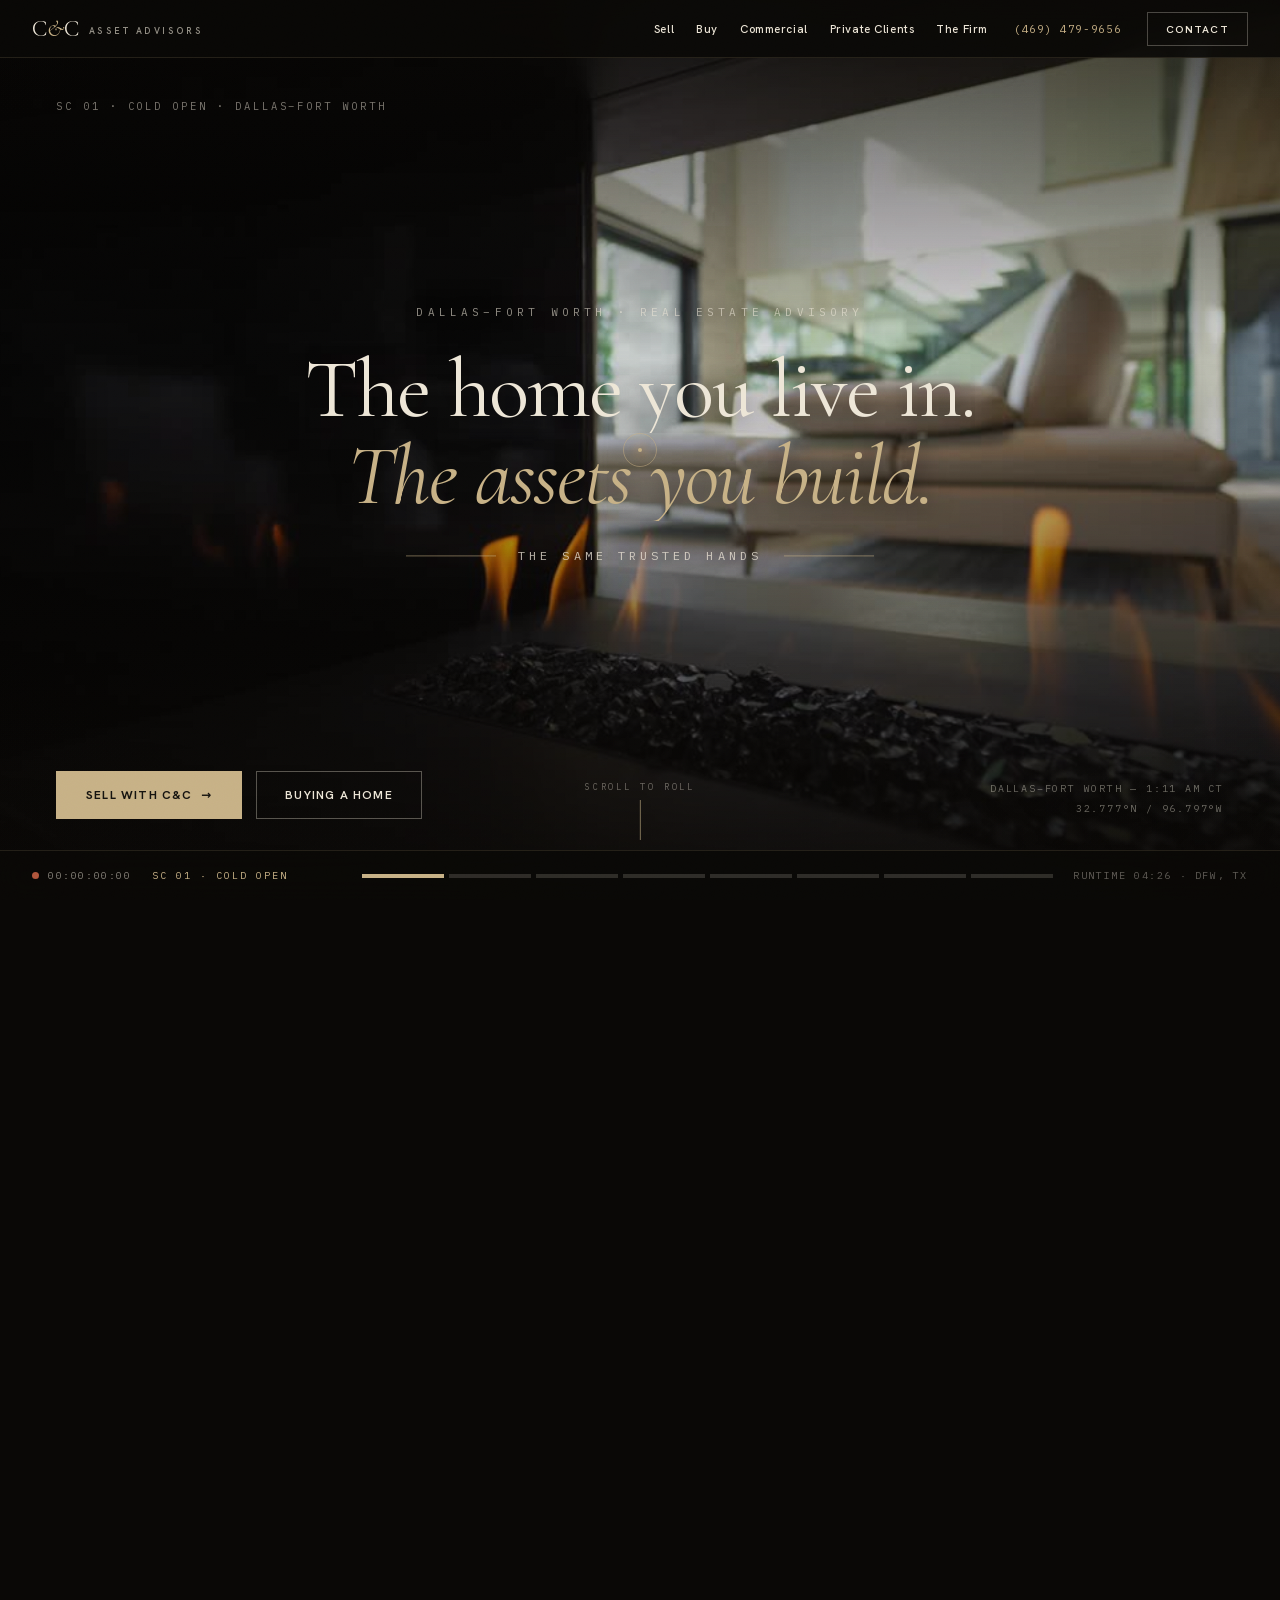
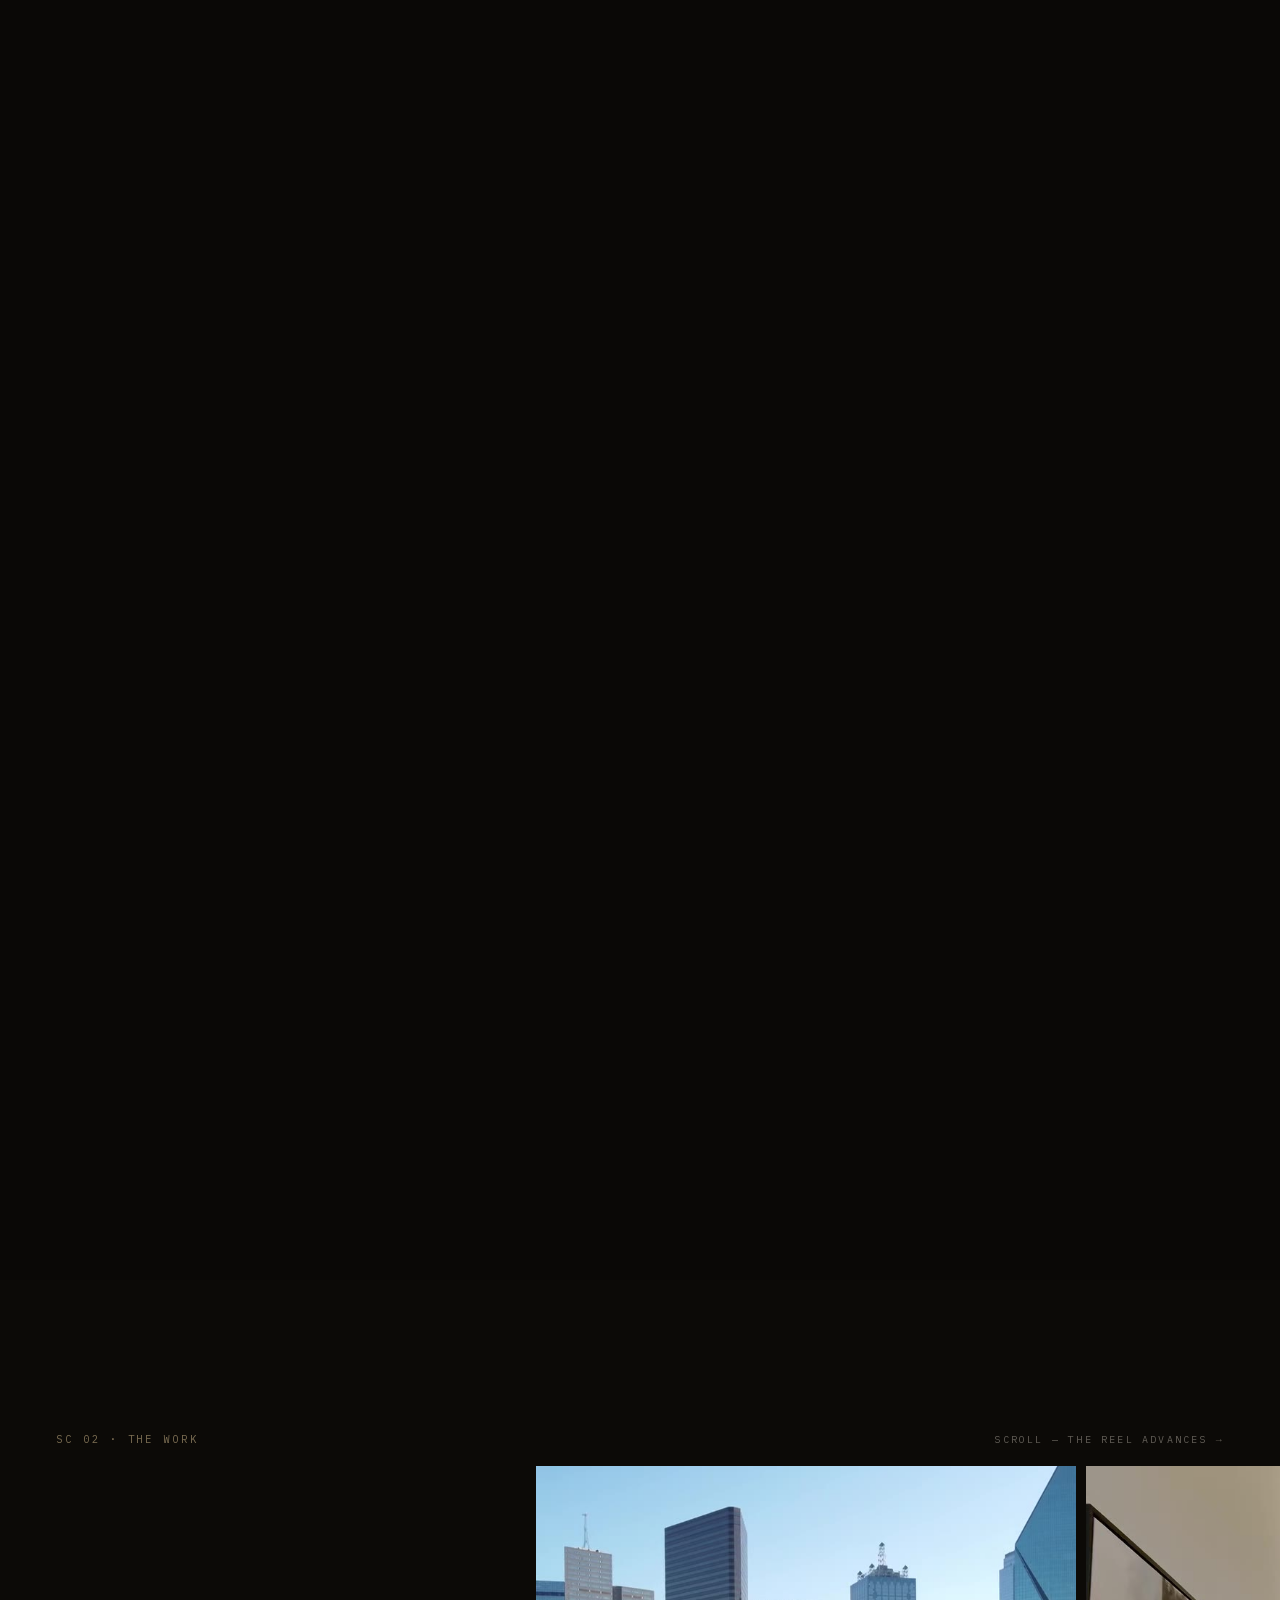
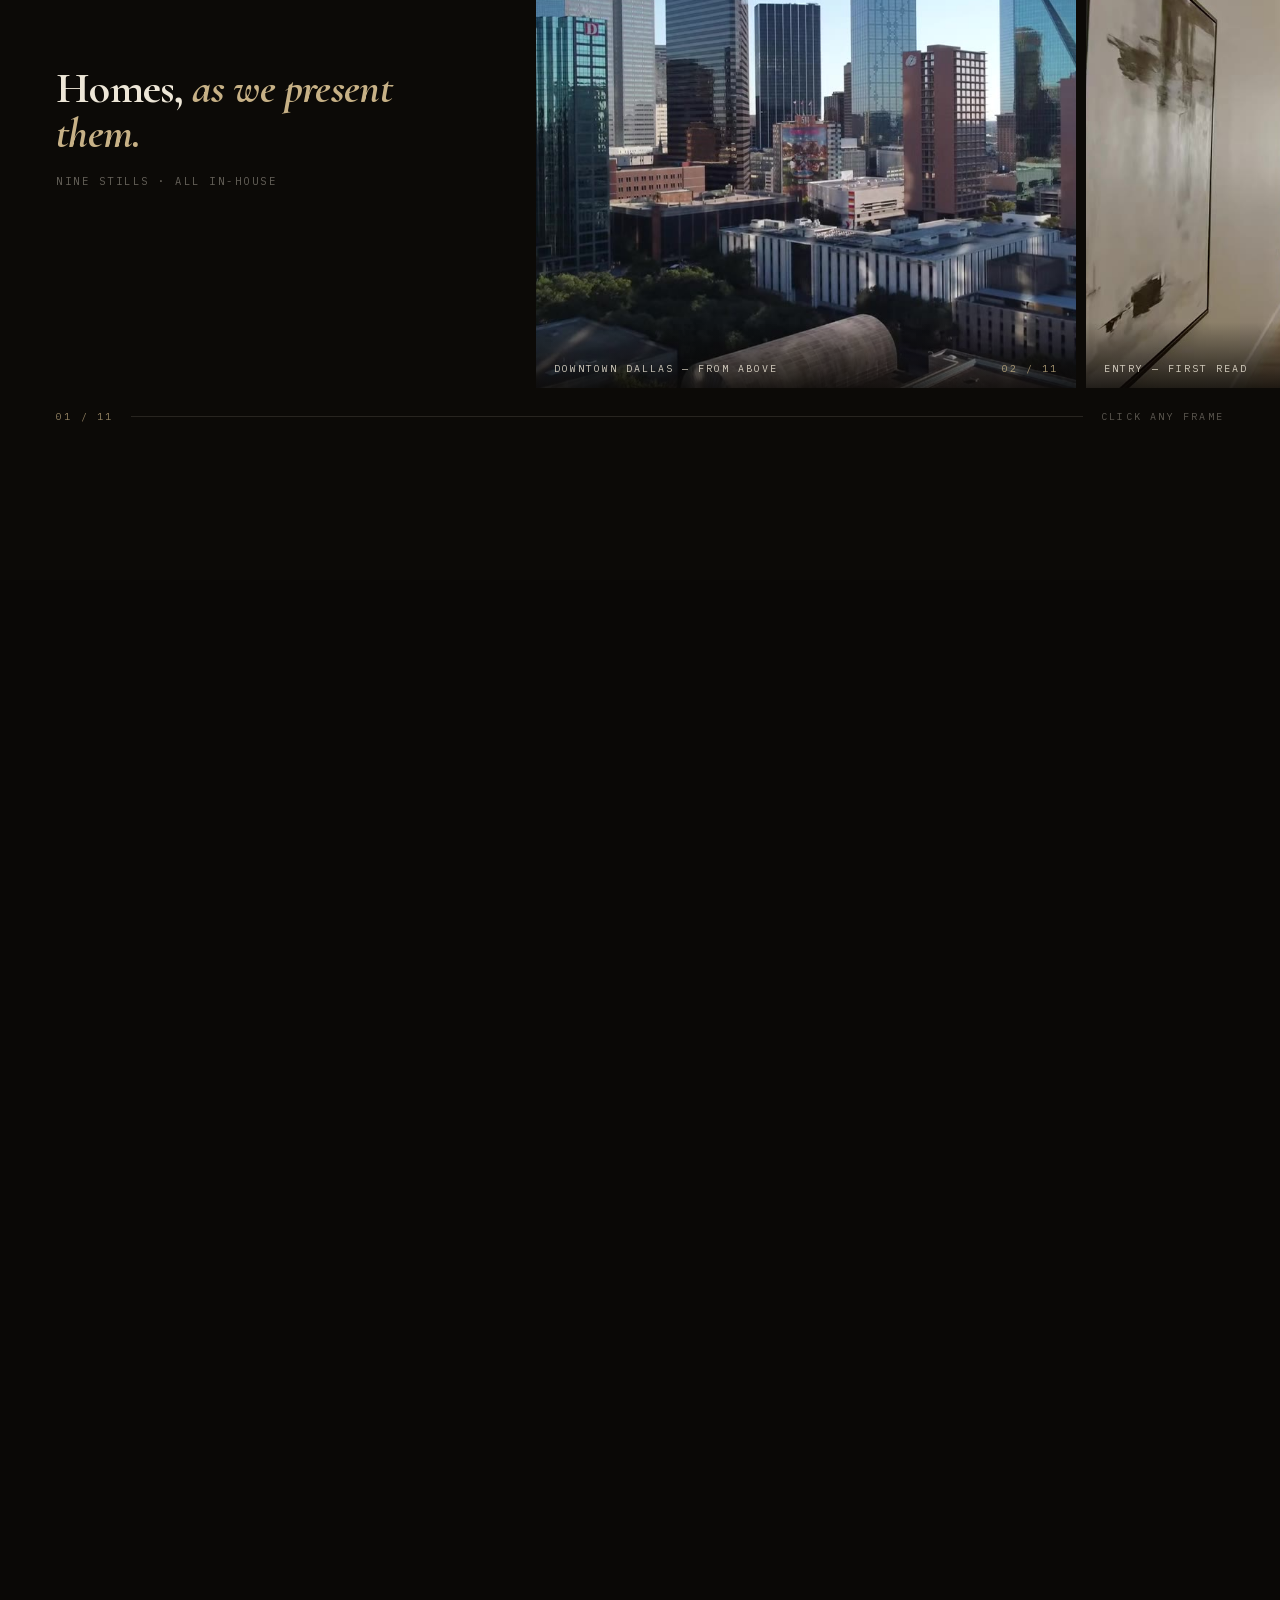
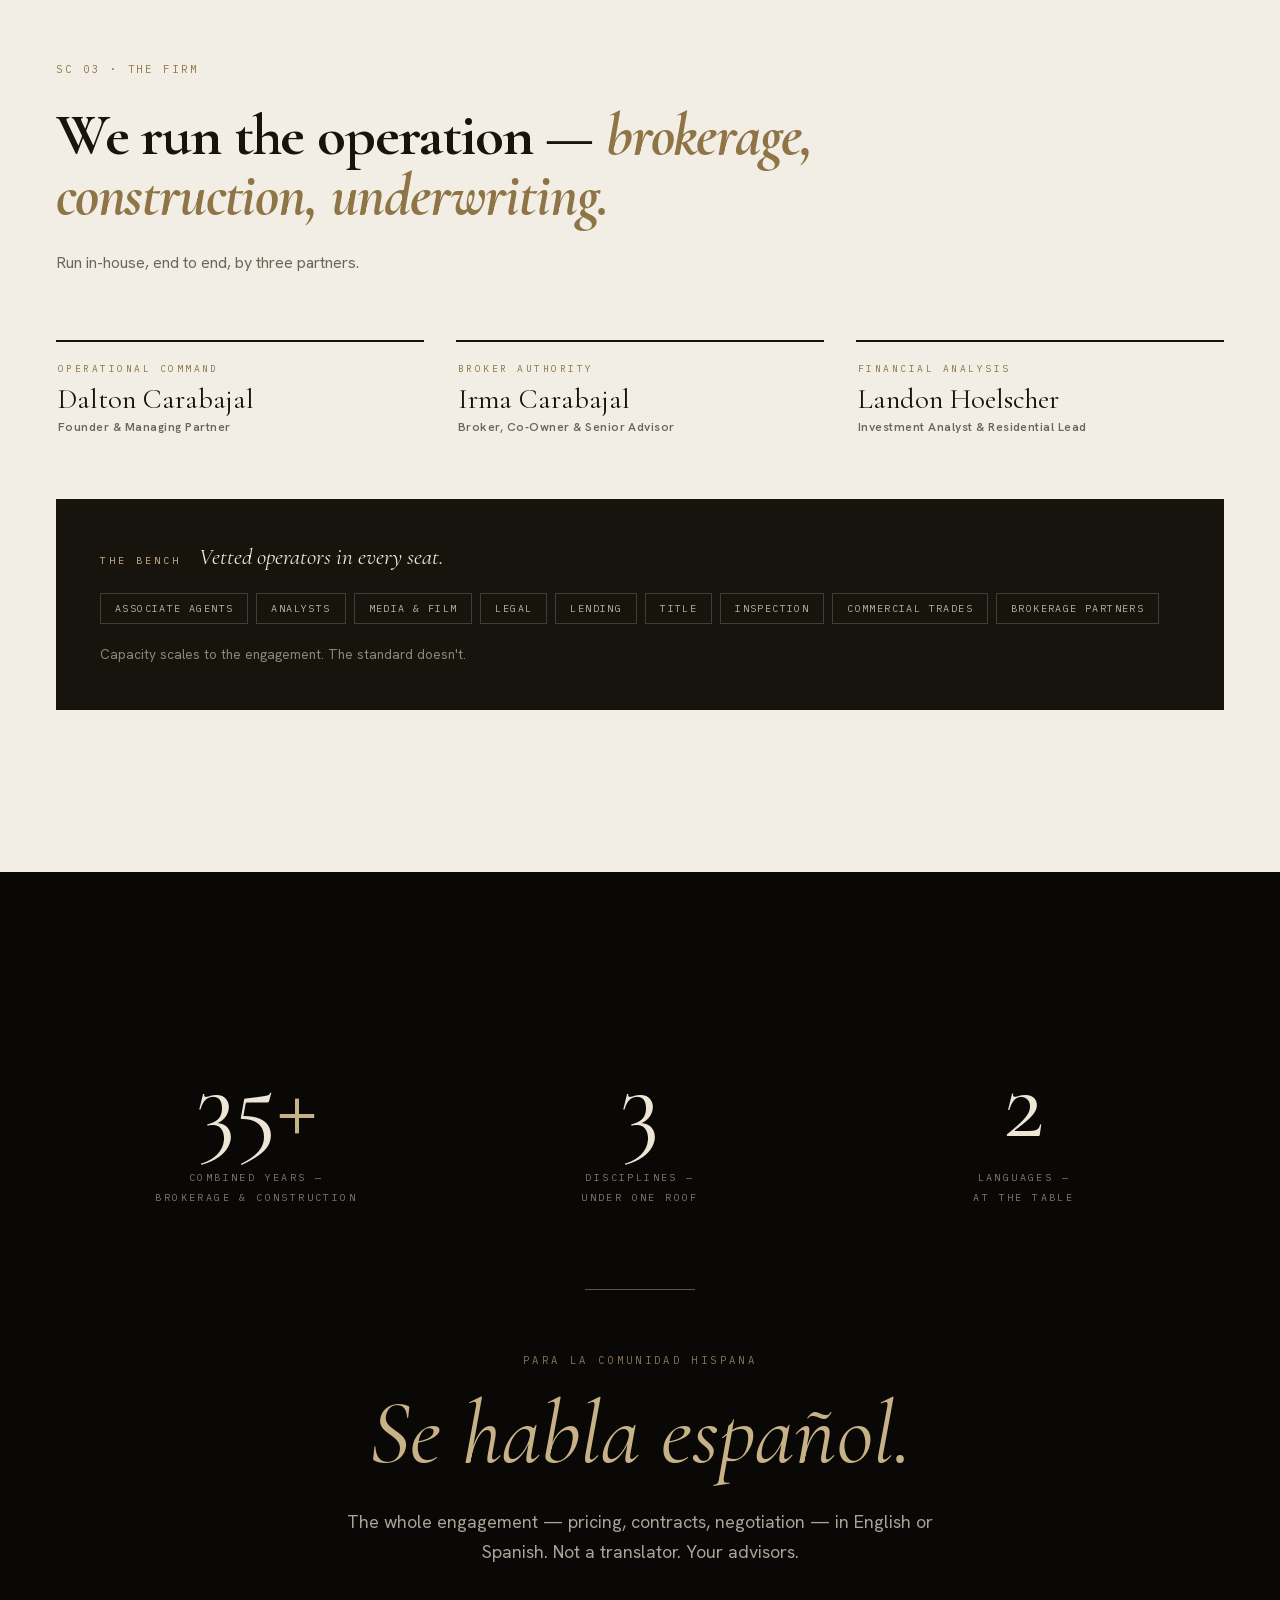
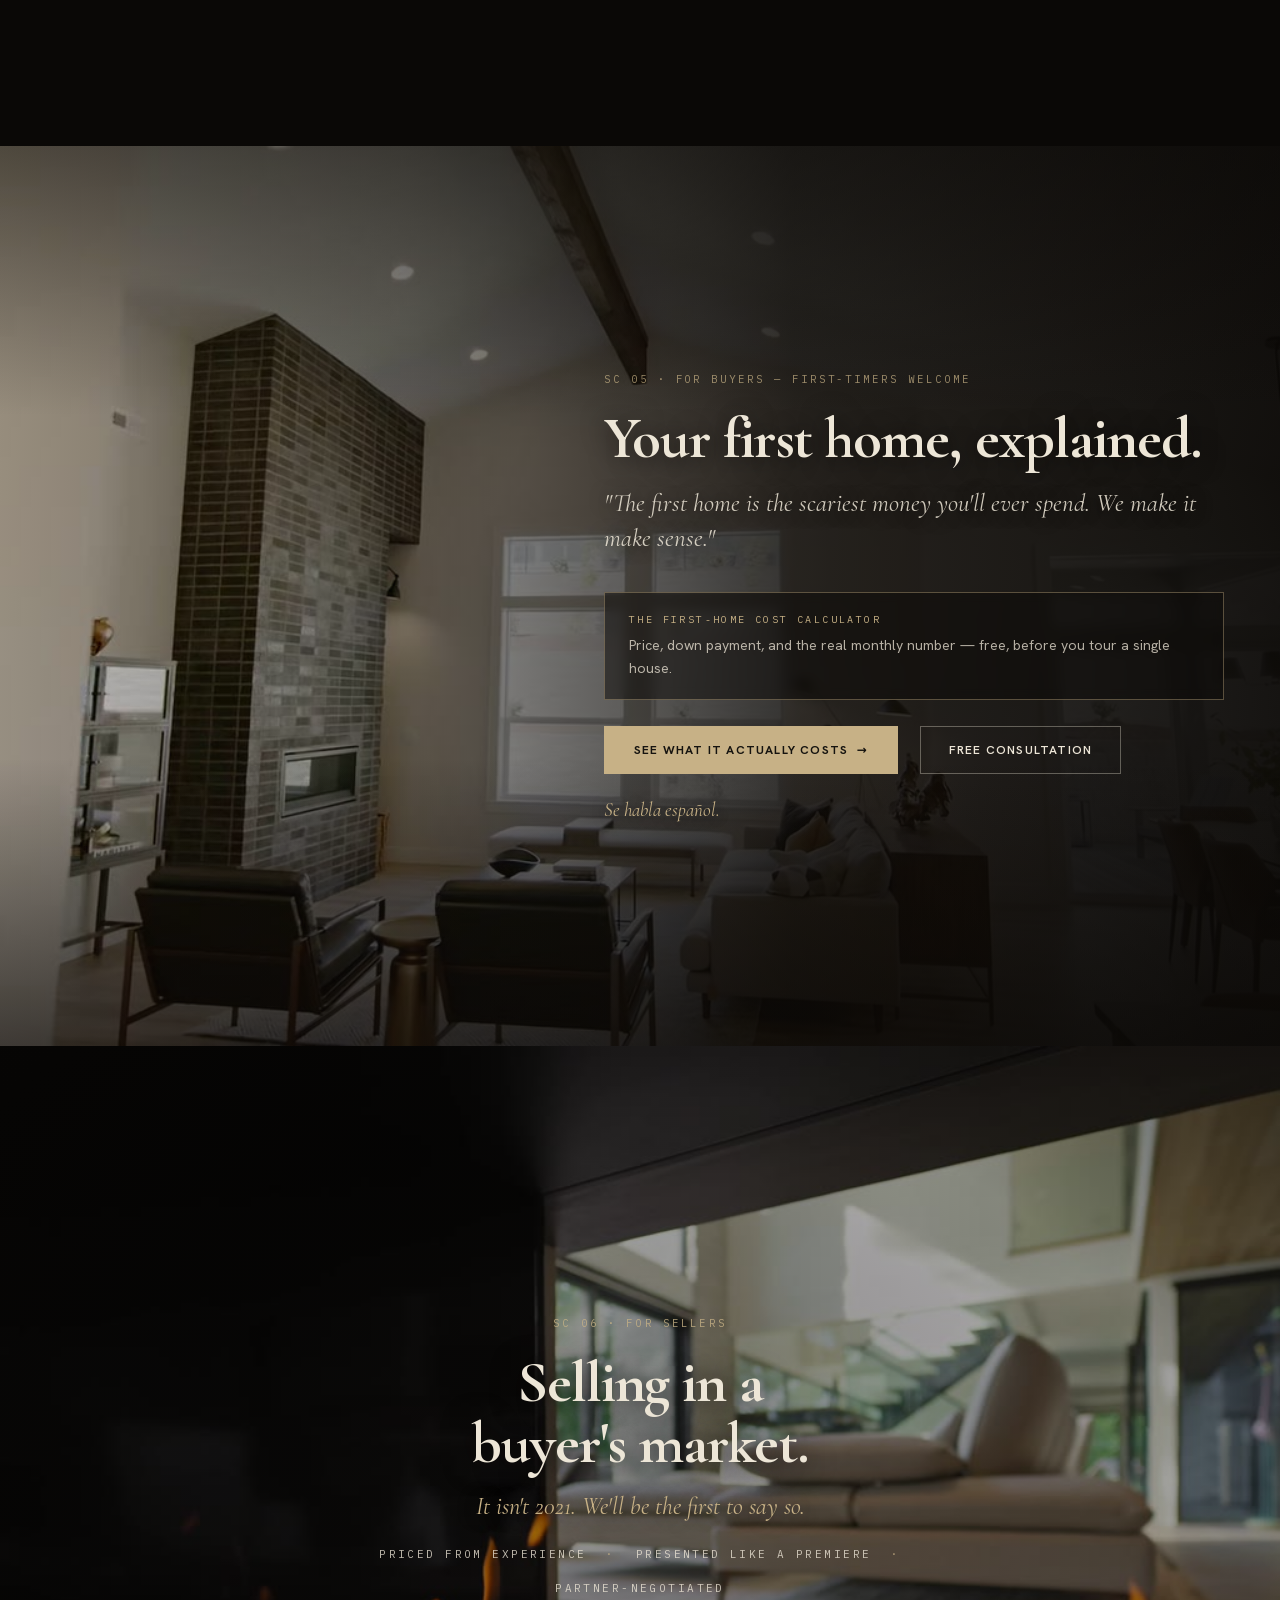
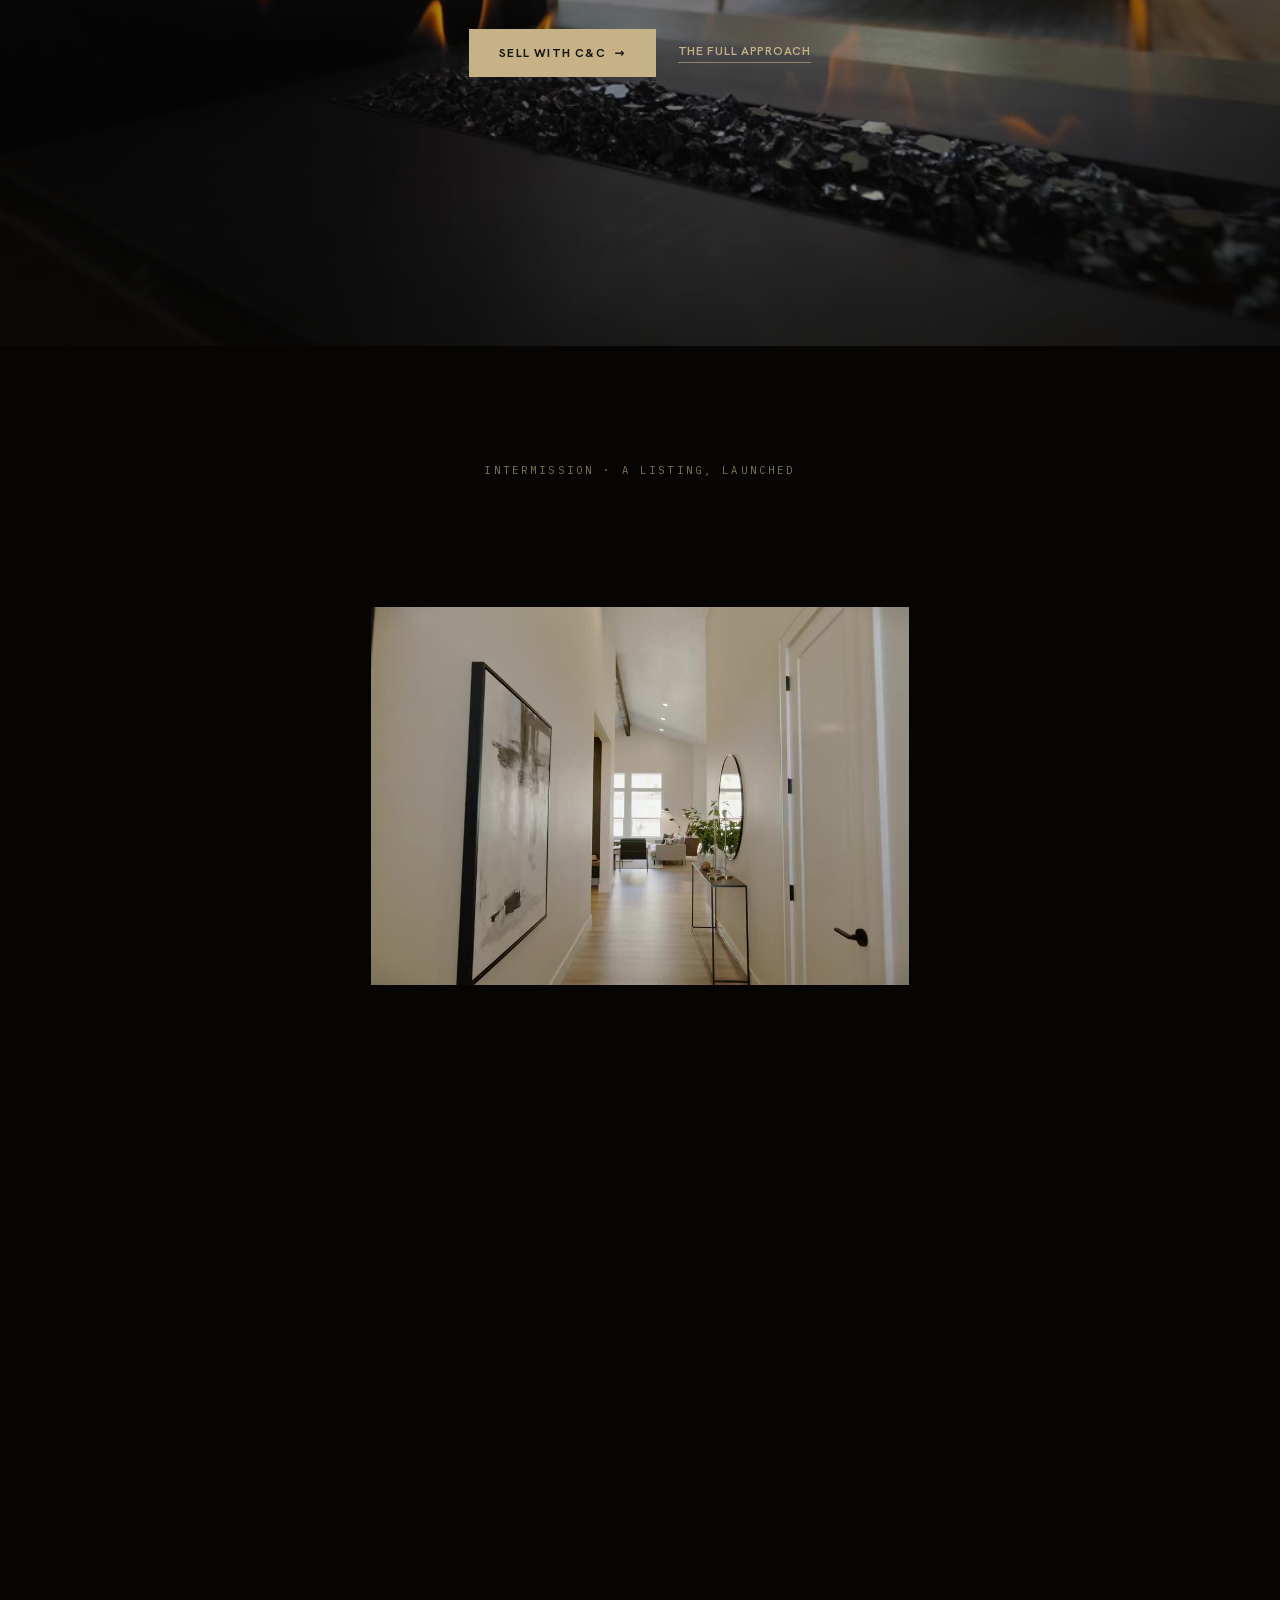
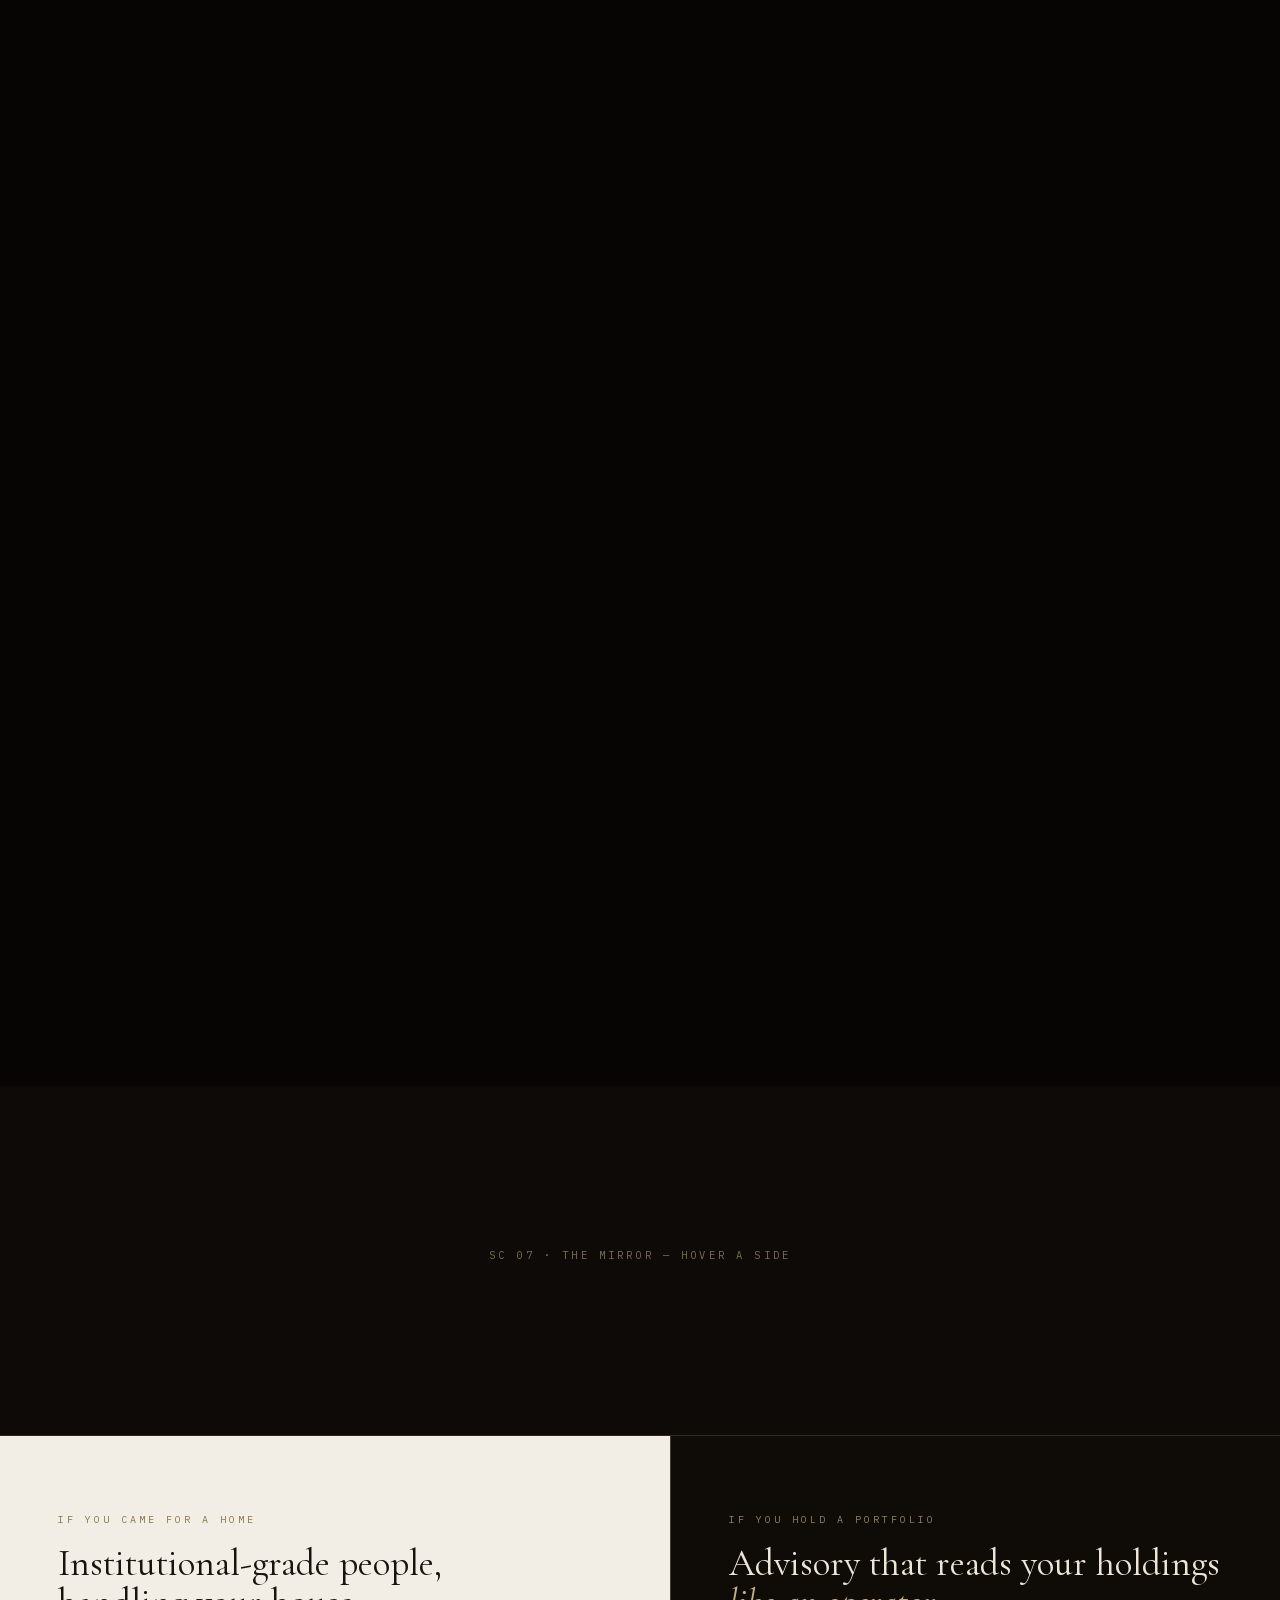
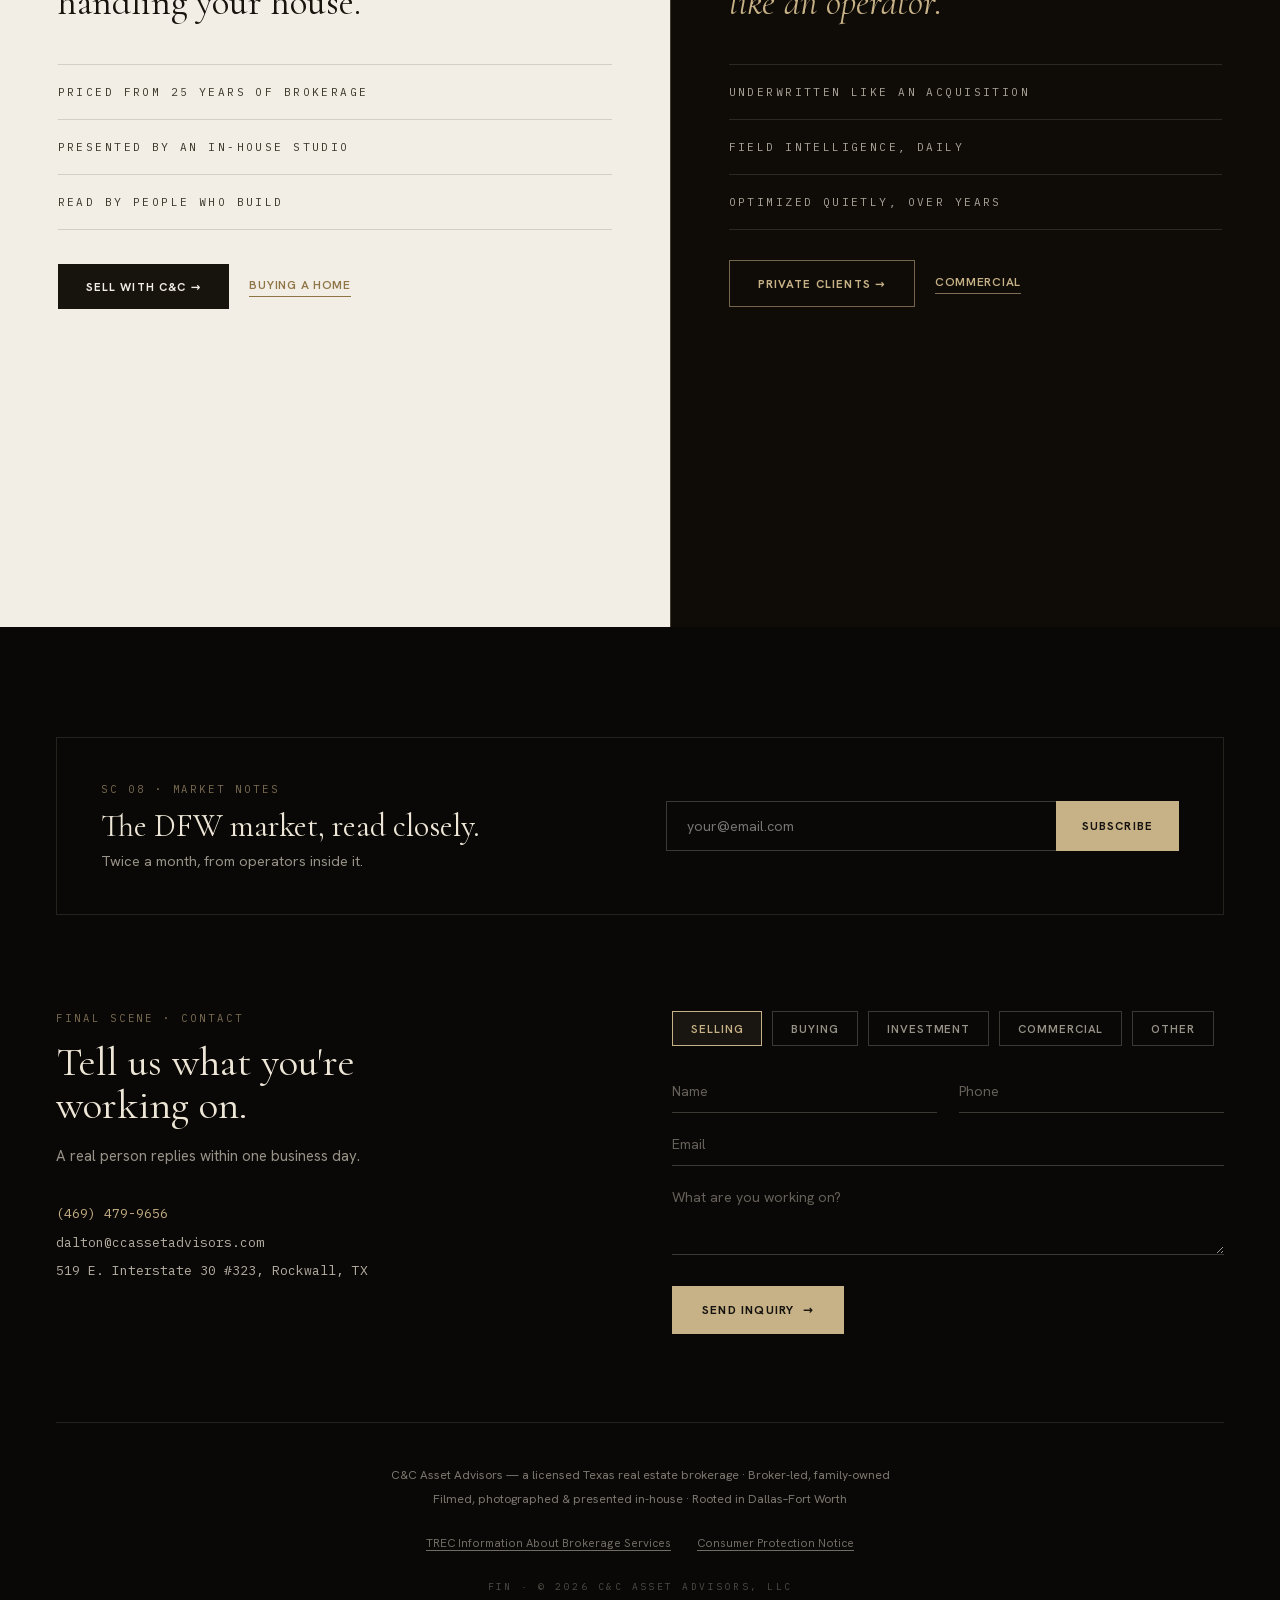
==== index.html @ a86e463d "Add files via upload" ====
<!DOCTYPE html>
<html lang="en">
<head>
<meta charset="utf-8">
<meta name="viewport" content="width=device-width, initial-scale=1">
<title>C&amp;C Asset Advisors — Dallas–Fort Worth Real Estate Advisory | Broker-Led &amp; Family-Owned</title>
<meta name="description" content="Broker-led, family-owned real estate advisory in Dallas–Fort Worth. Brokerage, construction, and underwriting under one roof — residential, commercial, and investment. Se habla español.">
<link rel="canonical" href="https://ccassetadvisors.com/">
<meta property="og:type" content="website">
<meta property="og:site_name" content="C&amp;C Asset Advisors">
<meta property="og:title" content="C&amp;C Asset Advisors — Dallas–Fort Worth Real Estate Advisory">
<meta property="og:description" content="The home you live in. The assets you build. The same trusted hands — brokerage, construction, and underwriting run in-house in DFW.">
<meta property="og:url" content="https://ccassetadvisors.com/">
<meta property="og:image" content="https://ccassetadvisors.com/assets/img/og.jpg">
<meta property="og:image:width" content="1200">
<meta property="og:image:height" content="630">
<meta property="og:image:alt" content="C&amp;C Asset Advisors — Dallas–Fort Worth Real Estate Advisory">
<meta name="twitter:card" content="summary_large_image">
<meta name="twitter:image" content="https://ccassetadvisors.com/assets/img/og.jpg">
<link rel="icon" href="favicon.svg" type="image/svg+xml">
<link rel="preload" href="assets/fonts/cormorant.woff2" as="font" type="font/woff2" crossorigin>
<link rel="preload" href="assets/fonts/hanken.woff2" as="font" type="font/woff2" crossorigin>
<link rel="preload" href="assets/fonts/plexmono-400.woff2" as="font" type="font/woff2" crossorigin>
<link rel="stylesheet" href="css/site.css">
<script type="application/ld+json">
{
  "@context": "https://schema.org",
  "@type": "RealEstateAgent",
  "name": "C&C Asset Advisors",
  "description": "Broker-led, family-owned real estate advisory in Dallas–Fort Worth. Brokerage, construction, and underwriting in-house.",
  "url": "https://ccassetadvisors.com/",
  "telephone": "+1-469-479-9656",
  "email": "dalton@ccassetadvisors.com",
  "image": "https://ccassetadvisors.com/assets/img/og.jpg",
  "address": {
    "@type": "PostalAddress",
    "streetAddress": "519 E. Interstate 30 #323",
    "addressLocality": "Rockwall",
    "addressRegion": "TX",
    "addressCountry": "US"
  },
  "areaServed": [
    {"@type": "City", "name": "Dallas"},
    {"@type": "City", "name": "Fort Worth"},
    {"@type": "City", "name": "Rockwall"},
    {"@type": "City", "name": "Grand Prairie"}
  ],
  "knowsLanguage": ["en", "es"],
  "founder": [
    {"@type": "Person", "name": "Dalton Carabajal", "jobTitle": "Founder & Managing Partner"},
    {"@type": "Person", "name": "Irma Carabajal", "jobTitle": "Broker, Co-Owner & Senior Advisor"},
    {"@type": "Person", "name": "Landon Hoelscher", "jobTitle": "Investment Analyst & Residential Lead"}
  ]
}
</script>
<style>
/* page-specific */
.tick{flex:1;height:4px;cursor:pointer;transition:background .35s;background:rgba(237,230,215,.16);border:none;padding:0}
.tick.on{background:#C7B186}
.reel-frame{position:relative;flex:none;width:min(66vw,540px);height:58svh;overflow:hidden;cursor:pointer;background:#15120D;border:none;padding:0}
.reel-frame img{position:absolute;inset:0;width:100%;height:100%;object-fit:cover;transition:transform 1s var(--ease-out)}
@media (hover:hover){.reel-frame:hover img{transform:scale(1.05)}}
.reel-cap{position:absolute;left:0;right:0;bottom:0;padding:40px 18px 13px;background:linear-gradient(180deg,transparent,rgba(10,8,6,.82));display:flex;align-items:baseline;justify-content:space-between}
.mirror-panel{transition:flex-grow .9s var(--ease-out);overflow:hidden}
.grain{position:fixed;inset:0;z-index:95;pointer-events:none;opacity:.055;mix-blend-mode:overlay;background-image:url("data:image/svg+xml,%3Csvg xmlns='http://www.w3.org/2000/svg' width='300' height='300'%3E%3Cfilter id='n'%3E%3CfeTurbulence type='fractalNoise' baseFrequency='0.9' numOctaves='2'/%3E%3C/filter%3E%3Crect width='300' height='300' filter='url(%23n)' opacity='0.7'/%3E%3C/svg%3E");animation:grainShift .9s steps(2) infinite}
.cursor-ring{position:fixed;top:0;left:0;width:34px;height:34px;border:1px solid rgba(199,177,134,.55);border-radius:50%;pointer-events:none;z-index:99;will-change:transform;display:flex;align-items:center;justify-content:center}
.cursor-ring::before{content:'';width:4px;height:4px;border-radius:50%;background:#C7B186;box-shadow:0 0 12px 2px rgba(214,150,72,.65)}
@media (max-width:920px),(pointer:coarse){.grain,.cursor-ring{display:none}.hud-bottom .hide-m{display:none}}
@media (prefers-reduced-motion:reduce){.grain,.cursor-ring{display:none}}
.hud-bottom{position:fixed;bottom:0;left:0;right:0;height:50px;z-index:80;background:rgba(10,8,6,.88);backdrop-filter:blur(12px);-webkit-backdrop-filter:blur(12px);border-top:1px solid rgba(199,177,134,.14);display:flex;align-items:center;gap:20px;padding:0 clamp(16px,3vw,32px)}
.sticky-cta{bottom:64px}

/* ---------- mobile: native experience, no scroll-jacking ---------- */
@media (max-width:920px){
  .hud-bottom{display:none}

  /* SC01: one clean screen — no pinned beats */
  #sc-open{height:100svh!important}
  #heroB2{display:none}
  .hero-ctas{right:var(--pad-x);bottom:max(11svh,88px)!important;gap:10px!important}

  /* SC02: the reel becomes a native swipe strip */
  #sc-work{height:auto!important}
  #sc-work>div{position:static!important;height:auto!important;padding:0}
  #sc-work>div>div:first-child{padding:0 var(--pad-x) 16px!important}
  #workTrack{overflow-x:auto;transform:none!important;-webkit-overflow-scrolling:touch;scroll-snap-type:x mandatory;scrollbar-width:none;gap:8px!important}
  #workTrack::-webkit-scrollbar{display:none}
  #workTrack>div:first-child{width:82vw!important;height:auto!important;padding:0 6vw 8px 0!important;scroll-snap-align:start;justify-content:flex-start!important;gap:12px!important}
  #workTrack>div:last-child{width:86vw!important;height:auto!important;padding:4px 8vw 8px 2px!important;scroll-snap-align:start;justify-content:flex-start!important;gap:14px!important}
  .reel-frame{width:80vw;height:48svh;scroll-snap-align:center}
  #sc-work>div>div:last-child{padding:14px var(--pad-x) 0!important}

  /* intermission: full-bleed film block, no zoom choreography */
  #intermission{height:auto!important;padding:min(10vh,76px) 0!important}
  #intermission>div{position:static!important;height:auto!important;display:block!important;overflow:visible!important}
  #interWrap{position:relative!important;inset:auto!important;transform:none!important}
  #interVid{height:54svh!important;width:100%;object-fit:cover;display:block}
  #interCap1{position:static!important;opacity:1!important;text-align:left!important;padding:0 var(--pad-x) 14px!important}
  #interCap2{position:static!important;opacity:1!important;align-items:flex-start!important;padding:18px var(--pad-x) 0!important}
  #interCap2>div{text-align:left!important;padding:0!important}

  /* stats ride three-across, smaller */
  .stats3{grid-template-columns:repeat(3,1fr)!important;gap:14px!important}
  .stat-num{font-size:clamp(36px,11vw,54px)!important}
  .stat-sub{font-size:8px!important;letter-spacing:.18em!important}

  /* bench chips tighter */
  #benchChips span{padding:6px 10px!important;font-size:9px!important}

  /* mirror panels: compact */
  #mirrorL,#mirrorR{padding:44px var(--pad-x)!important}
  #sc-mirror>div:first-child{padding:56px var(--pad-x) 42px!important}
  #sc-mirror>div:last-child{min-height:0!important}

  /* market notes + close */
  #notesForm{flex-direction:column;gap:10px}
  #notesForm input{border-right:1px solid rgba(237,230,215,.22)!important}
}
</style>
</head>
<body>
<a class="skip-link" href="#main">Skip to content</a>

<!-- ================= FIXED HUD · TOP ================= -->
<header class="hud">
  <a href="index.html" class="hud-logo" aria-label="C&amp;C Asset Advisors — home">C<em>&amp;</em>C <small>ASSET ADVISORS</small></a>
  <div class="hud-spacer"></div>
  <nav class="hud-nav" aria-label="Primary">
    <a href="sell.html">Sell</a>
    <a href="buy.html">Buy</a>
    <a href="commercial.html">Commercial</a>
    <a href="private-clients.html">Private Clients</a>
    <a href="firm.html">The Firm</a>
  </nav>
  <a href="tel:+14694799656" class="hud-tel">(469) 479-9656</a>
  <a href="#contact" class="hud-contact">Contact</a>
  <button class="hud-burger" aria-expanded="false" aria-label="Menu"><span class="sr-only">Menu</span></button>
</header>
<nav class="mobile-menu" aria-label="Mobile">
  <a href="sell.html">Sell</a>
  <a href="buy.html">Buy</a>
  <a href="commercial.html">Commercial</a>
  <a href="private-clients.html">Private Clients</a>
  <a href="firm.html">The Firm</a>
  <a href="#contact">Contact</a>
</nav>

<!-- ================= FIXED HUD · BOTTOM ================= -->
<div class="hud-bottom" aria-hidden="true">
  <div style="display:flex;align-items:center;gap:9px;font-family:var(--mono);font-size:10px;letter-spacing:.16em;color:rgba(237,230,215,.55);white-space:nowrap">
    <span style="width:7px;height:7px;border-radius:50%;background:#B0563C;animation:blinkRec 1.7s infinite"></span>
    <span id="tc">00:00:00:00</span>
  </div>
  <div id="sceneLabel" class="hide-m" style="font-family:var(--mono);font-size:10px;letter-spacing:.2em;color:#C7B186;white-space:nowrap;min-width:190px">SC 01 · COLD OPEN</div>
  <div id="rail" style="flex:1;display:flex;align-items:center;gap:5px"></div>
  <div class="hide-m" style="font-family:var(--mono);font-size:10px;letter-spacing:.16em;color:rgba(237,230,215,.38);white-space:nowrap">RUNTIME 04:26 · DFW, TX</div>
</div>

<div class="cursor-ring" id="cursor" aria-hidden="true"></div>
<div class="grain" aria-hidden="true"></div>

<main id="main">
<!-- ================= SC 01 · COLD OPEN ================= -->
<section id="sc-open" data-scene="0" style="position:relative;height:320vh">
  <div style="position:sticky;top:0;height:100svh;overflow:hidden;background:#0A0806">
    <div id="heroPara" style="position:absolute;inset:-30px;animation:zoomSlow 38s ease-in-out infinite alternate;will-change:transform">
      <video id="heroVid" src="assets/video/hero.mp4" poster="assets/img/poster-hero.jpg" autoplay muted loop playsinline preload="auto" style="width:100%;height:100%;object-fit:cover;opacity:.92;animation:irisIn 2s var(--ease-out) both"></video>
    </div>
    <div style="position:absolute;inset:0;background:linear-gradient(180deg,rgba(10,8,6,.7) 0%,rgba(10,8,6,.08) 40%,rgba(10,8,6,.9) 100%)"></div>
    <div style="position:absolute;inset:0;background:radial-gradient(ellipse 120% 90% at 50% 44%,transparent 52%,rgba(10,8,6,.66) 100%)"></div>
    <div id="heroDim" style="position:absolute;inset:0;background:#0A0806;opacity:0;will-change:opacity"></div>

    <div style="position:absolute;top:0;left:0;right:0;height:13vh;background:#050403;z-index:5;transform-origin:top;animation:barOpen 2.2s cubic-bezier(.76,0,.24,1) .5s both"></div>
    <div style="position:absolute;bottom:0;left:0;right:0;height:13vh;background:#050403;z-index:5;transform-origin:bottom;animation:barOpen 2.2s cubic-bezier(.76,0,.24,1) .5s both"></div>

    <div style="position:absolute;left:var(--pad-x);top:max(74px,11svh);font-family:var(--mono);font-size:10.5px;letter-spacing:.28em;color:rgba(237,230,215,.5);animation:fadeIn 1.6s 1.2s both">SC 01 · COLD OPEN · DALLAS–FORT WORTH</div>

    <!-- beat 1 -->
    <div id="heroB1" style="position:absolute;inset:0;pointer-events:none;will-change:opacity,transform">
      <div style="position:absolute;left:0;right:0;top:50%;transform:translateY(-56%);display:flex;flex-direction:column;align-items:center;text-align:center;padding:0 clamp(16px,4vw,40px)">
        <p style="font-family:var(--mono);font-size:clamp(9px,1vw,11px);letter-spacing:.38em;color:rgba(237,230,215,.6);animation:fadeIn 1.4s .4s both;text-shadow:0 1px 14px rgba(10,8,6,.8);margin:0 0 clamp(18px,3svh,32px)">DALLAS–FORT WORTH · REAL ESTATE ADVISORY</p>
        <h1 style="margin:0;font-weight:400">
          <span style="display:block;overflow:hidden;padding-bottom:.05em"><span style="display:inline-block;animation:rise 1.2s var(--ease-out) .55s both;font-family:var(--serif);font-size:clamp(36px,min(6.6vw,9.4svh),112px);line-height:1.02;letter-spacing:-0.022em;color:#EDE6D7;text-shadow:0 2px 26px rgba(10,8,6,.75)">The home you live in.</span></span>
          <span style="display:block;overflow:hidden;padding-bottom:.07em"><span style="display:inline-block;animation:rise 1.2s var(--ease-out) .85s both;font-family:var(--serif);font-style:italic;font-size:clamp(36px,min(6.6vw,9.4svh),112px);line-height:1.02;letter-spacing:-0.022em;color:#C7B186;text-shadow:0 2px 26px rgba(10,8,6,.8)">The assets you build.</span></span>
        </h1>
        <div style="display:flex;align-items:center;gap:clamp(14px,2vw,22px);margin-top:clamp(18px,3svh,34px);animation:fadeIn 1.3s 1.5s both">
          <div style="width:min(90px,9vw);height:1px;background:rgba(199,177,134,.55)"></div>
          <div style="font-family:var(--mono);font-size:clamp(9.5px,1vw,12px);letter-spacing:.34em;color:rgba(237,230,215,.78);white-space:nowrap;text-shadow:0 1px 14px rgba(10,8,6,.8)">THE SAME TRUSTED HANDS</div>
          <div style="width:min(90px,9vw);height:1px;background:rgba(199,177,134,.55)"></div>
        </div>
      </div>
      <div class="hero-ctas" style="position:absolute;left:var(--pad-x);bottom:max(9svh,58px);display:flex;align-items:center;gap:14px;flex-wrap:wrap;pointer-events:auto;animation:fadeIn 1.4s 1.8s both">
        <a href="sell.html" class="btn btn-gold">Sell with C&amp;C&nbsp;&nbsp;→</a>
        <a href="buy.html" class="btn btn-ghost">Buying a home</a>
      </div>
      <div class="hide-m" id="clock" style="position:absolute;right:var(--pad-x);bottom:max(9svh,58px);text-align:right;font-family:var(--mono);font-size:10px;letter-spacing:.18em;line-height:2;color:rgba(237,230,215,.42);animation:fadeIn 1.4s 2s both;white-space:nowrap"></div>
    </div>

    <!-- beat 2 · the wedge -->
    <div id="heroB2" style="position:absolute;inset:0;display:flex;flex-direction:column;align-items:center;justify-content:center;gap:26px;padding:0 clamp(20px,6vw,72px);text-align:center;opacity:0;pointer-events:none;will-change:opacity,transform">
      <div style="font-family:var(--mono);font-size:10.5px;letter-spacing:.34em;color:rgba(199,177,134,.6)">THE HOUSE STANDARD</div>
      <p style="margin:0;font-family:var(--serif);font-size:clamp(30px,3.6vw,56px);line-height:1.18;max-width:1080px;color:#EDE6D7">The rigor we bring to underwriting an acquisition goes into pricing your home. <em style="color:#C7B186">The craft we bring to filming a listing goes into presenting an asset.</em></p>
      <div style="width:120px;height:1px;background:rgba(199,177,134,.5)"></div>
    </div>

    <div class="hide-m" style="position:absolute;left:50%;bottom:60px;transform:translateX(-50%);display:flex;flex-direction:column;align-items:center;gap:8px;animation:fadeIn 1.4s 2.2s both">
      <div style="font-family:var(--mono);font-size:9px;letter-spacing:.32em;color:rgba(237,230,215,.4)">SCROLL TO ROLL</div>
      <div style="width:1px;height:40px;background:rgba(199,177,134,.6);animation:cue 2.2s cubic-bezier(.65,0,.35,1) infinite"></div>
    </div>
  </div>
</section>

<!-- ================= SC 02 · THE WORK — horizontal reel ================= -->
<section id="sc-work" data-scene="1" style="position:relative;height:380vh">
  <div style="position:sticky;top:0;height:100svh;overflow:hidden;background:#0C0A07;display:flex;flex-direction:column;justify-content:center">
    <div style="display:flex;align-items:baseline;gap:22px;padding:64px var(--pad-x) 20px;flex-wrap:wrap">
      <div class="mono-label">SC 02 · THE WORK</div>
      <div style="flex:1"></div>
      <div style="font-family:var(--mono);font-size:10px;letter-spacing:.22em;color:rgba(237,230,215,.38)"><span class="hide-m">SCROLL — THE REEL ADVANCES →</span><span class="show-m">SWIPE THE REEL →</span></div>
    </div>
    <div style="overflow:visible">
      <div id="workTrack" style="display:flex;align-items:stretch;gap:10px;width:max-content;padding:0 var(--pad-x);will-change:transform">
        <div style="flex:none;width:min(58vw,470px);height:58svh;display:flex;flex-direction:column;justify-content:center;gap:18px;padding-right:5vw">
          <h2 class="h-display" style="font-size:clamp(34px,3.4vw,56px);line-height:1.04;letter-spacing:-0.015em">Homes, <em>as we present them.</em></h2>
          <div style="font-family:var(--mono);font-size:10.5px;letter-spacing:.24em;color:rgba(237,230,215,.4)">NINE STILLS · ALL IN-HOUSE</div>
        </div>
        <!-- stills injected by JS from STILLS data -->
        <div style="flex:none;width:min(76vw,660px);height:58svh;display:flex;flex-direction:column;justify-content:center;gap:20px;padding:0 4vw">
          <p style="margin:0;font-family:var(--serif);font-size:clamp(28px,3vw,46px);line-height:1.1;color:#EDE6D7">The advisory is senior. The presentation matches it — <em style="color:#C7B186">film, stills, and social cuts, all produced in-house.</em></p>
          <p style="margin:0;font-size:15px;line-height:1.6;color:rgba(237,230,215,.6);max-width:480px">Most firms outsource this. We built a studio instead — every listing launches like a property worth watching, because to someone, it is.</p>
          <a href="sell.html" style="font-size:11.5px;font-weight:600;letter-spacing:.1em;text-transform:uppercase;color:#C7B186;text-decoration:none;border-bottom:1px solid rgba(199,177,134,.5);padding-bottom:4px;align-self:flex-start">See a full launch →</a>
        </div>
      </div>
    </div>
    <div style="display:flex;align-items:center;gap:18px;padding:22px var(--pad-x) 70px">
      <div id="workCount" style="font-family:var(--mono);font-size:10px;letter-spacing:.22em;color:rgba(199,177,134,.7);white-space:nowrap">01 / 11</div>
      <div style="flex:1;height:1px;background:rgba(237,230,215,.12);position:relative;overflow:hidden">
        <div id="workProg" style="position:absolute;inset:0;background:#C7B186;transform:scaleX(0);transform-origin:left;will-change:transform"></div>
      </div>
      <div style="font-family:var(--mono);font-size:10px;letter-spacing:.22em;color:rgba(237,230,215,.35);white-space:nowrap"><span class="hide-m">CLICK ANY FRAME</span><span class="show-m">TAP ANY FRAME</span></div>
    </div>
  </div>
</section>

<!-- ================= SC 03 · THE FIRM ================= -->
<section id="sc-firm" data-scene="2" style="position:relative;background:#F2EEE6;padding:clamp(130px,18vh,220px) var(--pad-x)">
  <div class="wrap-wide">
    <div class="mono-label mono-label--paper reveal" style="margin-bottom:30px">SC 03 · THE FIRM</div>
    <h2 class="h-display h-display--paper reveal" style="font-size:clamp(36px,4.6vw,74px);line-height:1.02;max-width:1000px">We run the operation — <em>brokerage, construction, underwriting.</em></h2>
    <p class="reveal" style="font-size:16px;line-height:1.6;color:#6E6558;max-width:560px;margin:24px 0 0">Run in-house, end to end, by three partners.</p>

    <div style="display:grid;grid-template-columns:repeat(auto-fit,minmax(min(100%,260px),1fr));gap:clamp(18px,2.5vw,40px);margin-top:64px">
      <a href="firm.html" class="lift reveal" style="border-top:2px solid #17130D;padding:20px 2px 0;text-decoration:none;display:block">
        <div style="font-family:var(--mono);font-size:9.5px;letter-spacing:.26em;text-transform:uppercase;color:#8F7546">Operational command</div>
        <div style="font-family:var(--serif);font-size:clamp(24px,2.2vw,30px);line-height:1.05;color:#17130D;margin-top:10px">Dalton Carabajal</div>
        <div style="font-size:12px;font-weight:600;letter-spacing:.04em;color:#6E6558;margin-top:5px">Founder &amp; Managing Partner</div>
      </a>
      <a href="firm.html" class="lift reveal" data-delay="1" style="border-top:2px solid #17130D;padding:20px 2px 0;text-decoration:none;display:block">
        <div style="font-family:var(--mono);font-size:9.5px;letter-spacing:.26em;text-transform:uppercase;color:#8F7546">Broker authority</div>
        <div style="font-family:var(--serif);font-size:clamp(24px,2.2vw,30px);line-height:1.05;color:#17130D;margin-top:10px">Irma Carabajal</div>
        <div style="font-size:12px;font-weight:600;letter-spacing:.04em;color:#6E6558;margin-top:5px">Broker, Co-Owner &amp; Senior Advisor</div>
      </a>
      <a href="firm.html" class="lift reveal" data-delay="2" style="border-top:2px solid #17130D;padding:20px 2px 0;text-decoration:none;display:block">
        <div style="font-family:var(--mono);font-size:9.5px;letter-spacing:.26em;text-transform:uppercase;color:#8F7546">Financial analysis</div>
        <div style="font-family:var(--serif);font-size:clamp(24px,2.2vw,30px);line-height:1.05;color:#17130D;margin-top:10px">Landon Hoelscher</div>
        <div style="font-size:12px;font-weight:600;letter-spacing:.04em;color:#6E6558;margin-top:5px">Investment Analyst &amp; Residential Lead</div>
      </a>
    </div>

    <div class="reveal" style="margin-top:64px;background:#17130D;padding:clamp(28px,3.5vw,44px)">
      <div style="display:flex;align-items:baseline;gap:18px;flex-wrap:wrap">
        <div style="font-family:var(--mono);font-size:10px;letter-spacing:.3em;color:#C7B186">THE BENCH</div>
        <div style="font-family:var(--serif);font-style:italic;font-size:clamp(18px,1.8vw,24px);color:#EDE6D7">Vetted operators in every seat.</div>
      </div>
      <div style="display:flex;flex-wrap:wrap;gap:8px;margin-top:22px" id="benchChips"></div>
      <div style="font-size:13.5px;color:rgba(237,230,215,.55);margin-top:20px;max-width:560px;line-height:1.6">Capacity scales to the engagement. The standard doesn't.</div>
    </div>
  </div>
</section>

<!-- ================= SC 04 · THE RECORD / EN DOS IDIOMAS ================= -->
<section id="sc-record" data-scene="3" style="position:relative;background:#0A0806;padding:clamp(140px,20vh,240px) var(--pad-x)">
  <div class="wrap" style="text-align:center">
    <div class="stats3" style="display:grid;grid-template-columns:repeat(auto-fit,minmax(min(100%,220px),1fr));gap:clamp(28px,4vw,56px)">
      <div class="reveal">
        <div class="stat-num" style="font-family:var(--serif);font-size:clamp(64px,8vw,124px);line-height:1;color:#EDE6D7">35<span style="color:#C7B186">+</span></div>
        <div class="stat-sub" style="font-family:var(--mono);font-size:10px;letter-spacing:.24em;color:rgba(237,230,215,.5);margin-top:14px;line-height:2">COMBINED YEARS —<br>BROKERAGE &amp; CONSTRUCTION</div>
      </div>
      <div class="reveal" data-delay="1">
        <div class="stat-num" style="font-family:var(--serif);font-size:clamp(64px,8vw,124px);line-height:1;color:#EDE6D7">3</div>
        <div class="stat-sub" style="font-family:var(--mono);font-size:10px;letter-spacing:.24em;color:rgba(237,230,215,.5);margin-top:14px;line-height:2">DISCIPLINES —<br>UNDER ONE ROOF</div>
      </div>
      <div class="reveal" data-delay="2">
        <div class="stat-num" style="font-family:var(--serif);font-size:clamp(64px,8vw,124px);line-height:1;color:#EDE6D7">2</div>
        <div class="stat-sub" style="font-family:var(--mono);font-size:10px;letter-spacing:.24em;color:rgba(237,230,215,.5);margin-top:14px;line-height:2">LANGUAGES —<br>AT THE TABLE</div>
      </div>
    </div>
    <div class="reveal-line" style="width:110px;height:1px;background:rgba(199,177,134,.45);margin:clamp(64px,9vh,110px) auto 0"></div>
    <div class="reveal-fade" style="font-family:var(--mono);font-size:10.5px;letter-spacing:.32em;color:rgba(199,177,134,.65);margin-top:clamp(48px,7vh,80px)">PARA LA COMUNIDAD HISPANA</div>
    <h2 class="reveal" style="margin:20px 0 0;font-family:var(--serif);font-style:italic;font-weight:400;font-size:clamp(46px,7vw,110px);line-height:1.05;color:#C7B186">Se habla español.</h2>
    <p class="reveal-fade" style="font-size:clamp(15px,1.4vw,18px);line-height:1.65;color:rgba(237,230,215,.7);max-width:620px;margin:26px auto 0">The whole engagement — pricing, contracts, negotiation — in English or Spanish. Not a translator. Your advisors.</p>
  </div>
</section>

<!-- ================= SC 05 · FOR BUYERS ================= -->
<section id="sc-buyers" data-scene="4" style="position:relative;min-height:100svh;overflow:hidden;display:flex;align-items:center;padding:clamp(110px,14vh,170px) var(--pad-x);background:#0A0806">
  <img src="assets/img/bg-buyers.jpg" alt="" loading="lazy" style="position:absolute;left:0;top:0;width:100%;height:100%;object-fit:cover">
  <div style="position:absolute;inset:0;background:linear-gradient(270deg,rgba(10,8,6,.95) 0%,rgba(10,8,6,.82) 38%,rgba(10,8,6,.42) 68%,rgba(10,8,6,.12) 100%)"></div>
  <div style="position:absolute;inset:0;background:linear-gradient(180deg,rgba(10,8,6,.5) 0%,transparent 30%,transparent 68%,rgba(10,8,6,.62) 100%)"></div>
  <div style="position:relative;max-width:1320px;margin:0 auto;width:100%;display:flex;justify-content:flex-end">
    <div style="max-width:620px">
      <div class="reveal" style="font-family:var(--mono);font-size:10.5px;letter-spacing:.28em;color:rgba(199,177,134,.75)">SC 05 · FOR BUYERS — FIRST-TIMERS WELCOME</div>
      <h2 class="h-display reveal" style="font-size:clamp(40px,4.6vw,74px);line-height:1;letter-spacing:-0.018em;margin-top:24px;text-shadow:0 2px 26px rgba(10,8,6,.7)">Your first home, explained.</h2>
      <p class="reveal" style="font-family:var(--serif);font-style:italic;font-size:clamp(19px,2vw,25px);line-height:1.4;color:rgba(237,230,215,.85);margin:18px 0 0;text-shadow:0 1px 18px rgba(10,8,6,.8)">"The first home is the scariest money you'll ever spend. We make it make sense."</p>
      <div class="reveal" style="border:1px solid rgba(199,177,134,.4);background:rgba(10,8,6,.5);backdrop-filter:blur(6px);padding:20px 24px;margin-top:36px">
        <div style="font-family:var(--mono);font-size:10px;letter-spacing:.24em;color:#C7B186">THE FIRST-HOME COST CALCULATOR</div>
        <div style="font-size:14px;line-height:1.6;color:rgba(237,230,215,.75);margin-top:8px">Price, down payment, and the real monthly number — free, before you tour a single house.</div>
      </div>
      <div class="reveal" style="display:flex;align-items:center;gap:22px;margin-top:26px;flex-wrap:wrap">
        <a href="buy.html#numbers" class="btn btn-gold">See what it actually costs&nbsp;&nbsp;→</a>
        <a href="buy.html#contact" class="btn btn-ghost">Free consultation</a>
      </div>
      <div class="reveal-fade" style="font-family:var(--serif);font-style:italic;font-size:19px;color:#C7B186;margin-top:24px;text-shadow:0 1px 14px rgba(10,8,6,.8)">Se habla español.</div>
    </div>
  </div>
</section>

<!-- ================= SC 06 · FOR SELLERS ================= -->
<section id="sc-sellers" data-scene="5" style="position:relative;min-height:100svh;overflow:hidden;background:#0A0806;display:flex;align-items:center;justify-content:center;padding:clamp(110px,14vh,170px) var(--pad-x)">
  <img src="assets/img/bg-sellers.jpg" alt="" loading="lazy" style="position:absolute;left:0;top:0;width:100%;height:100%;object-fit:cover;object-position:center 60%">
  <div style="position:absolute;inset:0;background:radial-gradient(ellipse 90% 90% at 50% 46%,rgba(10,8,6,.45) 0%,rgba(10,8,6,.3) 45%,rgba(10,8,6,.72) 100%)"></div>
  <div style="position:relative;width:min(84vw,680px);text-align:center">
    <div class="reveal-fade" style="font-family:var(--mono);font-size:10.5px;letter-spacing:.3em;color:rgba(199,177,134,.85)">SC 06 · FOR SELLERS</div>
    <h2 class="h-display reveal" style="font-size:clamp(38px,4.6vw,74px);line-height:1.04;letter-spacing:-0.018em;margin-top:22px;text-shadow:0 2px 30px rgba(10,8,6,.9)">Selling in a<br>buyer's market.</h2>
    <p class="reveal" style="font-family:var(--serif);font-style:italic;font-size:clamp(18px,1.9vw,25px);color:#C7B186;margin:18px 0 0;text-shadow:0 1px 20px rgba(10,8,6,.9)">It isn't 2021. We'll be the first to say so.</p>
    <div class="reveal-fade" style="display:flex;align-items:center;justify-content:center;gap:clamp(12px,2vw,20px);margin-top:26px;font-family:var(--mono);font-size:clamp(8.5px,0.95vw,11px);letter-spacing:.22em;color:rgba(237,230,215,.8);white-space:nowrap;flex-wrap:wrap">
      <span>PRICED FROM EXPERIENCE</span><span style="color:rgba(199,177,134,.7)">·</span><span>PRESENTED LIKE A PREMIERE</span><span style="color:rgba(199,177,134,.7)">·</span><span>PARTNER-NEGOTIATED</span>
    </div>
    <div class="reveal" style="display:flex;align-items:center;justify-content:center;gap:22px;margin-top:34px;flex-wrap:wrap">
      <a href="sell.html" class="btn btn-gold">Sell with C&amp;C&nbsp;&nbsp;→</a>
      <a href="sell.html" class="link-underline">The full approach</a>
    </div>
  </div>
</section>

<!-- ============ INTERMISSION · ESTABLISHING SHOT ============ -->
<section id="intermission" style="position:relative;height:260vh;background:#070503">
  <div style="position:sticky;top:0;height:100svh;overflow:hidden;background:#070503;display:flex;align-items:center;justify-content:center">
    <div id="interWrap" style="position:absolute;inset:0;will-change:transform;transform:scale(.42)">
      <video id="interVid" data-src="assets/video/film.mp4" data-autoplay muted loop playsinline preload="none" poster="assets/img/poster-film.jpg" style="width:100%;height:100%;object-fit:cover"></video>
      <div style="position:absolute;inset:0;background:radial-gradient(ellipse 120% 100% at 50% 50%,transparent 58%,rgba(7,5,3,.55) 100%)"></div>
    </div>
    <div id="interCap1" style="position:absolute;top:13vh;left:0;right:0;text-align:center;font-family:var(--mono);font-size:10.5px;letter-spacing:.3em;color:rgba(199,177,134,.65)">INTERMISSION · A LISTING, LAUNCHED</div>
    <div id="interCap2" style="position:absolute;bottom:12vh;left:0;right:0;display:flex;flex-direction:column;align-items:center;gap:14px;opacity:0">
      <div style="font-family:var(--serif);font-size:clamp(24px,2.6vw,40px);color:#EDE6D7;text-align:center;padding:0 24px;text-shadow:0 2px 24px rgba(7,5,3,.8)">Every home we take on <em style="color:#C7B186">gets this treatment.</em></div>
      <button id="openFilm" style="font-family:var(--mono);font-size:10px;letter-spacing:.24em;color:#C7B186;cursor:pointer;border:none;border-bottom:1px solid rgba(199,177,134,.5);padding:0 0 4px;background:none">WATCH WITH CONTROLS →</button>
    </div>
  </div>
</section>

<!-- ================= SC 07 · THE MIRROR ================= -->
<section id="sc-mirror" data-scene="6" style="position:relative;background:#0D0A07">
  <div style="padding:clamp(130px,18vh,210px) var(--pad-x) clamp(80px,10vh,120px);text-align:center">
    <div class="reveal-fade" style="font-family:var(--mono);font-size:10.5px;letter-spacing:.3em;color:rgba(199,177,134,.6)">SC 07 · THE MIRROR<span class="hide-m"> — HOVER A SIDE</span></div>
    <h2 class="h-display reveal" style="font-size:clamp(34px,4vw,64px);line-height:1.1;max-width:900px;margin:26px auto 0">Same firm. <em>Two doors.</em></h2>
  </div>

  <div style="display:flex;flex-wrap:wrap;min-height:88svh;border-top:1px solid rgba(199,177,134,.18)">
    <div class="mirror-panel" id="mirrorL" style="flex:1.4 1 460px;min-width:min(100%,460px);background:#F2EEE6;color:#17130D;padding:clamp(44px,6vw,84px) clamp(24px,4.5vw,72px)">
      <div style="font-family:var(--mono);font-size:10px;letter-spacing:.3em;color:#8F7546">IF YOU CAME FOR A HOME</div>
      <div style="font-family:var(--serif);font-size:clamp(30px,2.9vw,46px);line-height:1.06;margin-top:18px;max-width:520px">Institutional-grade people, handling your house.</div>
      <div style="margin-top:42px;max-width:560px">
        <div style="border-top:1px solid rgba(23,19,13,.14);padding:20px 0;font-family:var(--mono);font-size:11px;letter-spacing:.22em;color:#3A3428">PRICED FROM 25 YEARS OF BROKERAGE</div>
        <div style="border-top:1px solid rgba(23,19,13,.14);padding:20px 0;font-family:var(--mono);font-size:11px;letter-spacing:.22em;color:#3A3428">PRESENTED BY AN IN-HOUSE STUDIO</div>
        <div style="border-top:1px solid rgba(23,19,13,.14);border-bottom:1px solid rgba(23,19,13,.14);padding:20px 0;font-family:var(--mono);font-size:11px;letter-spacing:.22em;color:#3A3428">READ BY PEOPLE WHO BUILD</div>
      </div>
      <div style="display:flex;align-items:center;gap:20px;margin-top:34px;flex-wrap:wrap">
        <a href="sell.html" class="btn btn-ink" style="padding:15px 28px;font-size:11.5px">Sell with C&amp;C →</a>
        <a href="buy.html" class="link-underline link-underline--paper">Buying a home</a>
      </div>
    </div>
    <div class="mirror-panel" id="mirrorR" style="flex:1 1 460px;min-width:min(100%,460px);background:#0F0C08;color:#EDE6D7;border-left:1px solid rgba(199,177,134,.3);padding:clamp(44px,6vw,84px) clamp(24px,4.5vw,72px)">
      <div style="font-family:var(--mono);font-size:10px;letter-spacing:.3em;color:rgba(199,177,134,.7)">IF YOU HOLD A PORTFOLIO</div>
      <div style="font-family:var(--serif);font-size:clamp(30px,2.9vw,46px);line-height:1.06;margin-top:18px;max-width:520px">Advisory that reads your holdings <em style="color:#C7B186">like an operator.</em></div>
      <div style="margin-top:42px;max-width:560px">
        <div style="border-top:1px solid rgba(237,230,215,.13);padding:20px 0;font-family:var(--mono);font-size:11px;letter-spacing:.22em;color:rgba(237,230,215,.7)">UNDERWRITTEN LIKE AN ACQUISITION</div>
        <div style="border-top:1px solid rgba(237,230,215,.13);padding:20px 0;font-family:var(--mono);font-size:11px;letter-spacing:.22em;color:rgba(237,230,215,.7)">FIELD INTELLIGENCE, DAILY</div>
        <div style="border-top:1px solid rgba(237,230,215,.13);border-bottom:1px solid rgba(237,230,215,.13);padding:20px 0;font-family:var(--mono);font-size:11px;letter-spacing:.22em;color:rgba(237,230,215,.7)">OPTIMIZED QUIETLY, OVER YEARS</div>
      </div>
      <div style="display:flex;align-items:center;gap:20px;margin-top:30px;flex-wrap:wrap">
        <a href="private-clients.html" class="btn btn-ghost--gold" style="font-size:11.5px;font-weight:700">Private clients →</a>
        <a href="commercial.html" class="link-underline">Commercial</a>
      </div>
    </div>
  </div>
</section>

<!-- ================= SC 08 · CLOSE ================= -->
<section id="contact" data-scene="7" style="position:relative;background:#0A0806;padding:110px var(--pad-x) 90px">
  <div class="wrap-wide">
    <div class="reveal" style="display:flex;align-items:center;gap:clamp(24px,4vw,60px);border:1px solid rgba(237,230,215,.12);padding:clamp(24px,3.5vw,44px);margin-bottom:96px;flex-wrap:wrap">
      <div style="flex:1 1 320px">
        <div style="font-family:var(--mono);font-size:10.5px;letter-spacing:.28em;color:rgba(199,177,134,.6);margin-bottom:12px">SC 08 · MARKET NOTES</div>
        <h2 style="margin:0;font-family:var(--serif);font-weight:400;font-size:32px;line-height:1.1;color:#EDE6D7">The DFW market, read closely.</h2>
        <div style="font-size:14.5px;color:rgba(237,230,215,.62);margin-top:8px">Twice a month, from operators inside it.</div>
      </div>
      <div style="flex:1 1 320px;max-width:520px">
        <div id="notesSent" style="display:none;border:1px solid rgba(199,177,134,.5);padding:20px 24px;font-size:15px;color:#EDE6D7;animation:rev .5s both">You're on the list. <span style="color:rgba(237,230,215,.6)">The next issue lands in your inbox this month.</span></div>
        <form id="notesForm" style="display:flex" novalidate>
          <label class="sr-only" for="notesEmail">Email address</label>
          <input id="notesEmail" type="email" placeholder="your@email.com" required style="flex:1;min-width:0;background:transparent;border:1px solid rgba(237,230,215,.22);border-right:none;padding:15px 20px;font-size:14px;font-family:var(--sans);color:#EDE6D7;outline:none;border-radius:0">
          <button type="submit" class="btn btn-gold" style="padding:15px 26px;font-size:11.5px;white-space:nowrap">Subscribe</button>
        </form>
      </div>
    </div>

    <div style="display:grid;grid-template-columns:repeat(auto-fit,minmax(min(100%,340px),1fr));gap:clamp(36px,5vw,76px)">
      <div>
        <div style="font-family:var(--mono);font-size:10.5px;letter-spacing:.28em;color:rgba(199,177,134,.6);margin-bottom:16px">FINAL SCENE · CONTACT</div>
        <h2 style="margin:0;font-family:var(--serif);font-weight:400;font-size:clamp(34px,3.2vw,48px);line-height:1.04;color:#EDE6D7;max-width:440px">Tell us what you're working on.</h2>
        <p style="font-size:15px;line-height:1.6;color:rgba(237,230,215,.62);margin:18px 0 0;max-width:380px">A real person replies within one business day.</p>
        <address style="margin-top:32px;font-style:normal;font-family:var(--mono);font-size:13px;line-height:2.2;color:rgba(237,230,215,.75)">
          <a href="tel:+14694799656" style="color:#C7B186;text-decoration:none">(469) 479-9656</a><br>
          <a href="mailto:dalton@ccassetadvisors.com" style="color:rgba(237,230,215,.75);text-decoration:none">dalton@ccassetadvisors.com</a><br>519 E. Interstate 30 #323, Rockwall, TX
        </address>
      </div>
      <div>
        <div id="inqSent" style="display:none;border:1px solid rgba(199,177,134,.5);padding:34px;animation:rev .5s both">
          <div style="font-family:var(--serif);font-size:28px;color:#EDE6D7">Received.</div>
          <div style="font-size:15px;line-height:1.6;color:rgba(237,230,215,.62);margin-top:10px">Your inquiry is on its way to <span id="routeName">Landon</span>. A real person replies within one business day.</div>
        </div>
        <form id="inqForm" novalidate>
          <div style="display:flex;gap:10px;margin-bottom:24px;flex-wrap:wrap" role="group" aria-label="What brings you in">
            <button type="button" class="chip on" data-path="Selling">Selling</button>
            <button type="button" class="chip" data-path="Buying">Buying</button>
            <button type="button" class="chip" data-path="Investment">Investment</button>
            <button type="button" class="chip" data-path="Commercial">Commercial</button>
            <button type="button" class="chip" data-path="Other">Other</button>
          </div>
          <div style="display:grid;grid-template-columns:repeat(auto-fit,minmax(200px,1fr));gap:22px">
            <input class="field" name="name" placeholder="Name" autocomplete="name">
            <input class="field" name="phone" placeholder="Phone" autocomplete="tel">
          </div>
          <input class="field" name="email" type="email" placeholder="Email" autocomplete="email" required style="margin-top:10px">
          <textarea class="field" name="message" placeholder="What are you working on?" rows="3" style="resize:vertical;margin-top:10px"></textarea>
          <button type="submit" class="btn btn-gold" style="margin-top:26px">Send inquiry&nbsp;&nbsp;→</button>
        </form>
      </div>
    </div>

    <!-- credits footer -->
    <footer style="border-top:1px solid rgba(237,230,215,.12);margin-top:88px;padding-top:40px;text-align:center">
      <div style="font-size:12px;color:rgba(237,230,215,.5);line-height:2">C&amp;C Asset Advisors — a licensed Texas real estate brokerage · Broker-led, family-owned<br>Filmed, photographed &amp; presented in-house · Rooted in Dallas–Fort Worth</div>
      <div style="display:flex;align-items:center;justify-content:center;gap:26px;margin-top:24px;font-size:11.5px;color:rgba(237,230,215,.45);flex-wrap:wrap">
        <a href="https://www.trec.texas.gov/forms/information-about-brokerage-services" target="_blank" rel="noopener" style="color:rgba(237,230,215,.45);text-decoration:underline;text-underline-offset:3px">TREC Information About Brokerage Services</a>
        <a href="https://www.trec.texas.gov/forms/consumer-protection-notice" target="_blank" rel="noopener" style="color:rgba(237,230,215,.45);text-decoration:underline;text-underline-offset:3px">Consumer Protection Notice</a>
      </div>
      <div style="margin-top:30px;font-family:var(--mono);font-size:9.5px;letter-spacing:.26em;color:rgba(237,230,215,.3)">FIN · © 2026 C&amp;C ASSET ADVISORS, LLC</div>
    </footer>
  </div>
</section>
</main>

<!-- sticky booking CTA -->
<div class="sticky-cta"><a href="#contact">Book a consultation</a></div>

<!-- lightbox — stills -->
<div class="modal" id="lbModal" role="dialog" aria-modal="true" aria-label="Portfolio still">
  <div style="position:absolute;top:26px;left:40px;font-family:var(--mono);font-size:11px;letter-spacing:.24em;color:rgba(199,177,134,.8)">C&amp;C — PORTFOLIO · <span id="lbCount"></span></div>
  <button class="modal-x" id="lbClose" aria-label="Close">✕</button>
  <button id="lbPrev" aria-label="Previous" style="position:absolute;left:26px;top:50%;transform:translateY(-50%);font-family:var(--serif);font-size:52px;color:rgba(237,230,215,.7);padding:16px;cursor:pointer;user-select:none;background:none;border:none;z-index:2">‹</button>
  <button id="lbNext" aria-label="Next" style="position:absolute;right:26px;top:50%;transform:translateY(-50%);font-family:var(--serif);font-size:52px;color:rgba(237,230,215,.7);padding:16px;cursor:pointer;user-select:none;background:none;border:none;z-index:2">›</button>
  <div id="lbInner" style="cursor:default;text-align:center">
    <img id="lbImg" alt="" style="max-width:82vw;max-height:72vh;box-shadow:0 30px 80px rgba(0,0,0,.5)">
    <div id="lbCap" style="margin-top:16px;font-family:var(--mono);font-size:10.5px;letter-spacing:.22em;text-transform:uppercase;color:rgba(237,230,215,.6)"></div>
  </div>
</div>

<!-- lightbox — film -->
<div class="modal" id="filmModal" role="dialog" aria-modal="true" aria-label="Listing film">
  <button class="modal-x" id="filmClose" aria-label="Close">✕</button>
  <div style="cursor:default">
    <video id="filmModalVid" controls muted loop playsinline preload="none" poster="assets/img/poster-film.jpg" style="max-width:84vw;max-height:78vh;display:block;box-shadow:0 30px 80px rgba(0,0,0,.5)"></video>
    <div style="margin-top:14px;font-family:var(--mono);font-size:10.5px;letter-spacing:.22em;text-transform:uppercase;color:rgba(237,230,215,.6)">How we present a home, on film</div>
  </div>
</div>

<script src="js/site.js"></script>
<script>
(function () {
  'use strict';
  var rm = window.CC.reduceMotion;
  var $ = function (s) { return document.querySelector(s); };

  /* ---------- data ---------- */
  var STILLS = [
    { src: 'assets/img/still-01-dallas.jpg',    cap: 'Downtown Dallas — from above' },
    { src: 'assets/img/still-02-entry.jpg',     cap: 'Entry — first read' },
    { src: 'assets/img/still-03-console.jpg',   cap: 'Console — detail' },
    { src: 'assets/img/still-04-nook.jpg',      cap: 'Morning light' },
    { src: 'assets/img/still-05-kitchen.jpg',   cap: 'Kitchen sight-line' },
    { src: 'assets/img/still-06-greatroom.jpg', cap: 'The great room' },
    { src: 'assets/img/still-07-living.jpg',    cap: 'Living — under beams' },
    { src: 'assets/img/still-08-dining.jpg',    cap: 'Dining — staged' },
    { src: 'assets/img/still-09-fireside.jpg',  cap: 'Fireside — evening' }
  ];
  var SCENES = ['SC 01 · COLD OPEN', 'SC 02 · THE WORK', 'SC 03 · THE FIRM', 'SC 04 · EN DOS IDIOMAS',
    'SC 05 · FOR BUYERS', 'SC 06 · FOR SELLERS', 'SC 07 · THE MIRROR', 'SC 08 · CLOSE'];
  var BENCH = ['ASSOCIATE AGENTS', 'ANALYSTS', 'MEDIA & FILM', 'LEGAL', 'LENDING', 'TITLE', 'INSPECTION', 'COMMERCIAL TRADES', 'BROKERAGE PARTNERS'];

  /* ---------- inject reel stills ---------- */
  var track = $('#workTrack');
  var claimFrame = track.lastElementChild;
  STILLS.forEach(function (s, i) {
    var b = document.createElement('button');
    b.className = 'reel-frame';
    b.setAttribute('aria-label', 'View still: ' + s.cap);
    b.innerHTML = '<img loading="lazy" src="' + s.src + '" alt="' + s.cap + '">' +
      '<span class="reel-cap"><span style="font-family:var(--mono);font-size:10px;letter-spacing:.2em;text-transform:uppercase;color:rgba(237,230,215,.85)">' + s.cap + '</span>' +
      '<span style="font-family:var(--mono);font-size:10px;letter-spacing:.2em;color:rgba(199,177,134,.8)">' + pad(i + 2) + ' / 11</span></span>';
    b.addEventListener('click', function () { openLb(i); });
    track.insertBefore(b, claimFrame);
  });

  /* ---------- bench chips ---------- */
  var bc = $('#benchChips');
  BENCH.forEach(function (t) {
    var s = document.createElement('span');
    s.style.cssText = 'border:1px solid rgba(237,230,215,.2);padding:8px 14px;font-family:var(--mono);font-size:10px;letter-spacing:.14em;color:rgba(237,230,215,.75);white-space:nowrap';
    s.textContent = t;
    bc.appendChild(s);
  });

  /* ---------- scene rail ---------- */
  var rail = $('#rail');
  var sceneEls = Array.prototype.slice.call(document.querySelectorAll('[data-scene]'));
  SCENES.forEach(function (name, i) {
    var t = document.createElement('button');
    t.className = 'tick';
    t.title = name;
    t.setAttribute('aria-label', 'Jump to ' + name);
    t.addEventListener('click', function () {
      var el = sceneEls[i];
      if (el) window.scrollTo({ top: el.getBoundingClientRect().top + window.scrollY + 10, behavior: rm ? 'auto' : 'smooth' });
    });
    rail.appendChild(t);
  });
  var ticks = rail.children;

  function pad(n) { return (n < 10 ? '0' : '') + n; }

  /* ---------- scroll engine (single rAF) ---------- */
  var tc = $('#tc'), sceneLabel = $('#sceneLabel');
  var heroPara = $('#heroPara'), heroDim = $('#heroDim'), heroB1 = $('#heroB1'), heroB2 = $('#heroB2'), heroVid = $('#heroVid');
  var scOpen = $('#sc-open'), scWork = $('#sc-work'), workProg = $('#workProg'), workCount = $('#workCount');
  var inter = $('#intermission'), interWrap = $('#interWrap'), interCap1 = $('#interCap1'), interCap2 = $('#interCap2');
  var RUNTIME = 266;
  var queued = false;
  var mqm = window.matchMedia('(max-width:920px)');

  function update() {
    queued = false;
    var vh = window.innerHeight;
    var mob = mqm.matches;

    if (!mob) {
      var max = document.documentElement.scrollHeight - vh;
      var p = max > 0 ? Math.min(1, Math.max(0, window.scrollY / max)) : 0;
      var total = p * RUNTIME;
      tc.textContent = pad(Math.floor(total / 3600)) + ':' + pad(Math.floor((total % 3600) / 60)) + ':' + pad(Math.floor(total % 60)) + ':' + pad(Math.floor((total % 1) * 24));

      /* hero beats */
      var hTotal = scOpen.offsetHeight - vh;
      var hp = hTotal > 0 ? Math.min(1, Math.max(0, -scOpen.getBoundingClientRect().top / hTotal)) : 0;
      heroDim.style.opacity = Math.min(0.94, hp * 1.4).toFixed(3);
      if (!rm) {
        heroPara.style.scale = (1 - hp * 0.07).toFixed(4);
        heroVid.style.filter = 'brightness(' + (1 - hp * 0.42).toFixed(3) + ')';
      }
      heroB1.style.opacity = Math.max(0, 1 - hp * 2.8).toFixed(3);
      heroB1.style.transform = 'translateY(' + (-hp * 70).toFixed(1) + 'px)';
      heroB1.style.visibility = hp > 0.35 ? 'hidden' : 'visible';
      var q = Math.min(1, Math.max(0, (hp - 0.42) / 0.34));
      var out = Math.min(1, Math.max(0, (hp - 0.92) / 0.08));
      heroB2.style.opacity = (q * (1 - out)).toFixed(3);
      heroB2.style.transform = 'translateY(' + ((1 - q) * 46).toFixed(1) + 'px)';

      /* horizontal reel (desktop: scroll-driven) */
      var wTotal = scWork.offsetHeight - vh;
      var wp = wTotal > 0 ? Math.min(1, Math.max(0, -scWork.getBoundingClientRect().top / wTotal)) : 0;
      var dist = Math.max(0, track.scrollWidth + 32 - window.innerWidth);
      track.style.transform = 'translate3d(' + (-wp * dist).toFixed(1) + 'px,0,0)';
      workProg.style.transform = 'scaleX(' + wp.toFixed(4) + ')';
      workCount.textContent = pad(Math.min(11, Math.floor(wp * 11) + 1)) + ' / 11';

      /* intermission scale */
      var iTotal = inter.offsetHeight - vh;
      var ip = iTotal > 0 ? Math.min(1, Math.max(0, -inter.getBoundingClientRect().top / iTotal)) : 0;
      var g = Math.min(1, ip / 0.72);
      var e = 1 - Math.pow(1 - g, 3);
      interWrap.style.transform = rm ? 'scale(1)' : 'scale(' + (0.42 + 0.58 * e).toFixed(4) + ')';
      interCap1.style.opacity = Math.max(0, 1 - g * 1.7).toFixed(3);
      interCap2.style.opacity = Math.min(1, Math.max(0, (ip - 0.72) / 0.18)).toFixed(3);

      /* scene tracking */
      var mid = vh * 0.5, active = 0;
      sceneEls.forEach(function (el, i) { if (el.getBoundingClientRect().top <= mid) active = i; });
      sceneLabel.textContent = SCENES[active];
      for (var i = 0; i < ticks.length; i++) ticks[i].classList.toggle('on', i <= active);
    }
  }

  /* mobile: reel progress follows native swipe */
  var reelQueued = false;
  track.addEventListener('scroll', function () {
    if (reelQueued || !mqm.matches) return;
    reelQueued = true;
    requestAnimationFrame(function () {
      reelQueued = false;
      var d = track.scrollWidth - track.clientWidth;
      var sp = d > 0 ? track.scrollLeft / d : 0;
      workProg.style.transform = 'scaleX(' + sp.toFixed(4) + ')';
      workCount.textContent = pad(Math.min(11, Math.floor(sp * 11) + 1)) + ' / 11';
    });
  }, { passive: true });

  /* crossing the breakpoint: clear stale inline choreography */
  mqm.addEventListener && mqm.addEventListener('change', function () {
    ['transform', 'opacity', 'visibility', 'filter', 'scale'].forEach(function (prop) {
      [heroB1, heroB2, heroDim, heroPara, heroVid, track, interWrap, interCap1, interCap2].forEach(function (el) {
        if (el) el.style[prop] = '';
      });
    });
    update();
  });
  function onScroll() { if (!queued) { queued = true; requestAnimationFrame(update); } }
  window.addEventListener('scroll', onScroll, { passive: true });
  window.addEventListener('resize', onScroll);
  update();

  /* ---------- CT clock ---------- */
  var clock = $('#clock');
  function tickClock() {
    var t;
    try { t = new Date().toLocaleTimeString('en-US', { hour: 'numeric', minute: '2-digit', timeZone: 'America/Chicago' }); }
    catch (e) { t = new Date().toLocaleTimeString('en-US', { hour: 'numeric', minute: '2-digit' }); }
    clock.innerHTML = 'DALLAS–FORT WORTH — ' + t + ' CT<br>32.777°N / 96.797°W';
  }
  tickClock(); setInterval(tickClock, 30000);

  /* ---------- hero parallax on mouse (desktop) ---------- */
  if (!rm && matchMedia('(hover:hover) and (pointer:fine)').matches) {
    window.addEventListener('mousemove', function (e) {
      if (window.scrollY < window.innerHeight) {
        heroPara.style.translate = ((e.clientX / window.innerWidth - 0.5) * 22) + 'px ' + ((e.clientY / window.innerHeight - 0.5) * 14) + 'px';
      }
    }, { passive: true });

    /* ember cursor */
    var cur = $('#cursor'), mx = innerWidth / 2, my = innerHeight / 2, cx = mx, cy = my, hov = false;
    window.addEventListener('mousemove', function (e) {
      mx = e.clientX; my = e.clientY;
      hov = !!(e.target && e.target.closest && e.target.closest('a,button,input,textarea,[role="button"]'));
    }, { passive: true });
    (function loop() {
      cx += (mx - cx) * 0.16; cy += (my - cy) * 0.16;
      cur.style.transform = 'translate3d(' + (cx - 17) + 'px,' + (cy - 17) + 'px,0) scale(' + (hov ? 1.8 : 1) + ')';
      cur.style.borderColor = hov ? '#C7B186' : 'rgba(199,177,134,.5)';
      requestAnimationFrame(loop);
    })();
  } else {
    var c = $('#cursor'); if (c) c.style.display = 'none';
  }

  /* ---------- mirror hover ---------- */
  var mL = $('#mirrorL'), mR = $('#mirrorR');
  function setMirror(side) {
    mL.style.flexGrow = side === 'L' ? 2.3 : (side === 'R' ? 1 : 1.4);
    mR.style.flexGrow = side === 'R' ? 2.3 : 1;
  }
  mL.addEventListener('mouseenter', function () { setMirror('L'); });
  mR.addEventListener('mouseenter', function () { setMirror('R'); });
  mL.addEventListener('mouseleave', function () { setMirror('C'); });
  mR.addEventListener('mouseleave', function () { setMirror('C'); });

  /* ---------- lightbox ---------- */
  var lbModal = $('#lbModal'), lbImg = $('#lbImg'), lbCap = $('#lbCap'), lbCount = $('#lbCount');
  var lbIdx = null;
  function openLb(i) {
    lbIdx = i;
    lbImg.src = STILLS[i].src; lbImg.alt = STILLS[i].cap;
    lbCap.textContent = STILLS[i].cap;
    lbCount.textContent = pad(i + 1) + ' / ' + pad(STILLS.length);
    lbModal.classList.add('open');
  }
  function closeLb() { lbModal.classList.remove('open'); lbIdx = null; }
  function stepLb(d) { if (lbIdx !== null) openLb((lbIdx + d + STILLS.length) % STILLS.length); }
  $('#lbClose').addEventListener('click', closeLb);
  $('#lbPrev').addEventListener('click', function (e) { e.stopPropagation(); stepLb(-1); });
  $('#lbNext').addEventListener('click', function (e) { e.stopPropagation(); stepLb(1); });
  lbModal.addEventListener('click', function (e) { if (e.target === lbModal) closeLb(); });
  $('#lbInner').addEventListener('click', function (e) { e.stopPropagation(); });

  /* ---------- film modal ---------- */
  var filmModal = $('#filmModal'), filmVid = $('#filmModalVid');
  $('#openFilm').addEventListener('click', function () {
    if (!filmVid.src) filmVid.src = 'assets/video/film.mp4';
    filmModal.classList.add('open');
    var p = filmVid.play(); if (p && p.catch) p.catch(function () {});
  });
  function closeFilm() { filmModal.classList.remove('open'); filmVid.pause(); }
  $('#filmClose').addEventListener('click', closeFilm);
  filmModal.addEventListener('click', function (e) { if (e.target === filmModal) closeFilm(); });

  window.addEventListener('keydown', function (e) {
    if (e.key === 'Escape') { closeLb(); closeFilm(); }
    if (lbIdx !== null && e.key === 'ArrowRight') stepLb(1);
    if (lbIdx !== null && e.key === 'ArrowLeft') stepLb(-1);
  });

  /* ---------- forms ---------- */
  window.CC.wireInquiry({ form: '#inqForm', formWrap: '#inqForm', sent: '#inqSent', routeName: '#routeName', source: 'home', defaultPath: 'Selling' });
  $('#notesForm').addEventListener('submit', function (e) {
    e.preventDefault();
    var v = $('#notesEmail').value.trim();
    if (!v || v.indexOf('@') < 0) { $('#notesEmail').focus(); return; }
    window.CC.send('Market Notes — new subscriber', { Type: 'Market Notes subscribe', Email: v })
      .catch(function () { window.CC.mailtoFallback('Market Notes — subscribe', 'Please add ' + v + ' to Market Notes.'); });
    $('#notesForm').style.display = 'none';
    $('#notesSent').style.display = 'block';
  });
})();
</script>
</body>
</html>
---- css/site.css ----
/* ============================================================
   C&C Asset Advisors — shared design system
   Palette: ink #0A0806 · bone #EDE6D7 · gold #C7B186 · bronze #8F7546
   ============================================================ */

/* ---------- fonts (self-hosted, latin subsets, variable) ---------- */
@font-face{font-family:'Cormorant Garamond';font-style:normal;font-weight:400 700;font-display:swap;src:url("../assets/fonts/cormorant.woff2") format('woff2');unicode-range:U+0000-00FF,U+0131,U+0152-0153,U+02BB-02BC,U+02C6,U+02DA,U+02DC,U+2000-206F,U+2074,U+20AC,U+2122,U+2191,U+2193,U+2212,U+2215,U+FEFF,U+FFFD}
@font-face{font-family:'Cormorant Garamond';font-style:italic;font-weight:400 700;font-display:swap;src:url("../assets/fonts/cormorant-italic.woff2") format('woff2');unicode-range:U+0000-00FF,U+0131,U+0152-0153,U+02BB-02BC,U+02C6,U+02DA,U+02DC,U+2000-206F,U+2074,U+20AC,U+2122,U+2191,U+2193,U+2212,U+2215,U+FEFF,U+FFFD}
@font-face{font-family:'Hanken Grotesk';font-style:normal;font-weight:300 700;font-display:swap;src:url("../assets/fonts/hanken.woff2") format('woff2');unicode-range:U+0000-00FF,U+0131,U+0152-0153,U+02BB-02BC,U+02C6,U+02DA,U+02DC,U+2000-206F,U+2074,U+20AC,U+2122,U+2191,U+2193,U+2212,U+2215,U+FEFF,U+FFFD}
@font-face{font-family:'IBM Plex Mono';font-style:normal;font-weight:400;font-display:swap;src:url("../assets/fonts/plexmono-400.woff2") format('woff2');unicode-range:U+0000-00FF,U+0131,U+0152-0153,U+02BB-02BC,U+02C6,U+02DA,U+02DC,U+2000-206F,U+2074,U+20AC,U+2122,U+2191,U+2193,U+2212,U+2215,U+FEFF,U+FFFD}
@font-face{font-family:'IBM Plex Mono';font-style:normal;font-weight:500;font-display:swap;src:url("../assets/fonts/plexmono-500.woff2") format('woff2');unicode-range:U+0000-00FF,U+0131,U+0152-0153,U+02BB-02BC,U+02C6,U+02DA,U+02DC,U+2000-206F,U+2074,U+20AC,U+2122,U+2191,U+2193,U+2212,U+2215,U+FEFF,U+FFFD}

/* ---------- tokens ---------- */
:root{
  --ink:#0A0806; --ink-2:#0C0A07; --ink-3:#17130D; --ink-4:#15130F;
  --bone:#EDE6D7; --paper:#F2EEE6; --paper-2:#ECE5D8;
  --gold:#C7B186; --bronze:#8F7546; --ember:#B0563C;
  --serif:'Cormorant Garamond',Georgia,serif;
  --sans:'Hanken Grotesk',system-ui,sans-serif;
  --mono:'IBM Plex Mono',ui-monospace,monospace;
  --pad-x:clamp(20px,4.5vw,56px);
  --ease-out:cubic-bezier(.22,1,.36,1);
}

/* ---------- base ---------- */
*{box-sizing:border-box}
html{scroll-behavior:smooth;-webkit-text-size-adjust:100%}
body{margin:0;background:var(--ink);font-family:var(--sans);color:var(--bone);-webkit-font-smoothing:antialiased;overflow-x:clip}
a{color:var(--gold)}
a:hover{color:var(--bone)}
img,video{max-width:100%}
button{font-family:var(--sans)}
:focus-visible{outline:2px solid var(--gold);outline-offset:3px}

/* ---------- shared keyframes ---------- */
@keyframes rise{from{transform:translateY(114%);opacity:0}}
@keyframes rev{from{opacity:0;transform:translateY(44px)}}
@keyframes revX{from{opacity:0;transform:translateX(60px)}}
@keyframes fadeIn{from{opacity:0}}
@keyframes zoomSlow{from{transform:scale(1)}to{transform:scale(1.09)}}
@keyframes para{from{transform:translateY(-6%)}to{transform:translateY(6%)}}
@keyframes barOpen{to{transform:scaleY(0)}}
@keyframes cardLine{from{transform:scaleX(0)}}
@keyframes pulseGold{0%,100%{box-shadow:0 0 0 0 rgba(199,177,134,.45)}55%{box-shadow:0 0 0 16px rgba(199,177,134,0)}}
@keyframes blinkRec{0%,100%{opacity:1}50%{opacity:.25}}
@keyframes cue{0%{transform:scaleY(0);transform-origin:top}45%{transform:scaleY(1);transform-origin:top}55%{transform:scaleY(1);transform-origin:bottom}100%{transform:scaleY(0);transform-origin:bottom}}
@keyframes corePulse{0%,100%{stroke-opacity:.85}50%{stroke-opacity:.45}}
@keyframes grainShift{0%{background-position:0 0}25%{background-position:-46px 32px}50%{background-position:22px -54px}75%{background-position:-28px -18px}100%{background-position:40px 26px}}
@keyframes irisIn{from{clip-path:inset(14% 18% 14% 18%);opacity:.3}to{clip-path:inset(0 0 0 0);opacity:1}}

/* ---------- typography helpers ---------- */
.mono-label{font-family:var(--mono);font-size:10.5px;letter-spacing:.28em;color:rgba(199,177,134,.6)}
.mono-label--paper{color:var(--bronze)}
.mono-label--faint{color:rgba(237,230,215,.55)}
.h-display{font-family:var(--serif);line-height:1.06;letter-spacing:-0.02em;color:var(--bone);margin:0}
.h-display em,.h-display .alt{font-style:italic;color:var(--gold)}
.h-display--paper{color:var(--ink-3)}
.h-display--paper em{color:var(--bronze)}

/* ---------- buttons ---------- */
.btn{display:inline-flex;align-items:center;justify-content:center;font-size:12px;font-weight:700;letter-spacing:.1em;text-transform:uppercase;text-decoration:none;cursor:pointer;border:none;transition:background .4s,color .4s,border-color .4s}
.btn-gold{background:var(--gold);color:var(--ink-4);padding:16px 30px}
.btn-gold:hover{background:var(--bone);color:var(--ink-4)}
.btn-ghost{border:1px solid rgba(237,230,215,.34);color:var(--bone);padding:15px 28px;font-weight:600}
.btn-ghost:hover{border-color:var(--gold);color:var(--gold)}
.btn-ghost--gold{border:1px solid rgba(199,177,134,.55);color:var(--gold);padding:15px 28px;font-weight:600}
.btn-ghost--gold:hover{background:var(--gold);color:var(--ink-4)}
.btn-ink{background:var(--ink-3);color:var(--paper);padding:16px 30px}
.btn-ink:hover{background:var(--bronze);color:var(--paper)}
.link-underline{font-size:12px;font-weight:600;letter-spacing:.06em;text-transform:uppercase;color:var(--gold);border-bottom:1px solid rgba(199,177,134,.6);padding-bottom:3px;text-decoration:none}
.link-underline:hover{color:var(--bone)}
.link-underline--paper{color:var(--bronze);border-bottom-color:var(--bronze)}
.link-underline--paper:hover{color:var(--ink-3)}

/* ---------- fixed HUD nav ---------- */
.hud{position:fixed;top:0;left:0;right:0;height:58px;z-index:80;background:rgba(10,8,6,.88);backdrop-filter:blur(12px);-webkit-backdrop-filter:blur(12px);border-bottom:1px solid rgba(199,177,134,.14);display:flex;align-items:center;gap:26px;padding:0 clamp(16px,3vw,32px)}
.hud-logo{text-decoration:none;color:var(--bone);font-family:var(--serif);font-size:23px;letter-spacing:-0.01em;white-space:nowrap}
.hud-logo em{color:var(--gold);font-style:italic}
.hud-logo small{font-family:var(--sans);font-size:9px;letter-spacing:.26em;font-weight:600;opacity:.6;margin-left:6px;vertical-align:2px}
.hud-spacer{flex:1}
.hud-nav{display:flex;gap:22px;font-size:11.5px;font-weight:500;letter-spacing:.05em;align-items:center}
.hud-nav a{color:var(--bone);text-decoration:none;transition:color .3s}
.hud-nav a:hover{color:var(--gold)}
.hud-nav a[aria-current="page"]{color:var(--gold)}
.hud-tel{font-family:var(--mono);font-size:11px;letter-spacing:.06em;color:var(--gold);text-decoration:none;white-space:nowrap}
.hud-tel:hover{color:var(--bone)}
.hud-contact{border:1px solid rgba(237,230,215,.28);padding:9px 18px;font-size:10.5px;font-weight:600;letter-spacing:.12em;text-transform:uppercase;color:var(--bone);text-decoration:none;transition:border-color .4s,color .4s;white-space:nowrap}
.hud-contact:hover{border-color:var(--gold);color:var(--gold)}

/* mobile menu */
.hud-burger{display:none;background:none;border:1px solid rgba(237,230,215,.28);color:var(--bone);width:40px;height:40px;cursor:pointer;font-size:0;position:relative}
.hud-burger::before,.hud-burger::after{content:'';position:absolute;left:11px;right:11px;height:1.5px;background:currentColor;transition:transform .35s var(--ease-out),top .35s var(--ease-out)}
.hud-burger::before{top:15px}
.hud-burger::after{top:23px}
.menu-open .hud-burger::before{top:19px;transform:rotate(45deg)}
.menu-open .hud-burger::after{top:19px;transform:rotate(-45deg)}
.mobile-menu{position:fixed;inset:58px 0 0 0;z-index:79;background:rgba(10,8,6,.97);backdrop-filter:blur(16px);-webkit-backdrop-filter:blur(16px);display:none;flex-direction:column;padding:14px var(--pad-x) calc(20px + env(safe-area-inset-bottom));overflow-y:auto;overscroll-behavior:contain}
.menu-open .mobile-menu{display:flex}
.mm-row{display:flex;align-items:center;gap:14px;padding:16px 2px;border-bottom:1px solid rgba(199,177,134,.13);text-decoration:none;animation:rev .5s var(--ease-out) both}
.mm-row:nth-child(2){animation-delay:.04s}.mm-row:nth-child(3){animation-delay:.08s}
.mm-row:nth-child(4){animation-delay:.12s}.mm-row:nth-child(5){animation-delay:.16s}
.mm-row:nth-child(6){animation-delay:.2s}.mm-row:nth-child(7){animation-delay:.24s}
.mm-row:active{background:rgba(199,177,134,.07)}
.mm-num{font-family:var(--mono);font-size:9.5px;letter-spacing:.2em;color:rgba(199,177,134,.55);min-width:22px}
.mm-label{font-family:var(--serif);font-size:27px;line-height:1;color:var(--bone)}
.mm-row[aria-current="page"] .mm-label{color:var(--gold);font-style:italic}
.mm-row[aria-current="page"] .mm-num{color:var(--gold)}
.mm-sub{font-family:var(--mono);font-size:8.5px;letter-spacing:.16em;color:rgba(237,230,215,.35);margin-left:auto;text-align:right;text-transform:uppercase;line-height:1.5}
.mm-foot{margin-top:auto;padding-top:26px;display:flex;flex-direction:column;gap:12px;animation:fadeIn .6s .28s both}
.mm-call{display:block;background:var(--gold);color:var(--ink-4);text-align:center;padding:16px;font-size:12px;font-weight:700;letter-spacing:.12em;text-transform:uppercase;text-decoration:none}
.mm-call:active{background:var(--bone);color:var(--ink-4)}
.mm-meta{display:flex;align-items:baseline;justify-content:space-between;gap:12px;flex-wrap:wrap}
.mm-meta a{font-family:var(--mono);font-size:10.5px;letter-spacing:.08em;color:rgba(237,230,215,.6);text-decoration:none}
.mm-meta span{font-family:var(--serif);font-style:italic;font-size:14px;color:rgba(199,177,134,.75)}
@media (max-width:920px){
  .hud{gap:14px}
  .hud-nav,.hud-tel{display:none}
  .hud-burger{display:block}
}

/* ---------- footer ---------- */
.foot{border-top:1px solid rgba(237,230,215,.12);padding-top:28px;display:flex;align-items:center;justify-content:space-between;gap:18px;flex-wrap:wrap;font-size:11.5px;color:rgba(237,230,215,.45)}
.foot a{color:rgba(237,230,215,.45);text-decoration:underline;text-underline-offset:3px}
.foot a:hover{color:var(--bone)}
.foot-links{display:flex;gap:22px;flex-wrap:wrap}

/* ---------- shared building blocks ---------- */
.section{padding:clamp(110px,15vh,180px) var(--pad-x)}
.wrap{max-width:1100px;margin:0 auto}
.wrap-wide{max-width:1320px;margin:0 auto}

/* list rows that nudge right on hover */
.row-hover{transition:padding-left .4s}
@media (hover:hover){.row-hover:hover{padding-left:12px}}

/* card that lifts on hover */
.lift{transition:transform .5s var(--ease-out),background .5s}
@media (hover:hover){.lift:hover{transform:translateY(-6px)}}

/* scroll-reveal (JS adds .in when intersecting; CSS scroll-timeline unused for cross-browser reliability) */
.reveal{opacity:0;transform:translateY(44px);transition:opacity .9s var(--ease-out),transform .9s var(--ease-out)}
.reveal.in{opacity:1;transform:none}
.reveal[data-delay="1"].in{transition-delay:.1s}
.reveal[data-delay="2"].in{transition-delay:.2s}
.reveal[data-delay="3"].in{transition-delay:.3s}
.reveal-line{transform:scaleX(0);transform-origin:left;transition:transform 1.2s var(--ease-out)}
.reveal-line.in{transform:scaleX(1)}
.reveal-fade{opacity:0;transition:opacity 1s var(--ease-out)}
.reveal-fade.in{opacity:1}

/* hero video base */
.hero-vid{position:absolute;inset:0;width:100%;height:100%;object-fit:cover;opacity:.85}

/* sticky CTA */
.sticky-cta{position:fixed;right:24px;bottom:24px;z-index:85;opacity:0;transform:translateY(20px);pointer-events:none;transition:opacity .5s var(--ease-out),transform .5s var(--ease-out)}
.sticky-cta.on{opacity:1;transform:none;pointer-events:auto}
.sticky-cta a{display:inline-block;background:var(--gold);color:var(--ink-4);padding:14px 24px;font-size:11px;font-weight:700;letter-spacing:.1em;text-transform:uppercase;text-decoration:none;animation:pulseGold 3s ease-out infinite;box-shadow:0 12px 32px rgba(0,0,0,.4)}
.sticky-cta a:hover{background:var(--bone);color:var(--ink-4)}

/* FAQ accordion */
.faq-item{border-top:1px solid rgba(23,19,13,.14)}
.faq-item:last-of-type{border-bottom:1px solid rgba(23,19,13,.14)}
.faq-q{display:flex;align-items:center;justify-content:space-between;gap:16px;width:100%;background:none;border:none;padding:20px 0;cursor:pointer;font-size:17px;font-weight:600;color:var(--ink-3);text-align:left;font-family:var(--sans)}
.faq-q .ind{font-family:var(--serif);font-size:24px;color:var(--bronze);line-height:1}
.faq-a{display:grid;grid-template-rows:0fr;transition:grid-template-rows .45s var(--ease-out)}
.faq-a>div{overflow:hidden}
.faq-a p{padding:0 44px 22px 0;margin:0;font-size:15px;line-height:1.6;color:#3A3428}
.faq-item.open .faq-a{grid-template-rows:1fr}

/* forms */
.field{background:transparent;border:none;border-bottom:1px solid rgba(237,230,215,.22);padding:12px 0;font-size:14px;font-family:var(--sans);color:var(--bone);outline:none;width:100%;border-radius:0}
.field::placeholder{color:rgba(237,230,215,.4)}
.field:focus{border-bottom-color:var(--gold)}
.chip{padding:9px 18px;font-size:11.5px;font-weight:600;letter-spacing:.08em;text-transform:uppercase;cursor:pointer;transition:all .35s;border:1px solid rgba(237,230,215,.22);color:rgba(237,230,215,.62);background:none;font-family:var(--sans)}
.chip.on{border-color:var(--gold);color:var(--gold);background:rgba(199,177,134,.08)}

/* modal / lightbox */
.modal{position:fixed;inset:0;z-index:200;background:rgba(8,6,4,.94);backdrop-filter:blur(8px);-webkit-backdrop-filter:blur(8px);display:none;align-items:center;justify-content:center;animation:fadeIn .35s both;cursor:pointer}
.modal.open{display:flex}
.modal-x{position:absolute;top:20px;right:32px;font-size:26px;color:var(--bone);padding:10px;cursor:pointer;font-weight:300;background:none;border:none}

/* ---------- accessibility & motion ---------- */
.sr-only{position:absolute;width:1px;height:1px;margin:-1px;padding:0;overflow:hidden;clip:rect(0 0 0 0);white-space:nowrap;border:0}
.skip-link{position:absolute;left:-9999px;top:12px;z-index:200;background:var(--gold);color:var(--ink-4);padding:10px 18px;font-size:12px;font-weight:700;text-decoration:none}
.skip-link:focus{left:12px}

/* elements hidden on mobile / touch */
.show-m{display:none!important}
@media (max-width:920px),(pointer:coarse){
  .hide-m{display:none!important}
  .show-m{display:initial!important}
}

/* ---------- mobile layer: tighter rhythm, thumb-first ---------- */
@media (max-width:920px){
  /* cap vertical section padding site-wide (heroes are absolute-positioned, unaffected) */
  main section{padding-top:min(10vh,76px)!important;padding-bottom:min(10vh,76px)!important}

  /* full-width tap targets */
  .btn{width:100%}
  .link-underline{padding-bottom:5px}

  /* display type steps down a notch */
  .h-display{letter-spacing:-0.015em}

  /* sticky CTA becomes a slim bottom bar instead of a floating pill */
  .sticky-cta{left:0;right:0;bottom:0!important;transform:translateY(101%)}
  .sticky-cta.on{transform:none}
  .sticky-cta a{display:block;text-align:center;padding:15px 20px calc(15px + env(safe-area-inset-bottom));animation:none;box-shadow:0 -10px 28px rgba(0,0,0,.45)}

  /* row-hover indent is a desktop affordance */
  .row-hover:hover{padding-left:0}

  /* compact FAQ */
  .faq-q{font-size:15.5px;padding:17px 0}
  .faq-a p{padding-right:30px}

  /* forms stack */
  .chip{padding:9px 14px;font-size:10.5px}
}

@media (prefers-reduced-motion:reduce){
  html{scroll-behavior:auto}
  *,*::before,*::after{animation-duration:.001s!important;animation-iteration-count:1!important;transition-duration:.001s!important}
  .reveal,.reveal-fade{opacity:1;transform:none}
  .reveal-line{transform:scaleX(1)}
}
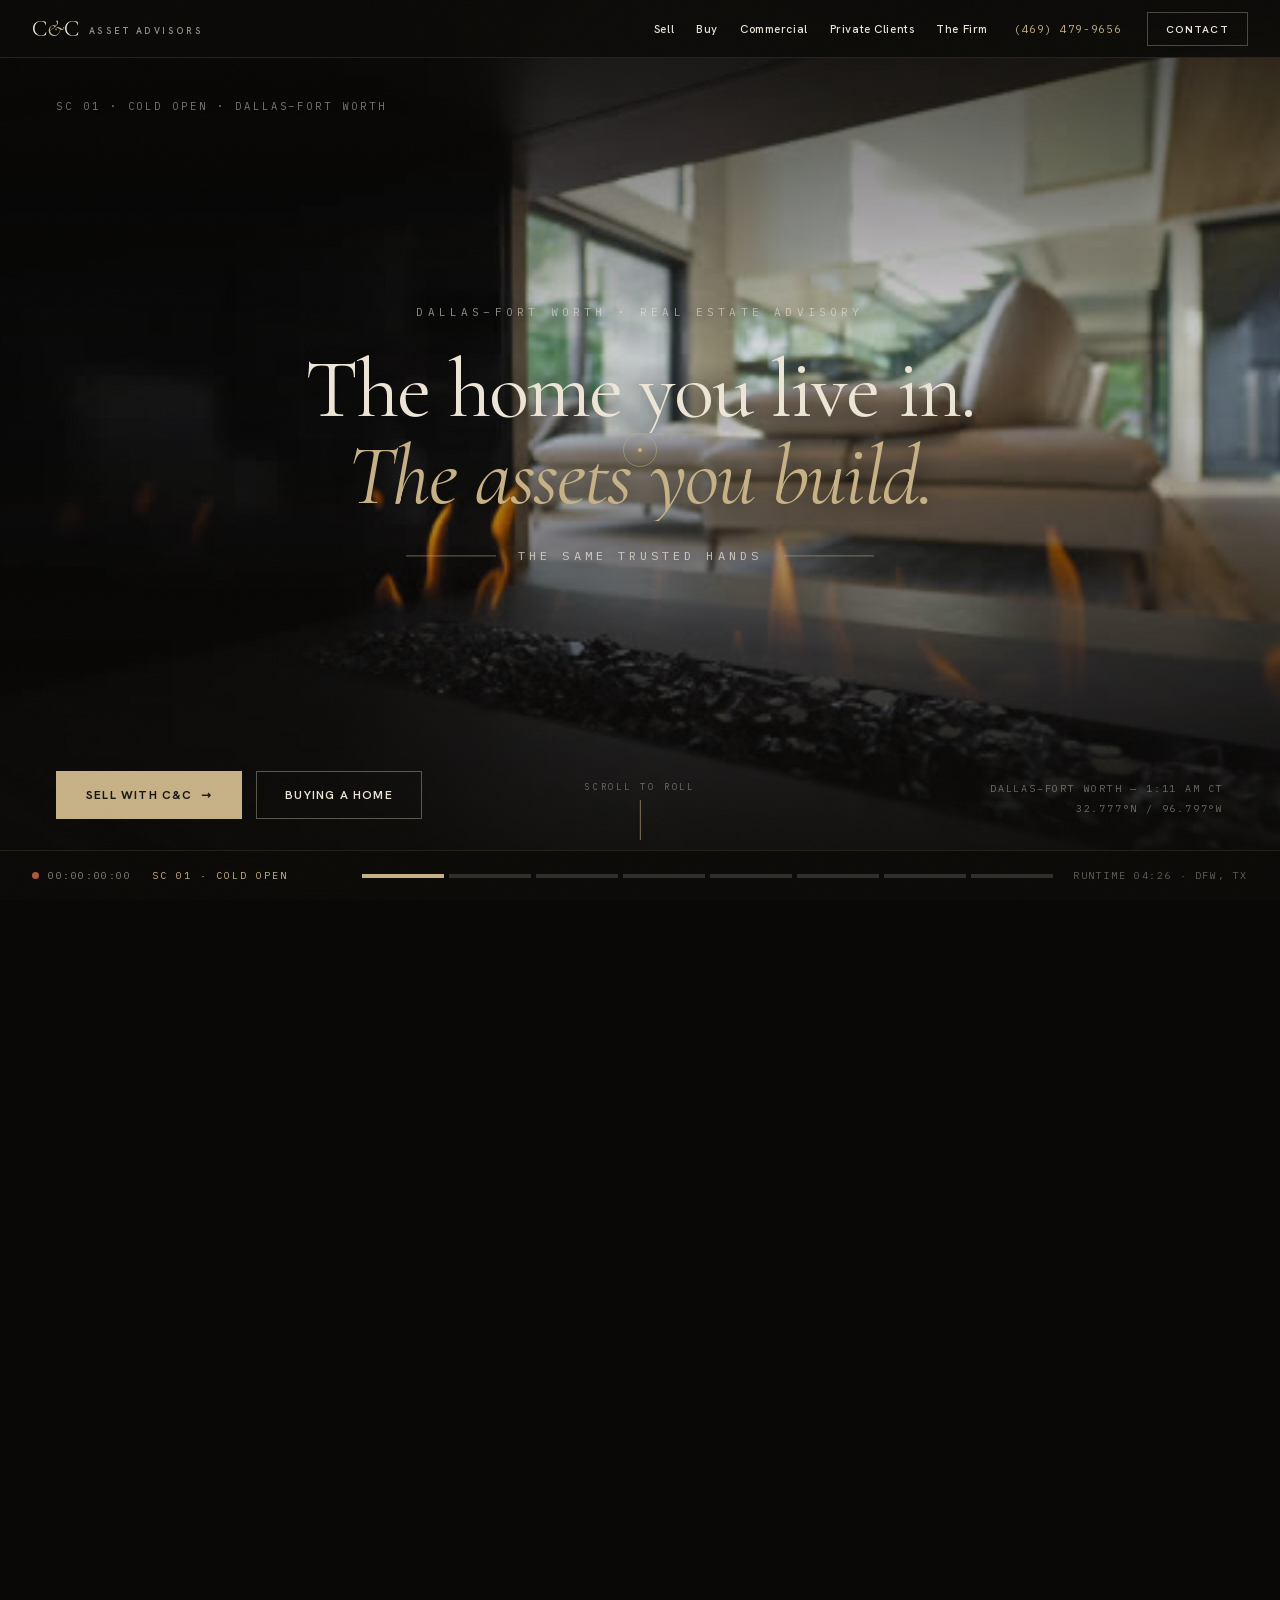
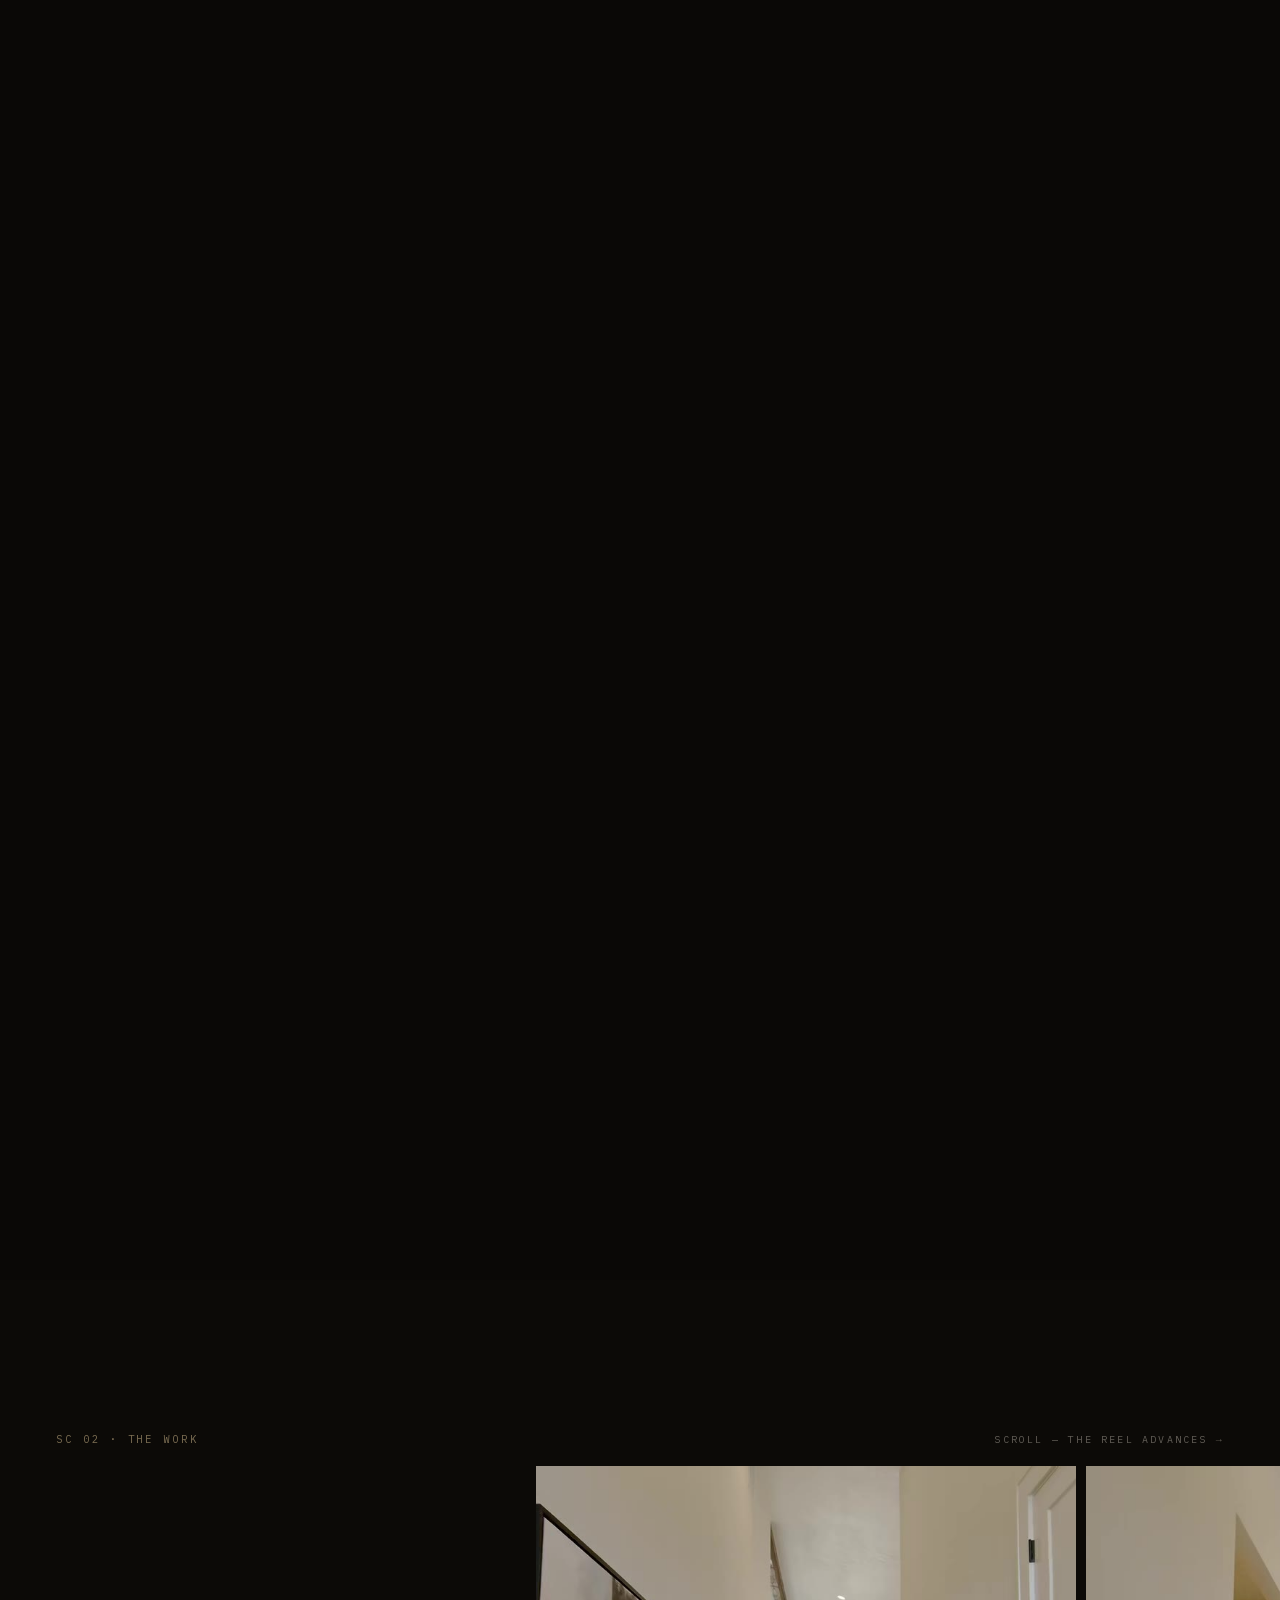
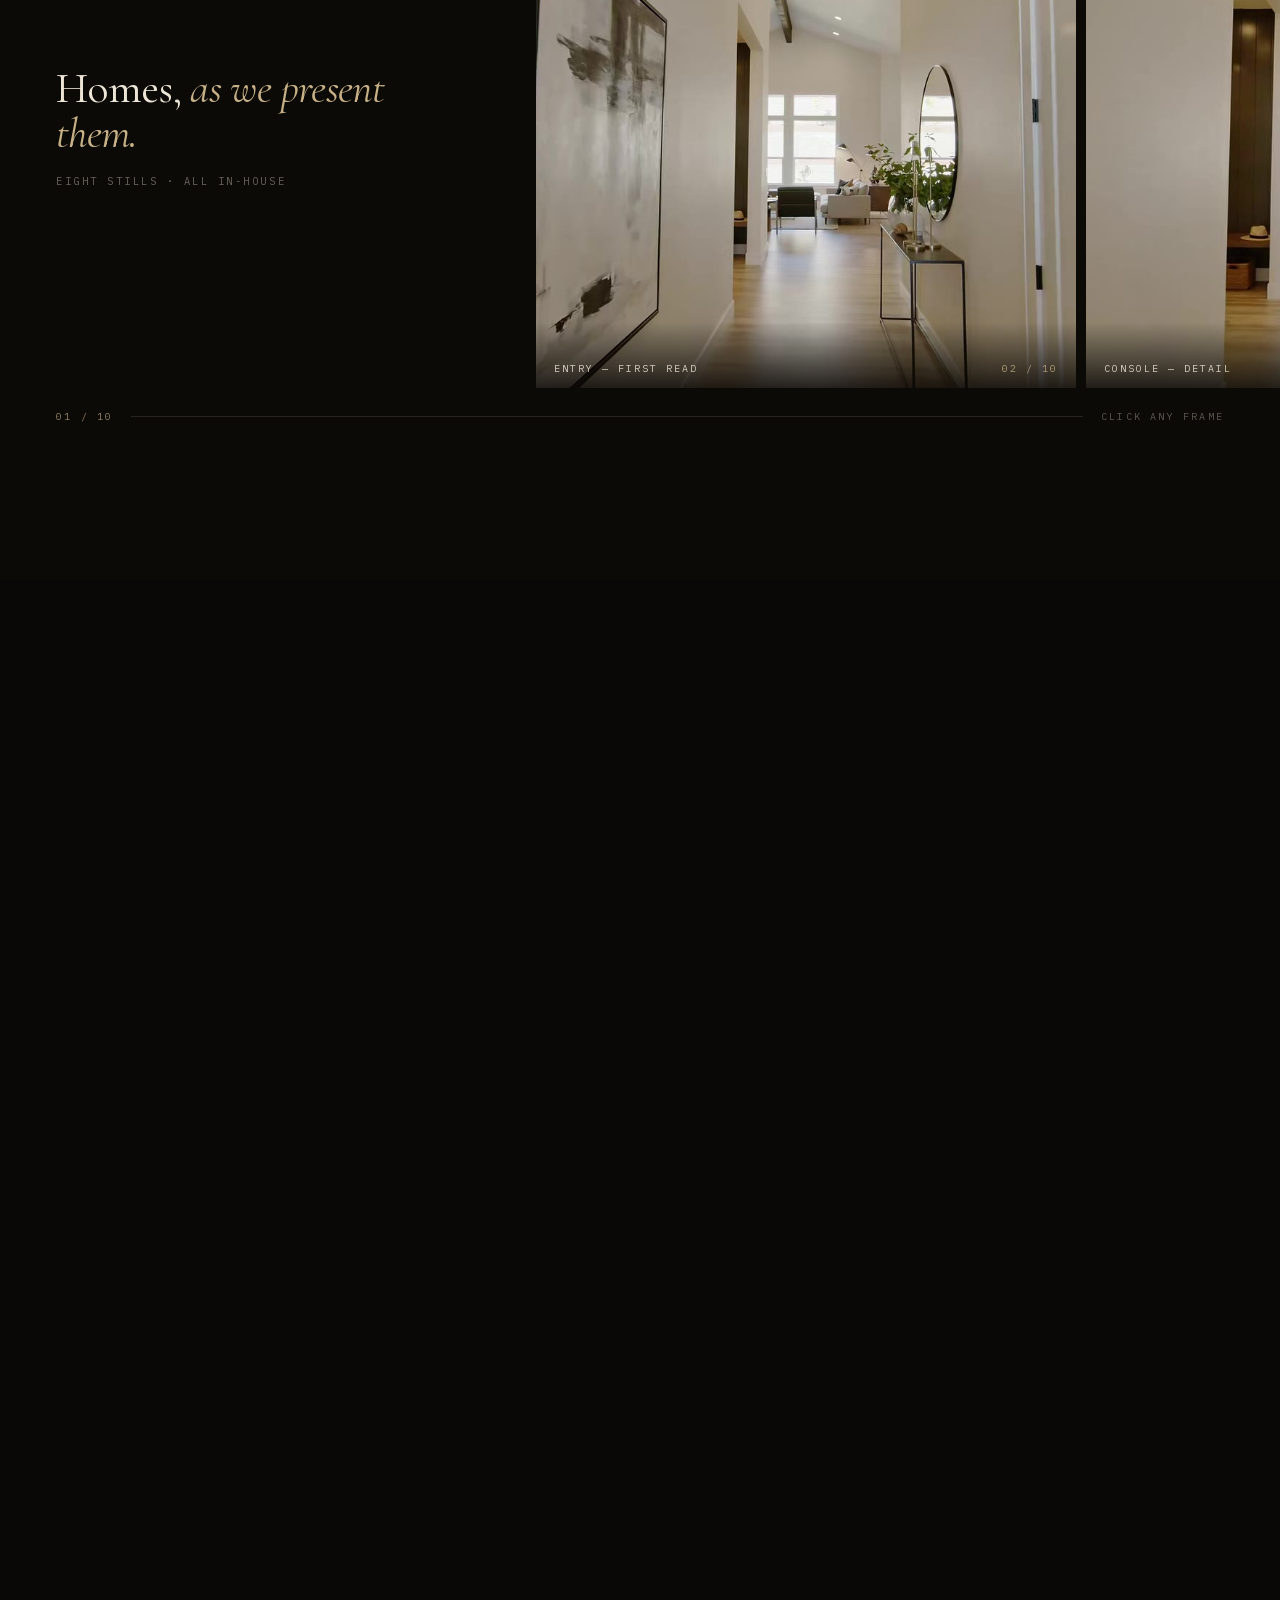
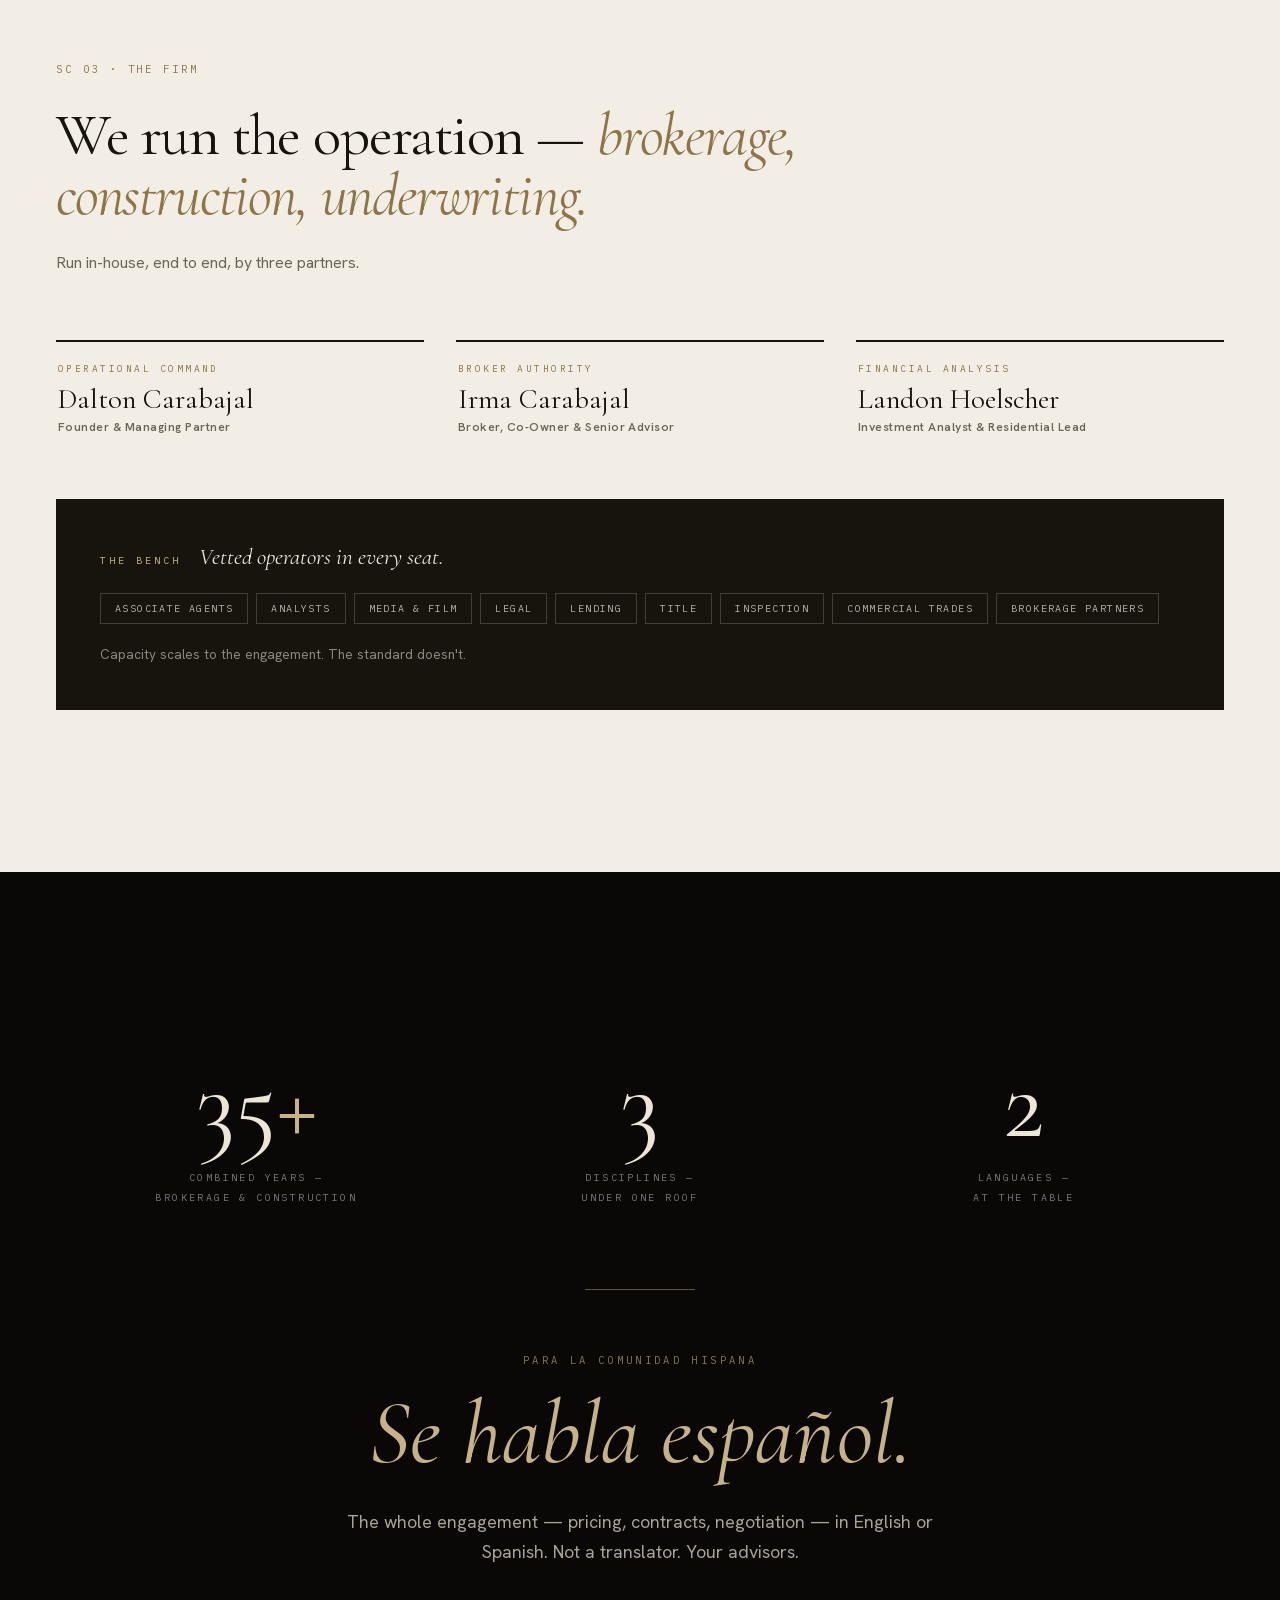
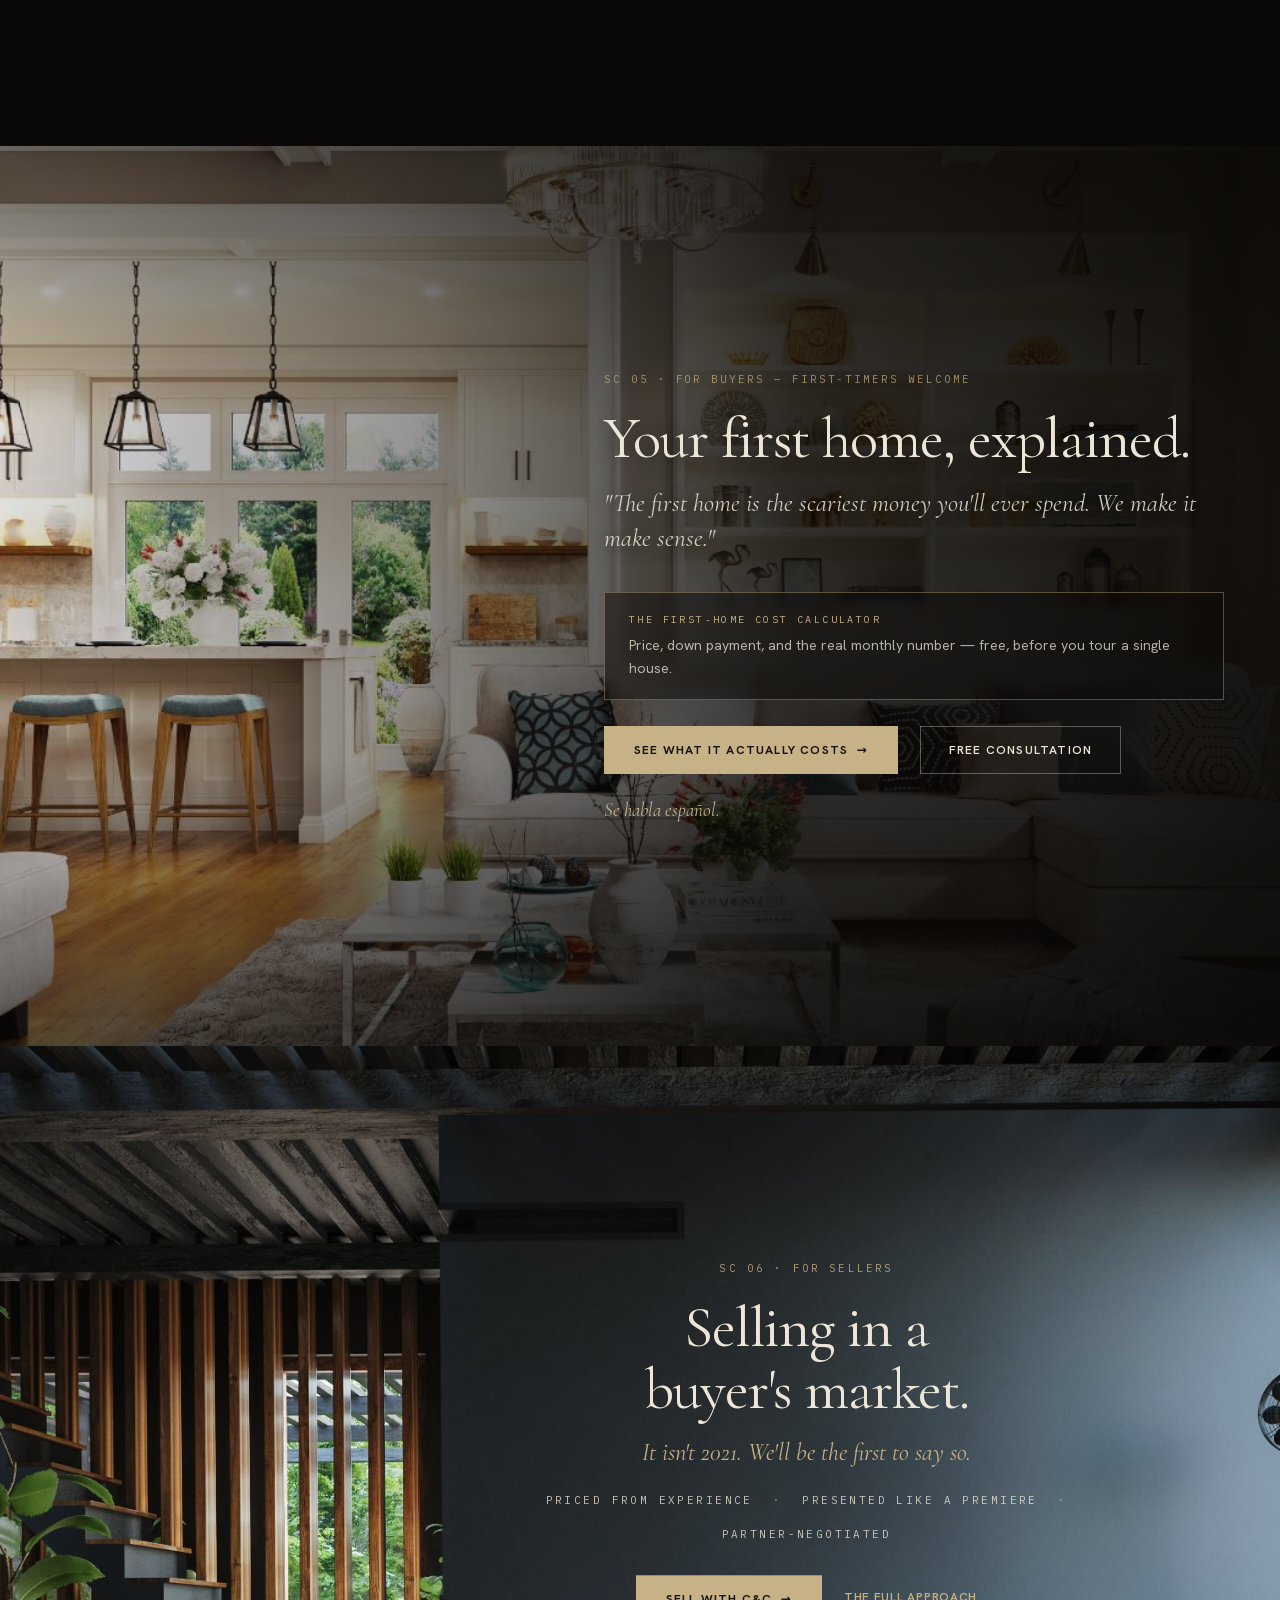
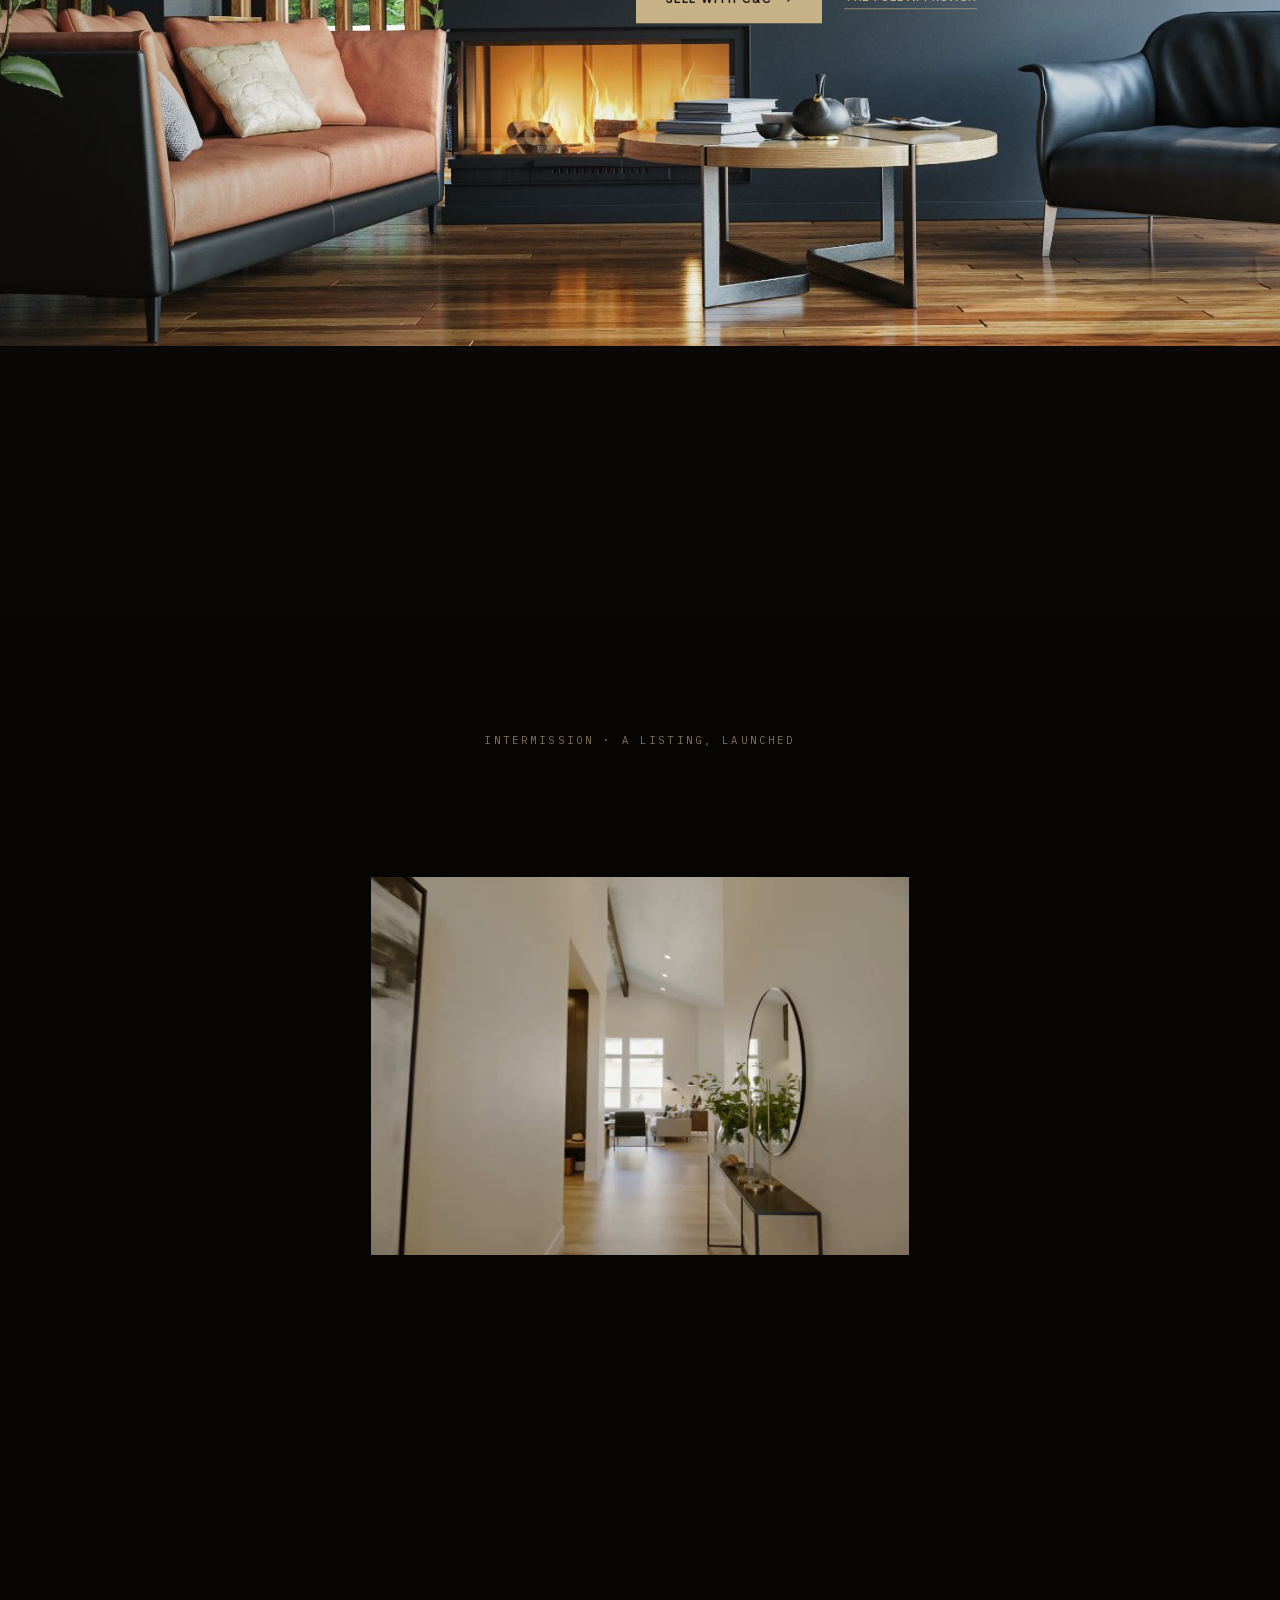
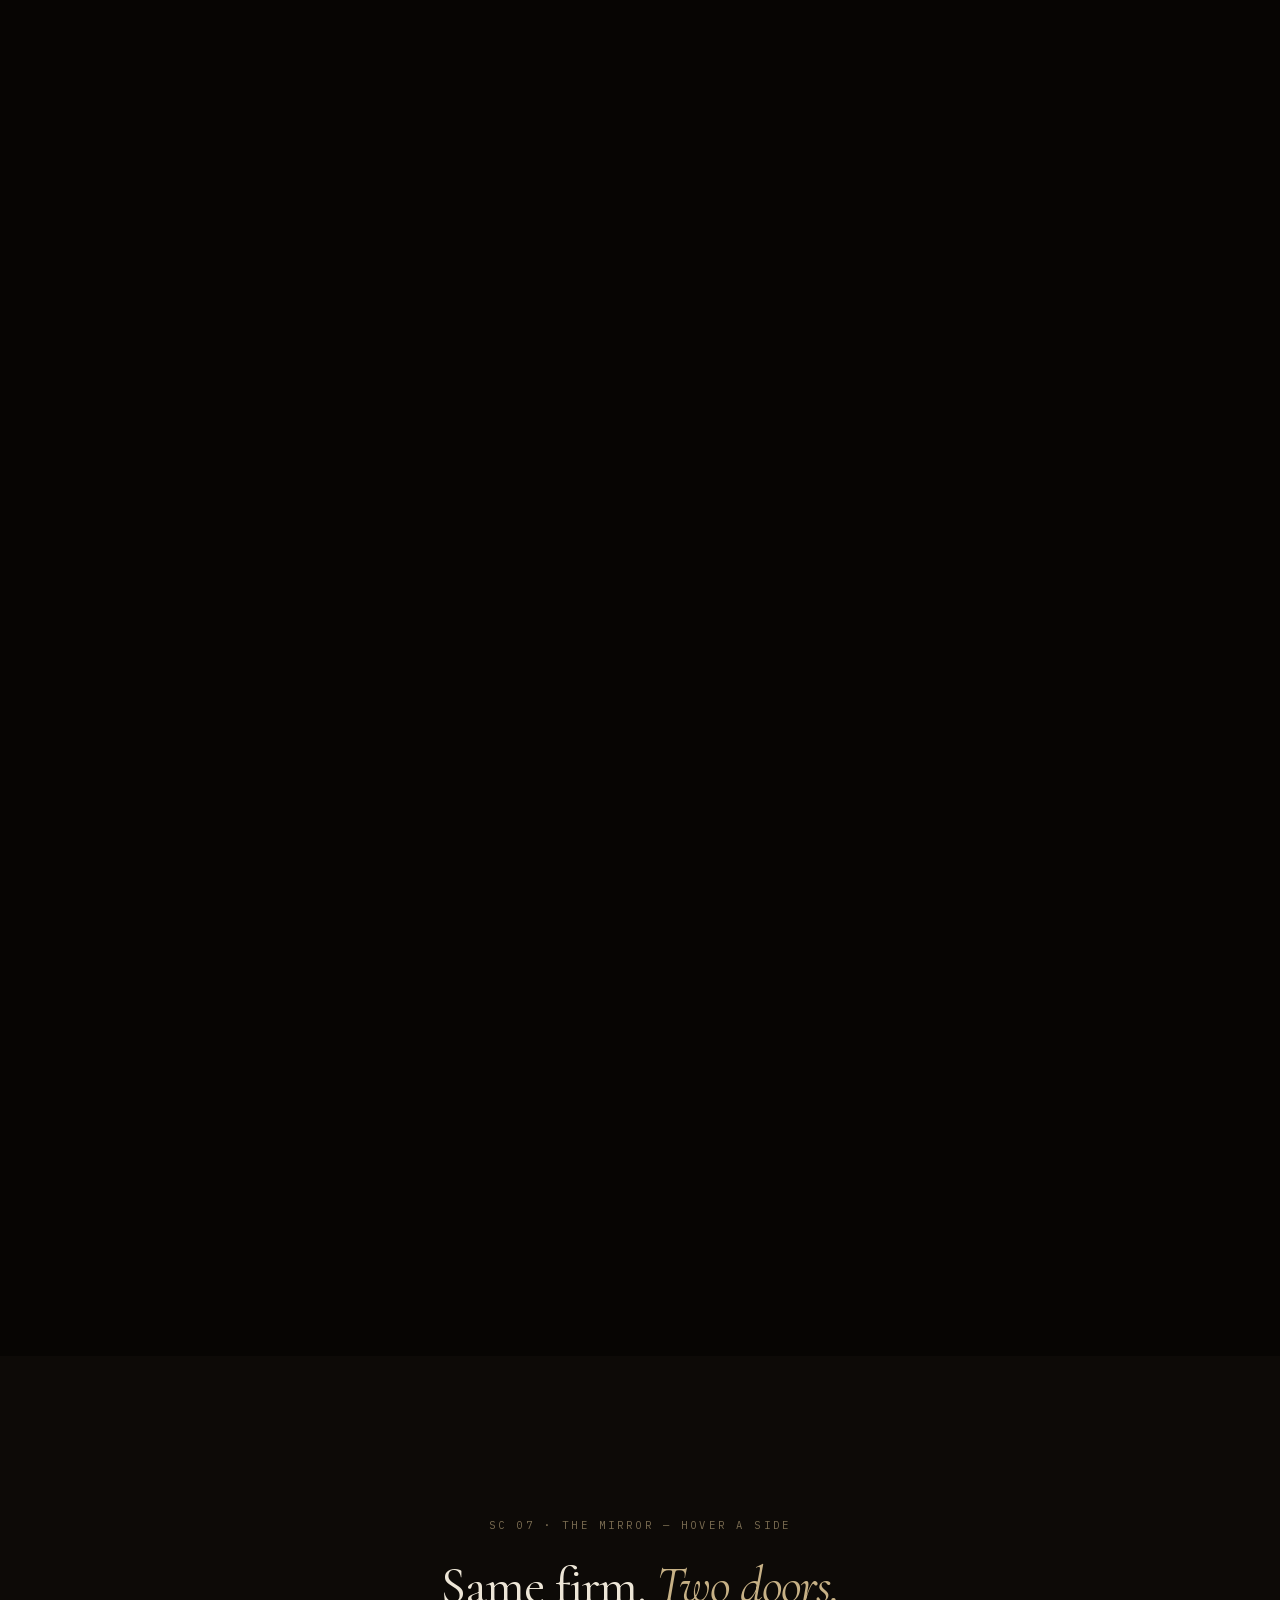
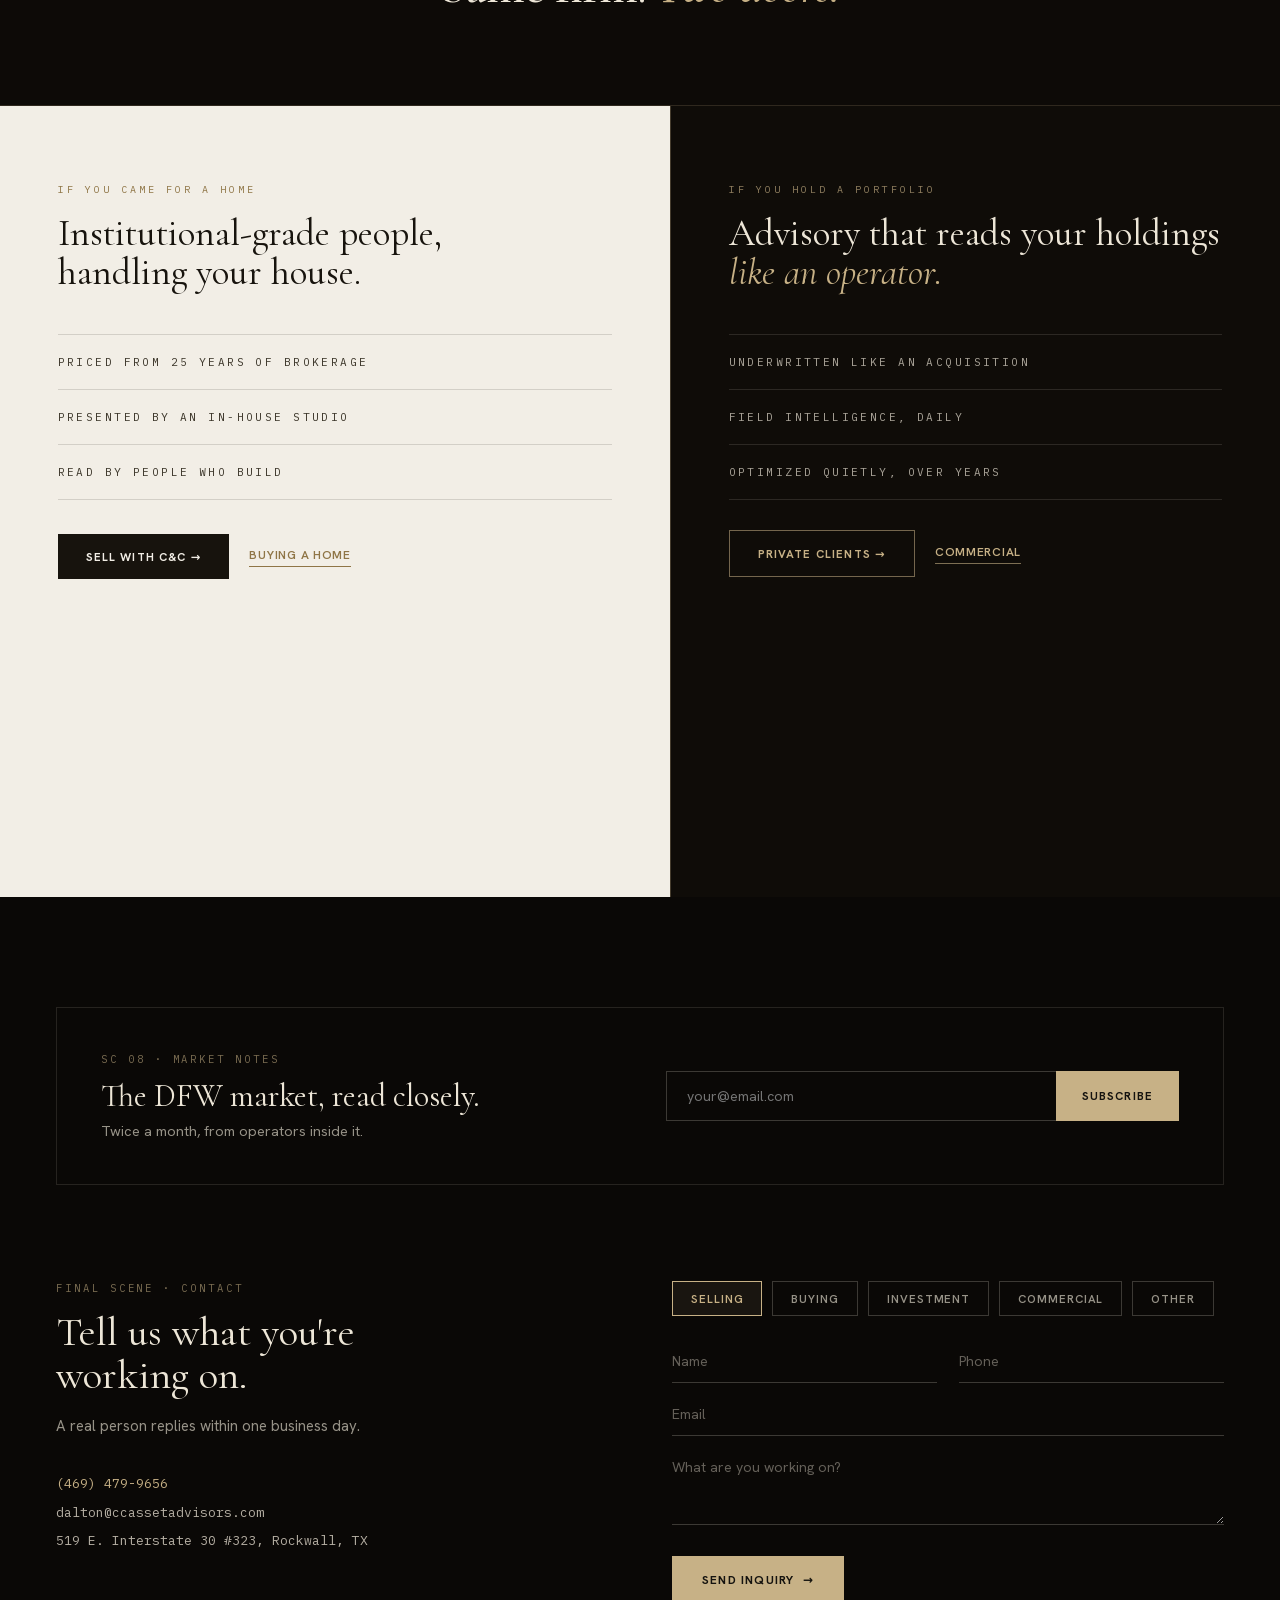
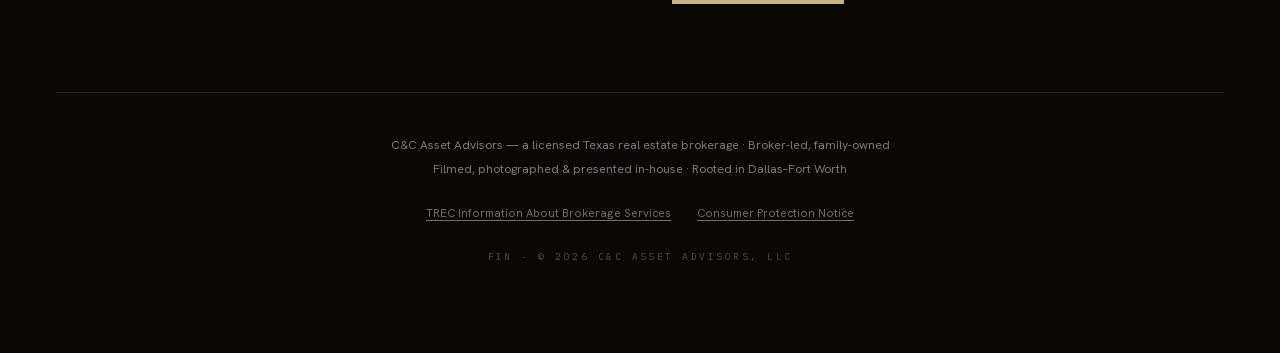
==== commit 3405a1b7: "Add files via upload" ====
--- a/index.html
+++ b/index.html
@@ -62,11 +62,10 @@
 @media (hover:hover){.reel-frame:hover img{transform:scale(1.05)}}
 .reel-cap{position:absolute;left:0;right:0;bottom:0;padding:40px 18px 13px;background:linear-gradient(180deg,transparent,rgba(10,8,6,.82));display:flex;align-items:baseline;justify-content:space-between}
 .mirror-panel{transition:flex-grow .9s var(--ease-out);overflow:hidden}
-.grain{position:fixed;inset:0;z-index:95;pointer-events:none;opacity:.055;mix-blend-mode:overlay;background-image:url("data:image/svg+xml,%3Csvg xmlns='http://www.w3.org/2000/svg' width='300' height='300'%3E%3Cfilter id='n'%3E%3CfeTurbulence type='fractalNoise' baseFrequency='0.9' numOctaves='2'/%3E%3C/filter%3E%3Crect width='300' height='300' filter='url(%23n)' opacity='0.7'/%3E%3C/svg%3E");animation:grainShift .9s steps(2) infinite}
 .cursor-ring{position:fixed;top:0;left:0;width:34px;height:34px;border:1px solid rgba(199,177,134,.55);border-radius:50%;pointer-events:none;z-index:99;will-change:transform;display:flex;align-items:center;justify-content:center}
 .cursor-ring::before{content:'';width:4px;height:4px;border-radius:50%;background:#C7B186;box-shadow:0 0 12px 2px rgba(214,150,72,.65)}
-@media (max-width:920px),(pointer:coarse){.grain,.cursor-ring{display:none}.hud-bottom .hide-m{display:none}}
-@media (prefers-reduced-motion:reduce){.grain,.cursor-ring{display:none}}
+@media (max-width:920px),(pointer:coarse){.cursor-ring{display:none}.hud-bottom .hide-m{display:none}}
+@media (prefers-reduced-motion:reduce){.cursor-ring{display:none}}
 .hud-bottom{position:fixed;bottom:0;left:0;right:0;height:50px;z-index:80;background:rgba(10,8,6,.88);backdrop-filter:blur(12px);-webkit-backdrop-filter:blur(12px);border-top:1px solid rgba(199,177,134,.14);display:flex;align-items:center;gap:20px;padding:0 clamp(16px,3vw,32px)}
 .sticky-cta{bottom:64px}
 
@@ -106,6 +105,10 @@
 
   /* bench chips tighter */
   #benchChips span{padding:6px 10px!important;font-size:9px!important}
+
+  /* sellers: copy centers on the fire, shorter pin */
+  #sc-sellers{height:100svh!important}
+  .sell-copy{left:50%!important;top:50%!important;width:min(92vw,680px)!important}
 
   /* mirror panels: compact */
   #mirrorL,#mirrorR{padding:44px var(--pad-x)!important}
@@ -222,18 +225,18 @@
       <div id="workTrack" style="display:flex;align-items:stretch;gap:10px;width:max-content;padding:0 var(--pad-x);will-change:transform">
         <div style="flex:none;width:min(58vw,470px);height:58svh;display:flex;flex-direction:column;justify-content:center;gap:18px;padding-right:5vw">
           <h2 class="h-display" style="font-size:clamp(34px,3.4vw,56px);line-height:1.04;letter-spacing:-0.015em">Homes, <em>as we present them.</em></h2>
-          <div style="font-family:var(--mono);font-size:10.5px;letter-spacing:.24em;color:rgba(237,230,215,.4)">NINE STILLS · ALL IN-HOUSE</div>
+          <div style="font-family:var(--mono);font-size:10.5px;letter-spacing:.24em;color:rgba(237,230,215,.4)">EIGHT STILLS · ALL IN-HOUSE</div>
         </div>
         <!-- stills injected by JS from STILLS data -->
         <div style="flex:none;width:min(76vw,660px);height:58svh;display:flex;flex-direction:column;justify-content:center;gap:20px;padding:0 4vw">
-          <p style="margin:0;font-family:var(--serif);font-size:clamp(28px,3vw,46px);line-height:1.1;color:#EDE6D7">The advisory is senior. The presentation matches it — <em style="color:#C7B186">film, stills, and social cuts, all produced in-house.</em></p>
+          <p style="margin:0;font-family:var(--serif);font-size:clamp(28px,3vw,46px);line-height:1.1;color:#EDE6D7">Film, stills, and social cuts — <em style="color:#C7B186">all produced in-house.</em></p>
           <p style="margin:0;font-size:15px;line-height:1.6;color:rgba(237,230,215,.6);max-width:480px">Most firms outsource this. We built a studio instead — every listing launches like a property worth watching, because to someone, it is.</p>
           <a href="sell.html" style="font-size:11.5px;font-weight:600;letter-spacing:.1em;text-transform:uppercase;color:#C7B186;text-decoration:none;border-bottom:1px solid rgba(199,177,134,.5);padding-bottom:4px;align-self:flex-start">See a full launch →</a>
         </div>
       </div>
     </div>
     <div style="display:flex;align-items:center;gap:18px;padding:22px var(--pad-x) 70px">
-      <div id="workCount" style="font-family:var(--mono);font-size:10px;letter-spacing:.22em;color:rgba(199,177,134,.7);white-space:nowrap">01 / 11</div>
+      <div id="workCount" style="font-family:var(--mono);font-size:10px;letter-spacing:.22em;color:rgba(199,177,134,.7);white-space:nowrap">01 / 10</div>
       <div style="flex:1;height:1px;background:rgba(237,230,215,.12);position:relative;overflow:hidden">
         <div id="workProg" style="position:absolute;inset:0;background:#C7B186;transform:scaleX(0);transform-origin:left;will-change:transform"></div>
       </div>
@@ -304,7 +307,7 @@
 
 <!-- ================= SC 05 · FOR BUYERS ================= -->
 <section id="sc-buyers" data-scene="4" style="position:relative;min-height:100svh;overflow:hidden;display:flex;align-items:center;padding:clamp(110px,14vh,170px) var(--pad-x);background:#0A0806">
-  <img src="assets/img/bg-buyers.jpg" alt="" loading="lazy" style="position:absolute;left:0;top:0;width:100%;height:100%;object-fit:cover">
+  <img src="assets/img/great-room.jpg" alt="" loading="lazy" style="position:absolute;left:0;top:-8%;width:100%;height:116%;object-fit:cover;animation:para 1s linear both;animation-timeline:view();animation-range:cover">
   <div style="position:absolute;inset:0;background:linear-gradient(270deg,rgba(10,8,6,.95) 0%,rgba(10,8,6,.82) 38%,rgba(10,8,6,.42) 68%,rgba(10,8,6,.12) 100%)"></div>
   <div style="position:absolute;inset:0;background:linear-gradient(180deg,rgba(10,8,6,.5) 0%,transparent 30%,transparent 68%,rgba(10,8,6,.62) 100%)"></div>
   <div style="position:relative;max-width:1320px;margin:0 auto;width:100%;display:flex;justify-content:flex-end">
@@ -326,19 +329,22 @@
 </section>
 
 <!-- ================= SC 06 · FOR SELLERS ================= -->
-<section id="sc-sellers" data-scene="5" style="position:relative;min-height:100svh;overflow:hidden;background:#0A0806;display:flex;align-items:center;justify-content:center;padding:clamp(110px,14vh,170px) var(--pad-x)">
-  <img src="assets/img/bg-sellers.jpg" alt="" loading="lazy" style="position:absolute;left:0;top:0;width:100%;height:100%;object-fit:cover;object-position:center 60%">
-  <div style="position:absolute;inset:0;background:radial-gradient(ellipse 90% 90% at 50% 46%,rgba(10,8,6,.45) 0%,rgba(10,8,6,.3) 45%,rgba(10,8,6,.72) 100%)"></div>
-  <div style="position:relative;width:min(84vw,680px);text-align:center">
-    <div class="reveal-fade" style="font-family:var(--mono);font-size:10.5px;letter-spacing:.3em;color:rgba(199,177,134,.85)">SC 06 · FOR SELLERS</div>
-    <h2 class="h-display reveal" style="font-size:clamp(38px,4.6vw,74px);line-height:1.04;letter-spacing:-0.018em;margin-top:22px;text-shadow:0 2px 30px rgba(10,8,6,.9)">Selling in a<br>buyer's market.</h2>
-    <p class="reveal" style="font-family:var(--serif);font-style:italic;font-size:clamp(18px,1.9vw,25px);color:#C7B186;margin:18px 0 0;text-shadow:0 1px 20px rgba(10,8,6,.9)">It isn't 2021. We'll be the first to say so.</p>
-    <div class="reveal-fade" style="display:flex;align-items:center;justify-content:center;gap:clamp(12px,2vw,20px);margin-top:26px;font-family:var(--mono);font-size:clamp(8.5px,0.95vw,11px);letter-spacing:.22em;color:rgba(237,230,215,.8);white-space:nowrap;flex-wrap:wrap">
-      <span>PRICED FROM EXPERIENCE</span><span style="color:rgba(199,177,134,.7)">·</span><span>PRESENTED LIKE A PREMIERE</span><span style="color:rgba(199,177,134,.7)">·</span><span>PARTNER-NEGOTIATED</span>
-    </div>
-    <div class="reveal" style="display:flex;align-items:center;justify-content:center;gap:22px;margin-top:34px;flex-wrap:wrap">
-      <a href="sell.html" class="btn btn-gold">Sell with C&amp;C&nbsp;&nbsp;→</a>
-      <a href="sell.html" class="link-underline">The full approach</a>
+<section id="sc-sellers" data-scene="5" style="position:relative;height:130svh;overflow:hidden;background:#0A0806">
+  <div style="position:sticky;top:0;height:100svh;overflow:hidden">
+    <img src="assets/img/fireside.jpg" alt="" loading="lazy" style="position:absolute;left:0;top:-6%;width:100%;height:112%;object-fit:cover;object-position:38% 68%;animation:para 1s linear both;animation-timeline:view();animation-range:cover">
+    <div style="position:absolute;inset:0;background:radial-gradient(ellipse 90% 90% at 64% 46%,rgba(10,8,6,.32) 0%,transparent 45%,rgba(10,8,6,.45) 100%)"></div>
+    <!-- copy written on the dark wall above the fire -->
+    <div class="sell-copy" style="position:absolute;left:63%;top:44%;transform:translate(-50%,-50%);width:min(84vw,680px);text-align:center">
+      <div class="reveal-fade" style="font-family:var(--mono);font-size:10.5px;letter-spacing:.3em;color:rgba(199,177,134,.85)">SC 06 · FOR SELLERS</div>
+      <h2 class="h-display reveal" style="font-size:clamp(38px,4.6vw,74px);line-height:1.04;letter-spacing:-0.018em;margin-top:22px">Selling in a<br>buyer's market.</h2>
+      <p class="reveal" style="font-family:var(--serif);font-style:italic;font-size:clamp(18px,1.9vw,25px);color:#C7B186;margin:18px 0 0">It isn't 2021. We'll be the first to say so.</p>
+      <div class="reveal-fade" style="display:flex;align-items:center;justify-content:center;gap:clamp(12px,2vw,20px);margin-top:26px;font-family:var(--mono);font-size:clamp(8.5px,0.95vw,11px);letter-spacing:.22em;color:rgba(237,230,215,.8);white-space:nowrap;flex-wrap:wrap">
+        <span>PRICED FROM EXPERIENCE</span><span style="color:rgba(199,177,134,.7)">·</span><span>PRESENTED LIKE A PREMIERE</span><span style="color:rgba(199,177,134,.7)">·</span><span>PARTNER-NEGOTIATED</span>
+      </div>
+      <div class="reveal" style="display:flex;align-items:center;justify-content:center;gap:22px;margin-top:34px;flex-wrap:wrap">
+        <a href="sell.html" class="btn btn-gold">Sell with C&amp;C&nbsp;&nbsp;→</a>
+        <a href="sell.html" class="link-underline">The full approach</a>
+      </div>
     </div>
   </div>
 </section>
@@ -494,7 +500,6 @@
 
   /* ---------- data ---------- */
   var STILLS = [
-    { src: 'assets/img/still-01-dallas.jpg',    cap: 'Downtown Dallas — from above' },
     { src: 'assets/img/still-02-entry.jpg',     cap: 'Entry — first read' },
     { src: 'assets/img/still-03-console.jpg',   cap: 'Console — detail' },
     { src: 'assets/img/still-04-nook.jpg',      cap: 'Morning light' },
@@ -517,7 +522,7 @@
     b.setAttribute('aria-label', 'View still: ' + s.cap);
     b.innerHTML = '<img loading="lazy" src="' + s.src + '" alt="' + s.cap + '">' +
       '<span class="reel-cap"><span style="font-family:var(--mono);font-size:10px;letter-spacing:.2em;text-transform:uppercase;color:rgba(237,230,215,.85)">' + s.cap + '</span>' +
-      '<span style="font-family:var(--mono);font-size:10px;letter-spacing:.2em;color:rgba(199,177,134,.8)">' + pad(i + 2) + ' / 11</span></span>';
+      '<span style="font-family:var(--mono);font-size:10px;letter-spacing:.2em;color:rgba(199,177,134,.8)">' + pad(i + 2) + ' / 10</span></span>';
     b.addEventListener('click', function () { openLb(i); });
     track.insertBefore(b, claimFrame);
   });
@@ -558,53 +563,68 @@
   var queued = false;
   var mqm = window.matchMedia('(max-width:920px)');
 
+  /* Cached geometry — remeasured on resize only, so scroll frames never
+     force layout. Reads and writes are strictly phased. */
+  var geo = { hH: 0, wH: 0, iH: 0, dist: 0, docMax: 0 };
+  function measure() {
+    var vh = window.innerHeight;
+    geo.hH = scOpen.offsetHeight - vh;
+    geo.wH = scWork.offsetHeight - vh;
+    geo.iH = inter.offsetHeight - vh;
+    geo.dist = Math.max(0, track.scrollWidth + 32 - window.innerWidth);
+    geo.docMax = document.documentElement.scrollHeight - vh;
+  }
+
+  var lastCount = '', lastScene = -1, lastTc = '';
+
   function update() {
     queued = false;
+    if (mqm.matches) return;
     var vh = window.innerHeight;
-    var mob = mqm.matches;
-
-    if (!mob) {
-      var max = document.documentElement.scrollHeight - vh;
-      var p = max > 0 ? Math.min(1, Math.max(0, window.scrollY / max)) : 0;
-      var total = p * RUNTIME;
-      tc.textContent = pad(Math.floor(total / 3600)) + ':' + pad(Math.floor((total % 3600) / 60)) + ':' + pad(Math.floor(total % 60)) + ':' + pad(Math.floor((total % 1) * 24));
-
-      /* hero beats */
-      var hTotal = scOpen.offsetHeight - vh;
-      var hp = hTotal > 0 ? Math.min(1, Math.max(0, -scOpen.getBoundingClientRect().top / hTotal)) : 0;
-      heroDim.style.opacity = Math.min(0.94, hp * 1.4).toFixed(3);
-      if (!rm) {
-        heroPara.style.scale = (1 - hp * 0.07).toFixed(4);
-        heroVid.style.filter = 'brightness(' + (1 - hp * 0.42).toFixed(3) + ')';
-      }
-      heroB1.style.opacity = Math.max(0, 1 - hp * 2.8).toFixed(3);
-      heroB1.style.transform = 'translateY(' + (-hp * 70).toFixed(1) + 'px)';
-      heroB1.style.visibility = hp > 0.35 ? 'hidden' : 'visible';
-      var q = Math.min(1, Math.max(0, (hp - 0.42) / 0.34));
-      var out = Math.min(1, Math.max(0, (hp - 0.92) / 0.08));
-      heroB2.style.opacity = (q * (1 - out)).toFixed(3);
-      heroB2.style.transform = 'translateY(' + ((1 - q) * 46).toFixed(1) + 'px)';
-
-      /* horizontal reel (desktop: scroll-driven) */
-      var wTotal = scWork.offsetHeight - vh;
-      var wp = wTotal > 0 ? Math.min(1, Math.max(0, -scWork.getBoundingClientRect().top / wTotal)) : 0;
-      var dist = Math.max(0, track.scrollWidth + 32 - window.innerWidth);
-      track.style.transform = 'translate3d(' + (-wp * dist).toFixed(1) + 'px,0,0)';
-      workProg.style.transform = 'scaleX(' + wp.toFixed(4) + ')';
-      workCount.textContent = pad(Math.min(11, Math.floor(wp * 11) + 1)) + ' / 11';
-
-      /* intermission scale */
-      var iTotal = inter.offsetHeight - vh;
-      var ip = iTotal > 0 ? Math.min(1, Math.max(0, -inter.getBoundingClientRect().top / iTotal)) : 0;
-      var g = Math.min(1, ip / 0.72);
-      var e = 1 - Math.pow(1 - g, 3);
-      interWrap.style.transform = rm ? 'scale(1)' : 'scale(' + (0.42 + 0.58 * e).toFixed(4) + ')';
-      interCap1.style.opacity = Math.max(0, 1 - g * 1.7).toFixed(3);
-      interCap2.style.opacity = Math.min(1, Math.max(0, (ip - 0.72) / 0.18)).toFixed(3);
-
-      /* scene tracking */
-      var mid = vh * 0.5, active = 0;
-      sceneEls.forEach(function (el, i) { if (el.getBoundingClientRect().top <= mid) active = i; });
+
+    /* ---- read phase ---- */
+    var hTop = scOpen.getBoundingClientRect().top;
+    var wTop = scWork.getBoundingClientRect().top;
+    var iTop = inter.getBoundingClientRect().top;
+    var tops = sceneEls.map(function (el) { return el.getBoundingClientRect().top; });
+    var y = window.scrollY;
+
+    /* ---- compute ---- */
+    var p = geo.docMax > 0 ? Math.min(1, Math.max(0, y / geo.docMax)) : 0;
+    var total = p * RUNTIME;
+    var hp = geo.hH > 0 ? Math.min(1, Math.max(0, -hTop / geo.hH)) : 0;
+    var wp = geo.wH > 0 ? Math.min(1, Math.max(0, -wTop / geo.wH)) : 0;
+    var ip = geo.iH > 0 ? Math.min(1, Math.max(0, -iTop / geo.iH)) : 0;
+    var q = Math.min(1, Math.max(0, (hp - 0.42) / 0.34));
+    var out = Math.min(1, Math.max(0, (hp - 0.92) / 0.08));
+    var g = Math.min(1, ip / 0.72);
+    var e = 1 - Math.pow(1 - g, 3);
+    var mid = vh * 0.5, active = 0;
+    tops.forEach(function (t, i) { if (t <= mid) active = i; });
+
+    /* ---- write phase (compositor-friendly transforms; text only on change) ---- */
+    var tcs = pad(Math.floor(total / 3600)) + ':' + pad(Math.floor((total % 3600) / 60)) + ':' + pad(Math.floor(total % 60)) + ':' + pad(Math.floor((total % 1) * 24));
+    if (tcs !== lastTc) { lastTc = tcs; tc.textContent = tcs; }
+
+    heroDim.style.opacity = Math.min(0.94, hp * 1.4).toFixed(3);
+    if (!rm) heroPara.style.scale = (1 - hp * 0.07).toFixed(4);
+    heroB1.style.opacity = Math.max(0, 1 - hp * 2.8).toFixed(3);
+    heroB1.style.transform = 'translate3d(0,' + (-hp * 70).toFixed(1) + 'px,0)';
+    heroB1.style.visibility = hp > 0.35 ? 'hidden' : 'visible';
+    heroB2.style.opacity = (q * (1 - out)).toFixed(3);
+    heroB2.style.transform = 'translate3d(0,' + ((1 - q) * 46).toFixed(1) + 'px,0)';
+
+    track.style.transform = 'translate3d(' + (-wp * geo.dist).toFixed(1) + 'px,0,0)';
+    workProg.style.transform = 'scaleX(' + wp.toFixed(4) + ')';
+    var count = pad(Math.min(10, Math.floor(wp * 10) + 1)) + ' / 10';
+    if (count !== lastCount) { lastCount = count; workCount.textContent = count; }
+
+    interWrap.style.transform = rm ? 'scale(1)' : 'scale(' + (0.42 + 0.58 * e).toFixed(4) + ')';
+    interCap1.style.opacity = Math.max(0, 1 - g * 1.7).toFixed(3);
+    interCap2.style.opacity = Math.min(1, Math.max(0, (ip - 0.72) / 0.18)).toFixed(3);
+
+    if (active !== lastScene) {
+      lastScene = active;
       sceneLabel.textContent = SCENES[active];
       for (var i = 0; i < ticks.length; i++) ticks[i].classList.toggle('on', i <= active);
     }
@@ -620,7 +640,7 @@
       var d = track.scrollWidth - track.clientWidth;
       var sp = d > 0 ? track.scrollLeft / d : 0;
       workProg.style.transform = 'scaleX(' + sp.toFixed(4) + ')';
-      workCount.textContent = pad(Math.min(11, Math.floor(sp * 11) + 1)) + ' / 11';
+      workCount.textContent = pad(Math.min(10, Math.floor(sp * 10) + 1)) + ' / 10';
     });
   }, { passive: true });
 
@@ -635,7 +655,13 @@
   });
   function onScroll() { if (!queued) { queued = true; requestAnimationFrame(update); } }
   window.addEventListener('scroll', onScroll, { passive: true });
-  window.addEventListener('resize', onScroll);
+  var resizeT;
+  window.addEventListener('resize', function () {
+    clearTimeout(resizeT);
+    resizeT = setTimeout(function () { measure(); onScroll(); }, 120);
+  });
+  measure();
+  window.addEventListener('load', function () { measure(); update(); });
   update();
 
   /* ---------- CT clock ---------- */
--- a/css/site.css
+++ b/css/site.css
@@ -52,7 +52,8 @@
 .mono-label{font-family:var(--mono);font-size:10.5px;letter-spacing:.28em;color:rgba(199,177,134,.6)}
 .mono-label--paper{color:var(--bronze)}
 .mono-label--faint{color:rgba(237,230,215,.55)}
-.h-display{font-family:var(--serif);line-height:1.06;letter-spacing:-0.02em;color:var(--bone);margin:0}
+.h-display{font-family:var(--serif);font-weight:400;line-height:1.06;letter-spacing:-0.02em;color:var(--bone);margin:0}
+h1,h2,h3{font-weight:400}
 .h-display em,.h-display .alt{font-style:italic;color:var(--gold)}
 .h-display--paper{color:var(--ink-3)}
 .h-display--paper em{color:var(--bronze)}
@@ -151,6 +152,12 @@
 /* hero video base */
 .hero-vid{position:absolute;inset:0;width:100%;height:100%;object-fit:cover;opacity:.85}
 
+/* film grain — transform-animated (GPU-composited; background-position repaints froze scrolling) */
+.grain{position:fixed;inset:0;z-index:95;pointer-events:none;overflow:hidden}
+.grain::before{content:'';position:absolute;left:-100%;top:-100%;width:300%;height:300%;opacity:.055;mix-blend-mode:overlay;background-image:url("data:image/svg+xml,%3Csvg xmlns='http://www.w3.org/2000/svg' width='300' height='300'%3E%3Cfilter id='n'%3E%3CfeTurbulence type='fractalNoise' baseFrequency='0.9' numOctaves='2'/%3E%3C/filter%3E%3Crect width='300' height='300' filter='url(%23n)' opacity='0.7'/%3E%3C/svg%3E");animation:grainMove .9s steps(2) infinite;will-change:transform}
+@keyframes grainMove{0%{transform:translate3d(0,0,0)}25%{transform:translate3d(-46px,32px,0)}50%{transform:translate3d(22px,-54px,0)}75%{transform:translate3d(-28px,-18px,0)}100%{transform:translate3d(40px,26px,0)}}
+@media (max-width:920px),(pointer:coarse),(prefers-reduced-motion:reduce){.grain{display:none}}
+
 /* sticky CTA */
 .sticky-cta{position:fixed;right:24px;bottom:24px;z-index:85;opacity:0;transform:translateY(20px);pointer-events:none;transition:opacity .5s var(--ease-out),transform .5s var(--ease-out)}
 .sticky-cta.on{opacity:1;transform:none;pointer-events:auto}
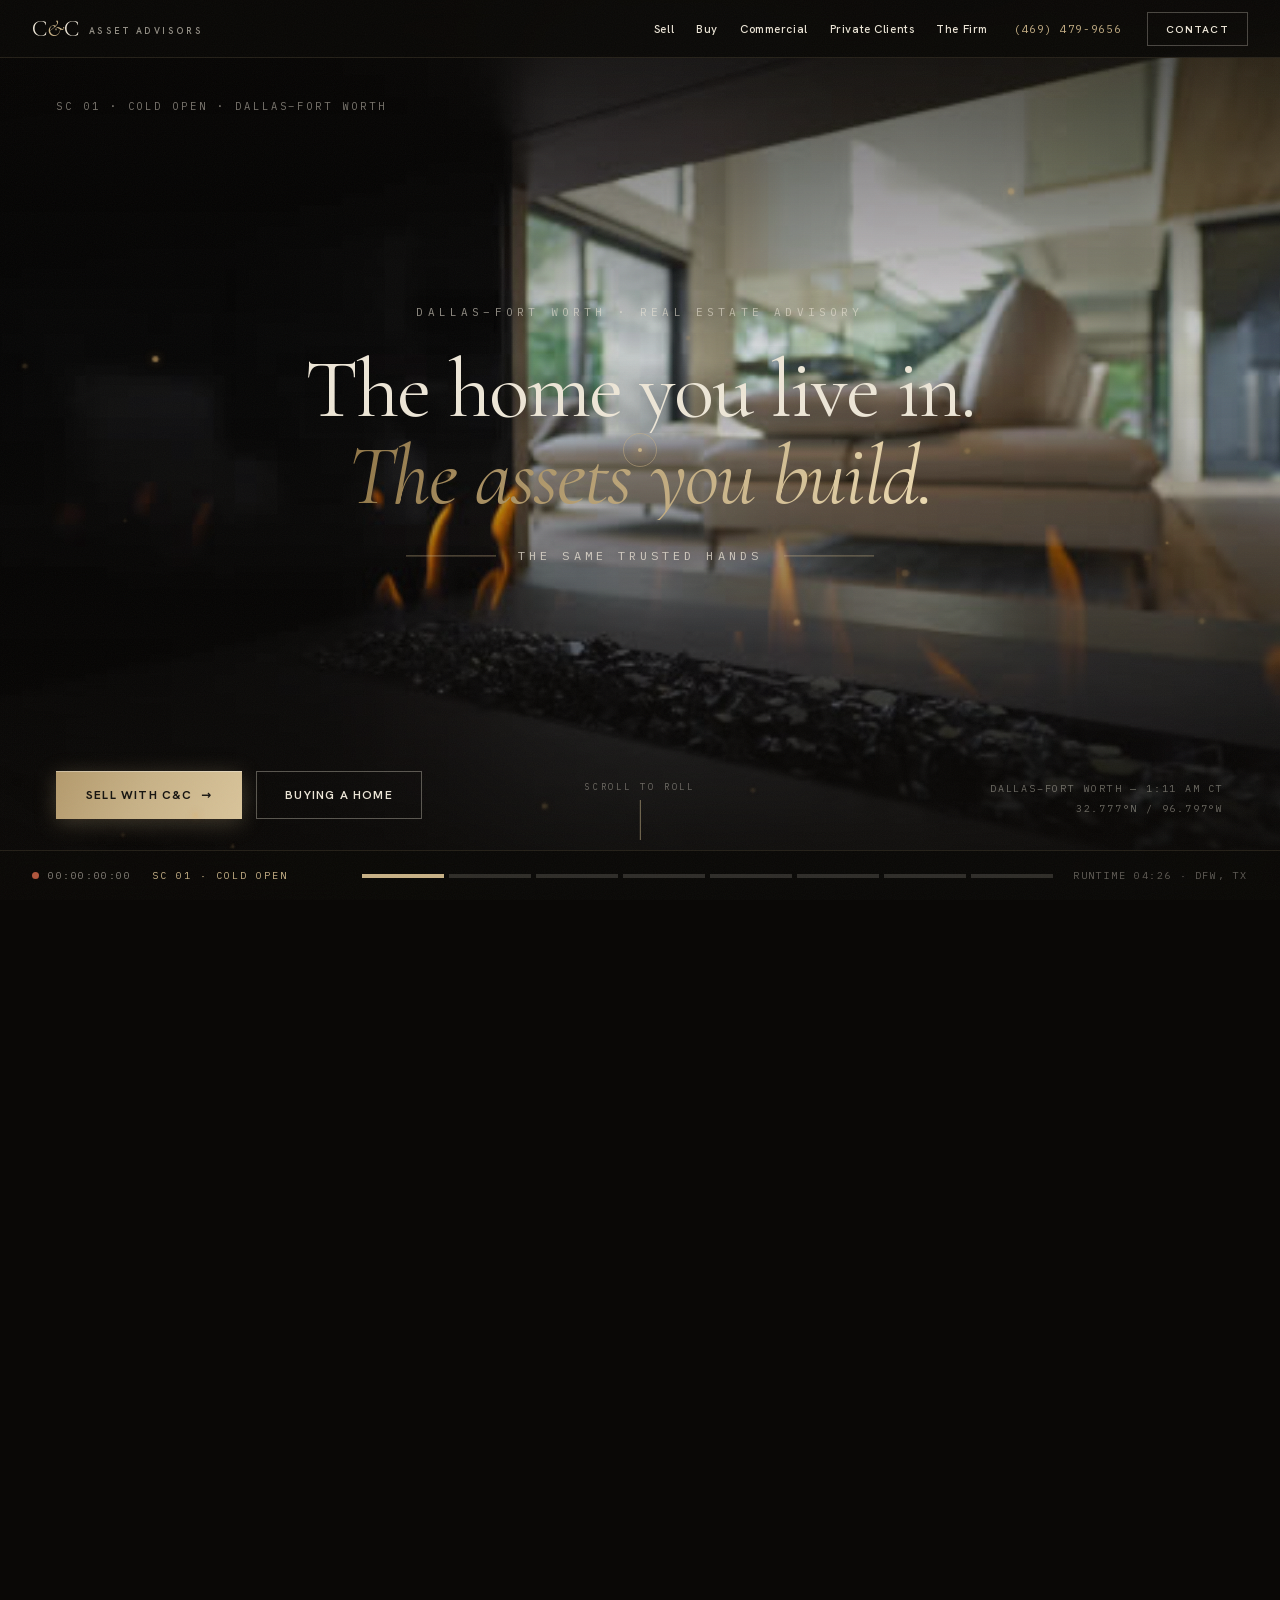
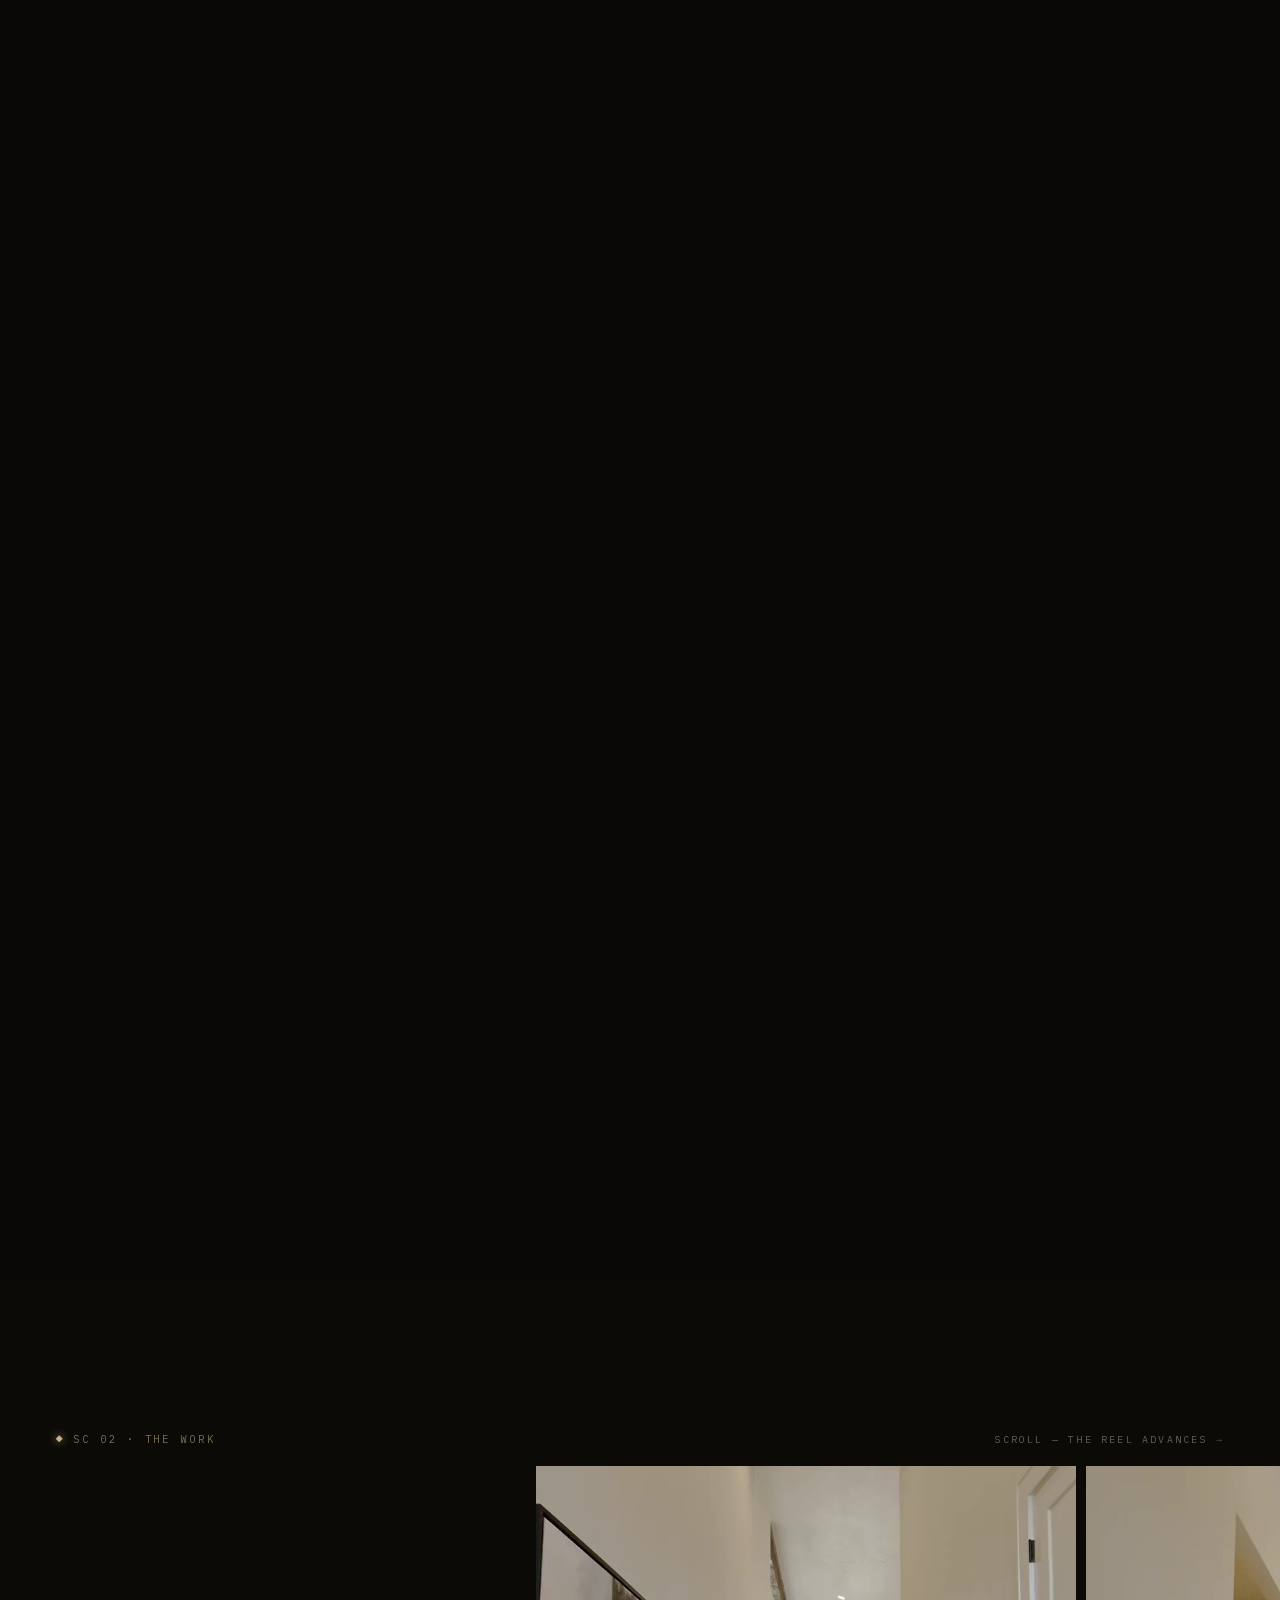
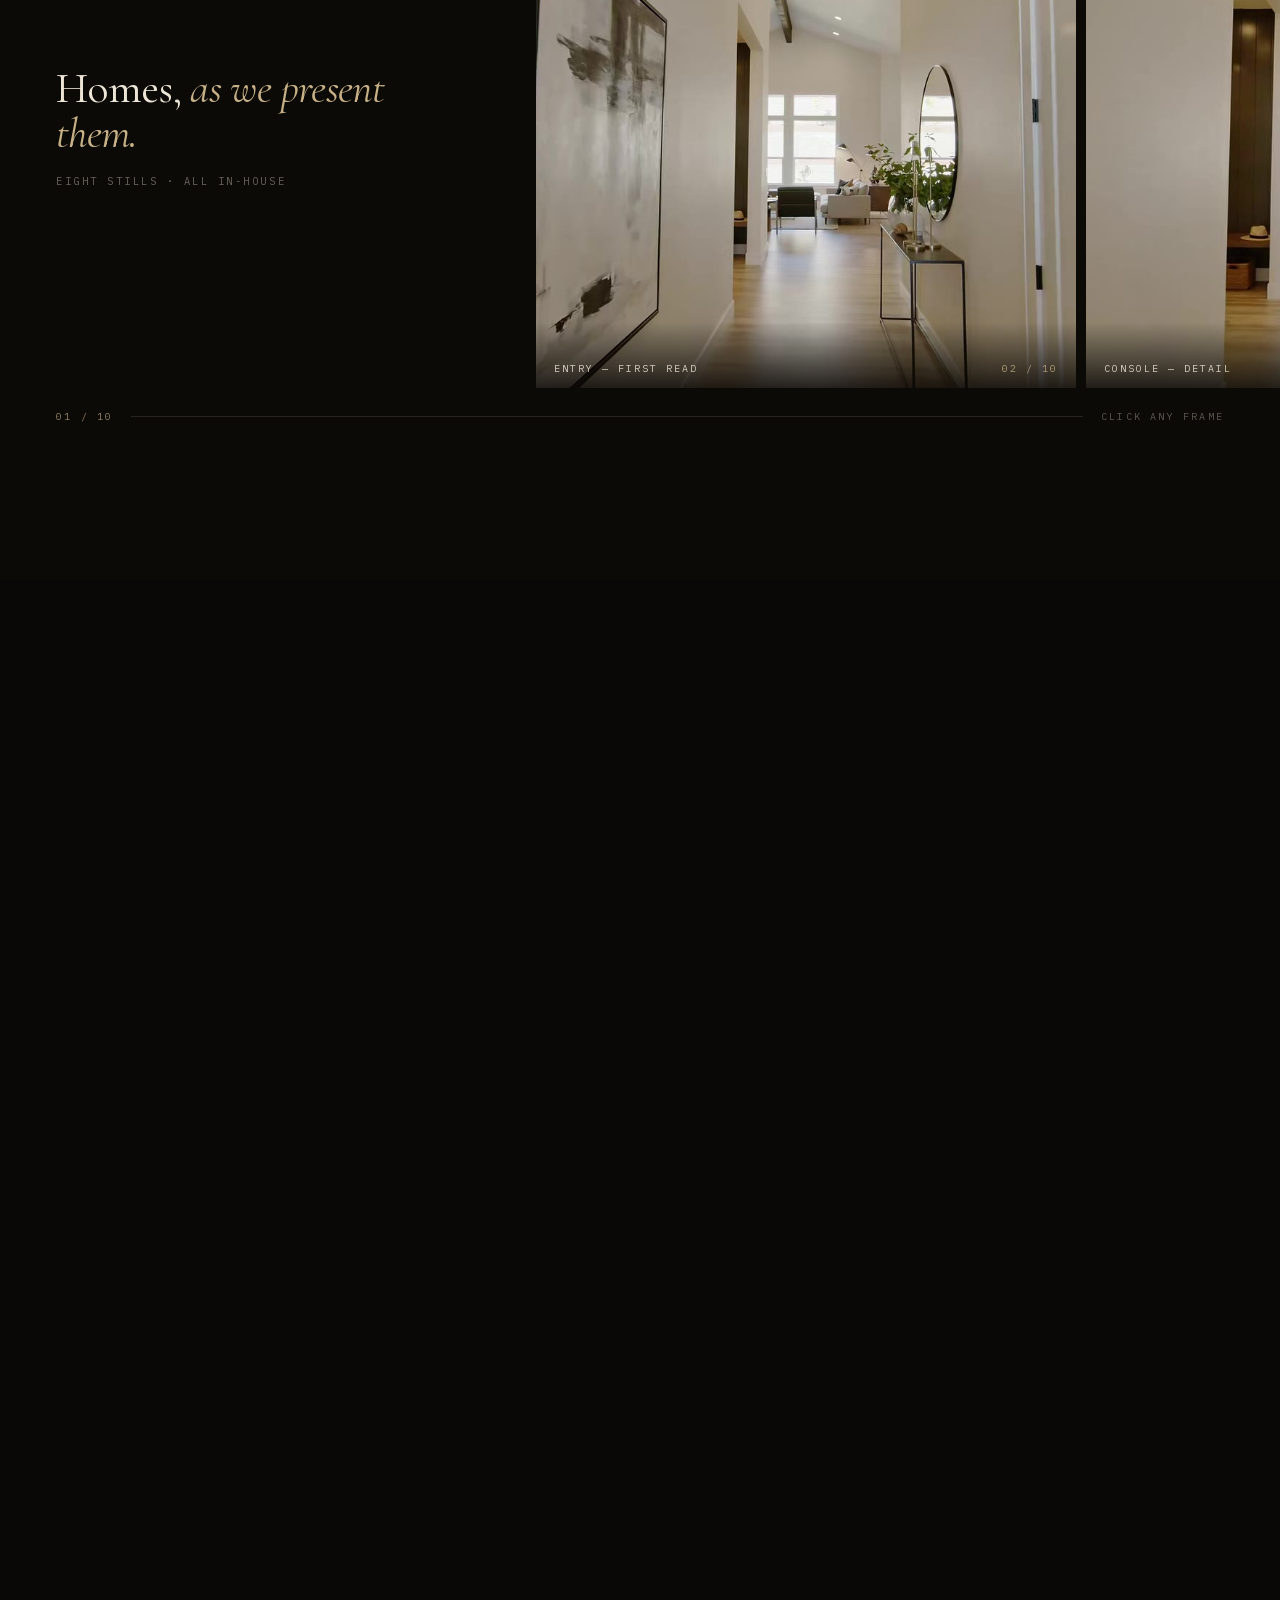
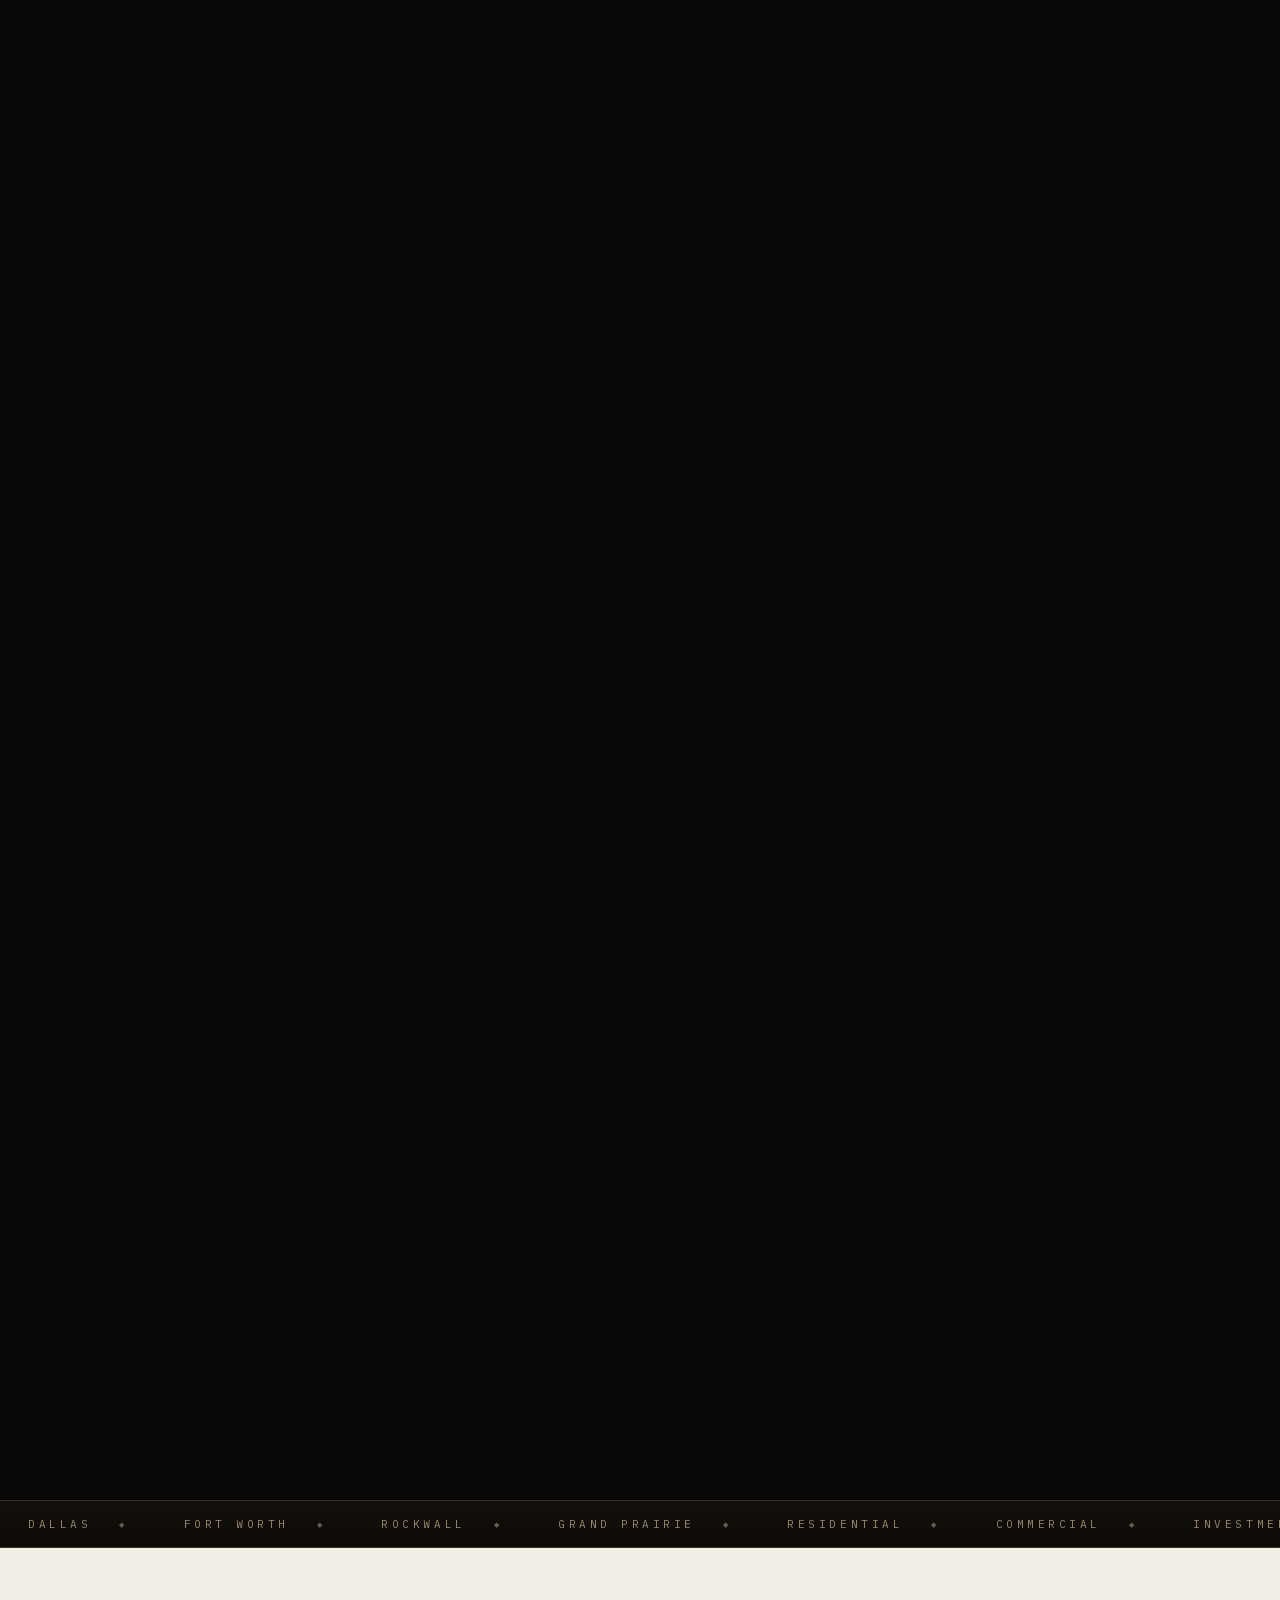
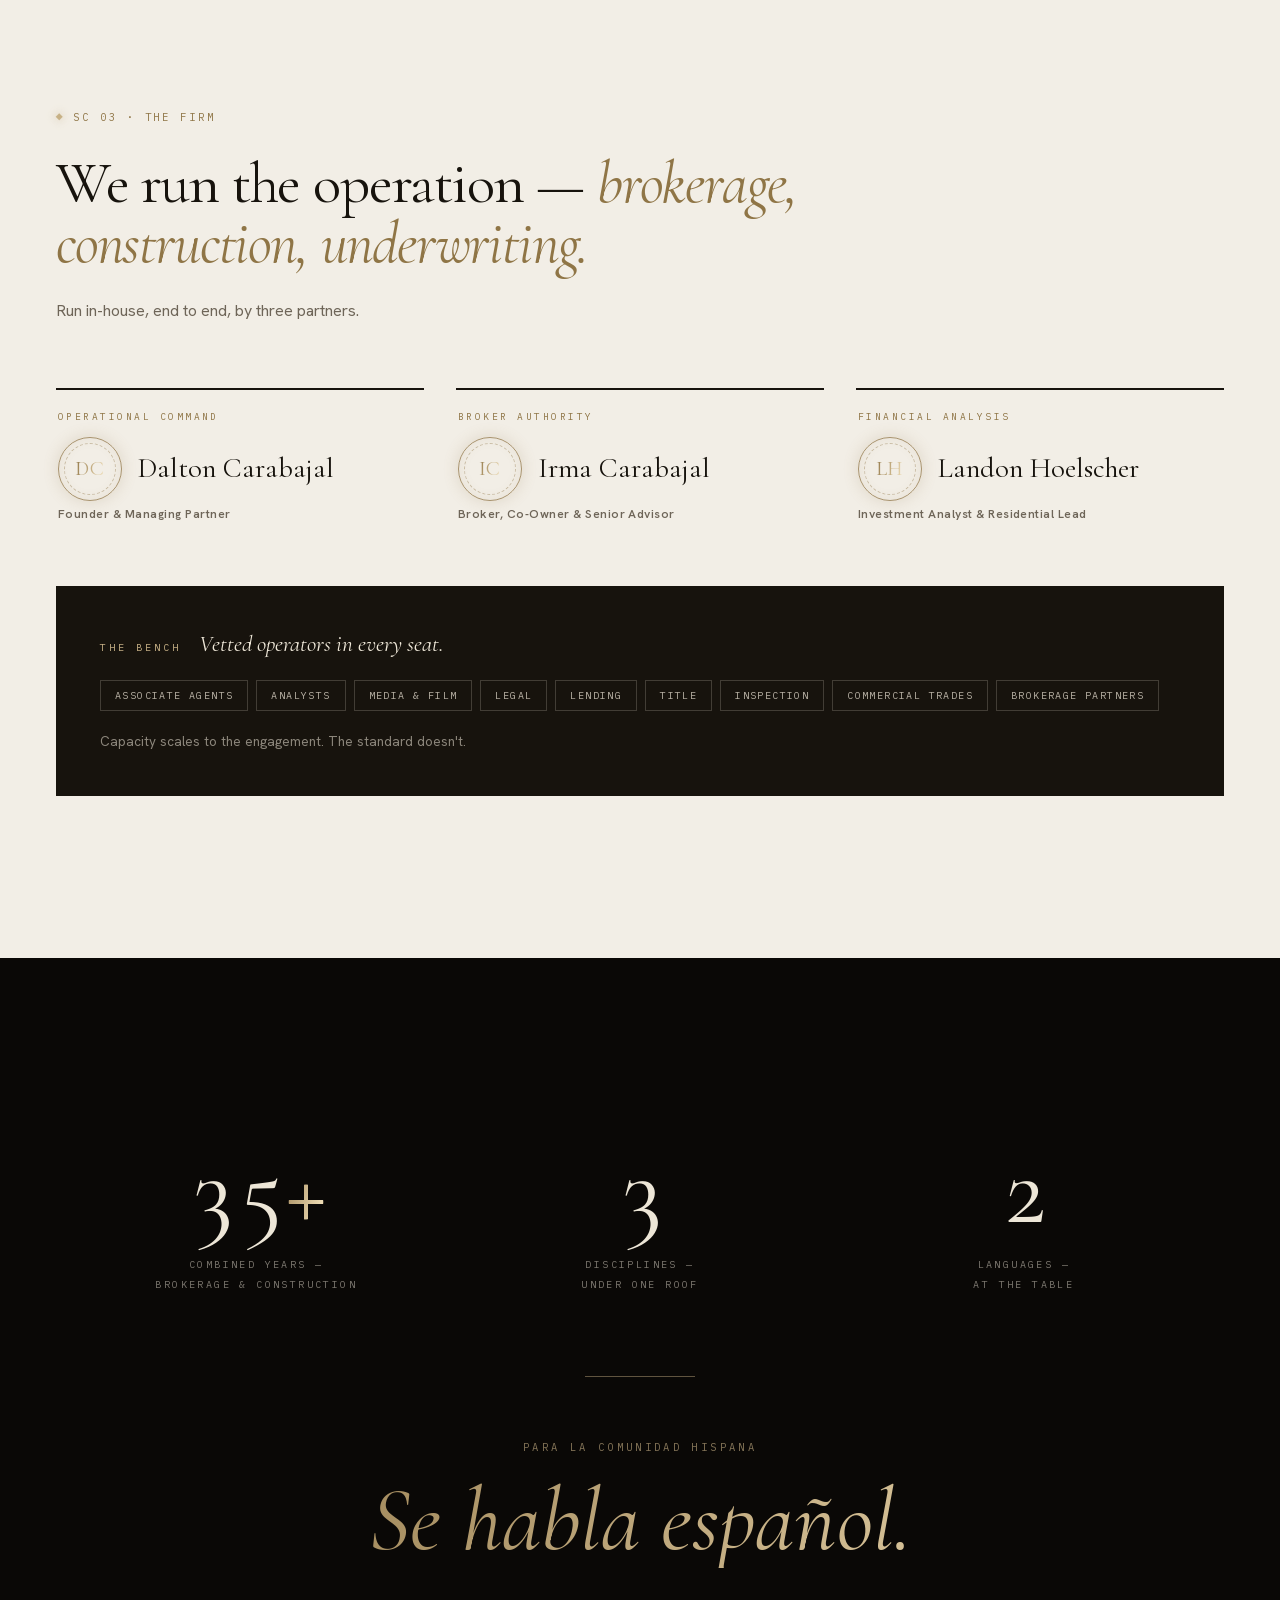
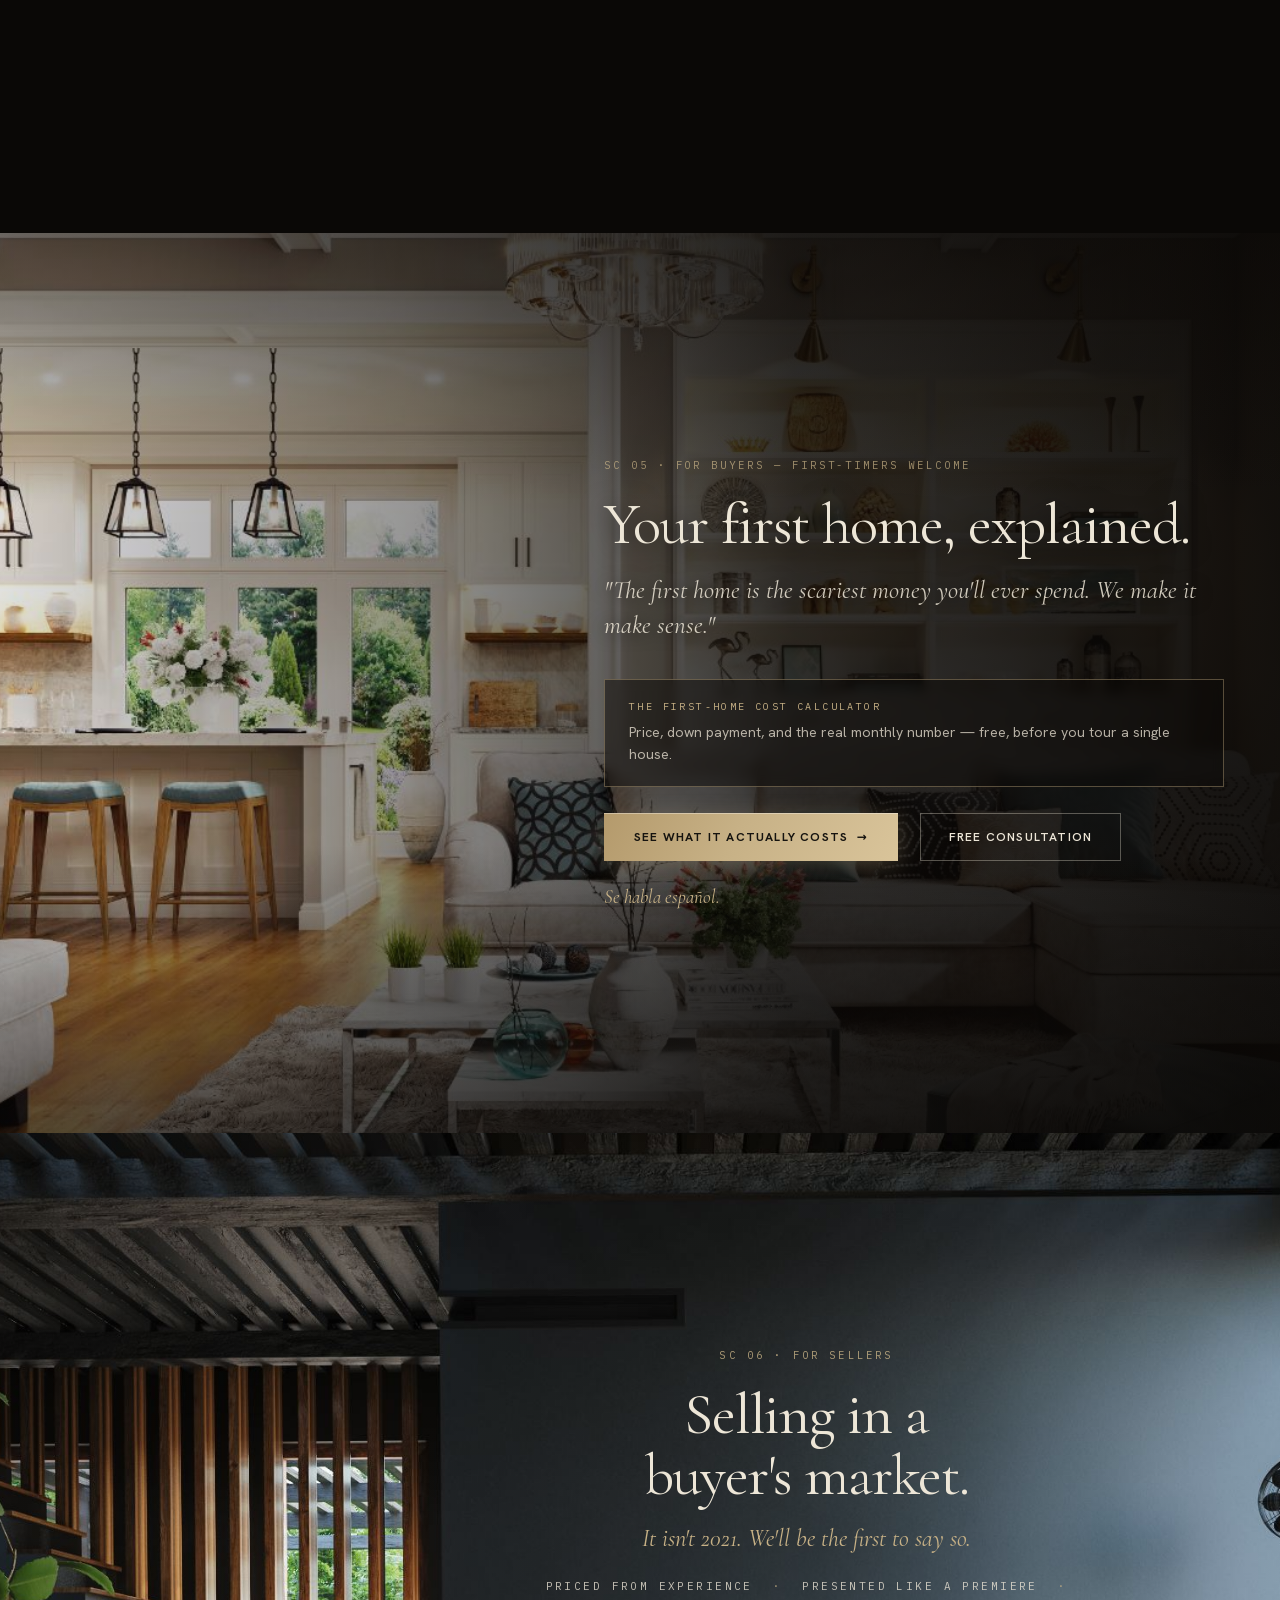
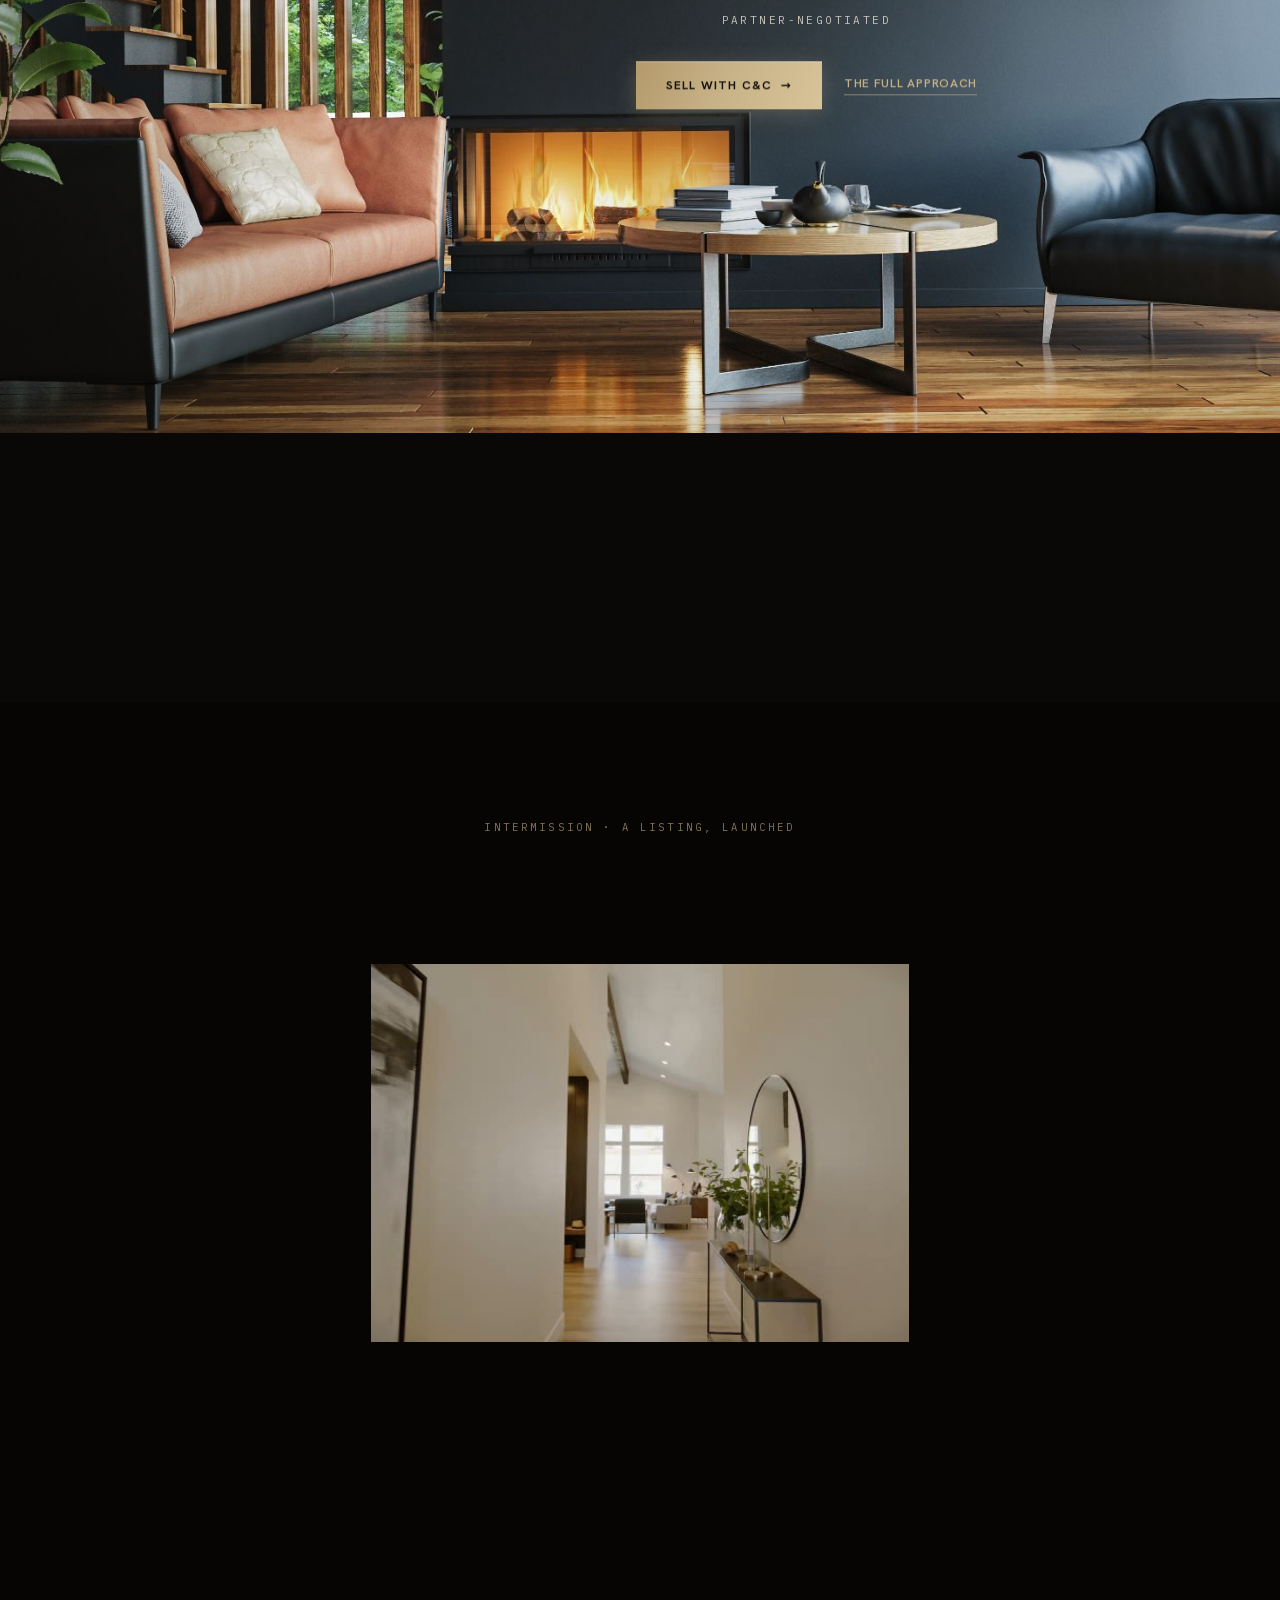
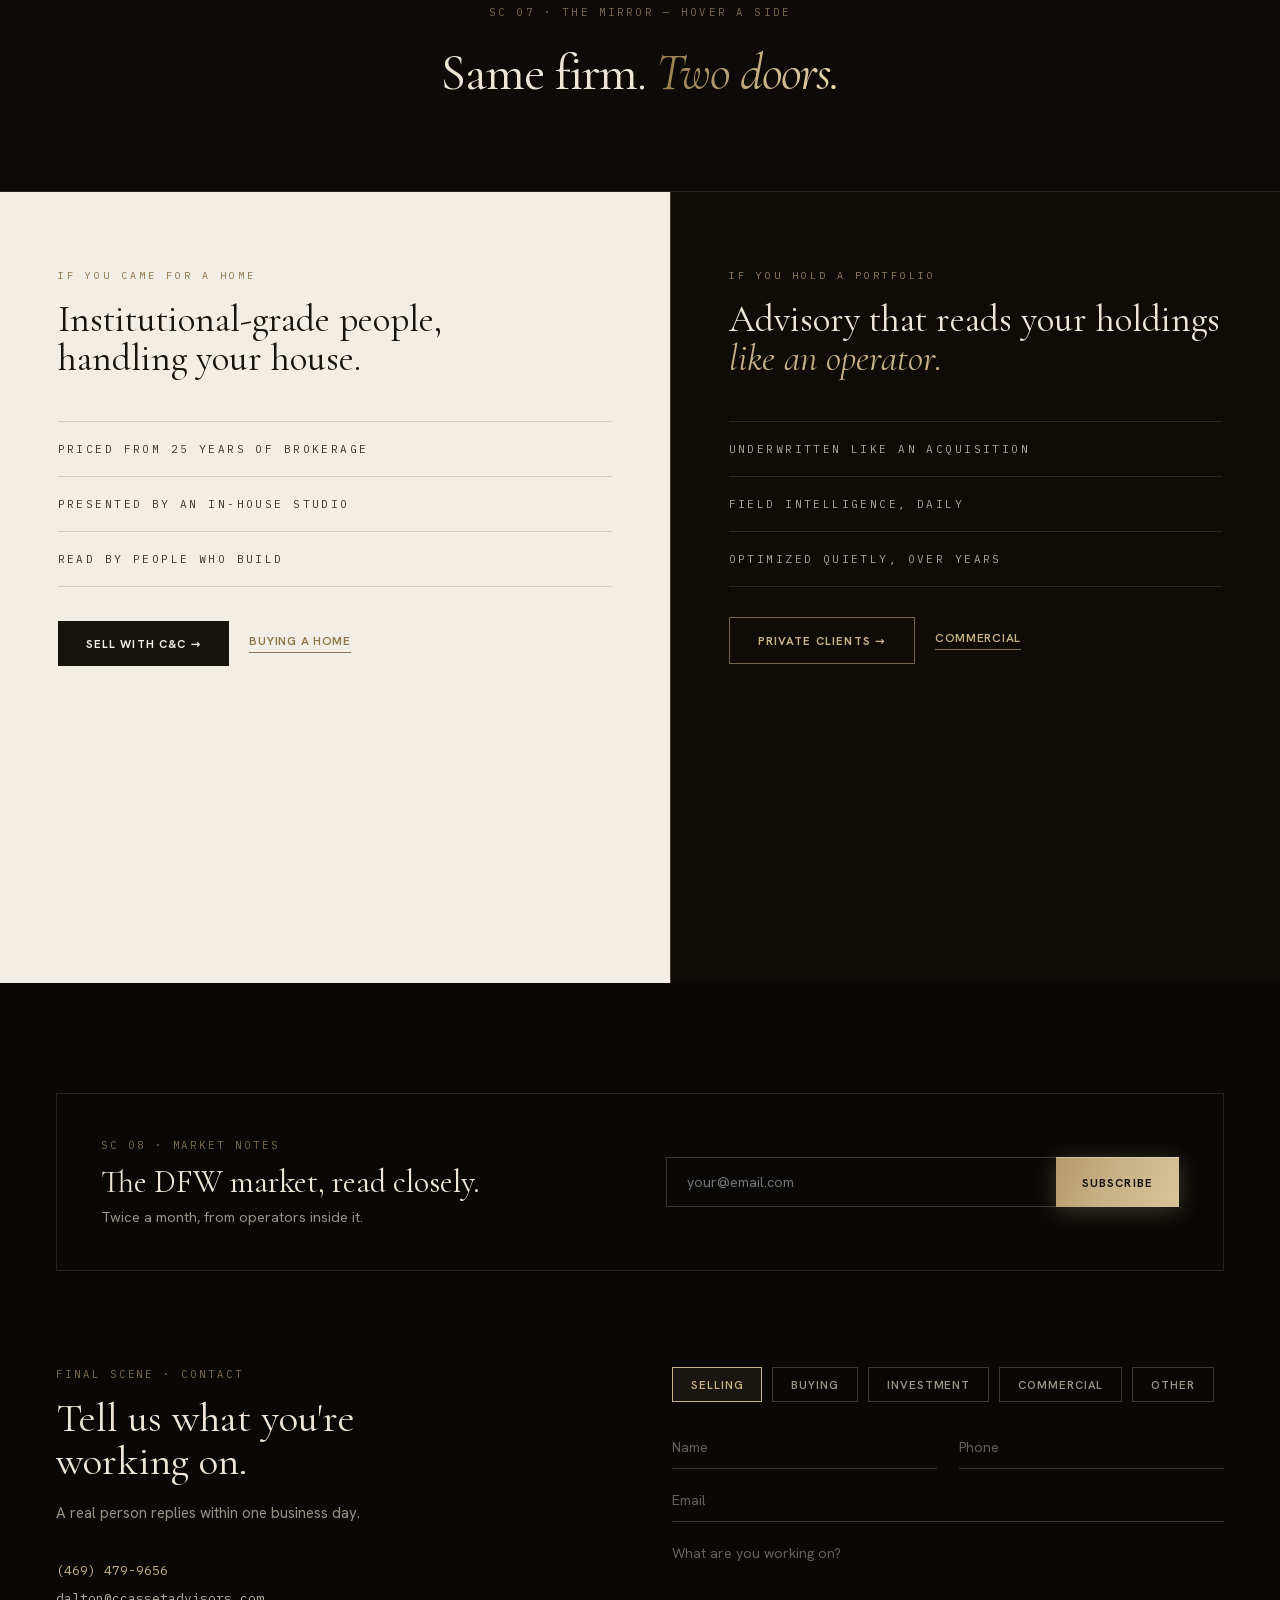
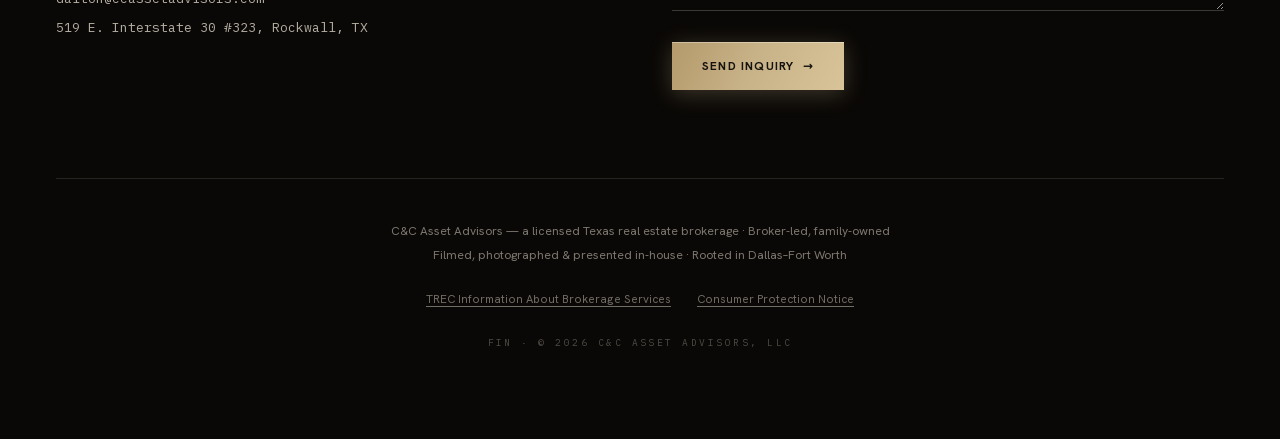
==== commit a780a7f4: "Add files via upload" ====
--- a/index.html
+++ b/index.html
@@ -73,16 +73,32 @@
 @media (max-width:920px){
   .hud-bottom{display:none}
 
-  /* SC01: one clean screen — no pinned beats */
+  /* SC01: one clean screen — no pinned beats, statement-scale type */
   #sc-open{height:100svh!important}
   #heroB2{display:none}
   .hero-ctas{right:var(--pad-x);bottom:max(11svh,88px)!important;gap:10px!important}
-
-  /* SC02: the reel becomes a native swipe strip */
+  .hero-kicker{font-size:9.5px!important;letter-spacing:.24em!important;color:rgba(199,177,134,.85)!important}
+  .hero-line{font-size:clamp(40px,11.5vw,52px)!important;line-height:1.04!important}
+  .hero-tag{font-size:10px!important;letter-spacing:.22em!important;color:rgba(237,230,215,.9)!important}
+
+  /* intermission: balanced rhythm */
+  #interCap1{padding:0 var(--pad-x) 16px!important;font-size:9.5px!important;letter-spacing:.24em!important}
+  #interCap2{gap:16px!important;padding:20px var(--pad-x) 4px!important}
+  #interCap2>div{font-size:clamp(22px,6.4vw,28px)!important;line-height:1.25!important}
+  #openFilm{font-size:10px!important;padding-bottom:5px!important}
+
+  /* mirror: readable mono rows */
+  #mirrorL .mono-row,#mirrorR .mono-row{font-size:10px!important;letter-spacing:.12em!important;padding:15px 0!important}
+  #mirrorL>div:nth-child(2),#mirrorR>div:nth-child(2){font-size:clamp(26px,7.4vw,34px)!important}
+  #mirrorL>div:nth-child(3),#mirrorR>div:nth-child(3){margin-top:26px!important}
+
+  /* SC02: the reel becomes a native swipe strip
+     (width:auto is what makes the track actually scrollable — with the
+      inline width:max-content it can never overflow itself) */
   #sc-work{height:auto!important}
   #sc-work>div{position:static!important;height:auto!important;padding:0}
   #sc-work>div>div:first-child{padding:0 var(--pad-x) 16px!important}
-  #workTrack{overflow-x:auto;transform:none!important;-webkit-overflow-scrolling:touch;scroll-snap-type:x mandatory;scrollbar-width:none;gap:8px!important}
+  #workTrack{width:auto!important;overflow-x:auto;transform:none!important;-webkit-overflow-scrolling:touch;scroll-snap-type:x mandatory;scrollbar-width:none;gap:8px!important}
   #workTrack::-webkit-scrollbar{display:none}
   #workTrack>div:first-child{width:82vw!important;height:auto!important;padding:0 6vw 8px 0!important;scroll-snap-align:start;justify-content:flex-start!important;gap:12px!important}
   #workTrack>div:last-child{width:86vw!important;height:auto!important;padding:4px 8vw 8px 2px!important;scroll-snap-align:start;justify-content:flex-start!important;gap:14px!important}
@@ -176,19 +192,20 @@
     <div style="position:absolute;top:0;left:0;right:0;height:13vh;background:#050403;z-index:5;transform-origin:top;animation:barOpen 2.2s cubic-bezier(.76,0,.24,1) .5s both"></div>
     <div style="position:absolute;bottom:0;left:0;right:0;height:13vh;background:#050403;z-index:5;transform-origin:bottom;animation:barOpen 2.2s cubic-bezier(.76,0,.24,1) .5s both"></div>
 
-    <div style="position:absolute;left:var(--pad-x);top:max(74px,11svh);font-family:var(--mono);font-size:10.5px;letter-spacing:.28em;color:rgba(237,230,215,.5);animation:fadeIn 1.6s 1.2s both">SC 01 · COLD OPEN · DALLAS–FORT WORTH</div>
+    <canvas class="embers" aria-hidden="true"></canvas>
+    <div class="hide-m" style="position:absolute;left:var(--pad-x);top:max(74px,11svh);font-family:var(--mono);font-size:10.5px;letter-spacing:.28em;color:rgba(237,230,215,.5);animation:fadeIn 1.6s 1.2s both">SC 01 · COLD OPEN · DALLAS–FORT WORTH</div>
 
     <!-- beat 1 -->
     <div id="heroB1" style="position:absolute;inset:0;pointer-events:none;will-change:opacity,transform">
       <div style="position:absolute;left:0;right:0;top:50%;transform:translateY(-56%);display:flex;flex-direction:column;align-items:center;text-align:center;padding:0 clamp(16px,4vw,40px)">
-        <p style="font-family:var(--mono);font-size:clamp(9px,1vw,11px);letter-spacing:.38em;color:rgba(237,230,215,.6);animation:fadeIn 1.4s .4s both;text-shadow:0 1px 14px rgba(10,8,6,.8);margin:0 0 clamp(18px,3svh,32px)">DALLAS–FORT WORTH · REAL ESTATE ADVISORY</p>
+        <p class="hero-kicker" style="font-family:var(--mono);font-size:clamp(9px,1vw,11px);letter-spacing:.38em;color:rgba(237,230,215,.6);animation:fadeIn 1.4s .4s both;text-shadow:0 1px 14px rgba(10,8,6,.8);margin:0 0 clamp(18px,3svh,32px)">DALLAS–FORT WORTH · REAL ESTATE ADVISORY</p>
         <h1 style="margin:0;font-weight:400">
-          <span style="display:block;overflow:hidden;padding-bottom:.05em"><span style="display:inline-block;animation:rise 1.2s var(--ease-out) .55s both;font-family:var(--serif);font-size:clamp(36px,min(6.6vw,9.4svh),112px);line-height:1.02;letter-spacing:-0.022em;color:#EDE6D7;text-shadow:0 2px 26px rgba(10,8,6,.75)">The home you live in.</span></span>
-          <span style="display:block;overflow:hidden;padding-bottom:.07em"><span style="display:inline-block;animation:rise 1.2s var(--ease-out) .85s both;font-family:var(--serif);font-style:italic;font-size:clamp(36px,min(6.6vw,9.4svh),112px);line-height:1.02;letter-spacing:-0.022em;color:#C7B186;text-shadow:0 2px 26px rgba(10,8,6,.8)">The assets you build.</span></span>
+          <span style="display:block;overflow:hidden;padding-bottom:.05em"><span class="hero-line" style="display:inline-block;animation:rise 1.2s var(--ease-out) .55s both;font-family:var(--serif);font-size:clamp(36px,min(6.6vw,9.4svh),112px);line-height:1.02;letter-spacing:-0.022em;color:#EDE6D7;text-shadow:0 2px 26px rgba(10,8,6,.75)">The home you live in.</span></span>
+          <span style="display:block;overflow:hidden;padding-bottom:.07em"><span class="hero-line gold-text" style="display:inline-block;animation:rise 1.2s var(--ease-out) .85s both;font-family:var(--serif);font-style:italic;font-size:clamp(36px,min(6.6vw,9.4svh),112px);line-height:1.02;letter-spacing:-0.022em">The assets you build.</span></span>
         </h1>
         <div style="display:flex;align-items:center;gap:clamp(14px,2vw,22px);margin-top:clamp(18px,3svh,34px);animation:fadeIn 1.3s 1.5s both">
           <div style="width:min(90px,9vw);height:1px;background:rgba(199,177,134,.55)"></div>
-          <div style="font-family:var(--mono);font-size:clamp(9.5px,1vw,12px);letter-spacing:.34em;color:rgba(237,230,215,.78);white-space:nowrap;text-shadow:0 1px 14px rgba(10,8,6,.8)">THE SAME TRUSTED HANDS</div>
+          <div class="hero-tag" style="font-family:var(--mono);font-size:clamp(9.5px,1vw,12px);letter-spacing:.34em;color:rgba(237,230,215,.78);white-space:nowrap;text-shadow:0 1px 14px rgba(10,8,6,.8)">THE SAME TRUSTED HANDS</div>
           <div style="width:min(90px,9vw);height:1px;background:rgba(199,177,134,.55)"></div>
         </div>
       </div>
@@ -245,6 +262,9 @@
   </div>
 </section>
 
+<!-- gold ticker -->
+<div class="ticker" aria-hidden="true"><div class="ticker-track"><span>DALLAS</span><span>FORT WORTH</span><span>ROCKWALL</span><span>GRAND PRAIRIE</span><span>RESIDENTIAL</span><span>COMMERCIAL</span><span>INVESTMENT</span><span>BROKER-LED</span><span>FAMILY-OWNED</span><span>SE HABLA ESPAÑOL</span><span>DALLAS</span><span>FORT WORTH</span><span>ROCKWALL</span><span>GRAND PRAIRIE</span><span>RESIDENTIAL</span><span>COMMERCIAL</span><span>INVESTMENT</span><span>BROKER-LED</span><span>FAMILY-OWNED</span><span>SE HABLA ESPAÑOL</span></div></div>
+
 <!-- ================= SC 03 · THE FIRM ================= -->
 <section id="sc-firm" data-scene="2" style="position:relative;background:#F2EEE6;padding:clamp(130px,18vh,220px) var(--pad-x)">
   <div class="wrap-wide">
@@ -255,17 +275,17 @@
     <div style="display:grid;grid-template-columns:repeat(auto-fit,minmax(min(100%,260px),1fr));gap:clamp(18px,2.5vw,40px);margin-top:64px">
       <a href="firm.html" class="lift reveal" style="border-top:2px solid #17130D;padding:20px 2px 0;text-decoration:none;display:block">
         <div style="font-family:var(--mono);font-size:9.5px;letter-spacing:.26em;text-transform:uppercase;color:#8F7546">Operational command</div>
-        <div style="font-family:var(--serif);font-size:clamp(24px,2.2vw,30px);line-height:1.05;color:#17130D;margin-top:10px">Dalton Carabajal</div>
+        <div style="display:flex;align-items:center;gap:16px;margin-top:14px"><span class="medallion medallion--sm medallion--paper"><b>DC</b></span><span style="font-family:var(--serif);font-size:clamp(24px,2.2vw,30px);line-height:1.05;color:#17130D">Dalton Carabajal</span></div>
         <div style="font-size:12px;font-weight:600;letter-spacing:.04em;color:#6E6558;margin-top:5px">Founder &amp; Managing Partner</div>
       </a>
       <a href="firm.html" class="lift reveal" data-delay="1" style="border-top:2px solid #17130D;padding:20px 2px 0;text-decoration:none;display:block">
         <div style="font-family:var(--mono);font-size:9.5px;letter-spacing:.26em;text-transform:uppercase;color:#8F7546">Broker authority</div>
-        <div style="font-family:var(--serif);font-size:clamp(24px,2.2vw,30px);line-height:1.05;color:#17130D;margin-top:10px">Irma Carabajal</div>
+        <div style="display:flex;align-items:center;gap:16px;margin-top:14px"><span class="medallion medallion--sm medallion--paper"><b>IC</b></span><span style="font-family:var(--serif);font-size:clamp(24px,2.2vw,30px);line-height:1.05;color:#17130D">Irma Carabajal</span></div>
         <div style="font-size:12px;font-weight:600;letter-spacing:.04em;color:#6E6558;margin-top:5px">Broker, Co-Owner &amp; Senior Advisor</div>
       </a>
       <a href="firm.html" class="lift reveal" data-delay="2" style="border-top:2px solid #17130D;padding:20px 2px 0;text-decoration:none;display:block">
         <div style="font-family:var(--mono);font-size:9.5px;letter-spacing:.26em;text-transform:uppercase;color:#8F7546">Financial analysis</div>
-        <div style="font-family:var(--serif);font-size:clamp(24px,2.2vw,30px);line-height:1.05;color:#17130D;margin-top:10px">Landon Hoelscher</div>
+        <div style="display:flex;align-items:center;gap:16px;margin-top:14px"><span class="medallion medallion--sm medallion--paper"><b>LH</b></span><span style="font-family:var(--serif);font-size:clamp(24px,2.2vw,30px);line-height:1.05;color:#17130D">Landon Hoelscher</span></div>
         <div style="font-size:12px;font-weight:600;letter-spacing:.04em;color:#6E6558;margin-top:5px">Investment Analyst &amp; Residential Lead</div>
       </a>
     </div>
@@ -286,21 +306,21 @@
   <div class="wrap" style="text-align:center">
     <div class="stats3" style="display:grid;grid-template-columns:repeat(auto-fit,minmax(min(100%,220px),1fr));gap:clamp(28px,4vw,56px)">
       <div class="reveal">
-        <div class="stat-num" style="font-family:var(--serif);font-size:clamp(64px,8vw,124px);line-height:1;color:#EDE6D7">35<span style="color:#C7B186">+</span></div>
+        <div class="stat-num" style="font-family:var(--serif);font-size:clamp(64px,8vw,124px);line-height:1;color:#EDE6D7"><span data-count="35">0</span><span class="gold-text">+</span></div>
         <div class="stat-sub" style="font-family:var(--mono);font-size:10px;letter-spacing:.24em;color:rgba(237,230,215,.5);margin-top:14px;line-height:2">COMBINED YEARS —<br>BROKERAGE &amp; CONSTRUCTION</div>
       </div>
       <div class="reveal" data-delay="1">
-        <div class="stat-num" style="font-family:var(--serif);font-size:clamp(64px,8vw,124px);line-height:1;color:#EDE6D7">3</div>
+        <div class="stat-num" style="font-family:var(--serif);font-size:clamp(64px,8vw,124px);line-height:1;color:#EDE6D7"><span data-count="3">0</span></div>
         <div class="stat-sub" style="font-family:var(--mono);font-size:10px;letter-spacing:.24em;color:rgba(237,230,215,.5);margin-top:14px;line-height:2">DISCIPLINES —<br>UNDER ONE ROOF</div>
       </div>
       <div class="reveal" data-delay="2">
-        <div class="stat-num" style="font-family:var(--serif);font-size:clamp(64px,8vw,124px);line-height:1;color:#EDE6D7">2</div>
+        <div class="stat-num" style="font-family:var(--serif);font-size:clamp(64px,8vw,124px);line-height:1;color:#EDE6D7"><span data-count="2">0</span></div>
         <div class="stat-sub" style="font-family:var(--mono);font-size:10px;letter-spacing:.24em;color:rgba(237,230,215,.5);margin-top:14px;line-height:2">LANGUAGES —<br>AT THE TABLE</div>
       </div>
     </div>
     <div class="reveal-line" style="width:110px;height:1px;background:rgba(199,177,134,.45);margin:clamp(64px,9vh,110px) auto 0"></div>
     <div class="reveal-fade" style="font-family:var(--mono);font-size:10.5px;letter-spacing:.32em;color:rgba(199,177,134,.65);margin-top:clamp(48px,7vh,80px)">PARA LA COMUNIDAD HISPANA</div>
-    <h2 class="reveal" style="margin:20px 0 0;font-family:var(--serif);font-style:italic;font-weight:400;font-size:clamp(46px,7vw,110px);line-height:1.05;color:#C7B186">Se habla español.</h2>
+    <h2 class="reveal gold-text" style="margin:20px 0 0;font-family:var(--serif);font-style:italic;font-weight:400;font-size:clamp(46px,7vw,110px);line-height:1.05">Se habla español.</h2>
     <p class="reveal-fade" style="font-size:clamp(15px,1.4vw,18px);line-height:1.65;color:rgba(237,230,215,.7);max-width:620px;margin:26px auto 0">The whole engagement — pricing, contracts, negotiation — in English or Spanish. Not a translator. Your advisors.</p>
   </div>
 </section>
@@ -368,7 +388,7 @@
 <section id="sc-mirror" data-scene="6" style="position:relative;background:#0D0A07">
   <div style="padding:clamp(130px,18vh,210px) var(--pad-x) clamp(80px,10vh,120px);text-align:center">
     <div class="reveal-fade" style="font-family:var(--mono);font-size:10.5px;letter-spacing:.3em;color:rgba(199,177,134,.6)">SC 07 · THE MIRROR<span class="hide-m"> — HOVER A SIDE</span></div>
-    <h2 class="h-display reveal" style="font-size:clamp(34px,4vw,64px);line-height:1.1;max-width:900px;margin:26px auto 0">Same firm. <em>Two doors.</em></h2>
+    <h2 class="h-display reveal" style="font-size:clamp(34px,4vw,64px);line-height:1.1;max-width:900px;margin:26px auto 0">Same firm. <em class="gold-text">Two doors.</em></h2>
   </div>
 
   <div style="display:flex;flex-wrap:wrap;min-height:88svh;border-top:1px solid rgba(199,177,134,.18)">
@@ -376,9 +396,9 @@
       <div style="font-family:var(--mono);font-size:10px;letter-spacing:.3em;color:#8F7546">IF YOU CAME FOR A HOME</div>
       <div style="font-family:var(--serif);font-size:clamp(30px,2.9vw,46px);line-height:1.06;margin-top:18px;max-width:520px">Institutional-grade people, handling your house.</div>
       <div style="margin-top:42px;max-width:560px">
-        <div style="border-top:1px solid rgba(23,19,13,.14);padding:20px 0;font-family:var(--mono);font-size:11px;letter-spacing:.22em;color:#3A3428">PRICED FROM 25 YEARS OF BROKERAGE</div>
-        <div style="border-top:1px solid rgba(23,19,13,.14);padding:20px 0;font-family:var(--mono);font-size:11px;letter-spacing:.22em;color:#3A3428">PRESENTED BY AN IN-HOUSE STUDIO</div>
-        <div style="border-top:1px solid rgba(23,19,13,.14);border-bottom:1px solid rgba(23,19,13,.14);padding:20px 0;font-family:var(--mono);font-size:11px;letter-spacing:.22em;color:#3A3428">READ BY PEOPLE WHO BUILD</div>
+        <div class="mono-row" style="border-top:1px solid rgba(23,19,13,.14);padding:20px 0;font-family:var(--mono);font-size:11px;letter-spacing:.22em;color:#3A3428">PRICED FROM 25 YEARS OF BROKERAGE</div>
+        <div class="mono-row" style="border-top:1px solid rgba(23,19,13,.14);padding:20px 0;font-family:var(--mono);font-size:11px;letter-spacing:.22em;color:#3A3428">PRESENTED BY AN IN-HOUSE STUDIO</div>
+        <div class="mono-row" style="border-top:1px solid rgba(23,19,13,.14);border-bottom:1px solid rgba(23,19,13,.14);padding:20px 0;font-family:var(--mono);font-size:11px;letter-spacing:.22em;color:#3A3428">READ BY PEOPLE WHO BUILD</div>
       </div>
       <div style="display:flex;align-items:center;gap:20px;margin-top:34px;flex-wrap:wrap">
         <a href="sell.html" class="btn btn-ink" style="padding:15px 28px;font-size:11.5px">Sell with C&amp;C →</a>
@@ -389,9 +409,9 @@
       <div style="font-family:var(--mono);font-size:10px;letter-spacing:.3em;color:rgba(199,177,134,.7)">IF YOU HOLD A PORTFOLIO</div>
       <div style="font-family:var(--serif);font-size:clamp(30px,2.9vw,46px);line-height:1.06;margin-top:18px;max-width:520px">Advisory that reads your holdings <em style="color:#C7B186">like an operator.</em></div>
       <div style="margin-top:42px;max-width:560px">
-        <div style="border-top:1px solid rgba(237,230,215,.13);padding:20px 0;font-family:var(--mono);font-size:11px;letter-spacing:.22em;color:rgba(237,230,215,.7)">UNDERWRITTEN LIKE AN ACQUISITION</div>
-        <div style="border-top:1px solid rgba(237,230,215,.13);padding:20px 0;font-family:var(--mono);font-size:11px;letter-spacing:.22em;color:rgba(237,230,215,.7)">FIELD INTELLIGENCE, DAILY</div>
-        <div style="border-top:1px solid rgba(237,230,215,.13);border-bottom:1px solid rgba(237,230,215,.13);padding:20px 0;font-family:var(--mono);font-size:11px;letter-spacing:.22em;color:rgba(237,230,215,.7)">OPTIMIZED QUIETLY, OVER YEARS</div>
+        <div class="mono-row" style="border-top:1px solid rgba(237,230,215,.13);padding:20px 0;font-family:var(--mono);font-size:11px;letter-spacing:.22em;color:rgba(237,230,215,.7)">UNDERWRITTEN LIKE AN ACQUISITION</div>
+        <div class="mono-row" style="border-top:1px solid rgba(237,230,215,.13);padding:20px 0;font-family:var(--mono);font-size:11px;letter-spacing:.22em;color:rgba(237,230,215,.7)">FIELD INTELLIGENCE, DAILY</div>
+        <div class="mono-row" style="border-top:1px solid rgba(237,230,215,.13);border-bottom:1px solid rgba(237,230,215,.13);padding:20px 0;font-family:var(--mono);font-size:11px;letter-spacing:.22em;color:rgba(237,230,215,.7)">OPTIMIZED QUIETLY, OVER YEARS</div>
       </div>
       <div style="display:flex;align-items:center;gap:20px;margin-top:30px;flex-wrap:wrap">
         <a href="private-clients.html" class="btn btn-ghost--gold" style="font-size:11.5px;font-weight:700">Private clients →</a>
@@ -468,7 +488,7 @@
 </main>
 
 <!-- sticky booking CTA -->
-<div class="sticky-cta"><a href="#contact">Book a consultation</a></div>
+<div class="sticky-cta sticky-duo"><a class="show-m" href="tel:+14694799656" style="background:#17130D;color:#C7B186;border-top:1px solid rgba(199,177,134,.4)">Call now</a><a href="#contact">Book a consultation</a></div>
 
 <!-- lightbox — stills -->
 <div class="modal" id="lbModal" role="dialog" aria-modal="true" aria-label="Portfolio still">
--- a/css/site.css
+++ b/css/site.css
@@ -211,9 +211,9 @@
   .h-display{letter-spacing:-0.015em}
 
   /* sticky CTA becomes a slim bottom bar instead of a floating pill */
-  .sticky-cta{left:0;right:0;bottom:0!important;transform:translateY(101%)}
+  .sticky-cta{left:0;right:0;bottom:0!important;transform:translateY(101%);display:flex}
   .sticky-cta.on{transform:none}
-  .sticky-cta a{display:block;text-align:center;padding:15px 20px calc(15px + env(safe-area-inset-bottom));animation:none;box-shadow:0 -10px 28px rgba(0,0,0,.45)}
+  .sticky-cta a{display:block;flex:1;text-align:center;padding:15px 12px calc(15px + env(safe-area-inset-bottom));animation:none;box-shadow:0 -10px 28px rgba(0,0,0,.45)}
 
   /* row-hover indent is a desktop affordance */
   .row-hover:hover{padding-left:0}
@@ -232,3 +232,90 @@
   .reveal,.reveal-fade{opacity:1;transform:none}
   .reveal-line{transform:scaleX(1)}
 }
+
+/* ============================================================
+   V2 — GOLD AMPLIFICATION LAYER
+   ============================================================ */
+:root{
+  --gold-hi:#F4E3BB;
+  --gold-grad:linear-gradient(105deg,#8F7546 0%,#C7B186 28%,#F4E3BB 50%,#C7B186 72%,#8F7546 100%);
+}
+
+/* selection + scrollbar carry the brand */
+::selection{background:rgba(199,177,134,.4);color:#0A0806}
+html{scrollbar-color:#8F7546 #0C0A07}
+::-webkit-scrollbar{width:11px}
+::-webkit-scrollbar-track{background:#0C0A07}
+::-webkit-scrollbar-thumb{background:linear-gradient(#C7B186,#8F7546);border-radius:6px;border:2px solid #0C0A07}
+
+/* scroll progress hairline under the HUD */
+.scroll-progress{position:fixed;top:58px;left:0;height:2px;width:100%;z-index:81;transform:scaleX(0);transform-origin:left;background:linear-gradient(90deg,#8F7546,#C7B186 40%,#F4E3BB 90%);box-shadow:0 0 12px rgba(199,177,134,.55);will-change:transform;pointer-events:none}
+
+/* shimmering gold display text */
+.gold-text{background:var(--gold-grad);background-size:220% 100%;-webkit-background-clip:text;background-clip:text;color:transparent;-webkit-text-fill-color:transparent;animation:sheen 7s ease-in-out infinite}
+@keyframes sheen{0%,100%{background-position:0% 0}50%{background-position:100% 0}}
+
+/* gold buttons: gradient, glow, light-sweep */
+.btn{position:relative;overflow:hidden}
+.btn-gold{background:linear-gradient(115deg,#B49A6C,#C7B186 45%,#D9C49A);box-shadow:0 4px 22px rgba(199,177,134,.28),inset 0 1px 0 rgba(255,255,255,.35);transition:box-shadow .45s,transform .45s var(--ease-out),background .45s}
+.btn-gold:hover{background:linear-gradient(115deg,#C7B186,#E8D5AC 45%,#F4E3BB);box-shadow:0 8px 34px rgba(199,177,134,.5),inset 0 1px 0 rgba(255,255,255,.5);transform:translateY(-2px);color:var(--ink-4)}
+.btn-gold::after{content:'';position:absolute;top:0;bottom:0;left:-80%;width:50%;background:linear-gradient(100deg,transparent,rgba(255,255,255,.55),transparent);transform:skewX(-20deg);transition:left .7s var(--ease-out);pointer-events:none}
+.btn-gold:hover::after{left:130%}
+.btn-ghost:hover,.btn-ghost--gold:hover{box-shadow:0 0 26px rgba(199,177,134,.25)}
+.hud-contact:hover{box-shadow:0 0 18px rgba(199,177,134,.3)}
+
+/* section labels get a gold spark */
+.mono-label::before{content:'';display:inline-block;width:5px;height:5px;background:var(--gold);transform:rotate(45deg) translateY(-1px);margin-right:12px;box-shadow:0 0 8px rgba(199,177,134,.8);vertical-align:1px}
+
+/* gradient hairlines for dark-section rules */
+.gold-rule{height:1px;border:none;background:linear-gradient(90deg,transparent,rgba(199,177,134,.7),transparent)}
+
+/* row-hover: growing gold bar */
+.row-hover{position:relative}
+.row-hover::before{content:'';position:absolute;left:0;top:0;width:2px;height:100%;background:linear-gradient(180deg,#C7B186,transparent);transform:scaleY(0);transform-origin:top;transition:transform .45s var(--ease-out)}
+@media (hover:hover){.row-hover:hover::before{transform:scaleY(1)}}
+
+/* tilt cards */
+[data-tilt]{transform-style:preserve-3d;will-change:transform;transition:box-shadow .5s}
+@media (hover:hover){[data-tilt]:hover{box-shadow:0 18px 44px rgba(0,0,0,.45),0 0 0 1px rgba(199,177,134,.28)}}
+
+/* ember particle canvas */
+.embers{position:absolute;inset:0;pointer-events:none;z-index:3}
+@media (max-width:920px),(pointer:coarse),(prefers-reduced-motion:reduce){.embers{display:none}}
+
+/* marquee ticker */
+.ticker{overflow:hidden;border-top:1px solid rgba(199,177,134,.22);border-bottom:1px solid rgba(199,177,134,.22);background:linear-gradient(180deg,rgba(199,177,134,.05),rgba(199,177,134,.02));padding:16px 0;position:relative}
+.ticker-track{display:flex;gap:0;width:max-content;animation:tickerScroll 42s linear infinite;will-change:transform}
+.ticker:hover .ticker-track{animation-play-state:paused}
+.ticker-track span{font-family:var(--mono);font-size:11px;letter-spacing:.32em;color:rgba(199,177,134,.75);white-space:nowrap;padding:0 28px;display:flex;align-items:center;gap:28px}
+.ticker-track span::after{content:'◆';font-size:7px;color:rgba(199,177,134,.5)}
+@keyframes tickerScroll{to{transform:translate3d(-50%,0,0)}}
+@media (prefers-reduced-motion:reduce){.ticker-track{animation:none}}
+
+/* monogram medallion — the no-photo team mark */
+.medallion{position:relative;width:92px;height:92px;border-radius:50%;display:flex;align-items:center;justify-content:center;flex:none}
+.medallion::before{content:'';position:absolute;inset:0;border-radius:50%;border:1px solid rgba(199,177,134,.65);box-shadow:0 0 22px rgba(199,177,134,.25),inset 0 0 18px rgba(199,177,134,.12)}
+.medallion::after{content:'';position:absolute;inset:6px;border-radius:50%;border:1px dashed rgba(199,177,134,.35)}
+.medallion b{font-family:var(--serif);font-weight:400;font-size:30px;letter-spacing:.04em;background:var(--gold-grad);background-size:220% 100%;-webkit-background-clip:text;background-clip:text;color:transparent;animation:sheen 7s ease-in-out infinite}
+.medallion small{position:absolute;bottom:-22px;left:50%;transform:translateX(-50%);font-family:var(--mono);font-size:8px;letter-spacing:.3em;color:rgba(199,177,134,.6);white-space:nowrap}
+.medallion--sm{width:64px;height:64px}
+.medallion--sm b{font-size:21px}
+.medallion--paper::before{border-color:rgba(143,117,70,.75);box-shadow:0 0 16px rgba(143,117,70,.2),inset 0 0 12px rgba(143,117,70,.1)}
+.medallion--paper::after{border-color:rgba(143,117,70,.4)}
+
+/* compact inline lead form (every page's contact section) */
+.lead-mini{display:flex;flex-direction:column;gap:12px;min-width:min(100%,380px);flex:1 1 340px}
+.lead-mini .lm-row{display:grid;grid-template-columns:1fr 1fr;gap:12px}
+.lead-mini input,.lead-mini textarea{background:rgba(237,230,215,.04);border:1px solid rgba(237,230,215,.16);padding:13px 15px;font-size:13.5px;font-family:var(--sans);color:var(--bone);outline:none;border-radius:0;width:100%;transition:border-color .3s,box-shadow .3s}
+.lead-mini input::placeholder,.lead-mini textarea::placeholder{color:rgba(237,230,215,.38)}
+.lead-mini input:focus,.lead-mini textarea:focus{border-color:rgba(199,177,134,.7);box-shadow:0 0 14px rgba(199,177,134,.15)}
+.lead-mini .sent-note{display:none;border:1px solid rgba(199,177,134,.5);padding:22px;font-size:14.5px;color:var(--bone);animation:rev .5s both;background:rgba(199,177,134,.05)}
+@media (max-width:560px){.lead-mini .lm-row{grid-template-columns:1fr}}
+
+/* count-up stat helper */
+[data-count]{font-variant-numeric:tabular-nums}
+
+/* reveal: subtle unblur for extra depth */
+.reveal{filter:blur(7px)}
+.reveal.in{filter:blur(0)}
+@media (prefers-reduced-motion:reduce){.reveal{filter:none}}
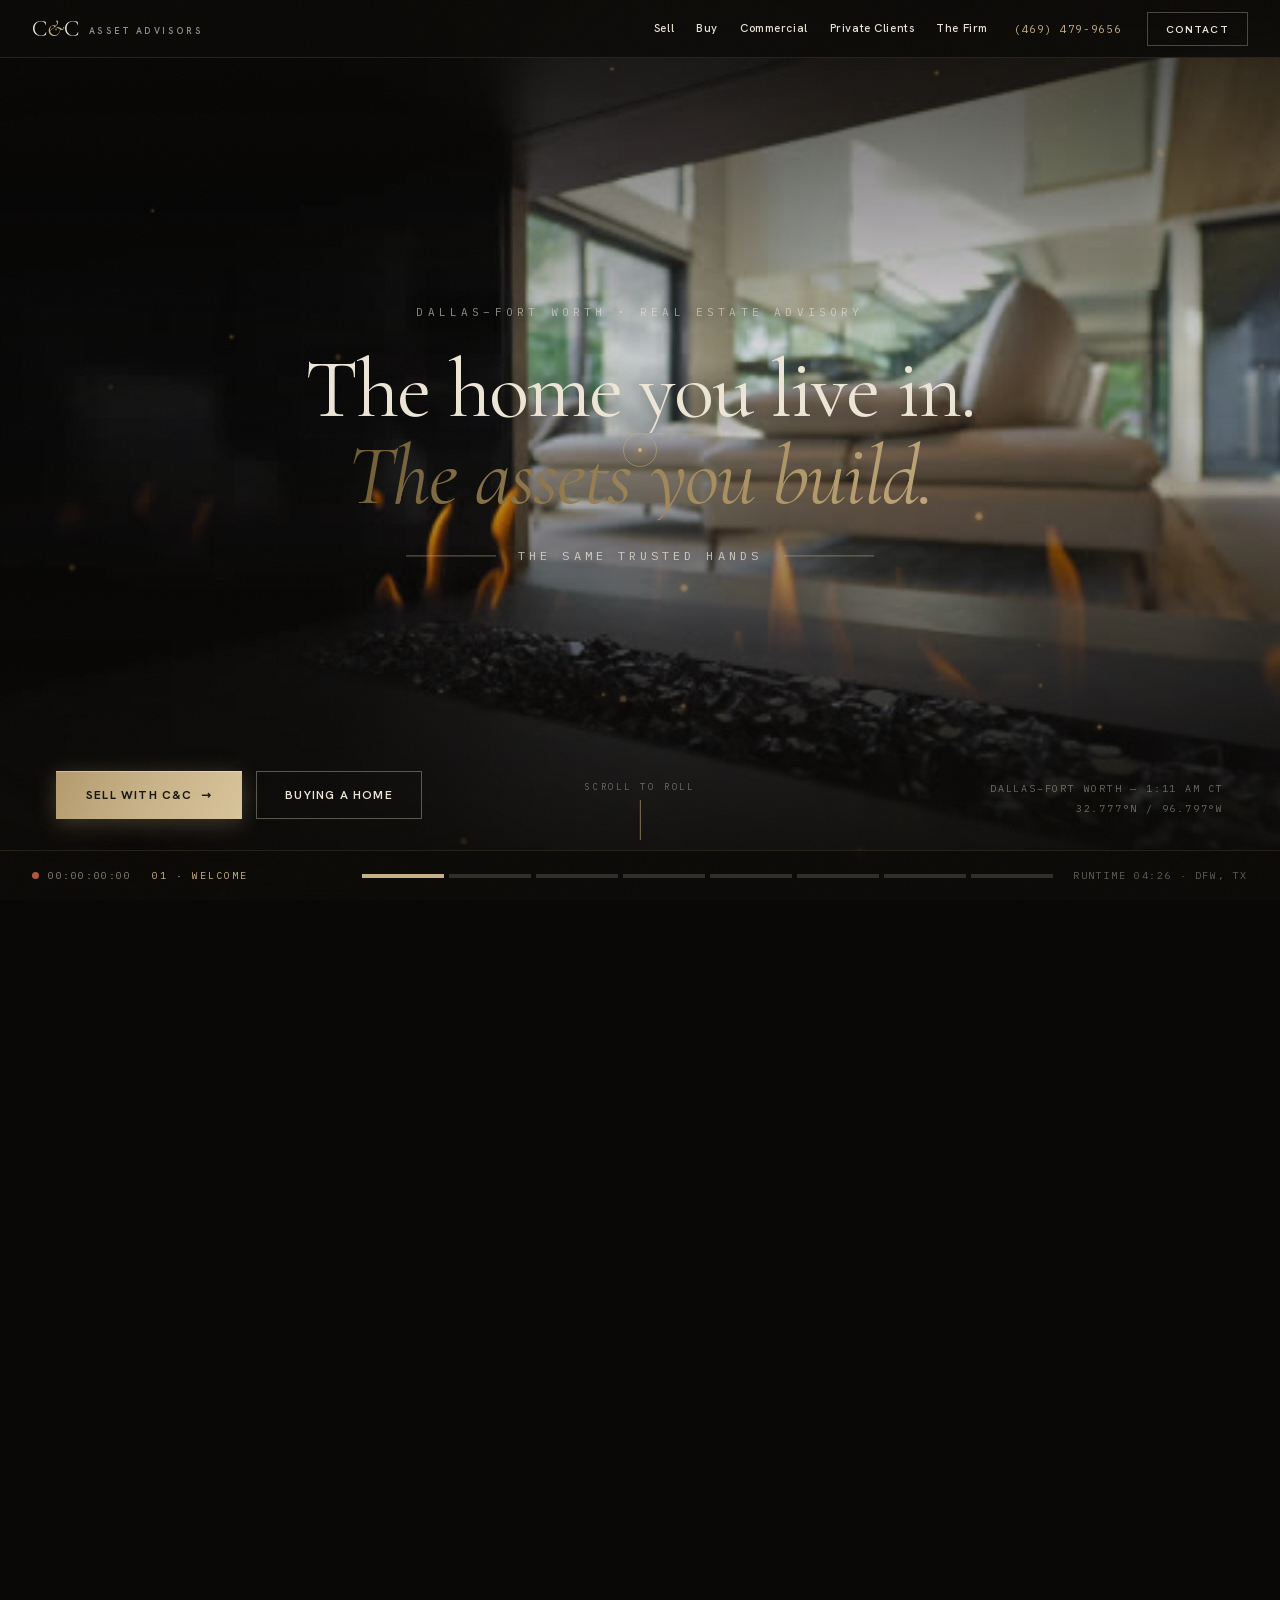
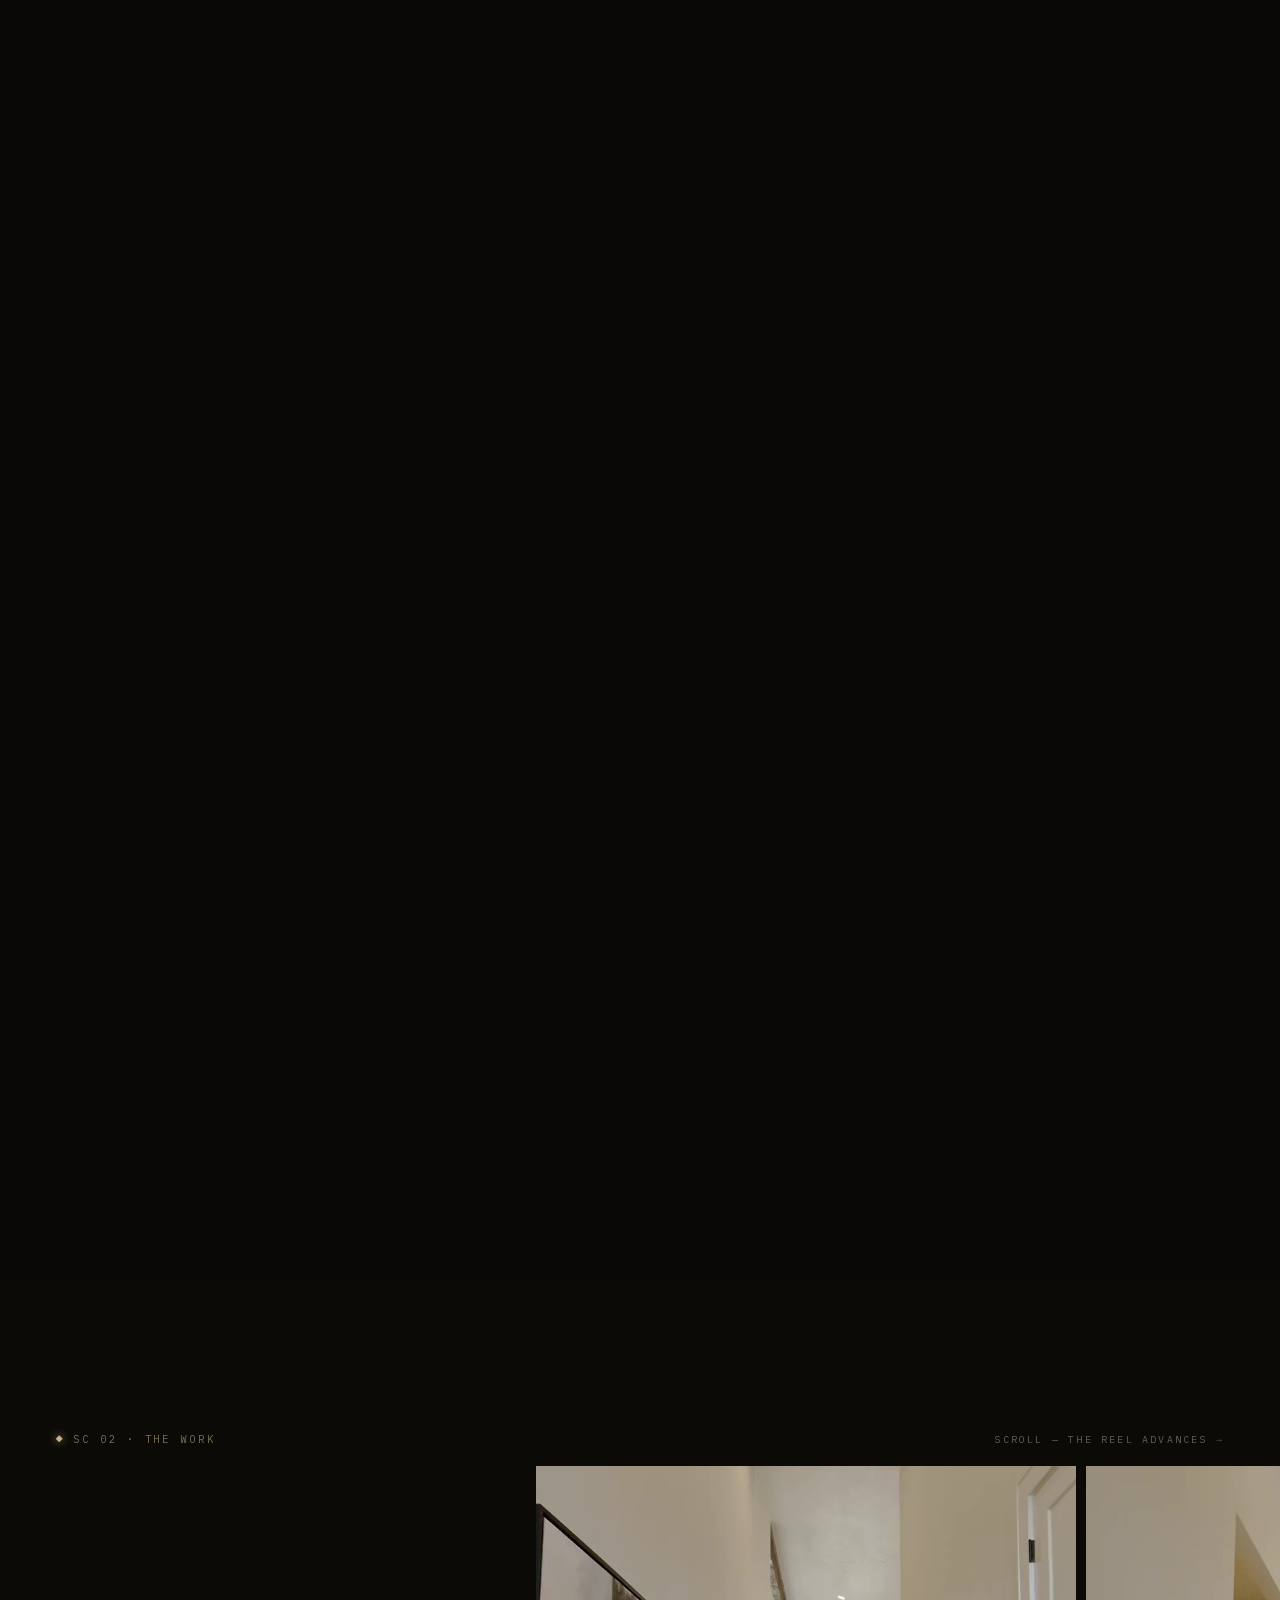
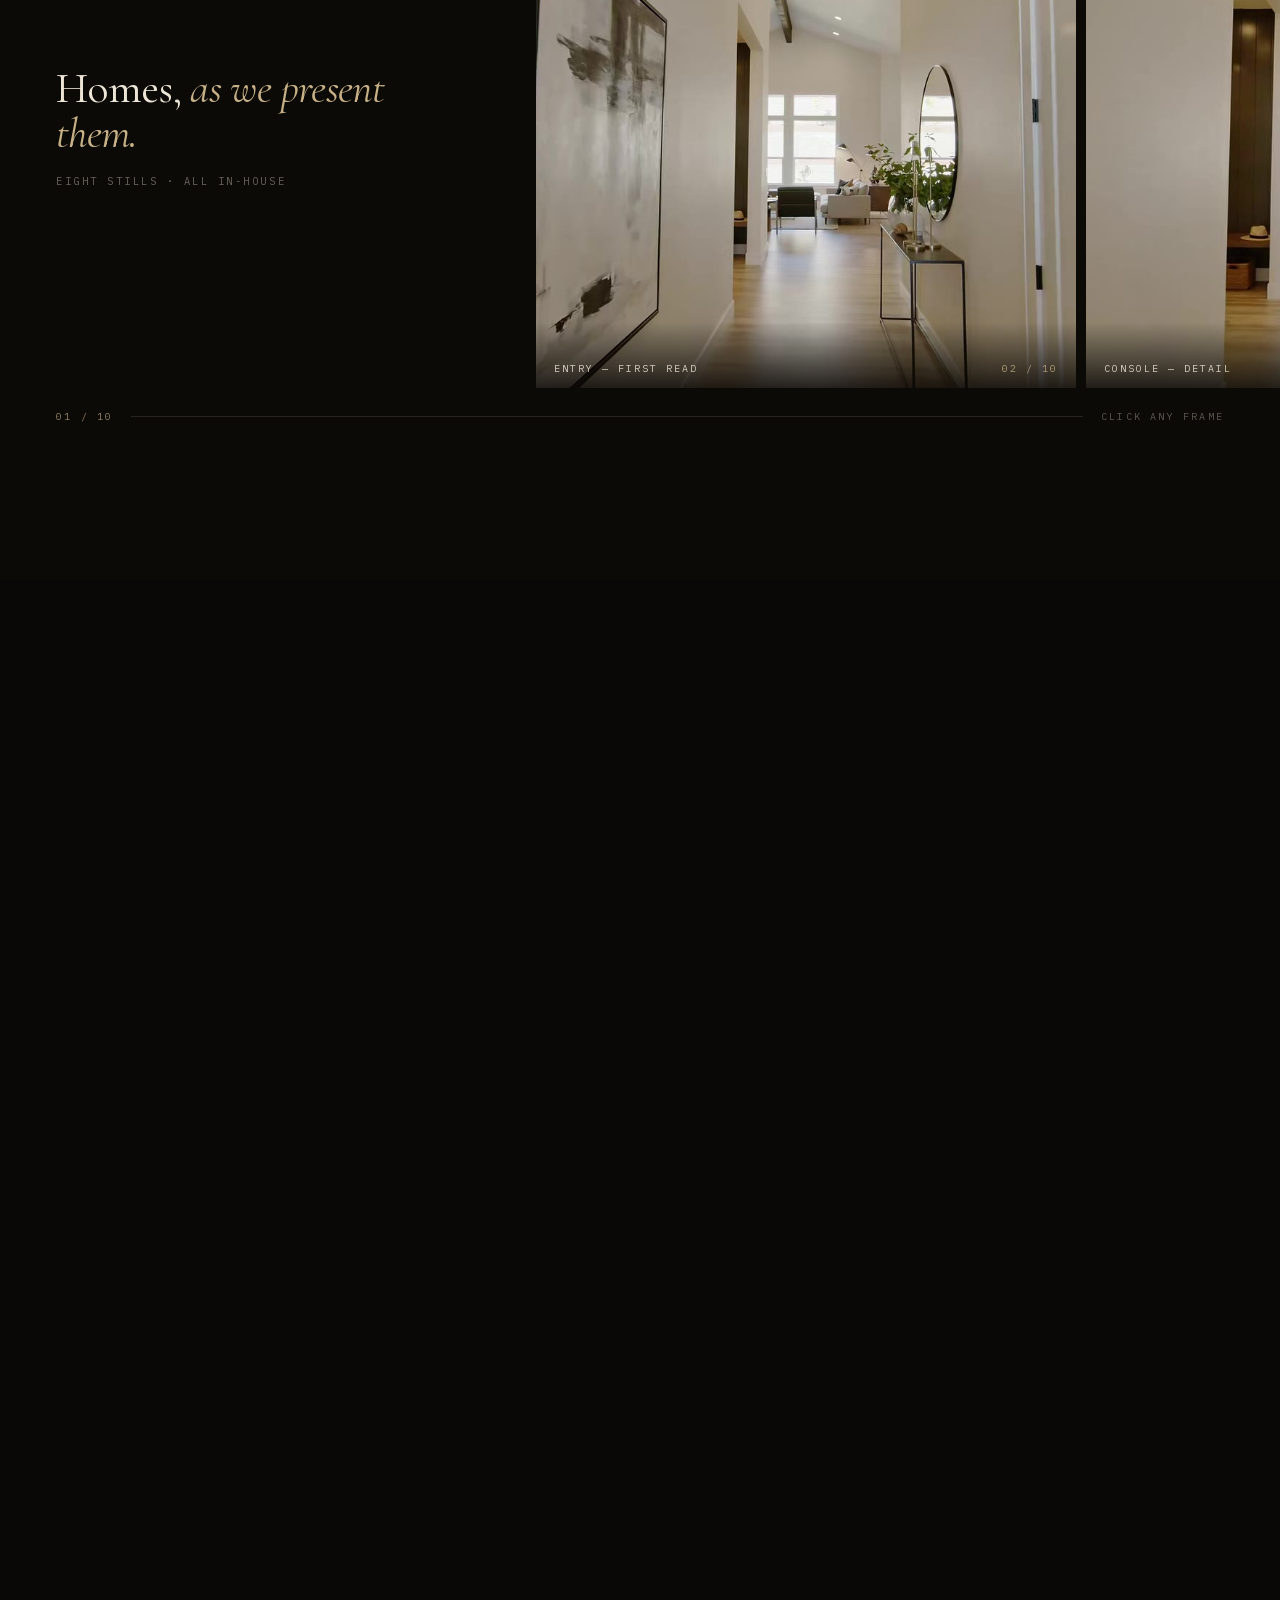
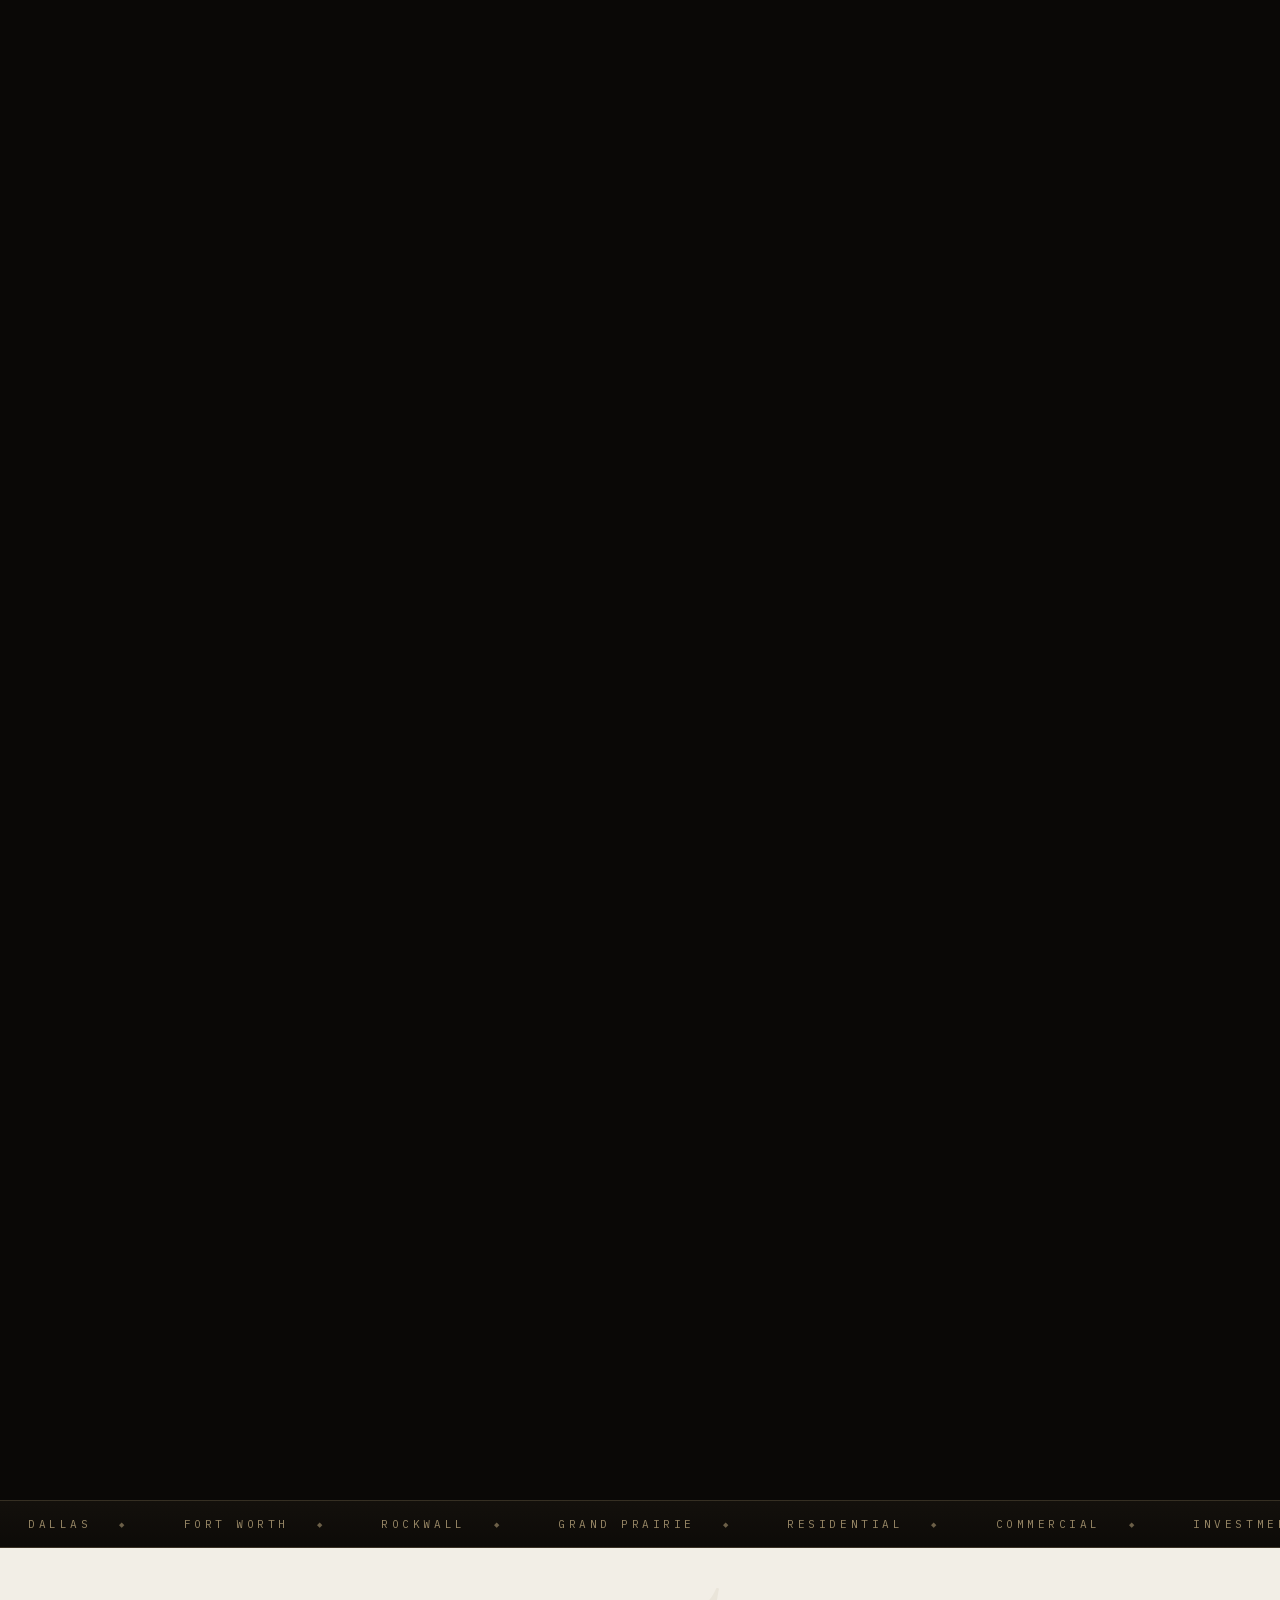
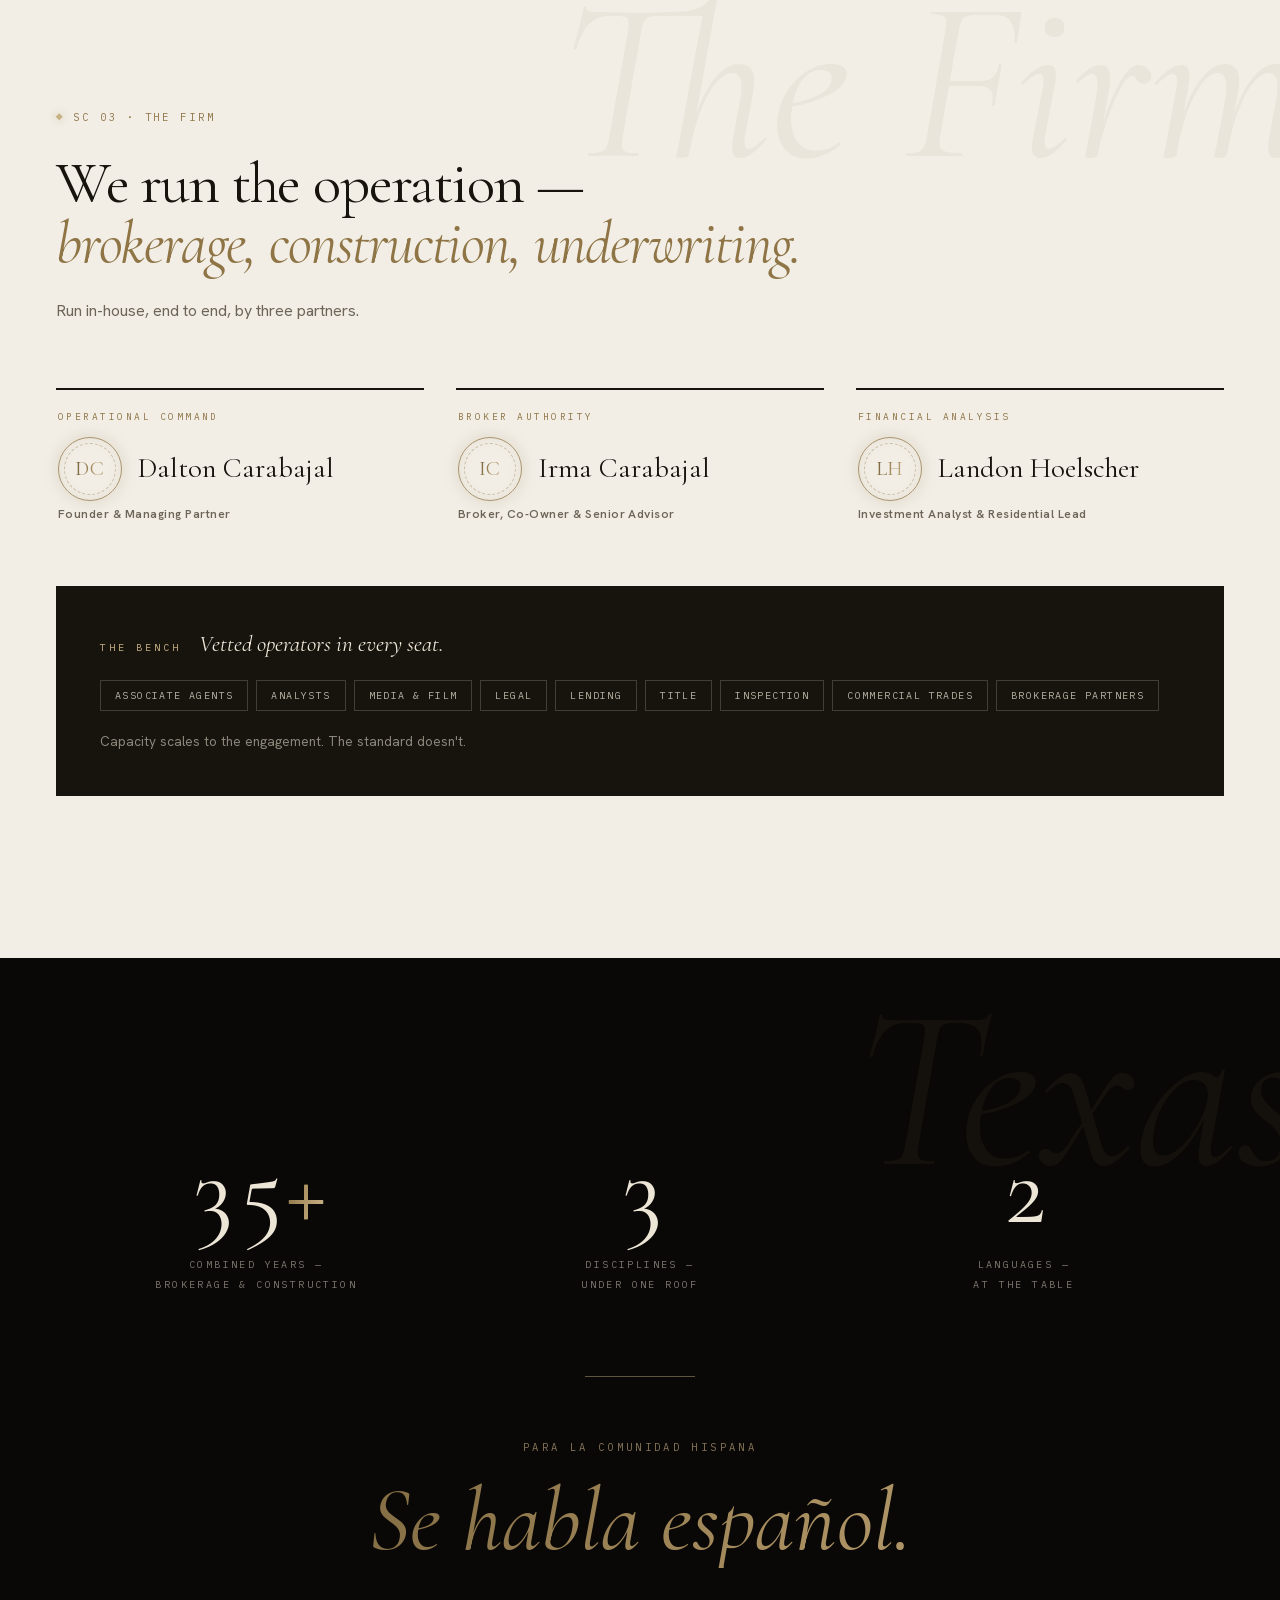
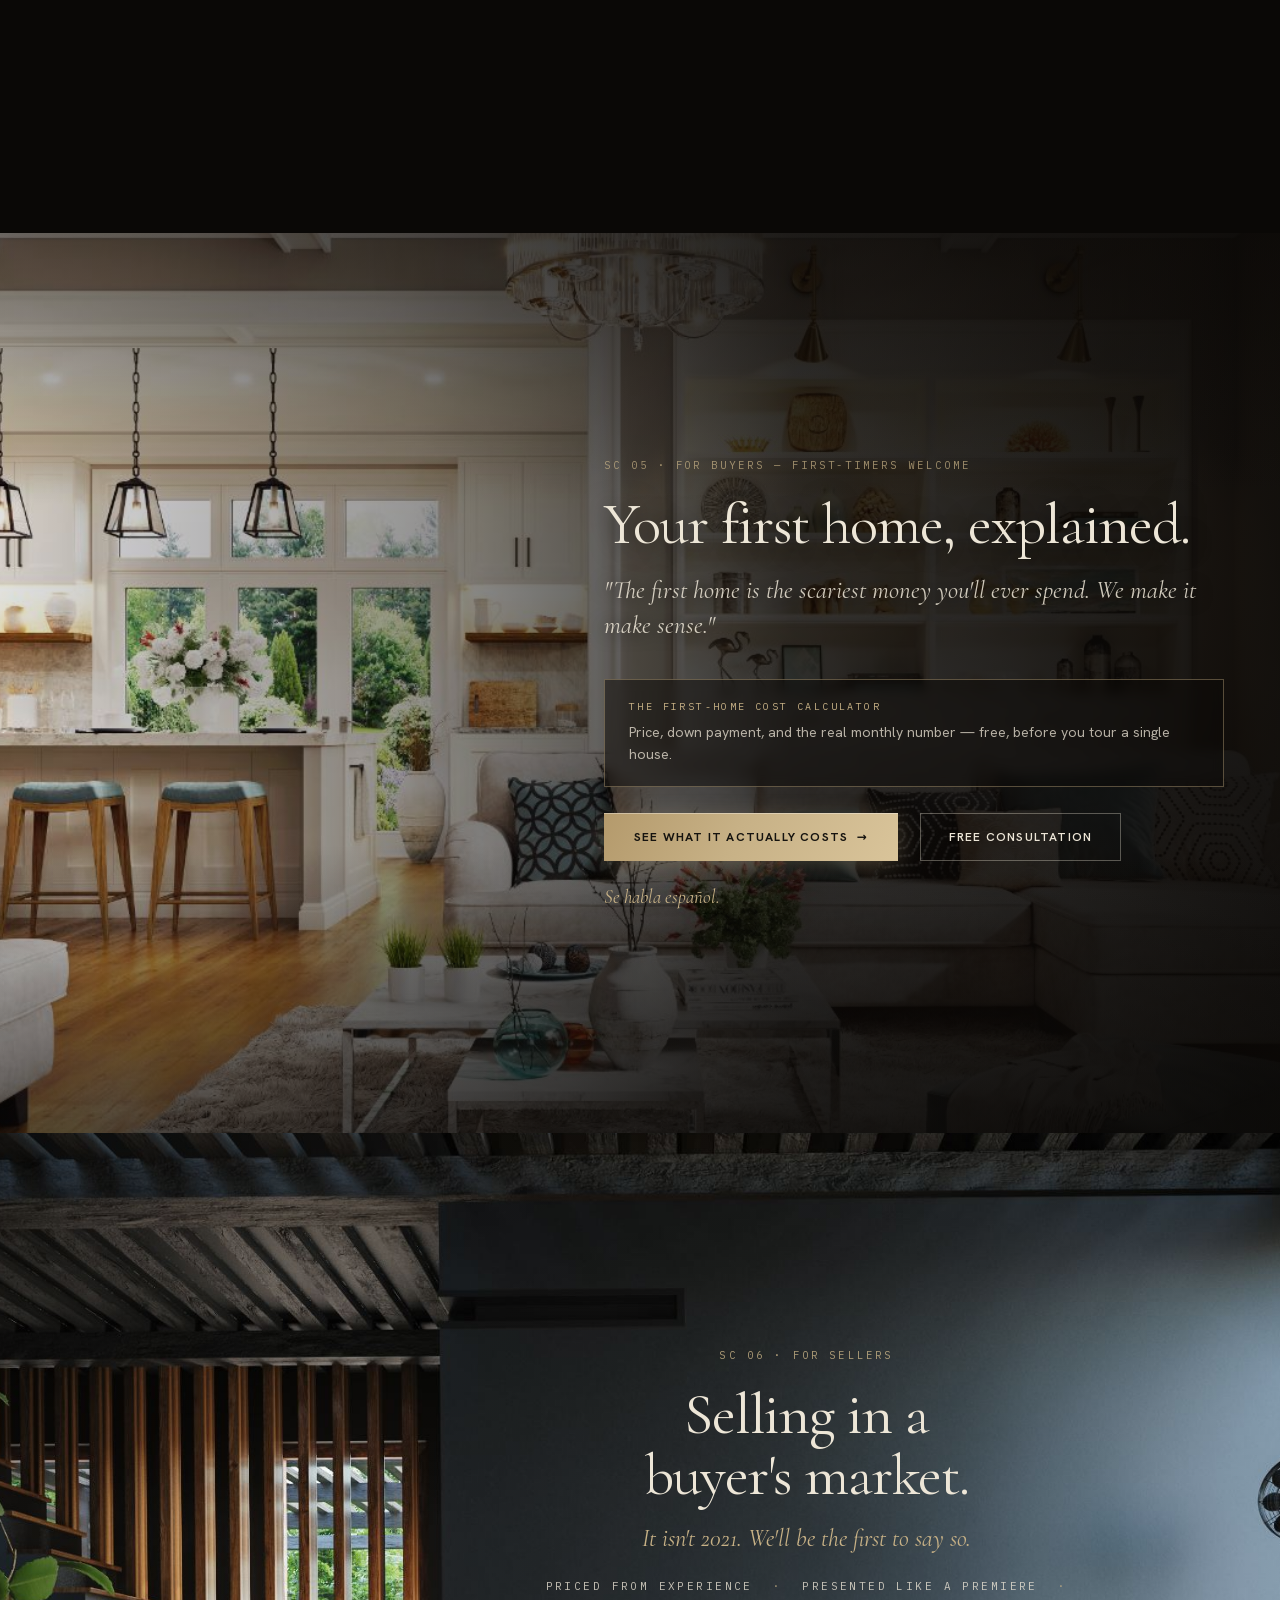
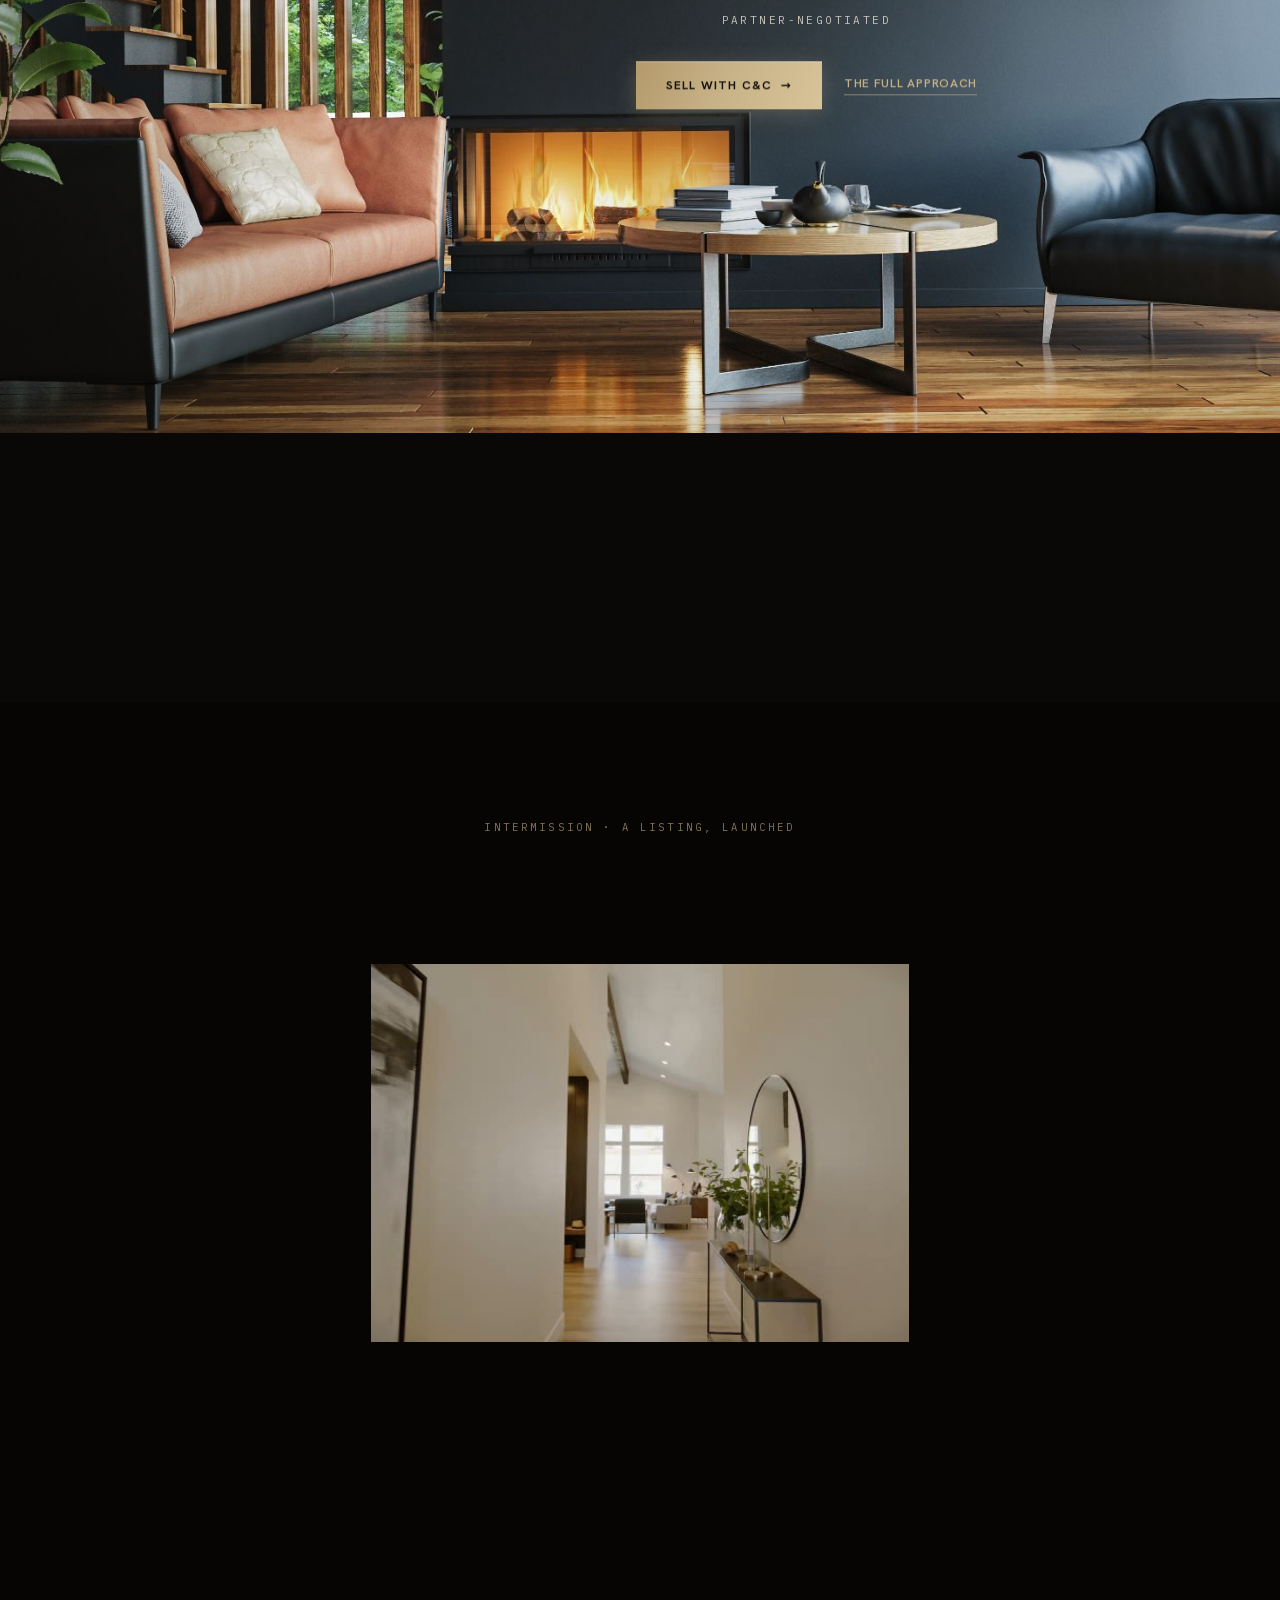
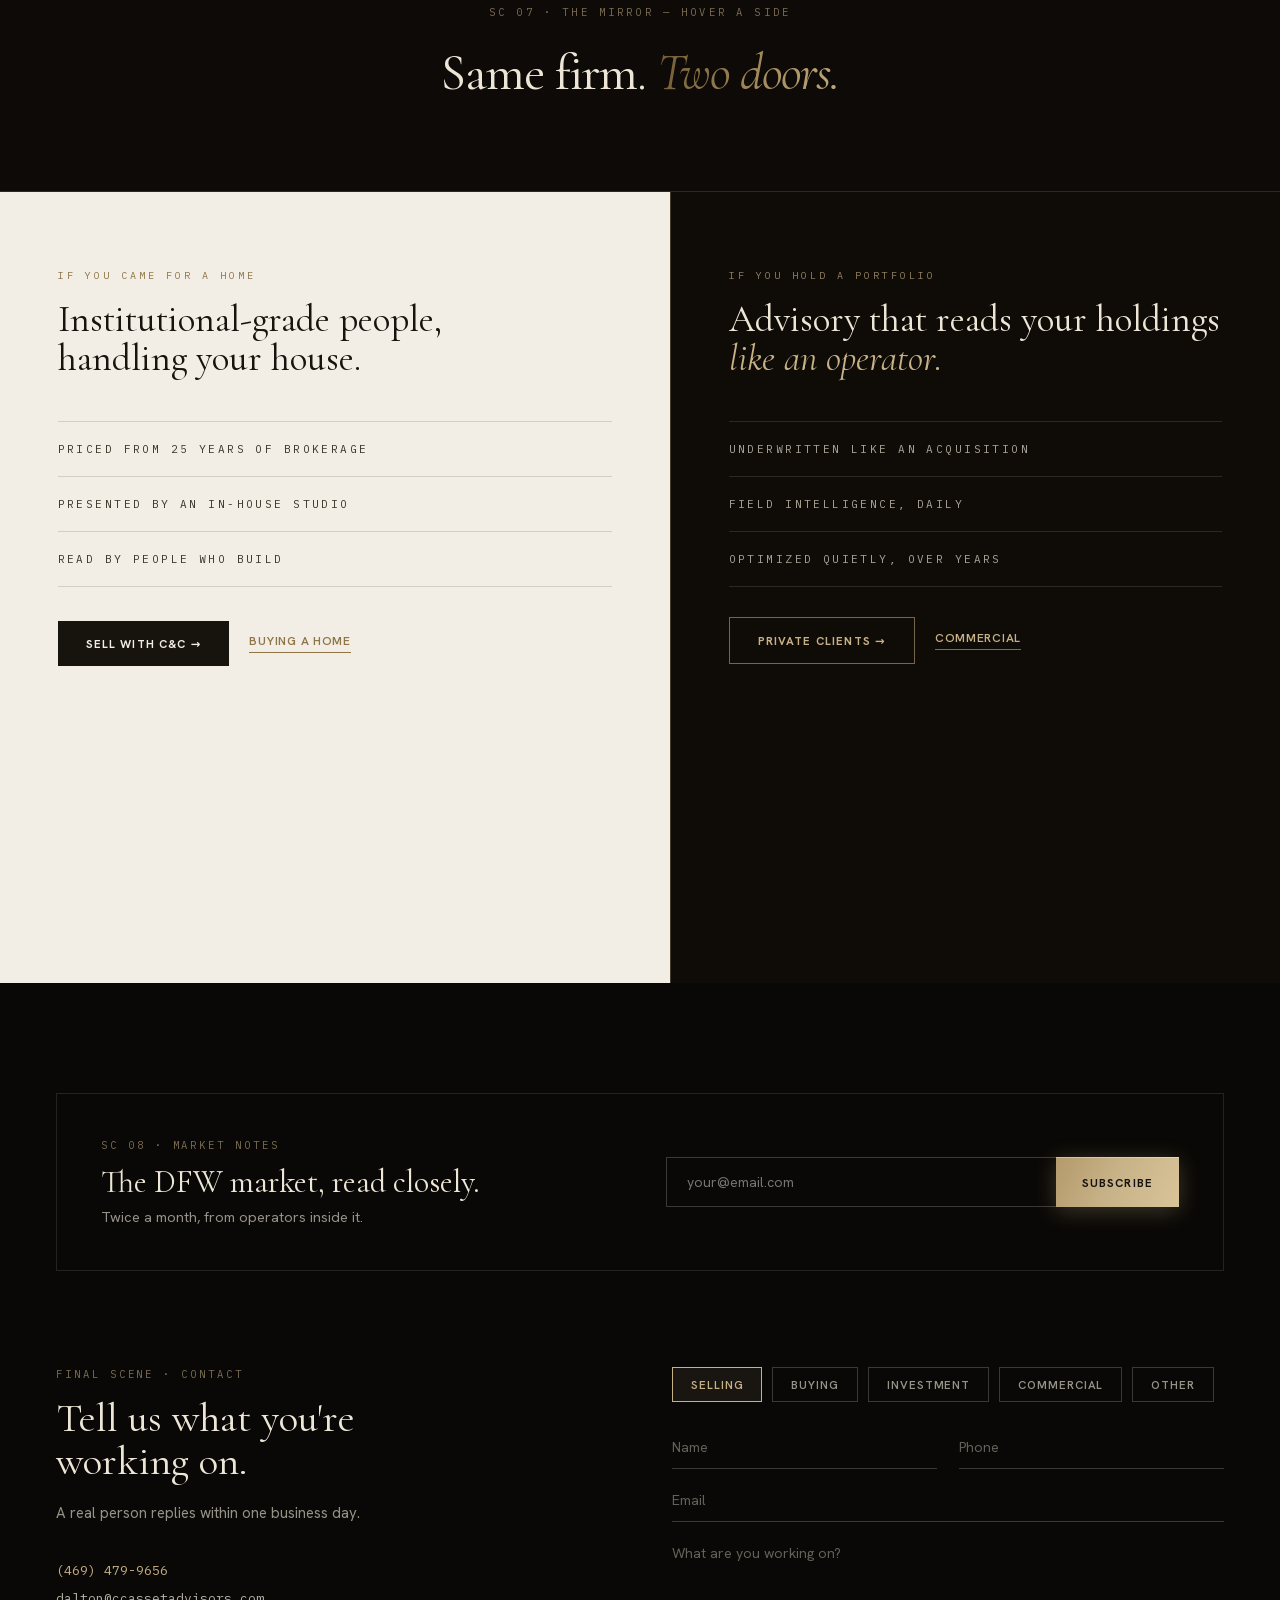
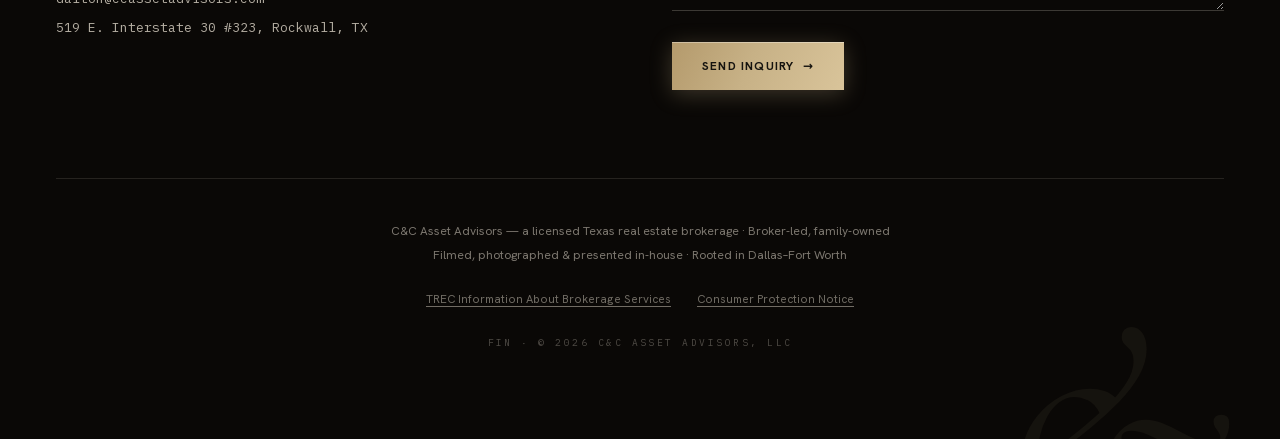
==== commit d7b66dcf: "Add files via upload" ====
--- a/index.html
+++ b/index.html
@@ -18,6 +18,9 @@
 <meta name="twitter:card" content="summary_large_image">
 <meta name="twitter:image" content="https://ccassetadvisors.com/assets/img/og.jpg">
 <link rel="icon" href="favicon.svg" type="image/svg+xml">
+<meta name="theme-color" content="#0A0806">
+<link rel="manifest" href="manifest.json">
+<link rel="apple-touch-icon" href="assets/img/icon-180.png">
 <link rel="preload" href="assets/fonts/cormorant.woff2" as="font" type="font/woff2" crossorigin>
 <link rel="preload" href="assets/fonts/hanken.woff2" as="font" type="font/woff2" crossorigin>
 <link rel="preload" href="assets/fonts/plexmono-400.woff2" as="font" type="font/woff2" crossorigin>
@@ -170,7 +173,7 @@
     <span style="width:7px;height:7px;border-radius:50%;background:#B0563C;animation:blinkRec 1.7s infinite"></span>
     <span id="tc">00:00:00:00</span>
   </div>
-  <div id="sceneLabel" class="hide-m" style="font-family:var(--mono);font-size:10px;letter-spacing:.2em;color:#C7B186;white-space:nowrap;min-width:190px">SC 01 · COLD OPEN</div>
+  <div id="sceneLabel" class="hide-m" style="font-family:var(--mono);font-size:10px;letter-spacing:.2em;color:#C7B186;white-space:nowrap;min-width:190px">01 · WELCOME</div>
   <div id="rail" style="flex:1;display:flex;align-items:center;gap:5px"></div>
   <div class="hide-m" style="font-family:var(--mono);font-size:10px;letter-spacing:.16em;color:rgba(237,230,215,.38);white-space:nowrap">RUNTIME 04:26 · DFW, TX</div>
 </div>
@@ -179,7 +182,7 @@
 <div class="grain" aria-hidden="true"></div>
 
 <main id="main">
-<!-- ================= SC 01 · COLD OPEN ================= -->
+<!-- ================= SC 01 · WELCOME ================= -->
 <section id="sc-open" data-scene="0" style="position:relative;height:320vh">
   <div style="position:sticky;top:0;height:100svh;overflow:hidden;background:#0A0806">
     <div id="heroPara" style="position:absolute;inset:-30px;animation:zoomSlow 38s ease-in-out infinite alternate;will-change:transform">
@@ -193,7 +196,6 @@
     <div style="position:absolute;bottom:0;left:0;right:0;height:13vh;background:#050403;z-index:5;transform-origin:bottom;animation:barOpen 2.2s cubic-bezier(.76,0,.24,1) .5s both"></div>
 
     <canvas class="embers" aria-hidden="true"></canvas>
-    <div class="hide-m" style="position:absolute;left:var(--pad-x);top:max(74px,11svh);font-family:var(--mono);font-size:10.5px;letter-spacing:.28em;color:rgba(237,230,215,.5);animation:fadeIn 1.6s 1.2s both">SC 01 · COLD OPEN · DALLAS–FORT WORTH</div>
 
     <!-- beat 1 -->
     <div id="heroB1" style="position:absolute;inset:0;pointer-events:none;will-change:opacity,transform">
@@ -266,7 +268,7 @@
 <div class="ticker" aria-hidden="true"><div class="ticker-track"><span>DALLAS</span><span>FORT WORTH</span><span>ROCKWALL</span><span>GRAND PRAIRIE</span><span>RESIDENTIAL</span><span>COMMERCIAL</span><span>INVESTMENT</span><span>BROKER-LED</span><span>FAMILY-OWNED</span><span>SE HABLA ESPAÑOL</span><span>DALLAS</span><span>FORT WORTH</span><span>ROCKWALL</span><span>GRAND PRAIRIE</span><span>RESIDENTIAL</span><span>COMMERCIAL</span><span>INVESTMENT</span><span>BROKER-LED</span><span>FAMILY-OWNED</span><span>SE HABLA ESPAÑOL</span></div></div>
 
 <!-- ================= SC 03 · THE FIRM ================= -->
-<section id="sc-firm" data-scene="2" style="position:relative;background:#F2EEE6;padding:clamp(130px,18vh,220px) var(--pad-x)">
+<section id="sc-firm" data-scene="2" class="ghost-word ghost-word--paper" data-word="The Firm" style="position:relative;background:#F2EEE6;padding:clamp(130px,18vh,220px) var(--pad-x)">
   <div class="wrap-wide">
     <div class="mono-label mono-label--paper reveal" style="margin-bottom:30px">SC 03 · THE FIRM</div>
     <h2 class="h-display h-display--paper reveal" style="font-size:clamp(36px,4.6vw,74px);line-height:1.02;max-width:1000px">We run the operation — <em>brokerage, construction, underwriting.</em></h2>
@@ -302,7 +304,7 @@
 </section>
 
 <!-- ================= SC 04 · THE RECORD / EN DOS IDIOMAS ================= -->
-<section id="sc-record" data-scene="3" style="position:relative;background:#0A0806;padding:clamp(140px,20vh,240px) var(--pad-x)">
+<section id="sc-record" data-scene="3" class="ghost-word" data-word="Texas" style="position:relative;background:#0A0806;padding:clamp(140px,20vh,240px) var(--pad-x)">
   <div class="wrap" style="text-align:center">
     <div class="stats3" style="display:grid;grid-template-columns:repeat(auto-fit,minmax(min(100%,220px),1fr));gap:clamp(28px,4vw,56px)">
       <div class="reveal">
@@ -422,7 +424,7 @@
 </section>
 
 <!-- ================= SC 08 · CLOSE ================= -->
-<section id="contact" data-scene="7" style="position:relative;background:#0A0806;padding:110px var(--pad-x) 90px">
+<section id="contact" data-scene="7" class="amp-ghost" style="position:relative;background:#0A0806;padding:110px var(--pad-x) 90px">
   <div class="wrap-wide">
     <div class="reveal" style="display:flex;align-items:center;gap:clamp(24px,4vw,60px);border:1px solid rgba(237,230,215,.12);padding:clamp(24px,3.5vw,44px);margin-bottom:96px;flex-wrap:wrap">
       <div style="flex:1 1 320px">
@@ -529,8 +531,8 @@
     { src: 'assets/img/still-08-dining.jpg',    cap: 'Dining — staged' },
     { src: 'assets/img/still-09-fireside.jpg',  cap: 'Fireside — evening' }
   ];
-  var SCENES = ['SC 01 · COLD OPEN', 'SC 02 · THE WORK', 'SC 03 · THE FIRM', 'SC 04 · EN DOS IDIOMAS',
-    'SC 05 · FOR BUYERS', 'SC 06 · FOR SELLERS', 'SC 07 · THE MIRROR', 'SC 08 · CLOSE'];
+  var SCENES = ['01 · WELCOME', '02 · THE WORK', '03 · THE FIRM', '04 · EN DOS IDIOMAS',
+    '05 · FOR BUYERS', '06 · FOR SELLERS', '07 · TWO DOORS', '08 · CONTACT'];
   var BENCH = ['ASSOCIATE AGENTS', 'ANALYSTS', 'MEDIA & FILM', 'LEGAL', 'LENDING', 'TITLE', 'INSPECTION', 'COMMERCIAL TRADES', 'BROKERAGE PARTNERS'];
 
   /* ---------- inject reel stills ---------- */
--- a/css/site.css
+++ b/css/site.css
@@ -237,8 +237,8 @@
    V2 — GOLD AMPLIFICATION LAYER
    ============================================================ */
 :root{
-  --gold-hi:#F4E3BB;
-  --gold-grad:linear-gradient(105deg,#8F7546 0%,#C7B186 28%,#F4E3BB 50%,#C7B186 72%,#8F7546 100%);
+  --gold-hi:#F0DFB4;
+  --gold-grad:linear-gradient(105deg,#6E5A33 0%,#A98F60 22%,#C7B186 40%,#F0DFB4 50%,#C7B186 60%,#A98F60 78%,#6E5A33 100%);
 }
 
 /* selection + scrollbar carry the brand */
@@ -252,7 +252,7 @@
 .scroll-progress{position:fixed;top:58px;left:0;height:2px;width:100%;z-index:81;transform:scaleX(0);transform-origin:left;background:linear-gradient(90deg,#8F7546,#C7B186 40%,#F4E3BB 90%);box-shadow:0 0 12px rgba(199,177,134,.55);will-change:transform;pointer-events:none}
 
 /* shimmering gold display text */
-.gold-text{background:var(--gold-grad);background-size:220% 100%;-webkit-background-clip:text;background-clip:text;color:transparent;-webkit-text-fill-color:transparent;animation:sheen 7s ease-in-out infinite}
+.gold-text{background:var(--gold-grad);background-size:300% 100%;-webkit-background-clip:text;background-clip:text;color:transparent;-webkit-text-fill-color:transparent;animation:sheen 6s ease-in-out infinite;text-shadow:none}
 @keyframes sheen{0%,100%{background-position:0% 0}50%{background-position:100% 0}}
 
 /* gold buttons: gradient, glow, light-sweep */
@@ -281,7 +281,7 @@
 
 /* ember particle canvas */
 .embers{position:absolute;inset:0;pointer-events:none;z-index:3}
-@media (max-width:920px),(pointer:coarse),(prefers-reduced-motion:reduce){.embers{display:none}}
+@media (prefers-reduced-motion:reduce){.embers{display:none}}
 
 /* marquee ticker */
 .ticker{overflow:hidden;border-top:1px solid rgba(199,177,134,.22);border-bottom:1px solid rgba(199,177,134,.22);background:linear-gradient(180deg,rgba(199,177,134,.05),rgba(199,177,134,.02));padding:16px 0;position:relative}
@@ -296,7 +296,7 @@
 .medallion{position:relative;width:92px;height:92px;border-radius:50%;display:flex;align-items:center;justify-content:center;flex:none}
 .medallion::before{content:'';position:absolute;inset:0;border-radius:50%;border:1px solid rgba(199,177,134,.65);box-shadow:0 0 22px rgba(199,177,134,.25),inset 0 0 18px rgba(199,177,134,.12)}
 .medallion::after{content:'';position:absolute;inset:6px;border-radius:50%;border:1px dashed rgba(199,177,134,.35)}
-.medallion b{font-family:var(--serif);font-weight:400;font-size:30px;letter-spacing:.04em;background:var(--gold-grad);background-size:220% 100%;-webkit-background-clip:text;background-clip:text;color:transparent;animation:sheen 7s ease-in-out infinite}
+.medallion b{font-family:var(--serif);font-weight:400;font-size:30px;letter-spacing:.04em;background:var(--gold-grad);background-size:300% 100%;-webkit-background-clip:text;background-clip:text;color:transparent;animation:sheen 6s ease-in-out infinite}
 .medallion small{position:absolute;bottom:-22px;left:50%;transform:translateX(-50%);font-family:var(--mono);font-size:8px;letter-spacing:.3em;color:rgba(199,177,134,.6);white-space:nowrap}
 .medallion--sm{width:64px;height:64px}
 .medallion--sm b{font-size:21px}
@@ -315,7 +315,102 @@
 /* count-up stat helper */
 [data-count]{font-variant-numeric:tabular-nums}
 
-/* reveal: subtle unblur for extra depth */
-.reveal{filter:blur(7px)}
-.reveal.in{filter:blur(0)}
-@media (prefers-reduced-motion:reduce){.reveal{filter:none}}
+/* reveal: 3D lift-in with unblur */
+.reveal{filter:blur(7px);transform:perspective(900px) rotateX(9deg) translateY(46px);transform-origin:center bottom}
+.reveal.in{filter:blur(0);transform:none}
+[data-tilt].reveal{transform:perspective(900px) rotateY(-8deg) translateY(38px) scale(.97)}
+[data-tilt].reveal.in{transform:none}
+@media (prefers-reduced-motion:reduce){.reveal{filter:none;transform:none}}
+
+/* word-cascade headings (site.js wraps h2.reveal words automatically) */
+.split-words .w{display:inline-block;opacity:0;transform:perspective(600px) translateY(.85em) rotateX(38deg);transform-origin:center bottom;transition:transform .85s var(--ease-out),opacity .55s ease;transition-delay:calc(var(--wi)*60ms)}
+.split-words.in .w{opacity:1;transform:none}
+@media (prefers-reduced-motion:reduce){.split-words .w{opacity:1;transform:none;transition:none}}
+
+/* medallions breathe */
+@keyframes floaty{from{transform:translateY(0)}to{transform:translateY(-6px)}}
+.medallion{animation:floaty 4.5s ease-in-out infinite alternate}
+@media (prefers-reduced-motion:reduce){.medallion{animation:none}}
+
+/* buttons press in */
+.btn:active{transform:translateY(1px) scale(.98)!important}
+
+/* nav links: gold underline slides in */
+.hud-nav a{position:relative;padding-bottom:3px}
+.hud-nav a::after{content:'';position:absolute;left:0;right:0;bottom:-2px;height:1px;background:linear-gradient(90deg,#C7B186,#F0DFB4);transform:scaleX(0);transform-origin:left;transition:transform .35s var(--ease-out)}
+.hud-nav a:hover::after,.hud-nav a[aria-current="page"]::after{transform:scaleX(1)}
+
+/* ember ring cursor (shared, injected by site.js on fine pointers) */
+.cursor-ring{position:fixed;top:0;left:0;width:34px;height:34px;border:1px solid rgba(199,177,134,.55);border-radius:50%;pointer-events:none;z-index:99;will-change:transform;display:flex;align-items:center;justify-content:center}
+.cursor-ring::before{content:'';width:4px;height:4px;border-radius:50%;background:#C7B186;box-shadow:0 0 12px 2px rgba(214,150,72,.65)}
+@media (max-width:920px),(pointer:coarse),(prefers-reduced-motion:reduce){.cursor-ring{display:none}}
+
+/* ---------- character layer: ghost words in quiet sections ---------- */
+.ghost-word{position:relative;overflow:hidden}
+.ghost-word::before{content:attr(data-word);position:absolute;right:-2%;top:2%;font-family:var(--serif);font-style:italic;font-weight:400;font-size:clamp(90px,18vw,300px);line-height:1;color:rgba(199,177,134,.055);pointer-events:none;white-space:nowrap;z-index:0}
+.ghost-word--paper::before{color:rgba(143,117,70,.07)}
+.ghost-word>*{position:relative;z-index:1}
+
+/* giant ampersand watermark for contact sections */
+.amp-ghost{position:relative;overflow:hidden}
+.amp-ghost::after{content:'&';position:absolute;right:4%;bottom:-14%;font-family:var(--serif);font-style:italic;font-size:clamp(200px,34vh,420px);line-height:1;color:rgba(199,177,134,.06);pointer-events:none;z-index:0}
+.amp-ghost>*{position:relative;z-index:1}
+
+/* numbered rows: numeral ignites on hover */
+.row-hover .launch-num,.row-hover>span:first-child{transition:color .4s,transform .4s var(--ease-out)}
+@media (hover:hover){
+  .row-hover:hover .launch-num,.row-hover:hover>span:first-child{color:var(--gold-hi)!important;transform:scale(1.25);text-shadow:0 0 14px rgba(199,177,134,.5)}
+}
+
+/* FAQ: plus spins to ×, answer gets a gold spine */
+.faq-q .ind{transition:transform .45s var(--ease-out),color .3s}
+.faq-item.open .faq-q .ind{transform:rotate(225deg);color:var(--gold)}
+.faq-item.open .faq-a p{border-left:2px solid rgba(143,117,70,.5);padding-left:18px}
+.faq-a p{transition:border-color .3s,padding .3s}
+
+/* bench roster: letters breathe apart on hover */
+.bench-item{transition:letter-spacing .5s var(--ease-out),color .4s}
+@media (hover:hover){.bench-item:hover{letter-spacing:.06em;color:var(--gold)!important}}
+
+/* ============================================================
+   V4 — SIGNATURE LAYER: intro, transitions, bottom sheet
+   ============================================================ */
+
+/* cinematic intro (once per session) + page transitions */
+.veil{position:fixed;inset:0;z-index:300;background:#070503;display:flex;align-items:center;justify-content:center;flex-direction:column;gap:26px}
+.veil.out{animation:veilUp .7s cubic-bezier(.76,0,.24,1) .1s both}
+@keyframes veilUp{to{transform:translateY(-100.5%)}}
+.veil-seal{width:110px;height:110px}
+.veil-seal circle{fill:none;stroke:rgba(199,177,134,.8);stroke-width:1.2;stroke-dasharray:340;stroke-dashoffset:340;animation:sealDraw 1s var(--ease-out) .1s forwards}
+.veil-seal circle.inner{stroke-dasharray:300;stroke-dashoffset:300;stroke:rgba(199,177,134,.4);animation-delay:.25s}
+@keyframes sealDraw{to{stroke-dashoffset:0}}
+.veil-mark{position:absolute;font-family:var(--serif);font-size:34px;color:#EDE6D7;opacity:0;animation:fadeIn .5s .5s forwards}
+.veil-mark em{font-style:italic;background:var(--gold-grad);background-size:300% 100%;-webkit-background-clip:text;background-clip:text;color:transparent}
+.veil-sub{font-family:var(--mono);font-size:9px;letter-spacing:.44em;color:rgba(199,177,134,.7);opacity:0;animation:fadeIn .5s .7s forwards;padding-left:.44em}
+.veil-line{width:0;height:1px;background:linear-gradient(90deg,transparent,#C7B186,transparent);animation:veilLine .8s var(--ease-out) .45s forwards}
+@keyframes veilLine{to{width:190px}}
+
+/* leaving a page: quick gold-line wipe to ink */
+.pt-out{position:fixed;inset:0;z-index:300;background:#070503;transform:translateY(101%);animation:ptIn .38s cubic-bezier(.76,0,.24,1) forwards;pointer-events:all}
+@keyframes ptIn{to{transform:translateY(0)}}
+.pt-out::after{content:'';position:absolute;top:-1px;left:0;right:0;height:2px;background:linear-gradient(90deg,transparent,#F0DFB4,transparent);box-shadow:0 0 18px rgba(199,177,134,.8)}
+/* arriving: short veil, no full seal ceremony */
+.veil--fast .veil-seal,.veil--fast .veil-line{display:none}
+.veil--fast .veil-mark{animation-delay:.05s}
+.veil--fast .veil-sub{animation-delay:.12s}
+.veil--fast.out{animation-delay:.35s;animation-duration:.55s}
+
+/* ---------- mobile bottom sheet (quick lead capture) ---------- */
+.sheet{border:none;padding:0;background:transparent;max-width:none;width:100%;margin:0 auto 0;position:fixed;inset:auto 0 0 0}
+.sheet::backdrop{background:rgba(7,5,3,.72);backdrop-filter:blur(4px)}
+.sheet-inner{background:linear-gradient(180deg,#17130D,#0C0A07);border-top:1px solid rgba(199,177,134,.4);border-radius:18px 18px 0 0;padding:14px 22px calc(26px + env(safe-area-inset-bottom));max-width:560px;margin:0 auto;box-shadow:0 -18px 60px rgba(0,0,0,.6);transform:translateY(100%);animation:sheetUp .45s var(--ease-out) forwards}
+@keyframes sheetUp{to{transform:none}}
+.sheet.closing .sheet-inner{animation:sheetDown .3s ease-in forwards}
+@keyframes sheetDown{to{transform:translateY(105%)}}
+.sheet-handle{width:44px;height:4px;border-radius:2px;background:rgba(199,177,134,.45);margin:0 auto 14px;cursor:grab}
+.sheet-head{display:flex;align-items:baseline;justify-content:space-between;gap:12px;margin-bottom:16px}
+.sheet-head b{font-family:var(--serif);font-weight:400;font-size:24px;color:#EDE6D7}
+.sheet-head button{background:none;border:none;color:rgba(237,230,215,.6);font-size:22px;cursor:pointer;padding:4px 8px}
+.sheet .lead-mini{min-width:0}
+
+/* embers now allowed on mobile (lighter particle set in JS) */
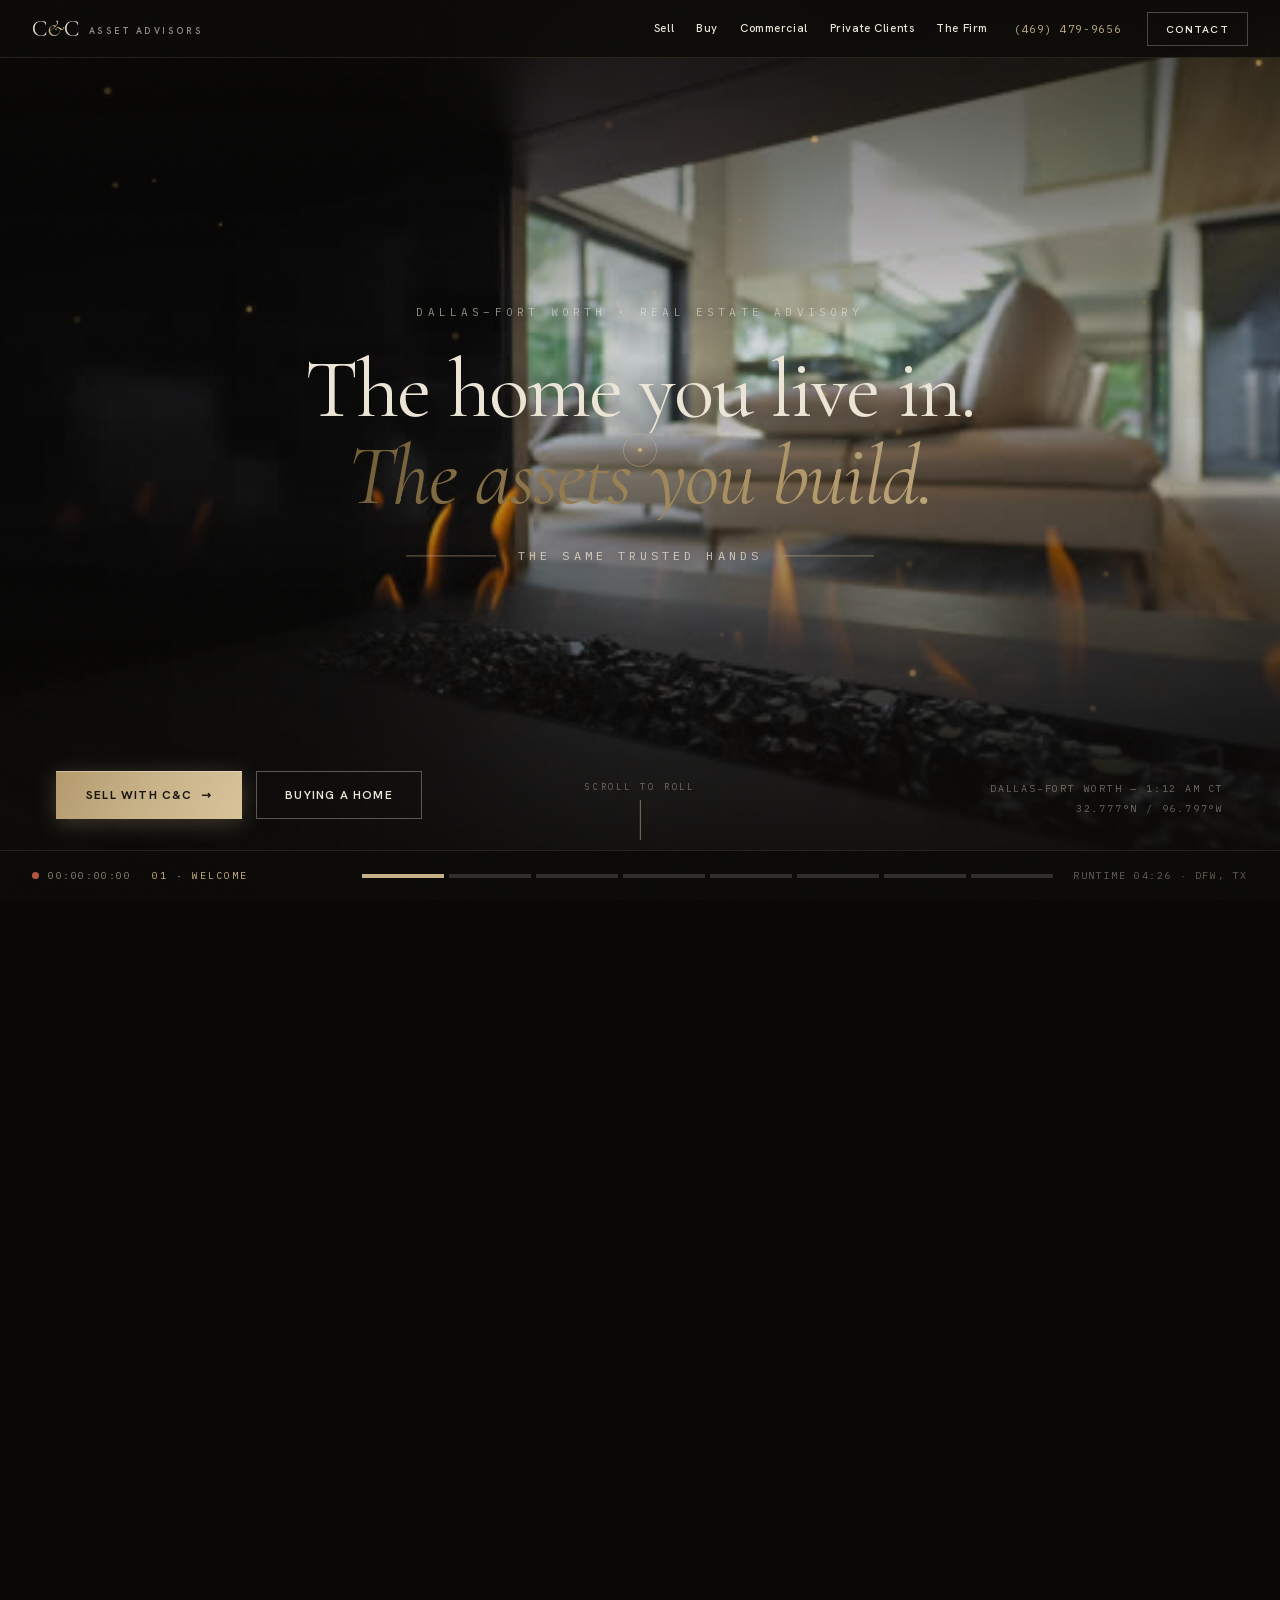
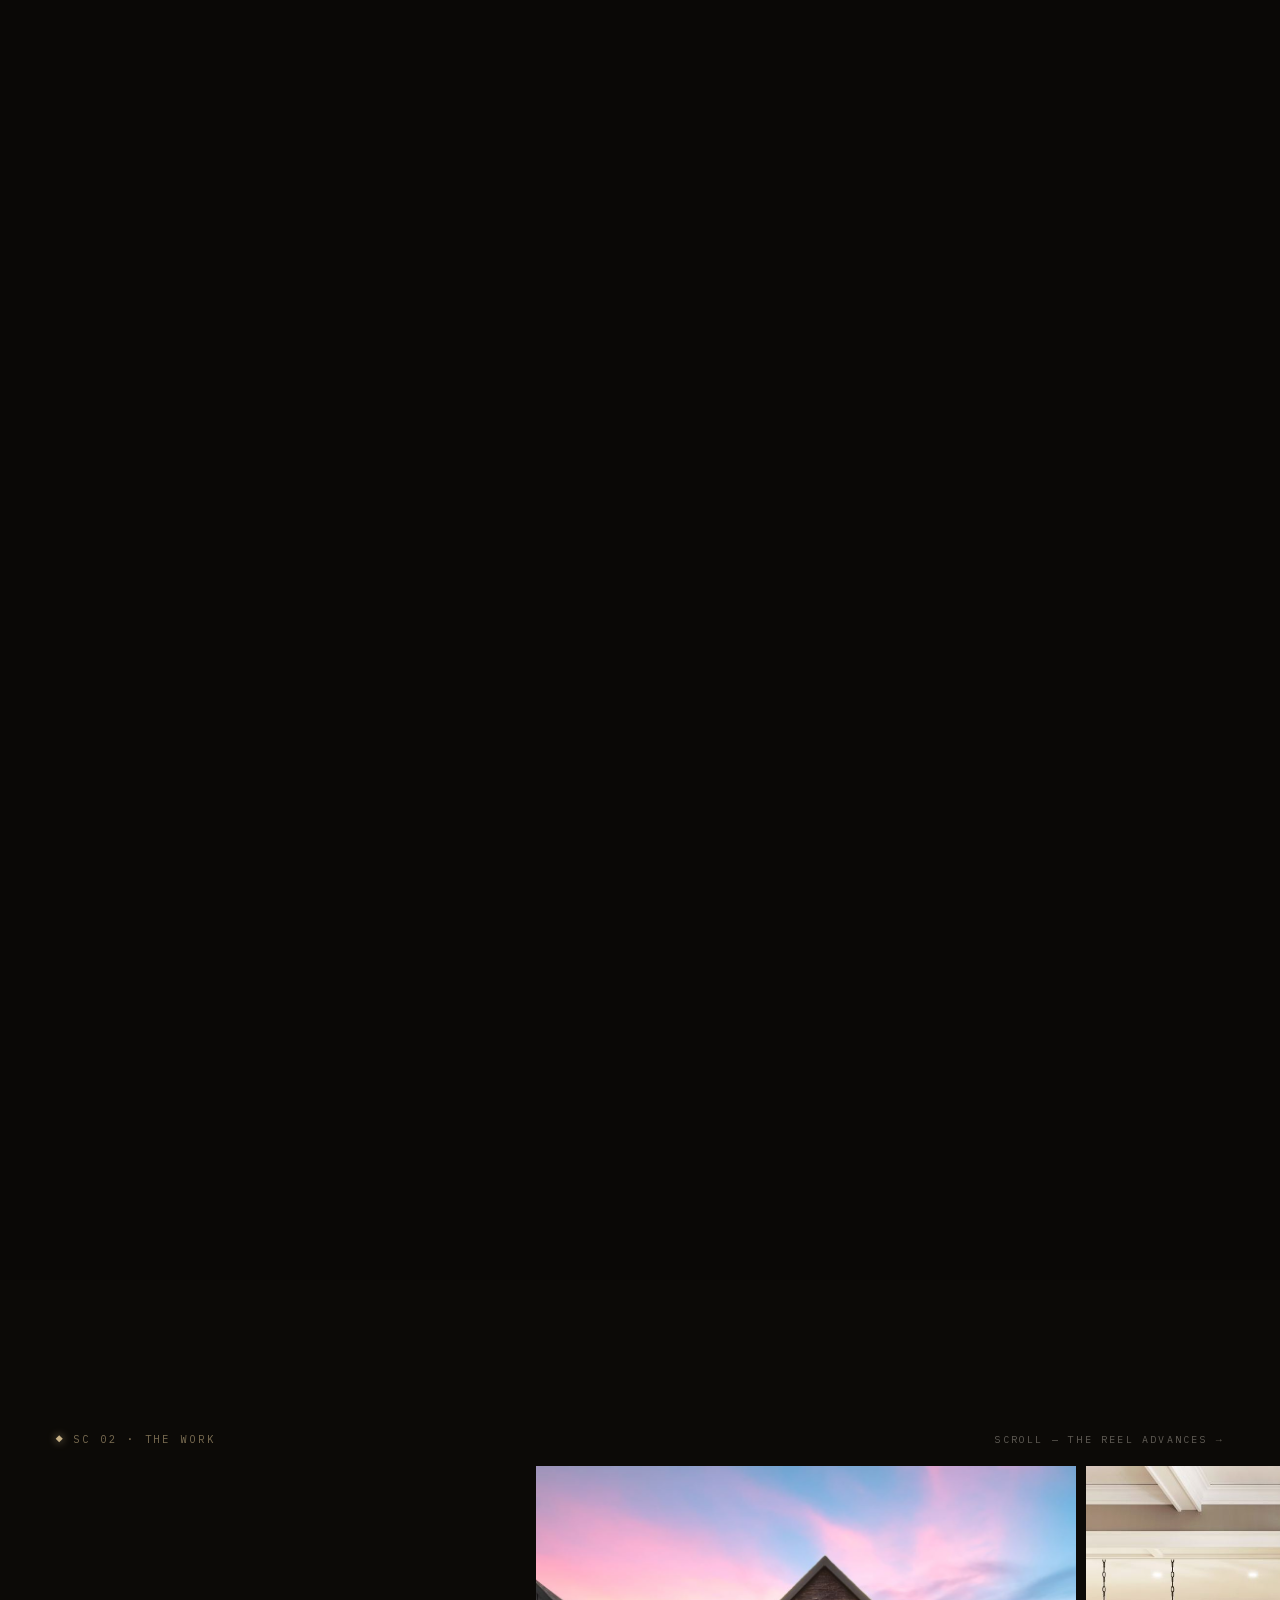
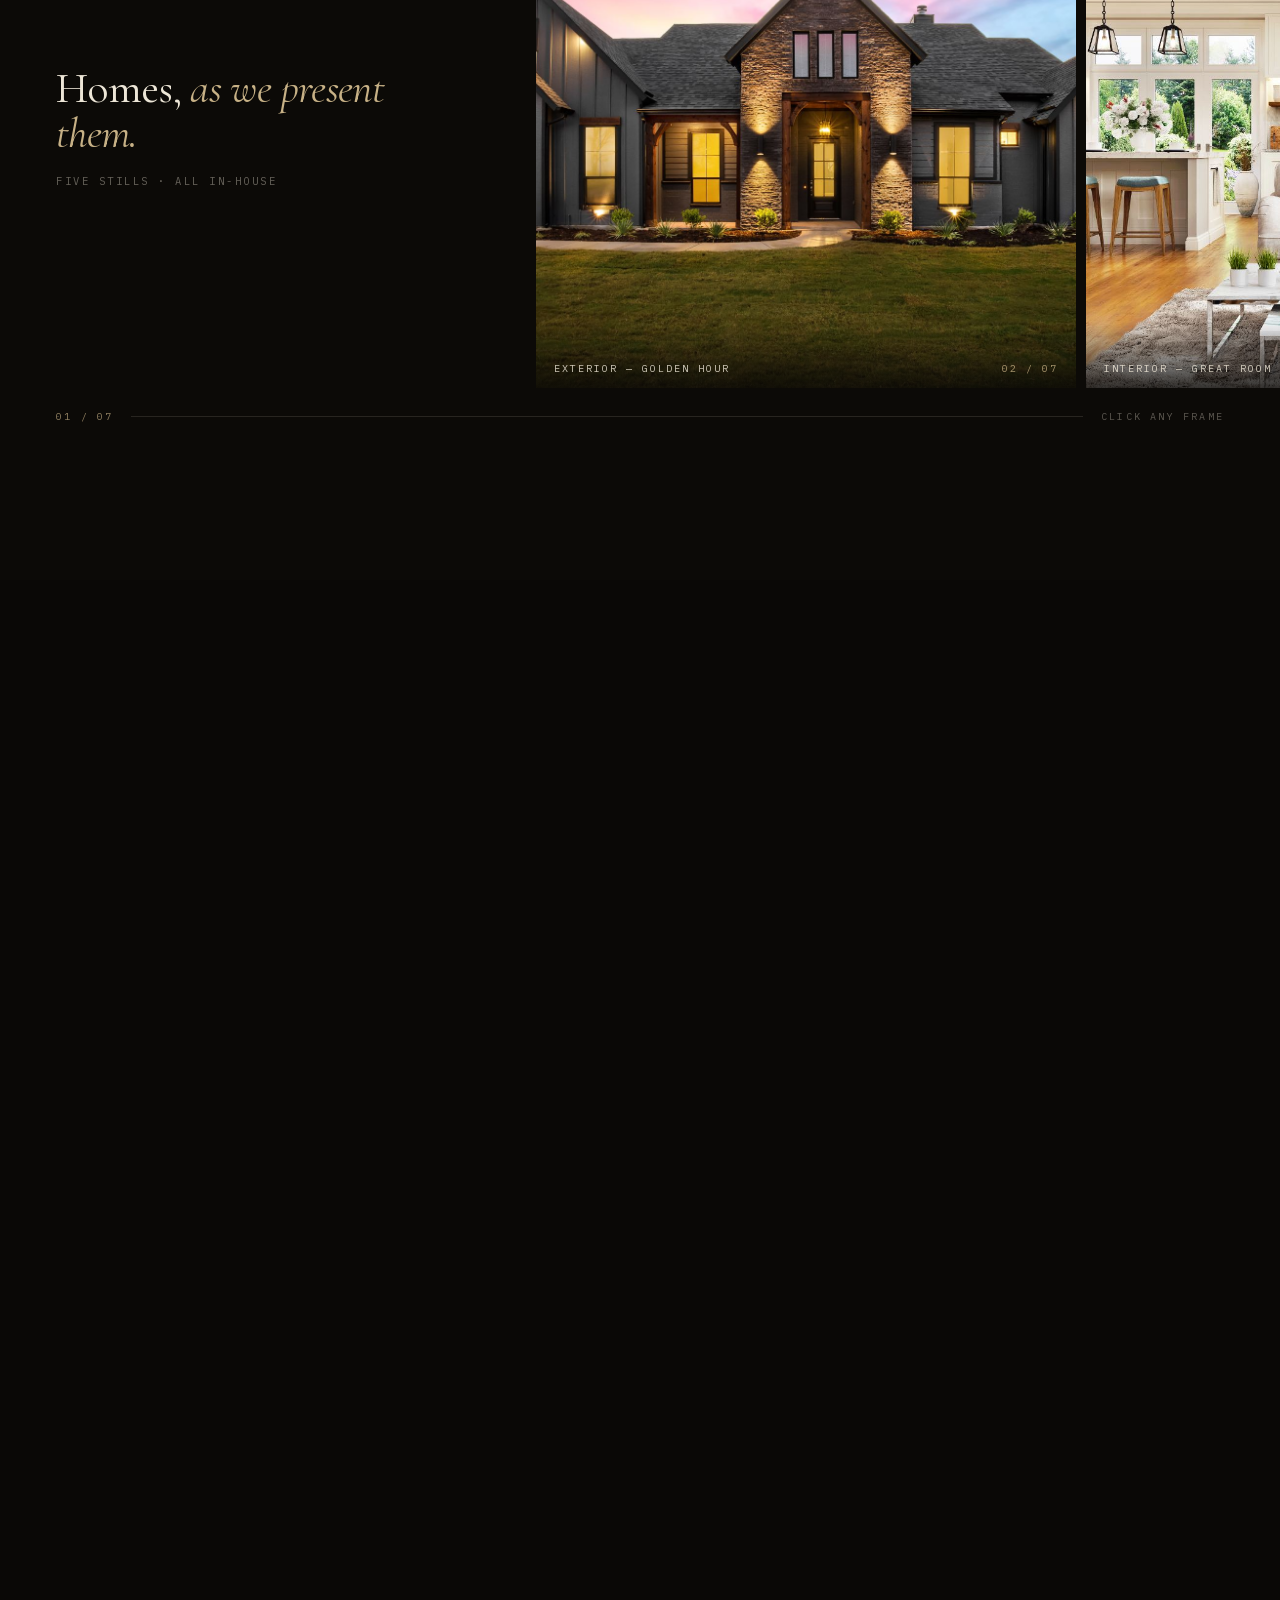
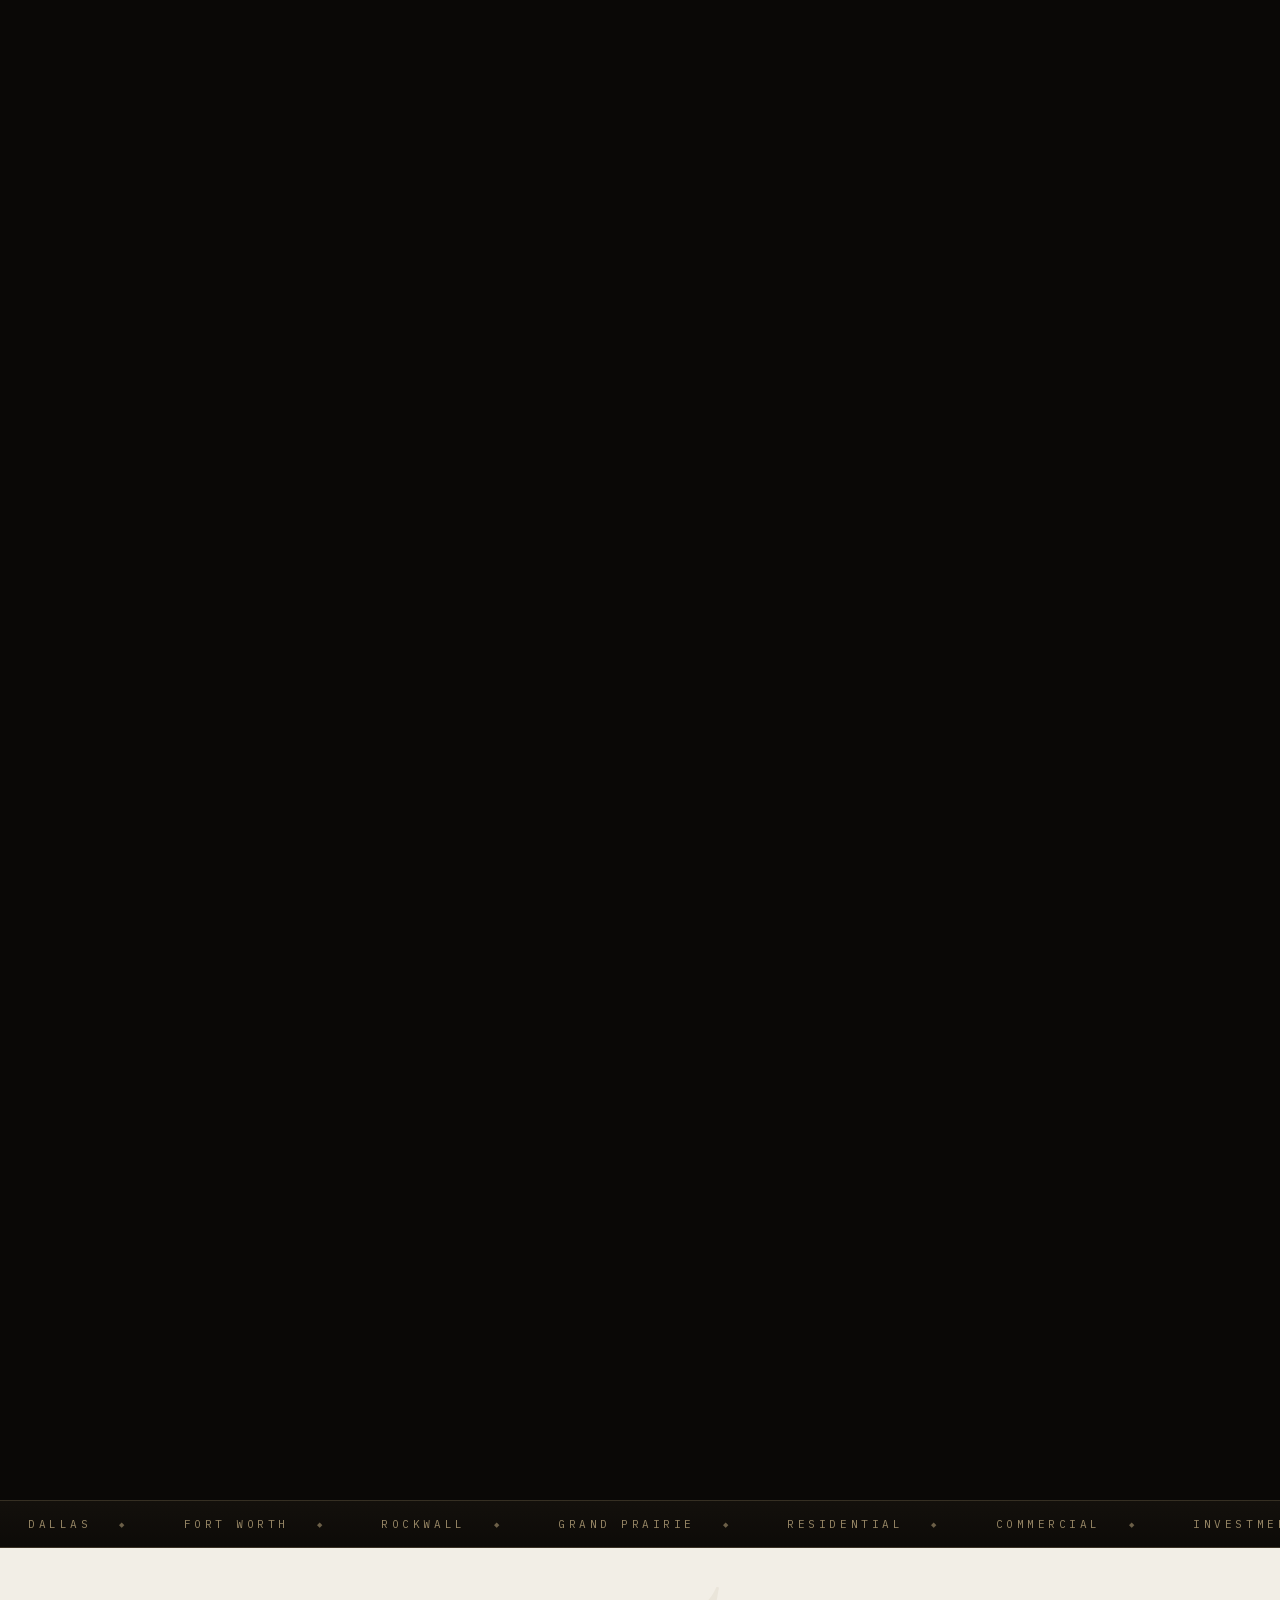
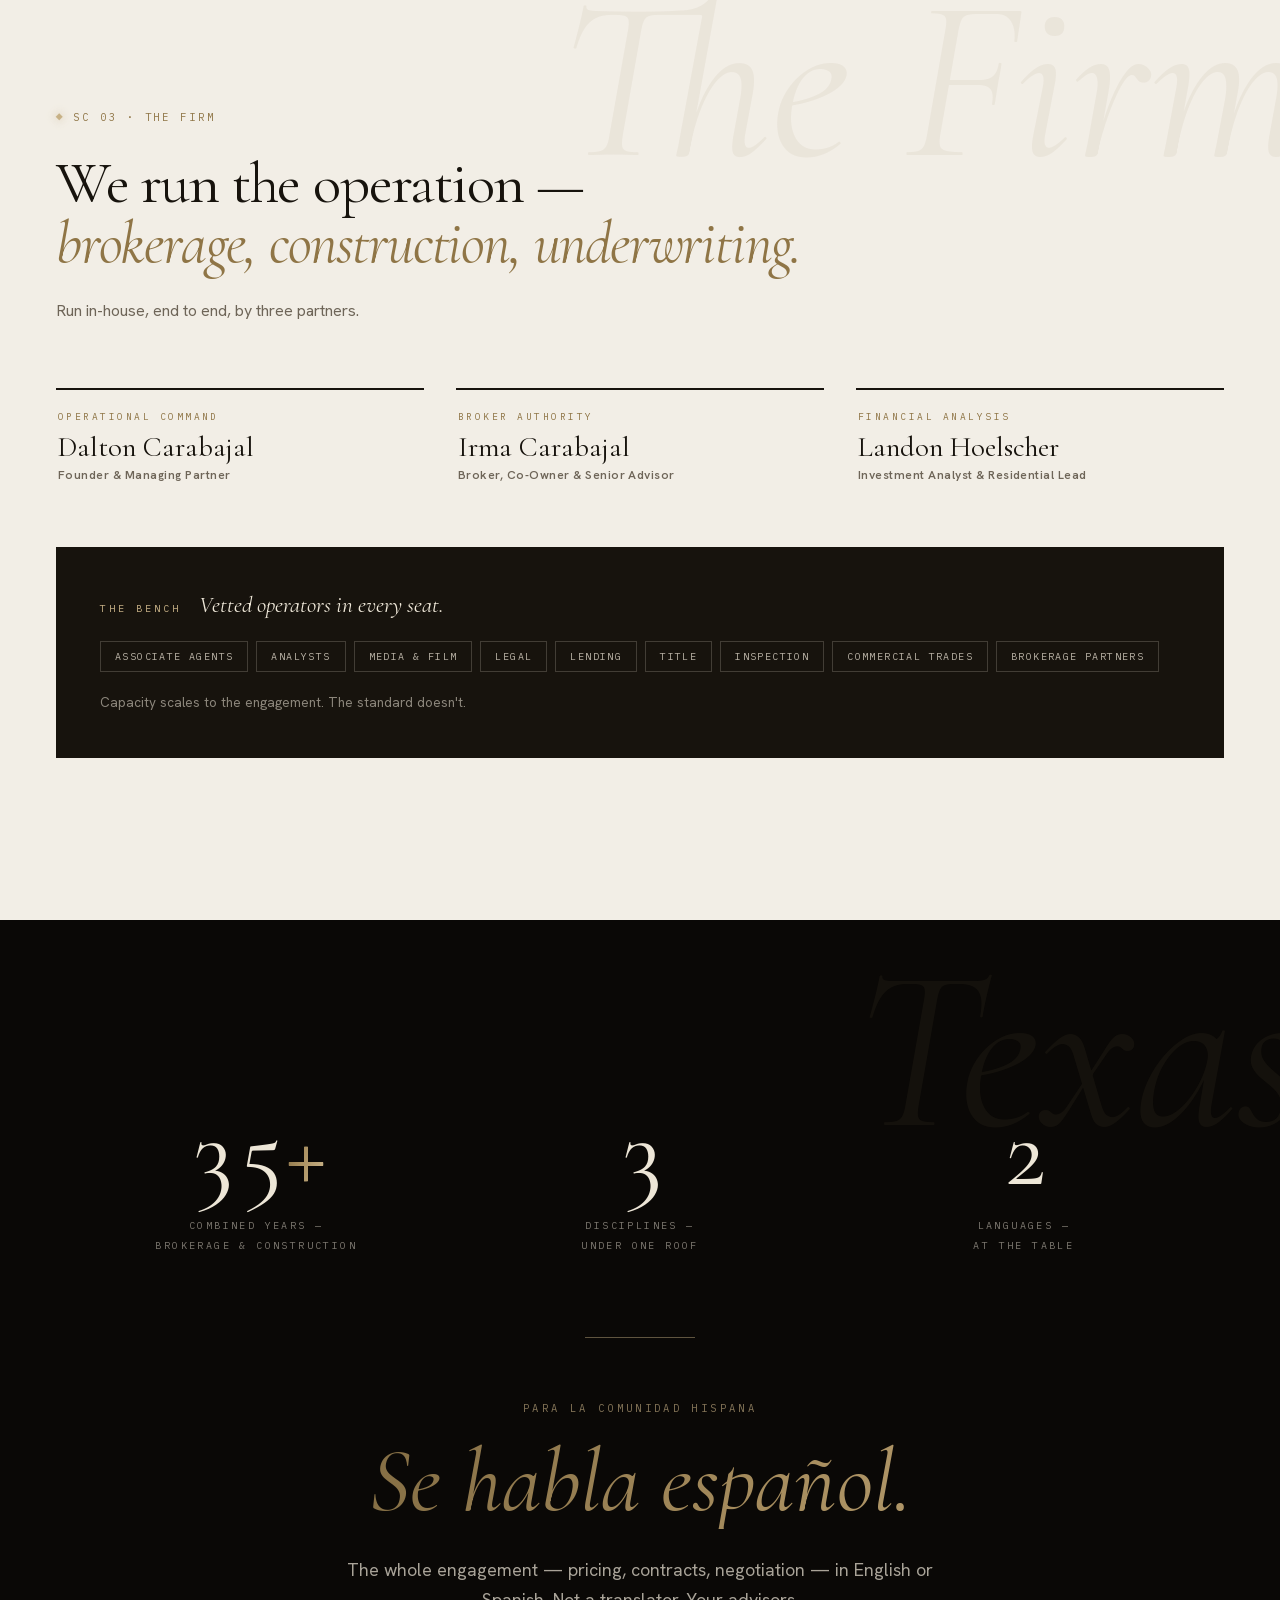
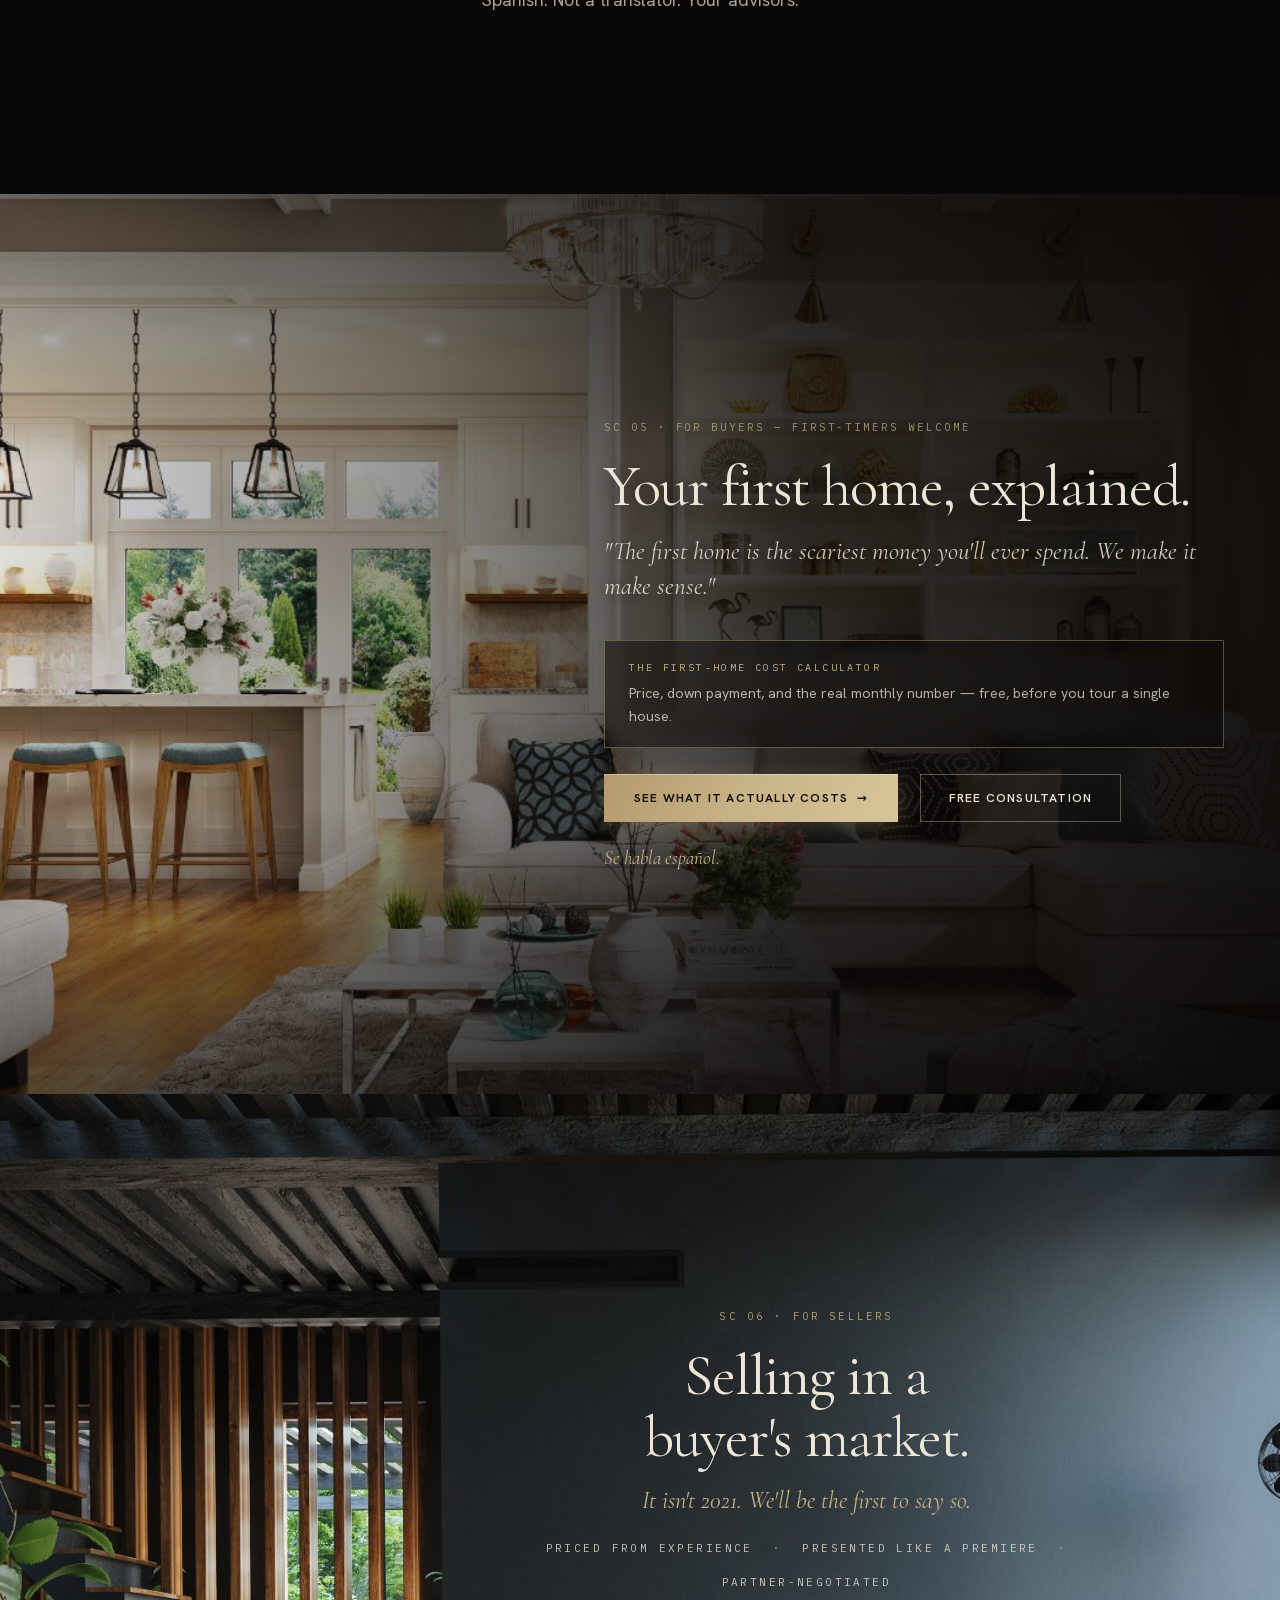
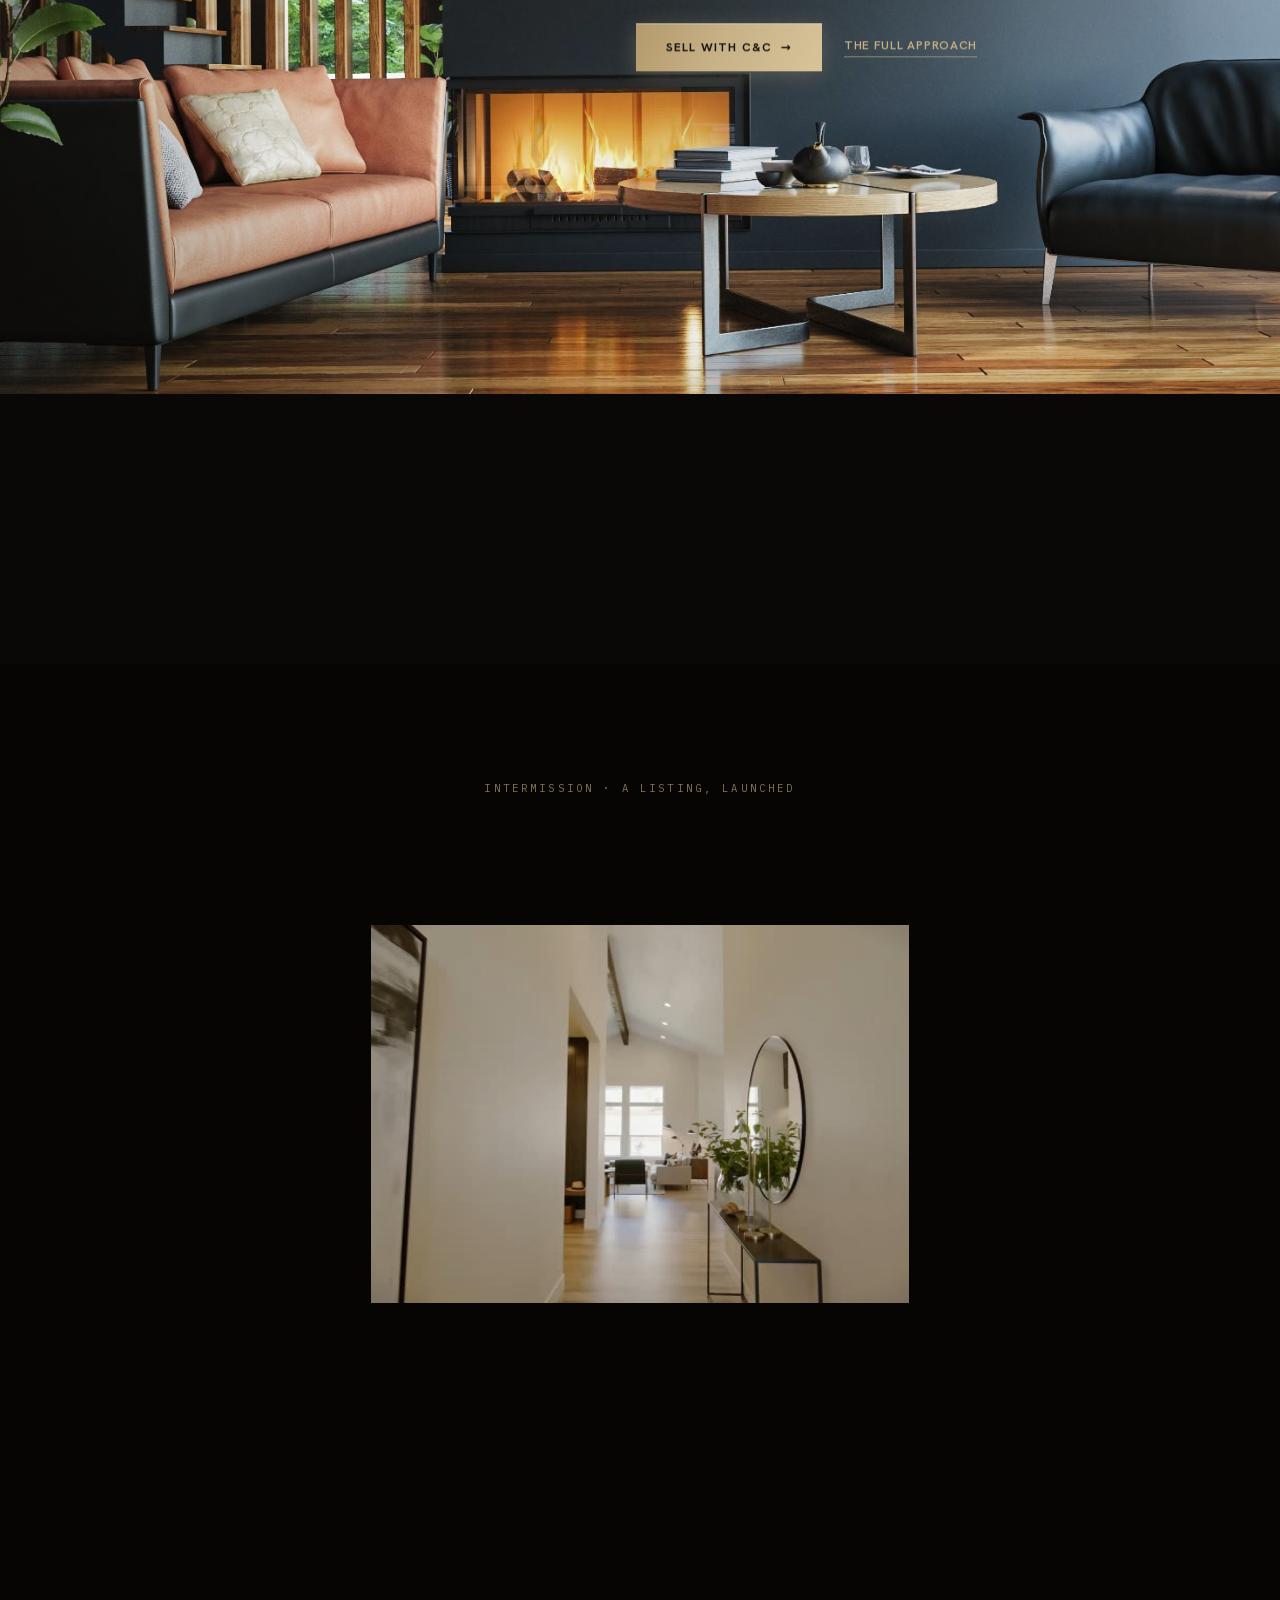
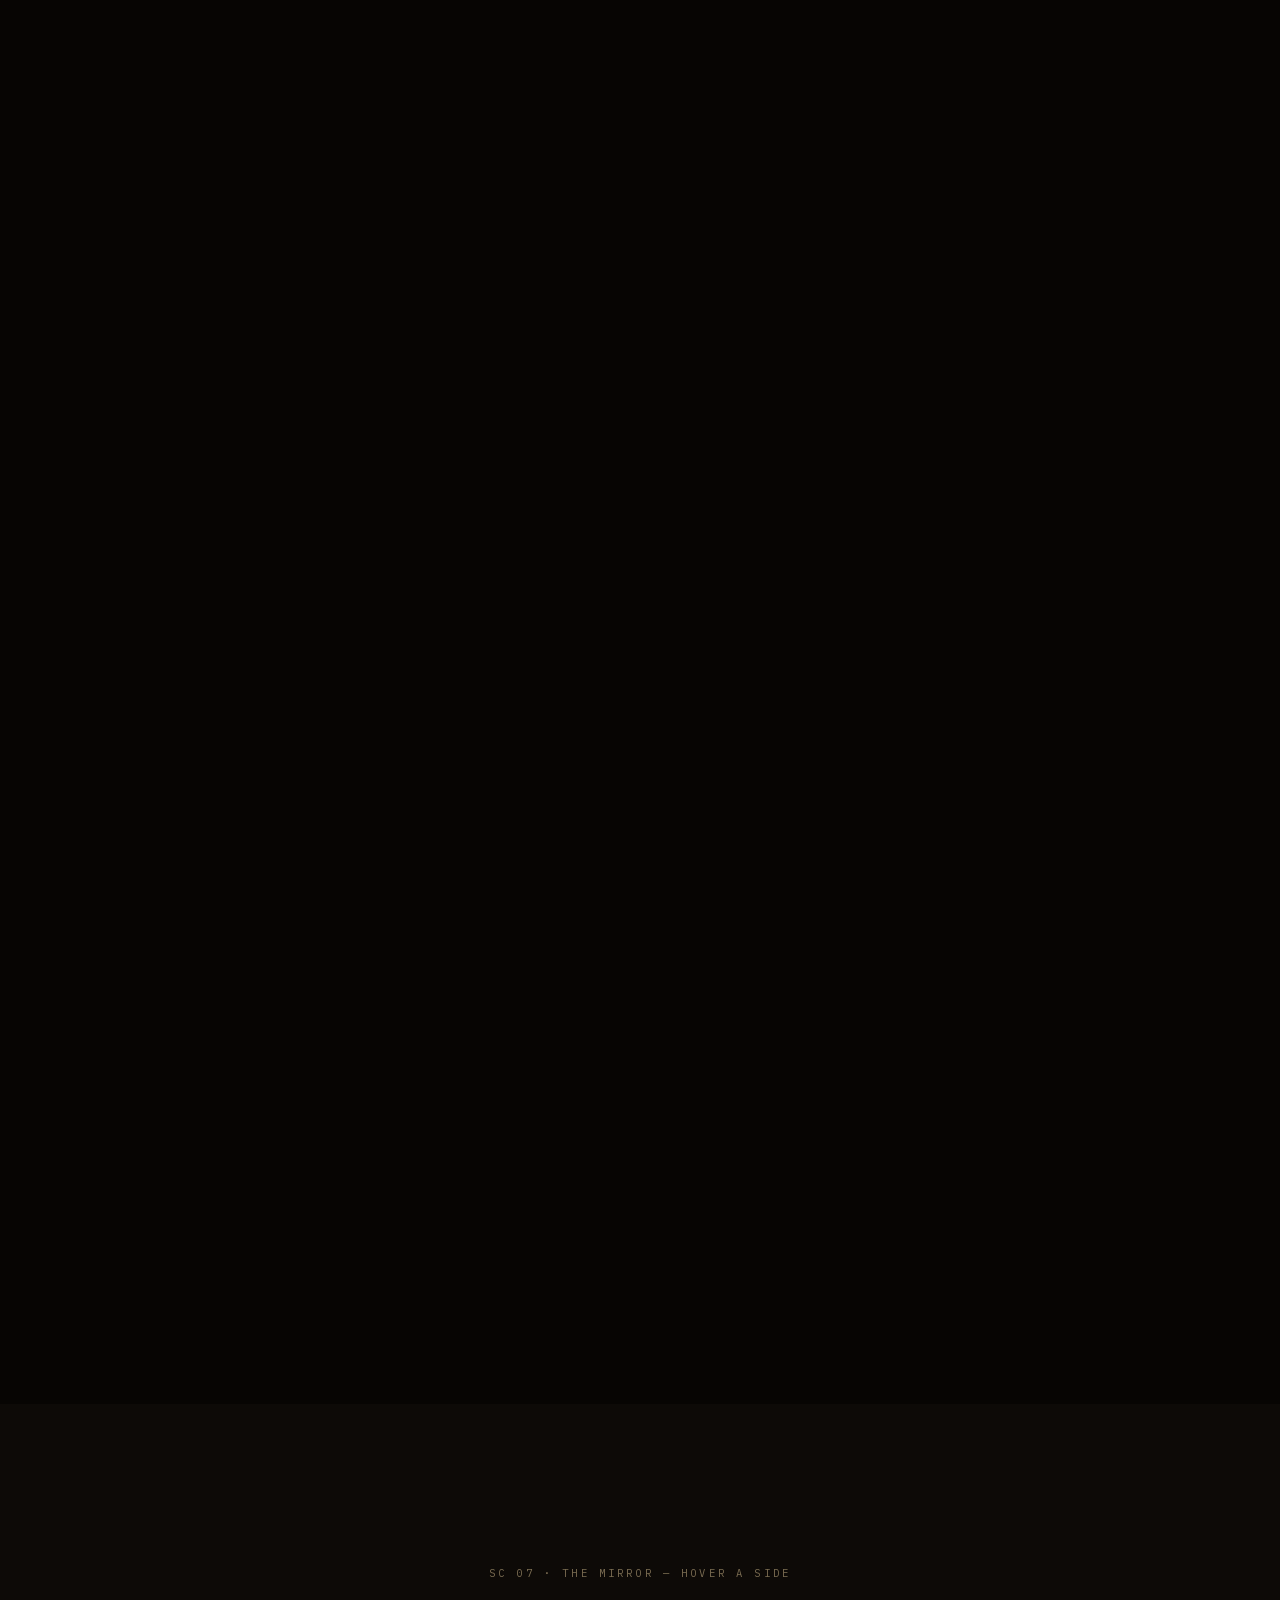
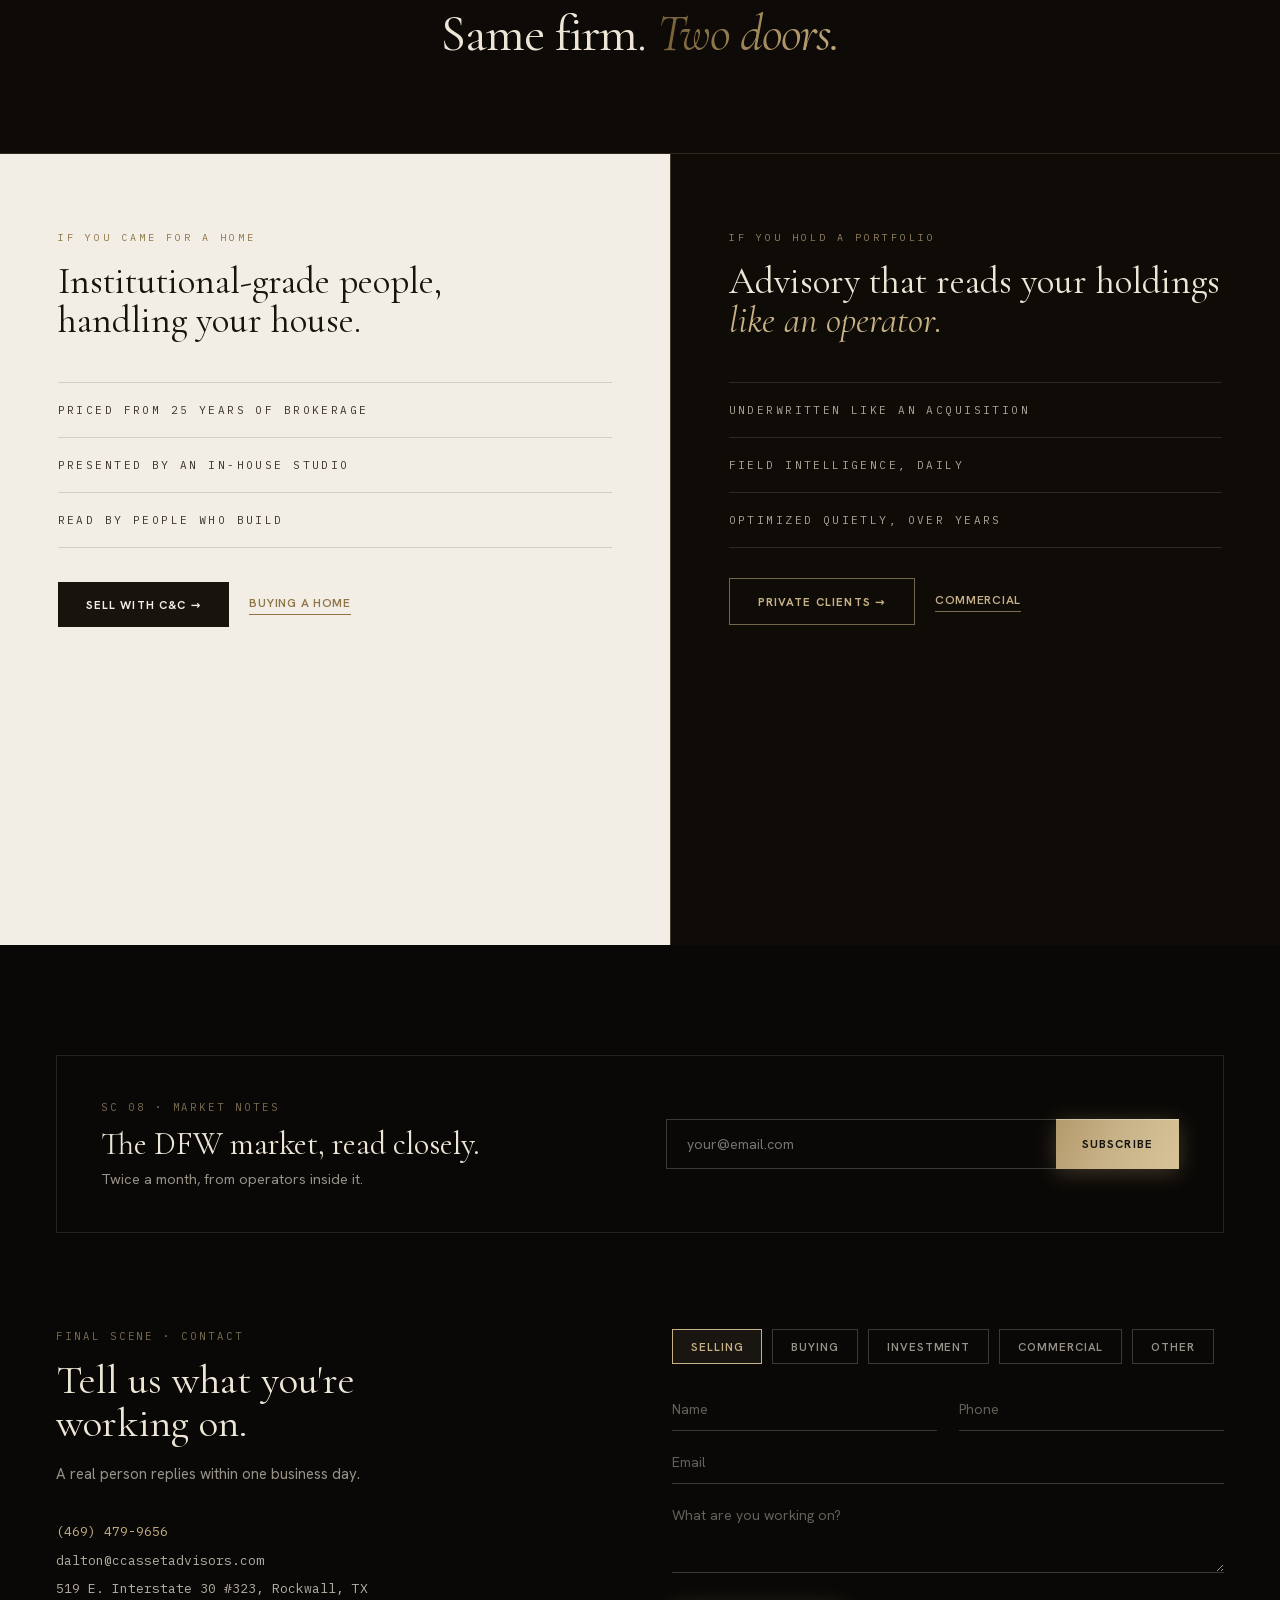
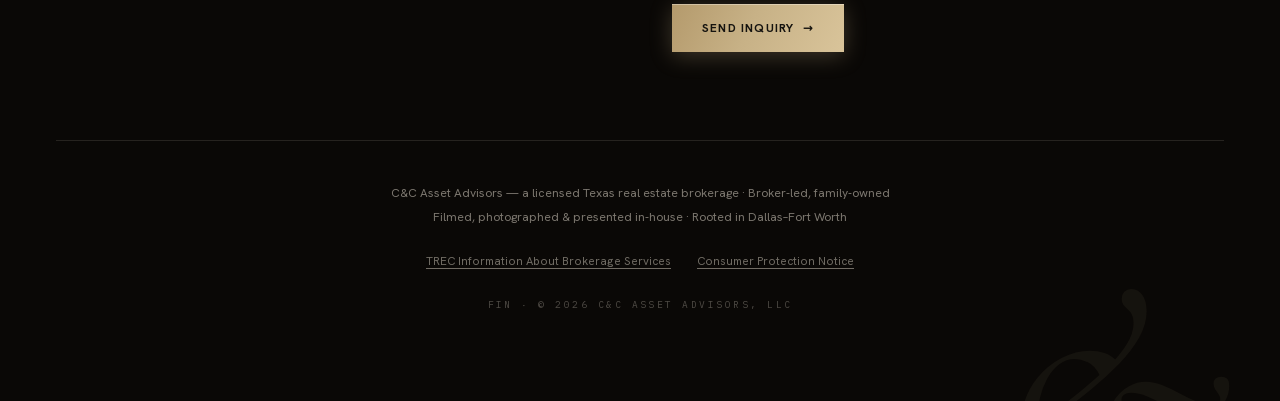
==== commit 5c32ffa0: "Add files via upload" ====
--- a/index.html
+++ b/index.html
@@ -244,7 +244,7 @@
       <div id="workTrack" style="display:flex;align-items:stretch;gap:10px;width:max-content;padding:0 var(--pad-x);will-change:transform">
         <div style="flex:none;width:min(58vw,470px);height:58svh;display:flex;flex-direction:column;justify-content:center;gap:18px;padding-right:5vw">
           <h2 class="h-display" style="font-size:clamp(34px,3.4vw,56px);line-height:1.04;letter-spacing:-0.015em">Homes, <em>as we present them.</em></h2>
-          <div style="font-family:var(--mono);font-size:10.5px;letter-spacing:.24em;color:rgba(237,230,215,.4)">EIGHT STILLS · ALL IN-HOUSE</div>
+          <div style="font-family:var(--mono);font-size:10.5px;letter-spacing:.24em;color:rgba(237,230,215,.4)">FIVE STILLS · ALL IN-HOUSE</div>
         </div>
         <!-- stills injected by JS from STILLS data -->
         <div style="flex:none;width:min(76vw,660px);height:58svh;display:flex;flex-direction:column;justify-content:center;gap:20px;padding:0 4vw">
@@ -255,7 +255,7 @@
       </div>
     </div>
     <div style="display:flex;align-items:center;gap:18px;padding:22px var(--pad-x) 70px">
-      <div id="workCount" style="font-family:var(--mono);font-size:10px;letter-spacing:.22em;color:rgba(199,177,134,.7);white-space:nowrap">01 / 10</div>
+      <div id="workCount" style="font-family:var(--mono);font-size:10px;letter-spacing:.22em;color:rgba(199,177,134,.7);white-space:nowrap">01 / 07</div>
       <div style="flex:1;height:1px;background:rgba(237,230,215,.12);position:relative;overflow:hidden">
         <div id="workProg" style="position:absolute;inset:0;background:#C7B186;transform:scaleX(0);transform-origin:left;will-change:transform"></div>
       </div>
@@ -277,17 +277,17 @@
     <div style="display:grid;grid-template-columns:repeat(auto-fit,minmax(min(100%,260px),1fr));gap:clamp(18px,2.5vw,40px);margin-top:64px">
       <a href="firm.html" class="lift reveal" style="border-top:2px solid #17130D;padding:20px 2px 0;text-decoration:none;display:block">
         <div style="font-family:var(--mono);font-size:9.5px;letter-spacing:.26em;text-transform:uppercase;color:#8F7546">Operational command</div>
-        <div style="display:flex;align-items:center;gap:16px;margin-top:14px"><span class="medallion medallion--sm medallion--paper"><b>DC</b></span><span style="font-family:var(--serif);font-size:clamp(24px,2.2vw,30px);line-height:1.05;color:#17130D">Dalton Carabajal</span></div>
+        <div style="font-family:var(--serif);font-size:clamp(24px,2.2vw,30px);line-height:1.05;color:#17130D;margin-top:10px">Dalton Carabajal</div>
         <div style="font-size:12px;font-weight:600;letter-spacing:.04em;color:#6E6558;margin-top:5px">Founder &amp; Managing Partner</div>
       </a>
       <a href="firm.html" class="lift reveal" data-delay="1" style="border-top:2px solid #17130D;padding:20px 2px 0;text-decoration:none;display:block">
         <div style="font-family:var(--mono);font-size:9.5px;letter-spacing:.26em;text-transform:uppercase;color:#8F7546">Broker authority</div>
-        <div style="display:flex;align-items:center;gap:16px;margin-top:14px"><span class="medallion medallion--sm medallion--paper"><b>IC</b></span><span style="font-family:var(--serif);font-size:clamp(24px,2.2vw,30px);line-height:1.05;color:#17130D">Irma Carabajal</span></div>
+        <div style="font-family:var(--serif);font-size:clamp(24px,2.2vw,30px);line-height:1.05;color:#17130D;margin-top:10px">Irma Carabajal</div>
         <div style="font-size:12px;font-weight:600;letter-spacing:.04em;color:#6E6558;margin-top:5px">Broker, Co-Owner &amp; Senior Advisor</div>
       </a>
       <a href="firm.html" class="lift reveal" data-delay="2" style="border-top:2px solid #17130D;padding:20px 2px 0;text-decoration:none;display:block">
         <div style="font-family:var(--mono);font-size:9.5px;letter-spacing:.26em;text-transform:uppercase;color:#8F7546">Financial analysis</div>
-        <div style="display:flex;align-items:center;gap:16px;margin-top:14px"><span class="medallion medallion--sm medallion--paper"><b>LH</b></span><span style="font-family:var(--serif);font-size:clamp(24px,2.2vw,30px);line-height:1.05;color:#17130D">Landon Hoelscher</span></div>
+        <div style="font-family:var(--serif);font-size:clamp(24px,2.2vw,30px);line-height:1.05;color:#17130D;margin-top:10px">Landon Hoelscher</div>
         <div style="font-size:12px;font-weight:600;letter-spacing:.04em;color:#6E6558;margin-top:5px">Investment Analyst &amp; Residential Lead</div>
       </a>
     </div>
@@ -522,15 +522,13 @@
 
   /* ---------- data ---------- */
   var STILLS = [
-    { src: 'assets/img/still-02-entry.jpg',     cap: 'Entry — first read' },
-    { src: 'assets/img/still-03-console.jpg',   cap: 'Console — detail' },
-    { src: 'assets/img/still-04-nook.jpg',      cap: 'Morning light' },
-    { src: 'assets/img/still-05-kitchen.jpg',   cap: 'Kitchen sight-line' },
-    { src: 'assets/img/still-06-greatroom.jpg', cap: 'The great room' },
-    { src: 'assets/img/still-07-living.jpg',    cap: 'Living — under beams' },
-    { src: 'assets/img/still-08-dining.jpg',    cap: 'Dining — staged' },
-    { src: 'assets/img/still-09-fireside.jpg',  cap: 'Fireside — evening' }
+    { src: 'assets/img/launch-film.jpg',   cap: 'Exterior — golden hour' },
+    { src: 'assets/img/great-room.jpg',    cap: 'Interior — great room' },
+    { src: 'assets/img/launch-social.jpg', cap: 'Deck — at dusk' },
+    { src: 'assets/img/launch-stills.jpg', cap: 'Kitchen — brass & navy' },
+    { src: 'assets/img/fireside.jpg',      cap: 'Fireside — evening' }
   ];
+  var REEL_TOTAL = STILLS.length + 2;
   var SCENES = ['01 · WELCOME', '02 · THE WORK', '03 · THE FIRM', '04 · EN DOS IDIOMAS',
     '05 · FOR BUYERS', '06 · FOR SELLERS', '07 · TWO DOORS', '08 · CONTACT'];
   var BENCH = ['ASSOCIATE AGENTS', 'ANALYSTS', 'MEDIA & FILM', 'LEGAL', 'LENDING', 'TITLE', 'INSPECTION', 'COMMERCIAL TRADES', 'BROKERAGE PARTNERS'];
@@ -544,7 +542,7 @@
     b.setAttribute('aria-label', 'View still: ' + s.cap);
     b.innerHTML = '<img loading="lazy" src="' + s.src + '" alt="' + s.cap + '">' +
       '<span class="reel-cap"><span style="font-family:var(--mono);font-size:10px;letter-spacing:.2em;text-transform:uppercase;color:rgba(237,230,215,.85)">' + s.cap + '</span>' +
-      '<span style="font-family:var(--mono);font-size:10px;letter-spacing:.2em;color:rgba(199,177,134,.8)">' + pad(i + 2) + ' / 10</span></span>';
+      '<span style="font-family:var(--mono);font-size:10px;letter-spacing:.2em;color:rgba(199,177,134,.8)">' + pad(i + 2) + ' / ' + pad(REEL_TOTAL) + '</span></span>';
     b.addEventListener('click', function () { openLb(i); });
     track.insertBefore(b, claimFrame);
   });
@@ -638,7 +636,7 @@
 
     track.style.transform = 'translate3d(' + (-wp * geo.dist).toFixed(1) + 'px,0,0)';
     workProg.style.transform = 'scaleX(' + wp.toFixed(4) + ')';
-    var count = pad(Math.min(10, Math.floor(wp * 10) + 1)) + ' / 10';
+    var count = pad(Math.min(REEL_TOTAL, Math.floor(wp * REEL_TOTAL) + 1)) + ' / ' + pad(REEL_TOTAL);
     if (count !== lastCount) { lastCount = count; workCount.textContent = count; }
 
     interWrap.style.transform = rm ? 'scale(1)' : 'scale(' + (0.42 + 0.58 * e).toFixed(4) + ')';
@@ -662,7 +660,7 @@
       var d = track.scrollWidth - track.clientWidth;
       var sp = d > 0 ? track.scrollLeft / d : 0;
       workProg.style.transform = 'scaleX(' + sp.toFixed(4) + ')';
-      workCount.textContent = pad(Math.min(10, Math.floor(sp * 10) + 1)) + ' / 10';
+      workCount.textContent = pad(Math.min(REEL_TOTAL, Math.floor(sp * REEL_TOTAL) + 1)) + ' / ' + pad(REEL_TOTAL);
     });
   }, { passive: true });
 
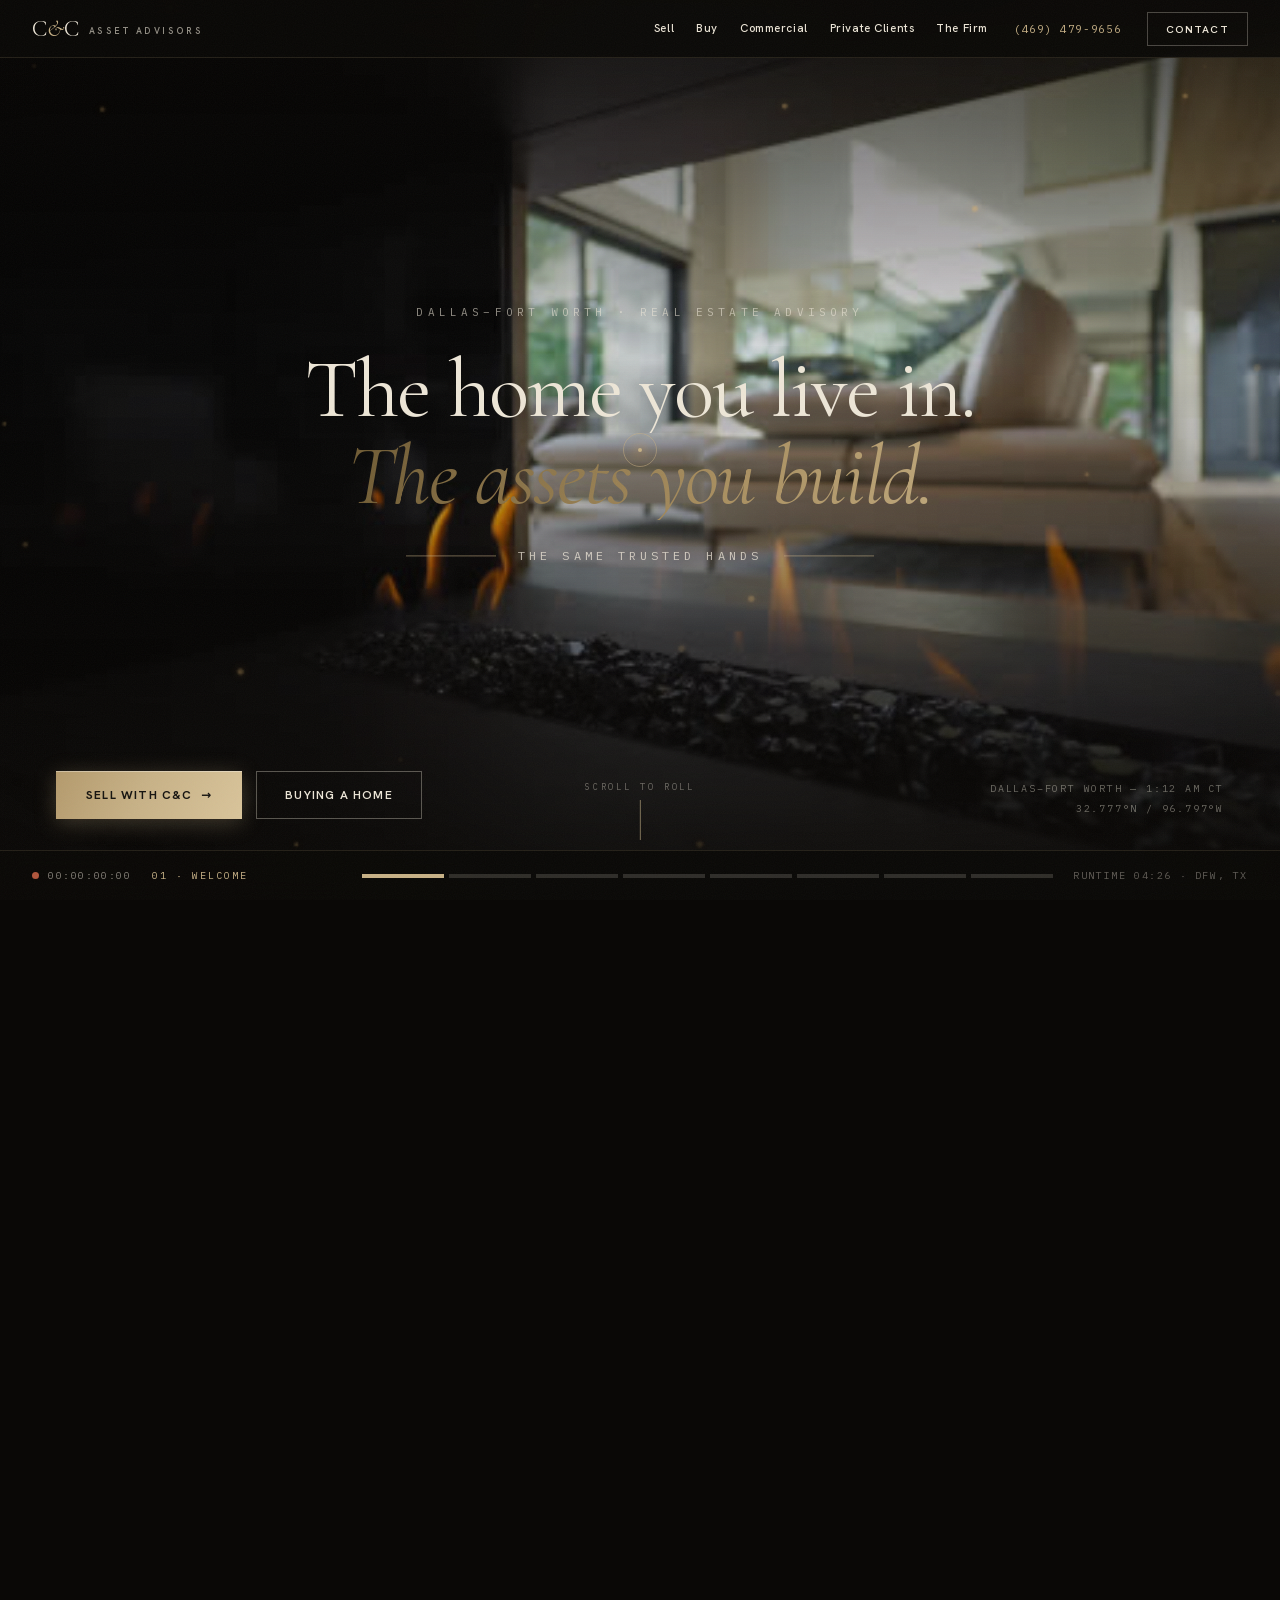
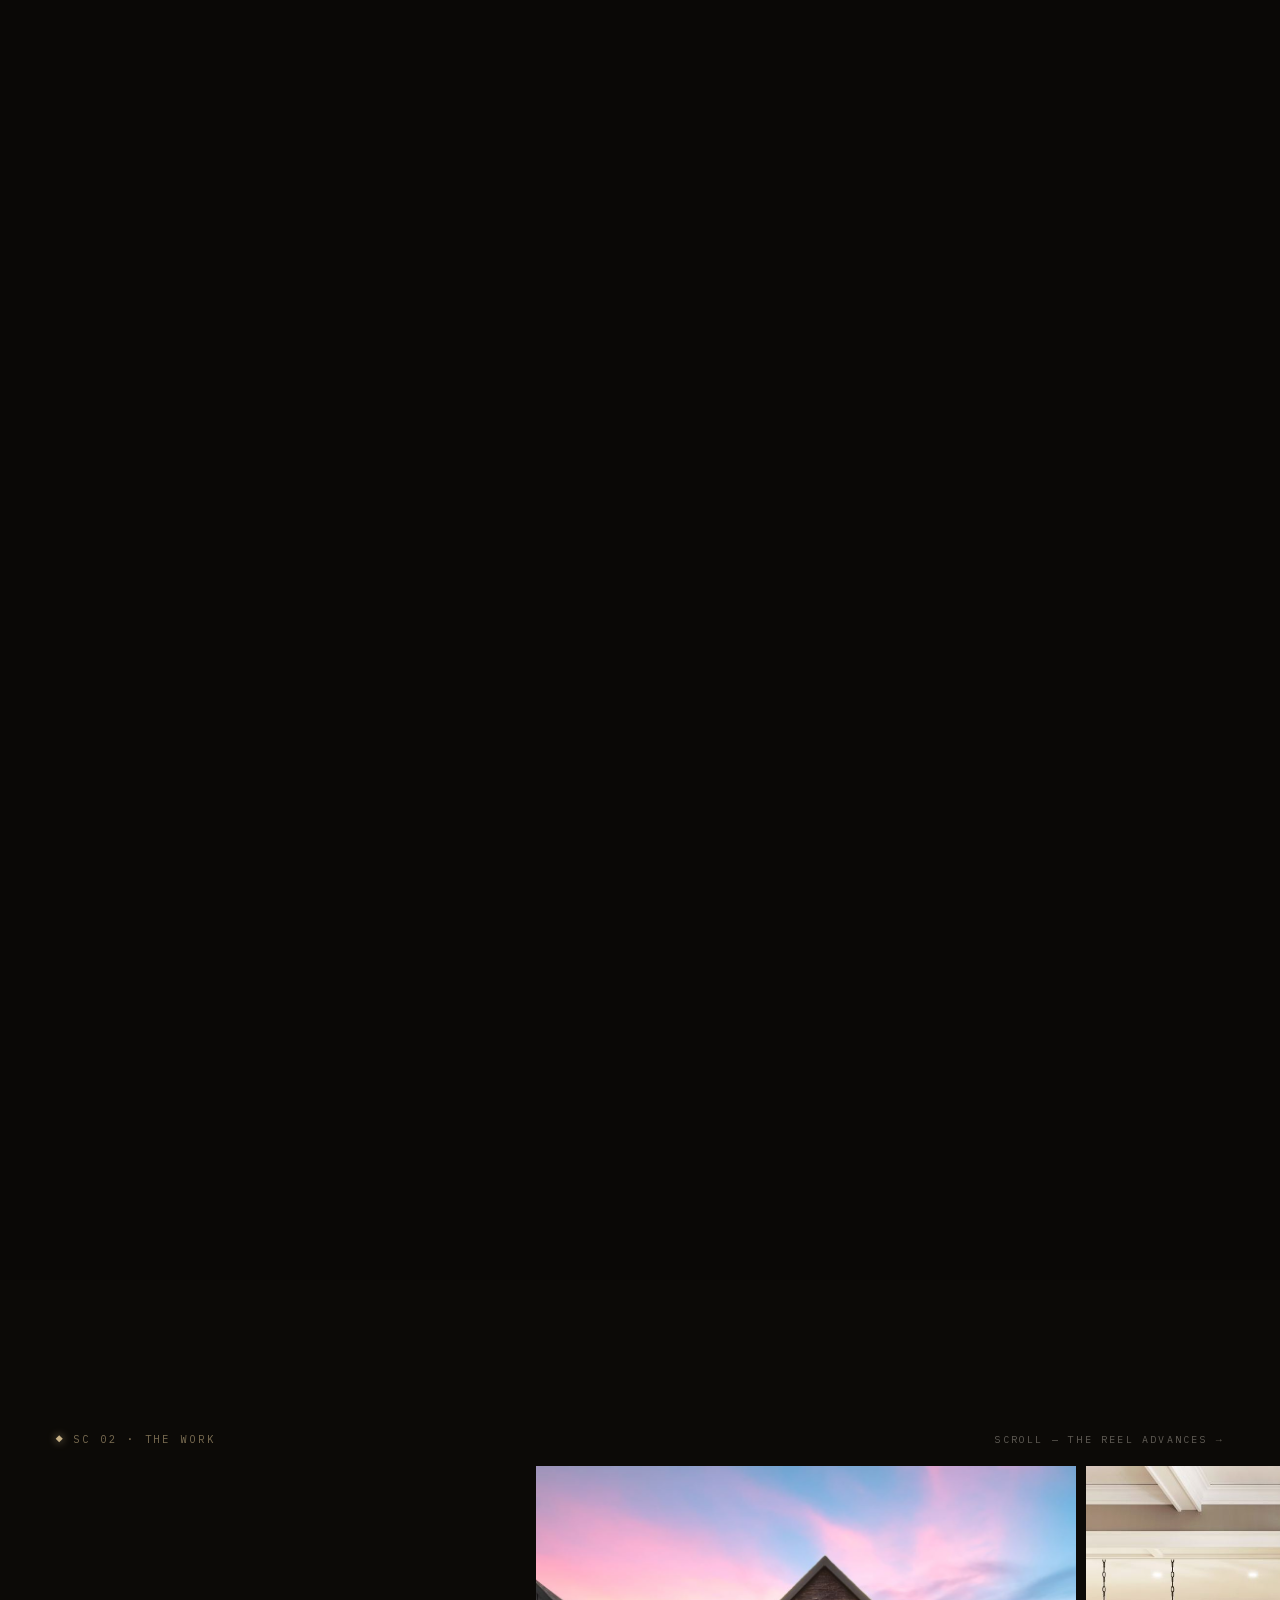
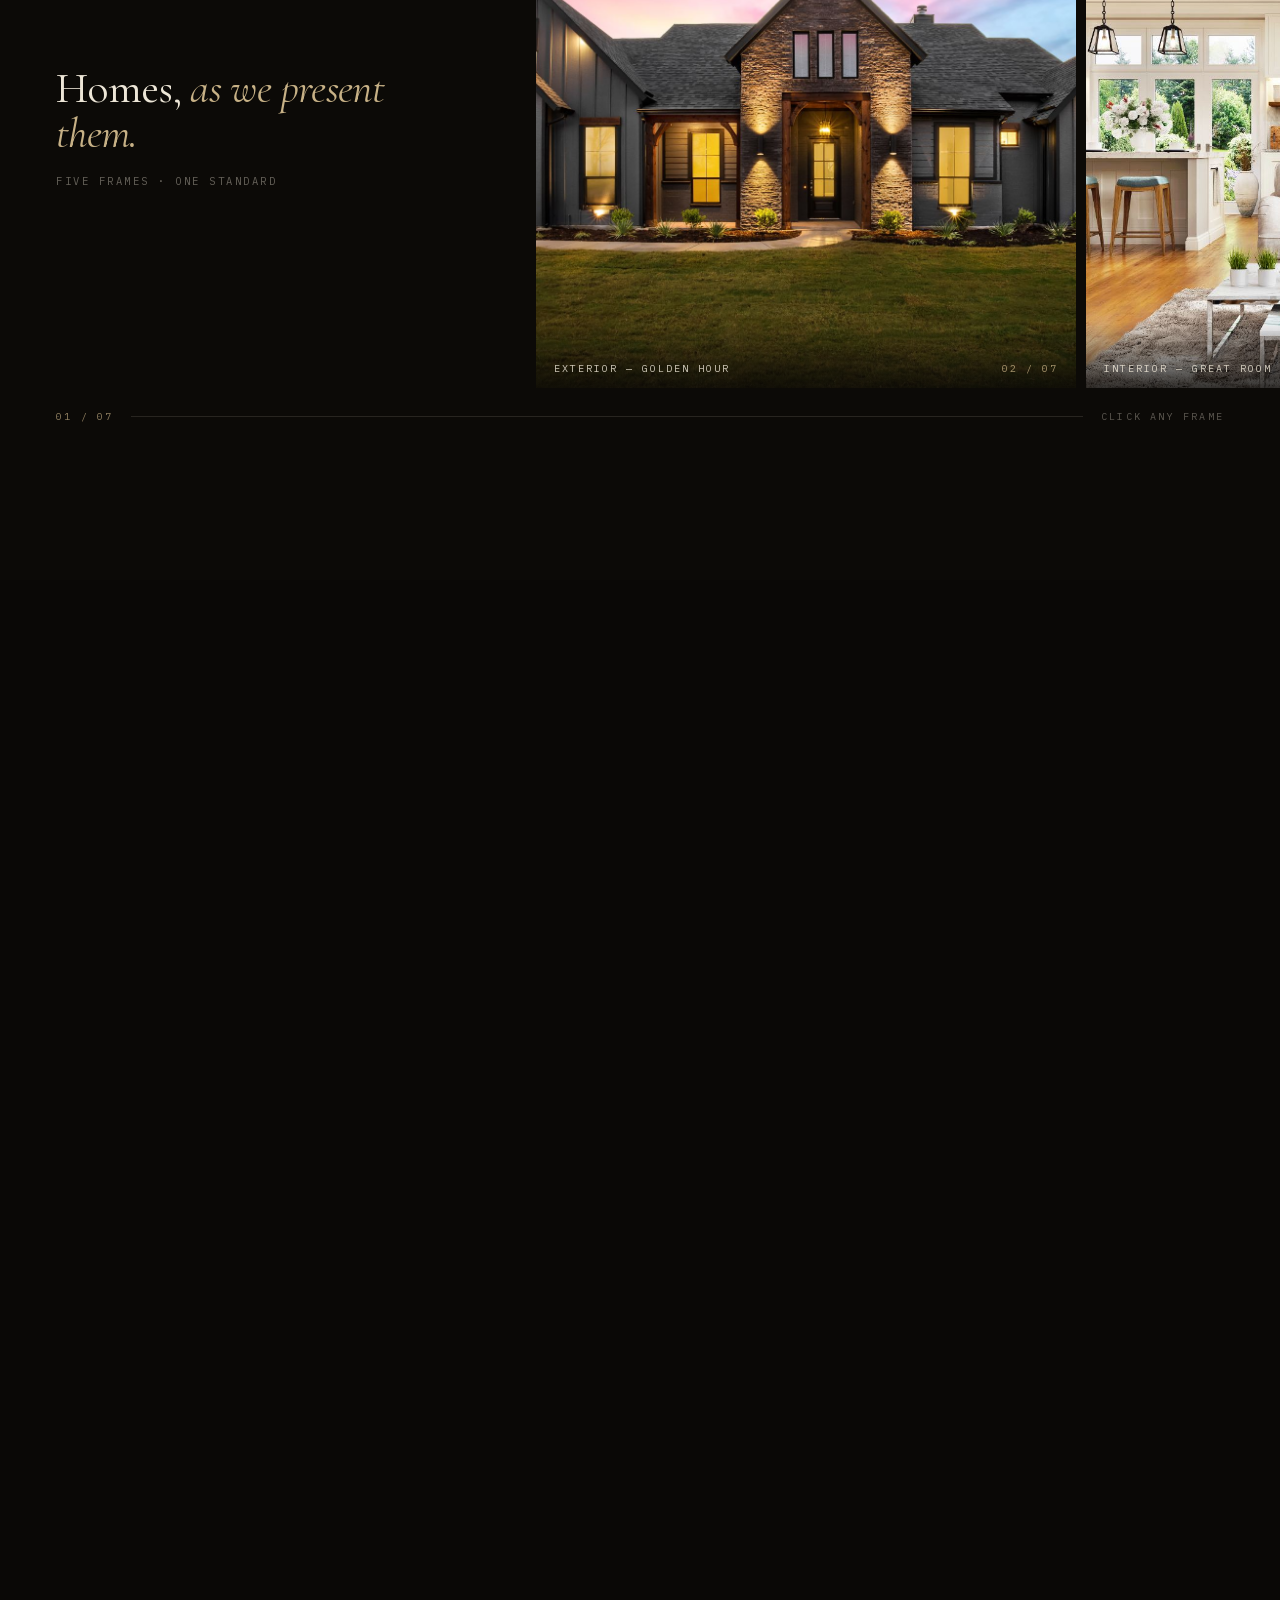
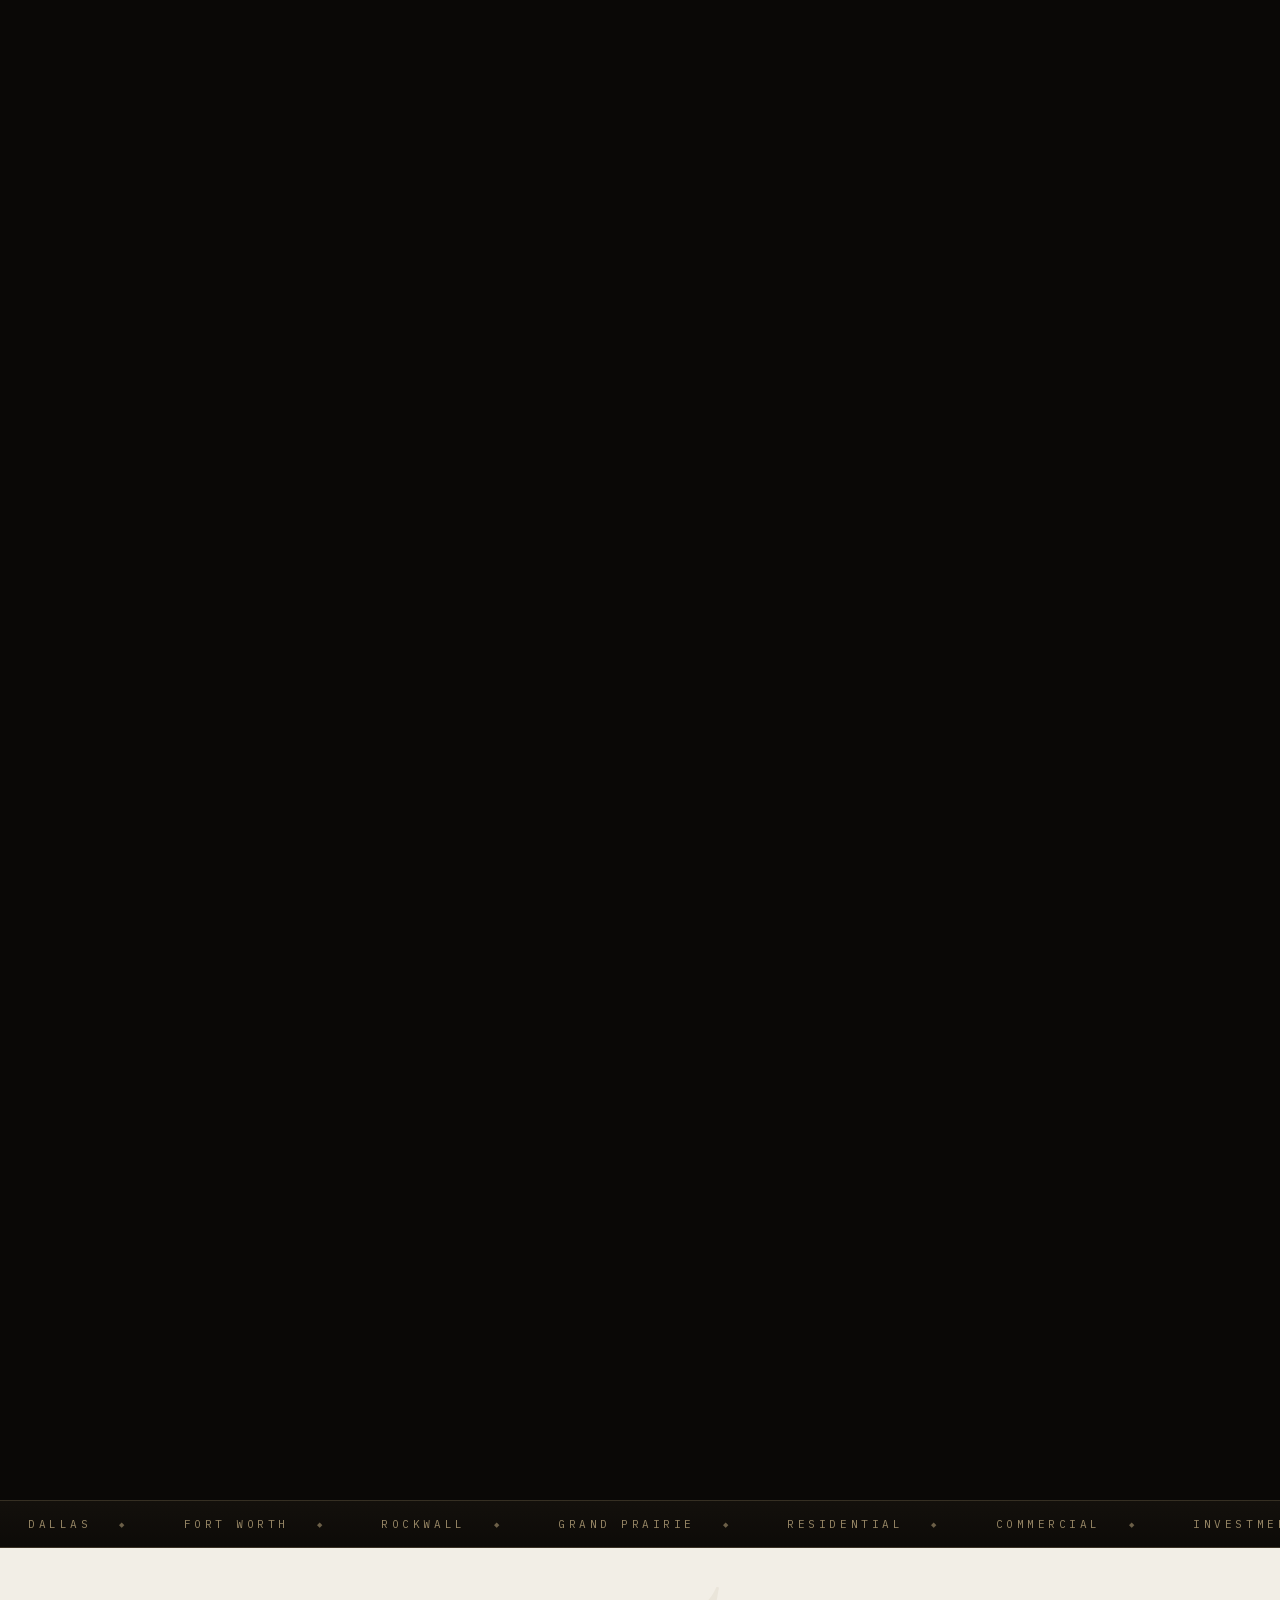
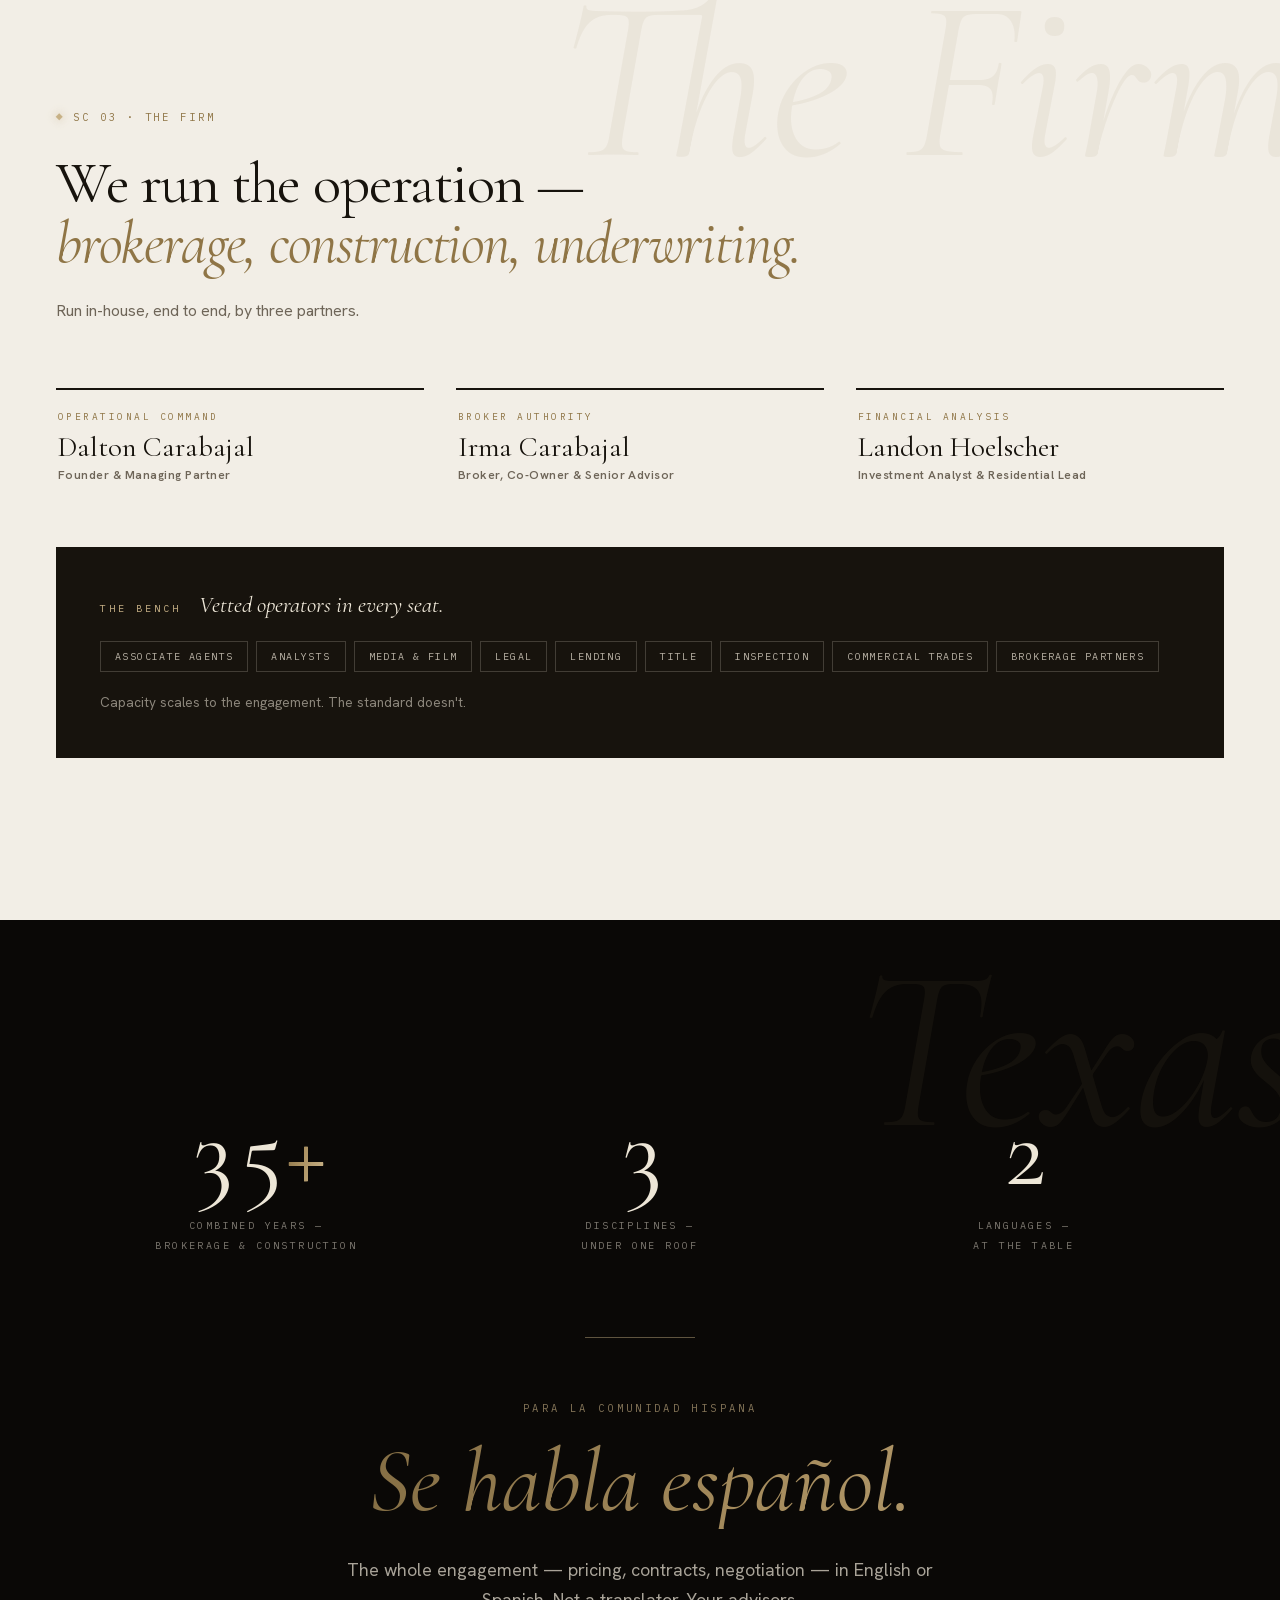
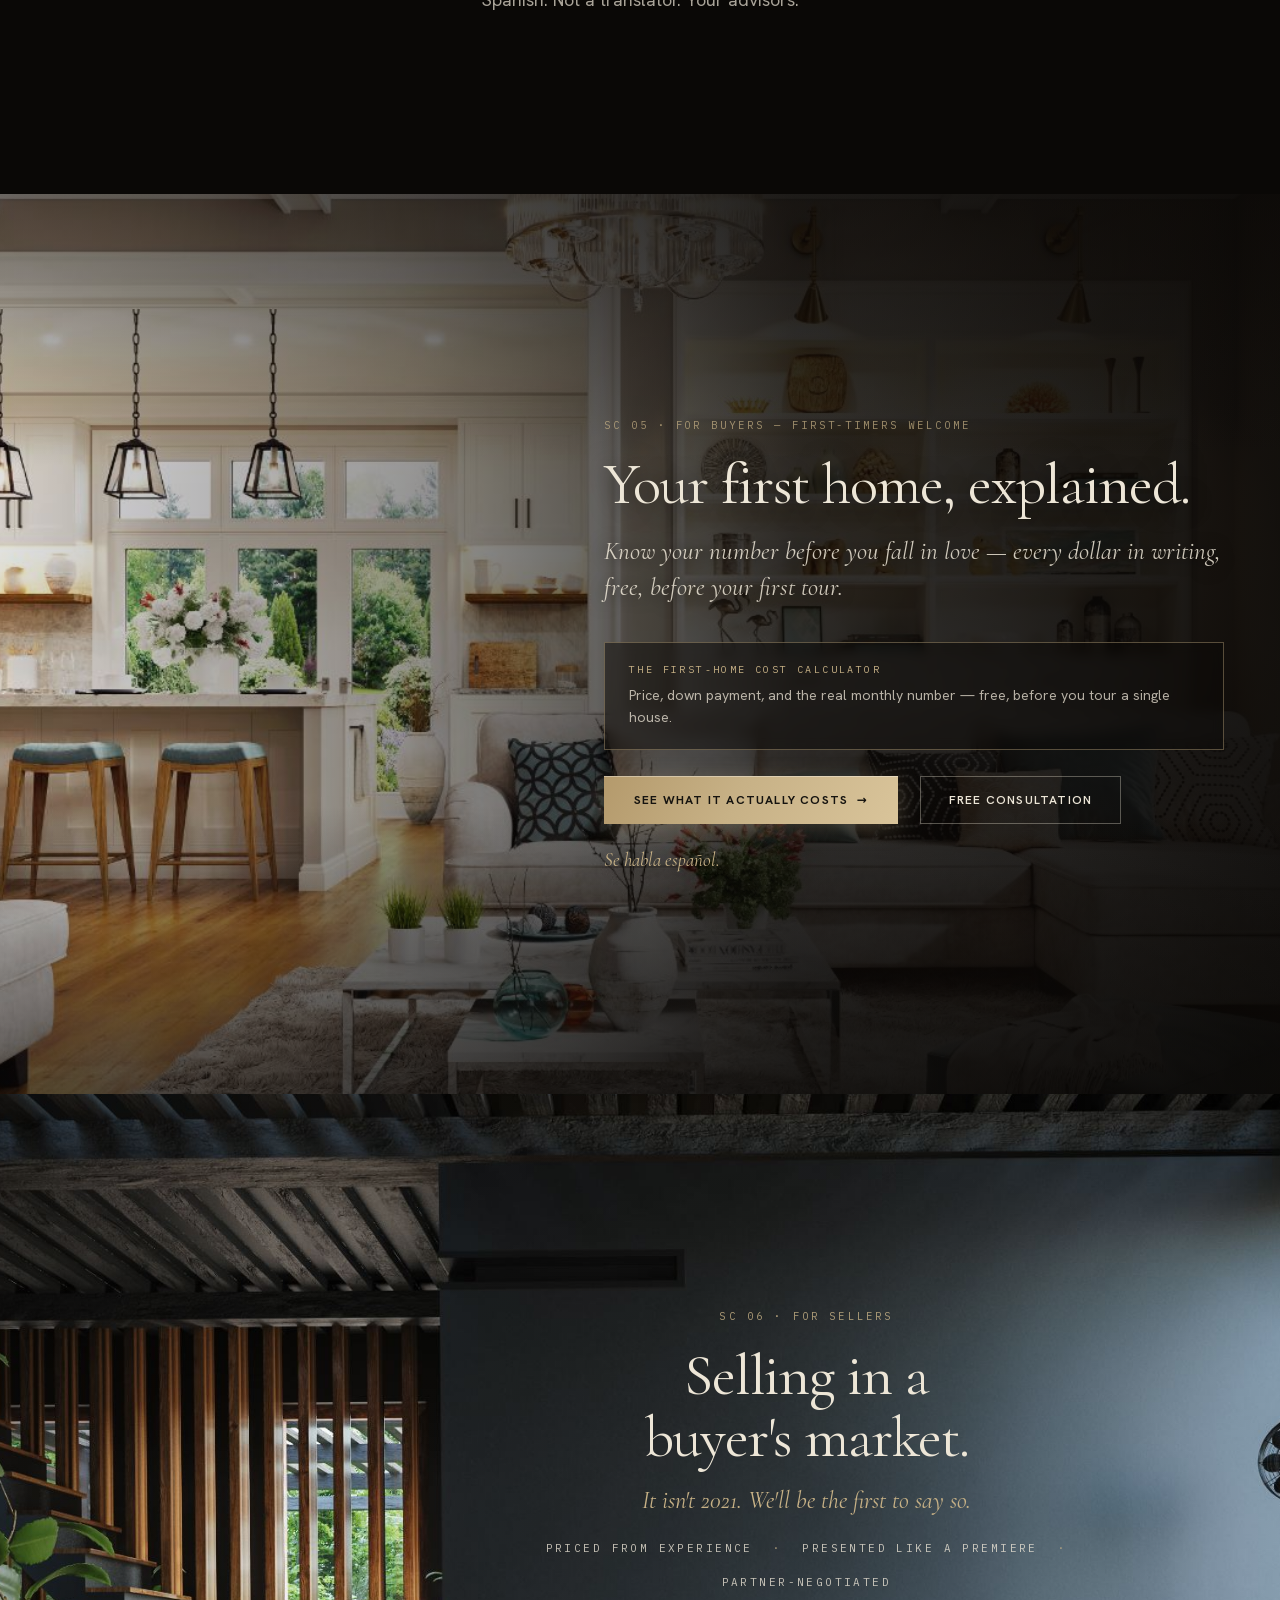
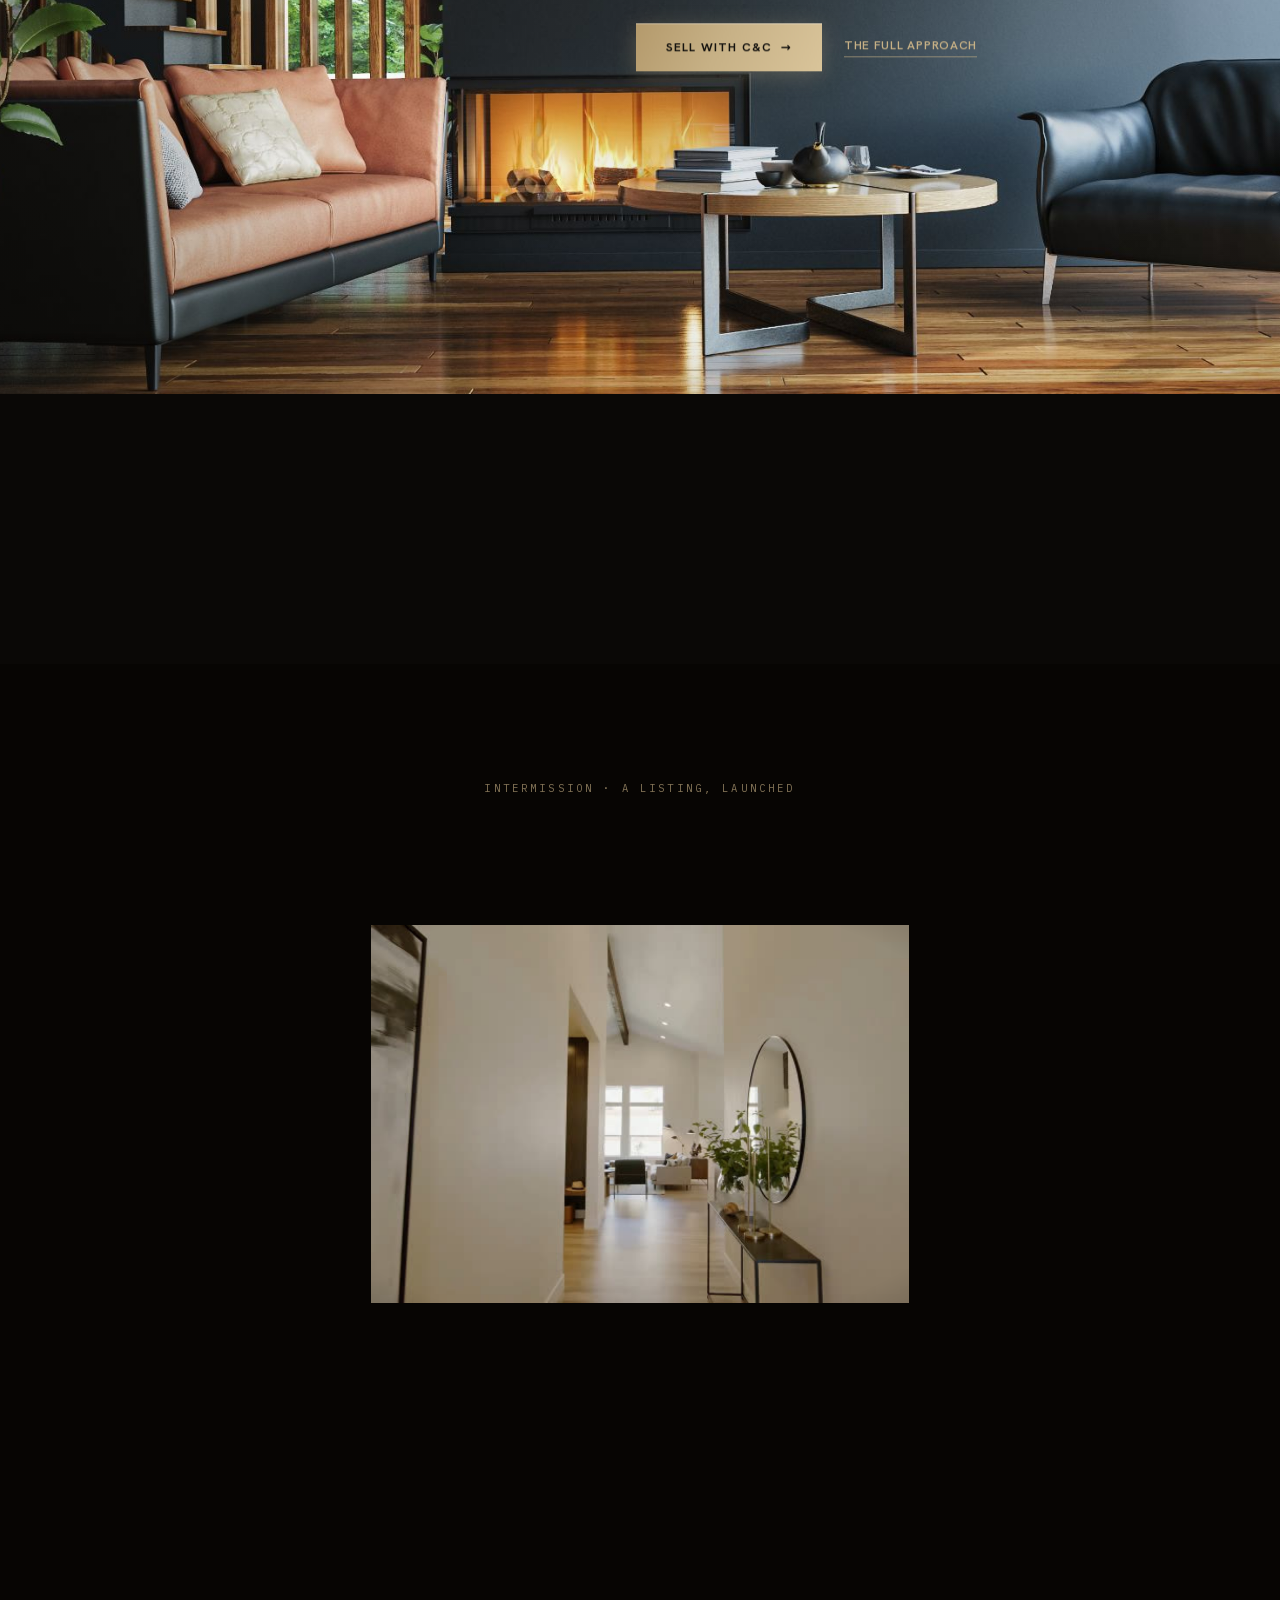
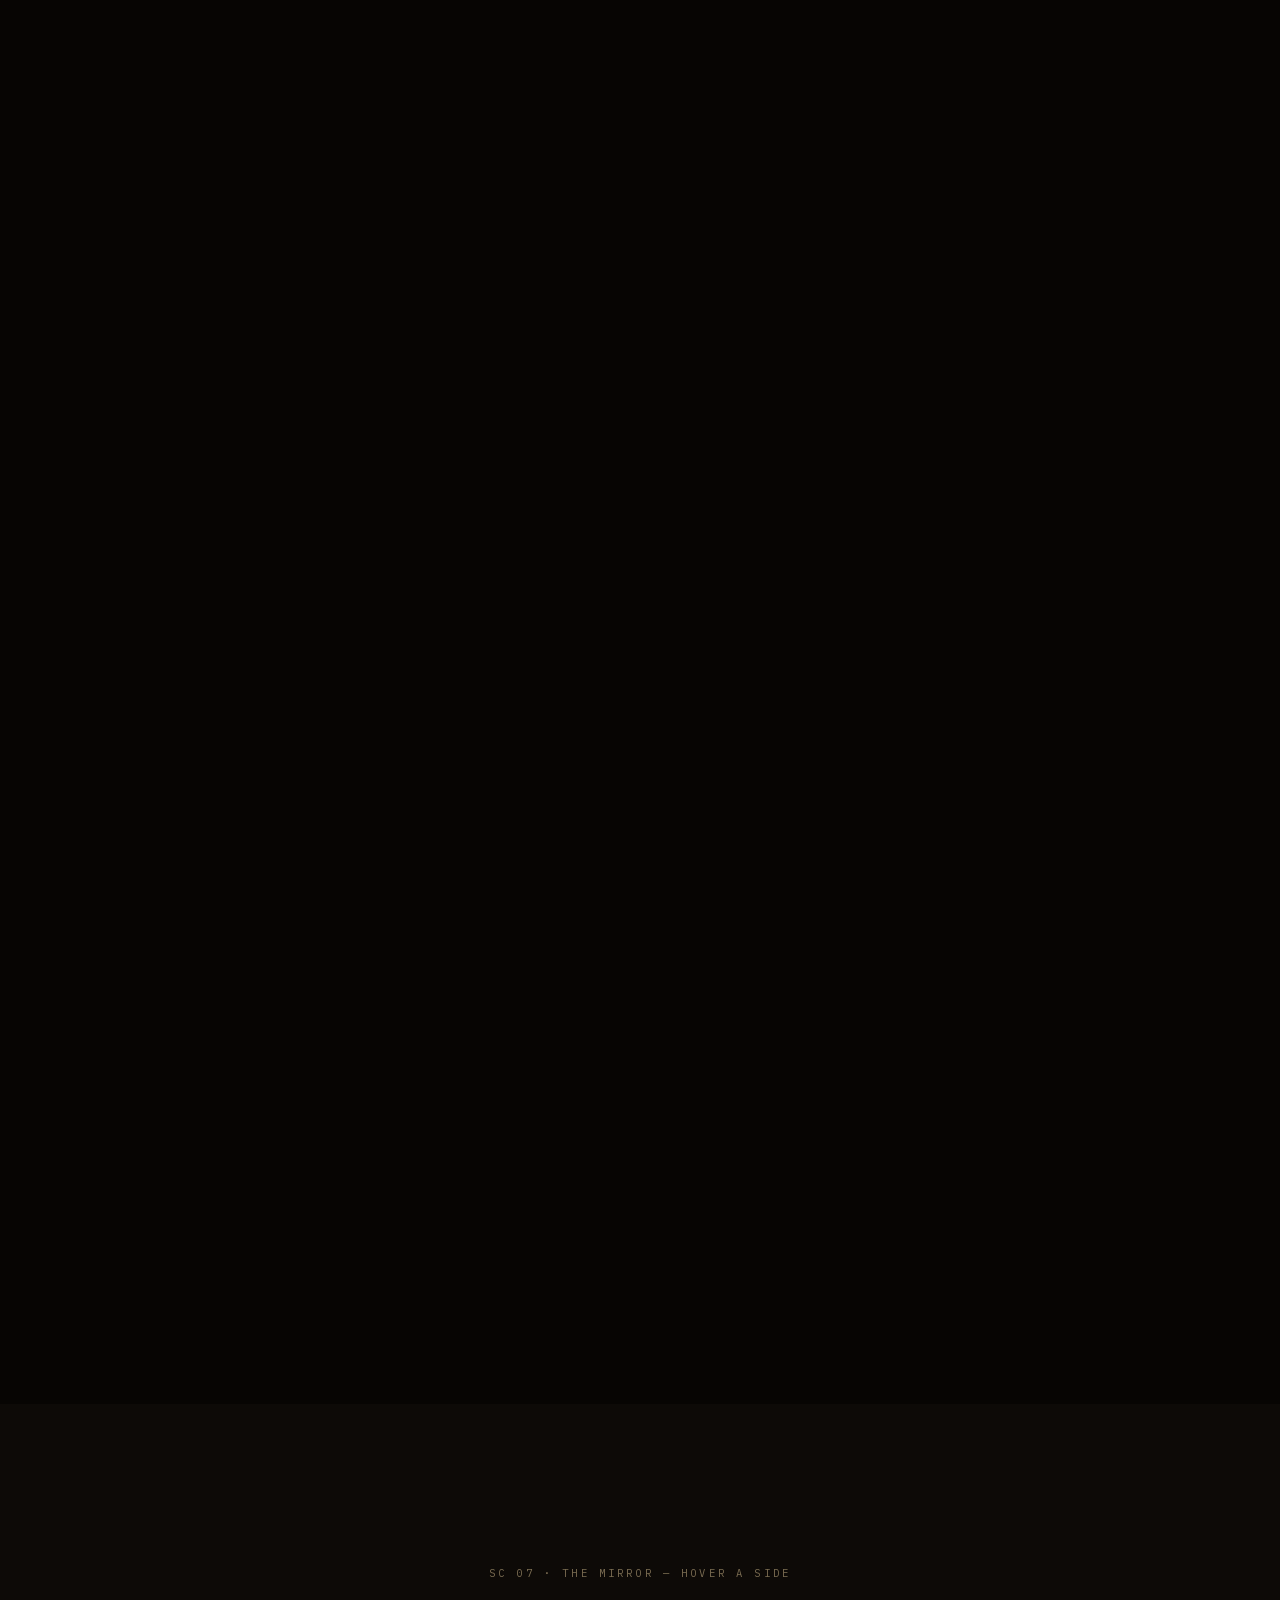
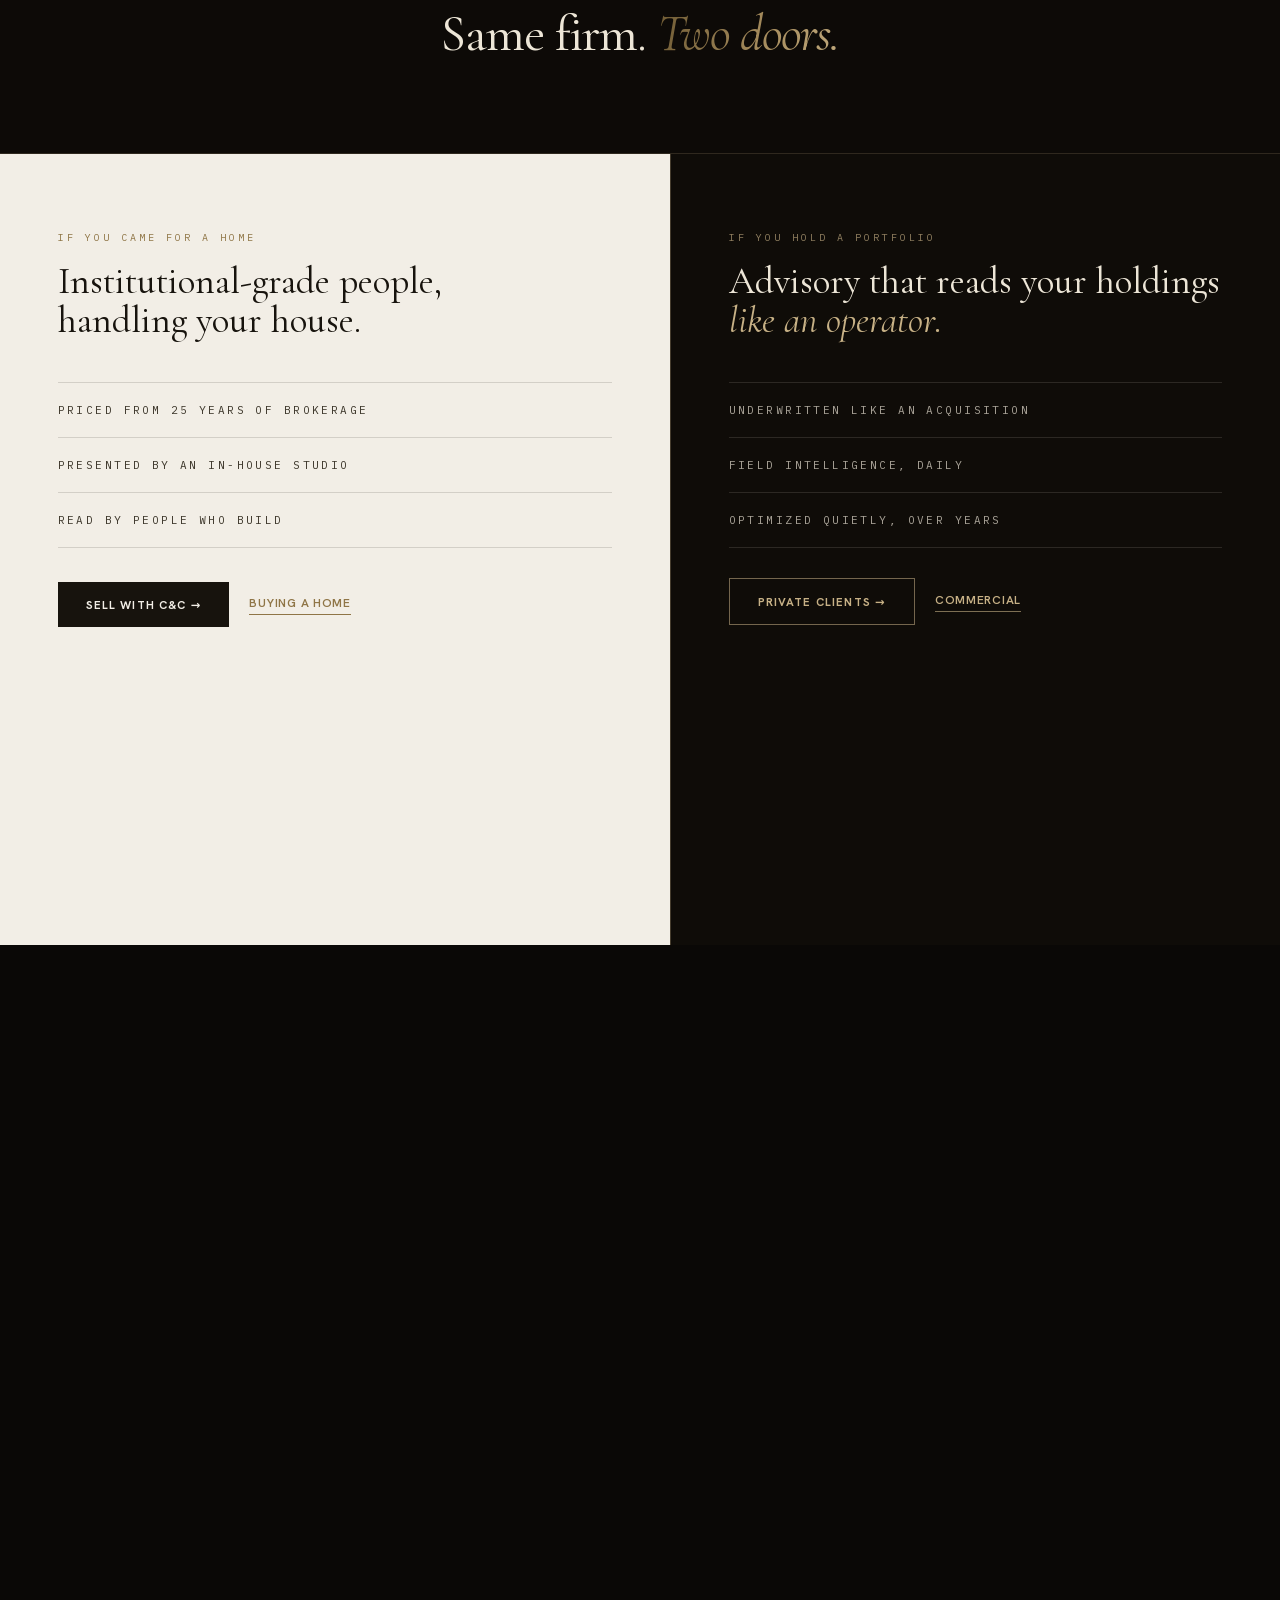
==== commit b7aea8ab: "Add files via upload" ====
--- a/index.html
+++ b/index.html
@@ -101,7 +101,7 @@
   #sc-work{height:auto!important}
   #sc-work>div{position:static!important;height:auto!important;padding:0}
   #sc-work>div>div:first-child{padding:0 var(--pad-x) 16px!important}
-  #workTrack{width:auto!important;overflow-x:auto;transform:none!important;-webkit-overflow-scrolling:touch;scroll-snap-type:x mandatory;scrollbar-width:none;gap:8px!important}
+  #workTrack{width:auto!important;overflow-x:auto;transform:none!important;-webkit-overflow-scrolling:touch;scroll-snap-type:x mandatory;scroll-padding:0 var(--pad-x);scrollbar-width:none;gap:8px!important}
   #workTrack::-webkit-scrollbar{display:none}
   #workTrack>div:first-child{width:82vw!important;height:auto!important;padding:0 6vw 8px 0!important;scroll-snap-align:start;justify-content:flex-start!important;gap:12px!important}
   #workTrack>div:last-child{width:86vw!important;height:auto!important;padding:4px 8vw 8px 2px!important;scroll-snap-align:start;justify-content:flex-start!important;gap:14px!important}
@@ -124,6 +124,17 @@
 
   /* bench chips tighter */
   #benchChips span{padding:6px 10px!important;font-size:9px!important}
+
+  /* hero wording rides higher */
+  .hero-center{top:44%!important}
+
+  /* reel title frame centers against the stills */
+  #workTrack>div:first-child{height:48svh!important;justify-content:center!important;gap:14px!important}
+
+  /* tighter rhythm into the mirror */
+  #intermission{padding-bottom:40px!important}
+  #sc-mirror>div:first-child{padding:38px var(--pad-x) 34px!important}
+  #mirrorL,#mirrorR{padding:38px var(--pad-x) 44px!important}
 
   /* sellers: copy centers on the fire, shorter pin */
   #sc-sellers{height:100svh!important}
@@ -199,7 +210,7 @@
 
     <!-- beat 1 -->
     <div id="heroB1" style="position:absolute;inset:0;pointer-events:none;will-change:opacity,transform">
-      <div style="position:absolute;left:0;right:0;top:50%;transform:translateY(-56%);display:flex;flex-direction:column;align-items:center;text-align:center;padding:0 clamp(16px,4vw,40px)">
+      <div class="hero-center" style="position:absolute;left:0;right:0;top:50%;transform:translateY(-56%);display:flex;flex-direction:column;align-items:center;text-align:center;padding:0 clamp(16px,4vw,40px)">
         <p class="hero-kicker" style="font-family:var(--mono);font-size:clamp(9px,1vw,11px);letter-spacing:.38em;color:rgba(237,230,215,.6);animation:fadeIn 1.4s .4s both;text-shadow:0 1px 14px rgba(10,8,6,.8);margin:0 0 clamp(18px,3svh,32px)">DALLAS–FORT WORTH · REAL ESTATE ADVISORY</p>
         <h1 style="margin:0;font-weight:400">
           <span style="display:block;overflow:hidden;padding-bottom:.05em"><span class="hero-line" style="display:inline-block;animation:rise 1.2s var(--ease-out) .55s both;font-family:var(--serif);font-size:clamp(36px,min(6.6vw,9.4svh),112px);line-height:1.02;letter-spacing:-0.022em;color:#EDE6D7;text-shadow:0 2px 26px rgba(10,8,6,.75)">The home you live in.</span></span>
@@ -244,11 +255,11 @@
       <div id="workTrack" style="display:flex;align-items:stretch;gap:10px;width:max-content;padding:0 var(--pad-x);will-change:transform">
         <div style="flex:none;width:min(58vw,470px);height:58svh;display:flex;flex-direction:column;justify-content:center;gap:18px;padding-right:5vw">
           <h2 class="h-display" style="font-size:clamp(34px,3.4vw,56px);line-height:1.04;letter-spacing:-0.015em">Homes, <em>as we present them.</em></h2>
-          <div style="font-family:var(--mono);font-size:10.5px;letter-spacing:.24em;color:rgba(237,230,215,.4)">FIVE STILLS · ALL IN-HOUSE</div>
+          <div style="font-family:var(--mono);font-size:10.5px;letter-spacing:.24em;color:rgba(237,230,215,.4)">FIVE FRAMES · ONE STANDARD</div>
         </div>
         <!-- stills injected by JS from STILLS data -->
         <div style="flex:none;width:min(76vw,660px);height:58svh;display:flex;flex-direction:column;justify-content:center;gap:20px;padding:0 4vw">
-          <p style="margin:0;font-family:var(--serif);font-size:clamp(28px,3vw,46px);line-height:1.1;color:#EDE6D7">Film, stills, and social cuts — <em style="color:#C7B186">all produced in-house.</em></p>
+          <p style="margin:0;font-family:var(--serif);font-size:clamp(28px,3vw,46px);line-height:1.1;color:#EDE6D7">Film, stills, and social cuts — <em class="gold-text">every launch gets the full treatment.</em></p>
           <p style="margin:0;font-size:15px;line-height:1.6;color:rgba(237,230,215,.6);max-width:480px">Most firms outsource this. We built a studio instead — every listing launches like a property worth watching, because to someone, it is.</p>
           <a href="sell.html" style="font-size:11.5px;font-weight:600;letter-spacing:.1em;text-transform:uppercase;color:#C7B186;text-decoration:none;border-bottom:1px solid rgba(199,177,134,.5);padding-bottom:4px;align-self:flex-start">See a full launch →</a>
         </div>
@@ -336,7 +347,7 @@
     <div style="max-width:620px">
       <div class="reveal" style="font-family:var(--mono);font-size:10.5px;letter-spacing:.28em;color:rgba(199,177,134,.75)">SC 05 · FOR BUYERS — FIRST-TIMERS WELCOME</div>
       <h2 class="h-display reveal" style="font-size:clamp(40px,4.6vw,74px);line-height:1;letter-spacing:-0.018em;margin-top:24px;text-shadow:0 2px 26px rgba(10,8,6,.7)">Your first home, explained.</h2>
-      <p class="reveal" style="font-family:var(--serif);font-style:italic;font-size:clamp(19px,2vw,25px);line-height:1.4;color:rgba(237,230,215,.85);margin:18px 0 0;text-shadow:0 1px 18px rgba(10,8,6,.8)">"The first home is the scariest money you'll ever spend. We make it make sense."</p>
+      <p class="reveal" style="font-family:var(--serif);font-style:italic;font-size:clamp(19px,2vw,25px);line-height:1.45;color:rgba(237,230,215,.85);margin:18px 0 0;text-shadow:0 1px 18px rgba(10,8,6,.8)">Know your number before you fall in love — every dollar in writing, free, before your first tour.</p>
       <div class="reveal" style="border:1px solid rgba(199,177,134,.4);background:rgba(10,8,6,.5);backdrop-filter:blur(6px);padding:20px 24px;margin-top:36px">
         <div style="font-family:var(--mono);font-size:10px;letter-spacing:.24em;color:#C7B186">THE FIRST-HOME COST CALCULATOR</div>
         <div style="font-size:14px;line-height:1.6;color:rgba(237,230,215,.75);margin-top:8px">Price, down payment, and the real monthly number — free, before you tour a single house.</div>
@@ -375,7 +386,7 @@
 <section id="intermission" style="position:relative;height:260vh;background:#070503">
   <div style="position:sticky;top:0;height:100svh;overflow:hidden;background:#070503;display:flex;align-items:center;justify-content:center">
     <div id="interWrap" style="position:absolute;inset:0;will-change:transform;transform:scale(.42)">
-      <video id="interVid" data-src="assets/video/film.mp4" data-autoplay muted loop playsinline preload="none" poster="assets/img/poster-film.jpg" style="width:100%;height:100%;object-fit:cover"></video>
+      <video id="interVid" data-src="assets/video/film.mp4" data-autoplay autoplay muted loop playsinline preload="none" poster="assets/img/poster-film.jpg" style="width:100%;height:100%;object-fit:cover"></video>
       <div style="position:absolute;inset:0;background:radial-gradient(ellipse 120% 100% at 50% 50%,transparent 58%,rgba(7,5,3,.55) 100%)"></div>
     </div>
     <div id="interCap1" style="position:absolute;top:13vh;left:0;right:0;text-align:center;font-family:var(--mono);font-size:10.5px;letter-spacing:.3em;color:rgba(199,177,134,.65)">INTERMISSION · A LISTING, LAUNCHED</div>
@@ -425,11 +436,12 @@
 
 <!-- ================= SC 08 · CLOSE ================= -->
 <section id="contact" data-scene="7" class="amp-ghost" style="position:relative;background:#0A0806;padding:110px var(--pad-x) 90px">
+  <canvas class="embers" aria-hidden="true"></canvas>
   <div class="wrap-wide">
-    <div class="reveal" style="display:flex;align-items:center;gap:clamp(24px,4vw,60px);border:1px solid rgba(237,230,215,.12);padding:clamp(24px,3.5vw,44px);margin-bottom:96px;flex-wrap:wrap">
+    <div class="reveal notes-box" style="display:flex;align-items:center;gap:clamp(24px,4vw,60px);padding:clamp(24px,3.5vw,44px);margin-bottom:96px;flex-wrap:wrap">
       <div style="flex:1 1 320px">
         <div style="font-family:var(--mono);font-size:10.5px;letter-spacing:.28em;color:rgba(199,177,134,.6);margin-bottom:12px">SC 08 · MARKET NOTES</div>
-        <h2 style="margin:0;font-family:var(--serif);font-weight:400;font-size:32px;line-height:1.1;color:#EDE6D7">The DFW market, read closely.</h2>
+        <h2 style="margin:0;font-family:var(--serif);font-weight:400;font-size:clamp(28px,2.6vw,36px);line-height:1.1;color:#EDE6D7">The DFW market, <em class="gold-text">read closely.</em></h2>
         <div style="font-size:14.5px;color:rgba(237,230,215,.62);margin-top:8px">Twice a month, from operators inside it.</div>
       </div>
       <div style="flex:1 1 320px;max-width:520px">
@@ -445,7 +457,7 @@
     <div style="display:grid;grid-template-columns:repeat(auto-fit,minmax(min(100%,340px),1fr));gap:clamp(36px,5vw,76px)">
       <div>
         <div style="font-family:var(--mono);font-size:10.5px;letter-spacing:.28em;color:rgba(199,177,134,.6);margin-bottom:16px">FINAL SCENE · CONTACT</div>
-        <h2 style="margin:0;font-family:var(--serif);font-weight:400;font-size:clamp(34px,3.2vw,48px);line-height:1.04;color:#EDE6D7;max-width:440px">Tell us what you're working on.</h2>
+        <h2 style="margin:0;font-family:var(--serif);font-weight:400;font-size:clamp(36px,3.4vw,52px);line-height:1.06;color:#EDE6D7;max-width:460px">Tell us what <em class="gold-text" style="font-style:italic">you're working on.</em></h2>
         <p style="font-size:15px;line-height:1.6;color:rgba(237,230,215,.62);margin:18px 0 0;max-width:380px">A real person replies within one business day.</p>
         <address style="margin-top:32px;font-style:normal;font-family:var(--mono);font-size:13px;line-height:2.2;color:rgba(237,230,215,.75)">
           <a href="tel:+14694799656" style="color:#C7B186;text-decoration:none">(469) 479-9656</a><br>
@@ -477,8 +489,9 @@
     </div>
 
     <!-- credits footer -->
-    <footer style="border-top:1px solid rgba(237,230,215,.12);margin-top:88px;padding-top:40px;text-align:center">
-      <div style="font-size:12px;color:rgba(237,230,215,.5);line-height:2">C&amp;C Asset Advisors — a licensed Texas real estate brokerage · Broker-led, family-owned<br>Filmed, photographed &amp; presented in-house · Rooted in Dallas–Fort Worth</div>
+    <footer style="border-top:1px solid rgba(237,230,215,.12);margin-top:88px;padding-top:44px;text-align:center">
+      <div class="fin-seal" aria-hidden="true"><svg viewBox="0 0 110 110"><circle cx="55" cy="55" r="53"/><circle class="inner" cx="55" cy="55" r="47"/></svg><span>C<em>&amp;</em>C</span></div>
+      <div style="font-size:12px;color:rgba(237,230,215,.5);line-height:2;margin-top:26px">C&amp;C Asset Advisors — a licensed Texas real estate brokerage · Broker-led, family-owned<br>Filmed, cut &amp; presented in-house · Rooted in Dallas–Fort Worth</div>
       <div style="display:flex;align-items:center;justify-content:center;gap:26px;margin-top:24px;font-size:11.5px;color:rgba(237,230,215,.45);flex-wrap:wrap">
         <a href="https://www.trec.texas.gov/forms/information-about-brokerage-services" target="_blank" rel="noopener" style="color:rgba(237,230,215,.45);text-decoration:underline;text-underline-offset:3px">TREC Information About Brokerage Services</a>
         <a href="https://www.trec.texas.gov/forms/consumer-protection-notice" target="_blank" rel="noopener" style="color:rgba(237,230,215,.45);text-decoration:underline;text-underline-offset:3px">Consumer Protection Notice</a>
--- a/css/site.css
+++ b/css/site.css
@@ -414,3 +414,18 @@
 .sheet .lead-mini{min-width:0}
 
 /* embers now allowed on mobile (lighter particle set in JS) */
+
+
+/* ---------- close-scene flare ---------- */
+.notes-box{position:relative;background:linear-gradient(#0C0A07,#0C0A07) padding-box,linear-gradient(120deg,rgba(199,177,134,.65),rgba(199,177,134,.08) 40%,rgba(199,177,134,.5)) border-box;border:1px solid transparent;box-shadow:0 0 34px rgba(199,177,134,.07)}
+.fin-seal{position:relative;width:74px;height:74px;margin:0 auto;display:flex;align-items:center;justify-content:center;animation:floaty 4.5s ease-in-out infinite alternate}
+.fin-seal svg{position:absolute;inset:0;width:100%;height:100%}
+.fin-seal circle{fill:none;stroke:rgba(199,177,134,.55);stroke-width:1}
+.fin-seal circle.inner{stroke:rgba(199,177,134,.25);stroke-dasharray:4 5}
+.fin-seal span{font-family:var(--serif);font-size:21px;color:#EDE6D7}
+.fin-seal em{font-style:italic;background:var(--gold-grad);background-size:300% 100%;-webkit-background-clip:text;background-clip:text;color:transparent;animation:sheen 6s ease-in-out infinite}
+
+/* long hero headlines on small screens */
+@media (max-width:920px){
+  .hero-line-sm{font-size:clamp(30px,9.4vw,42px)!important;line-height:1.1!important;white-space:normal!important}
+}
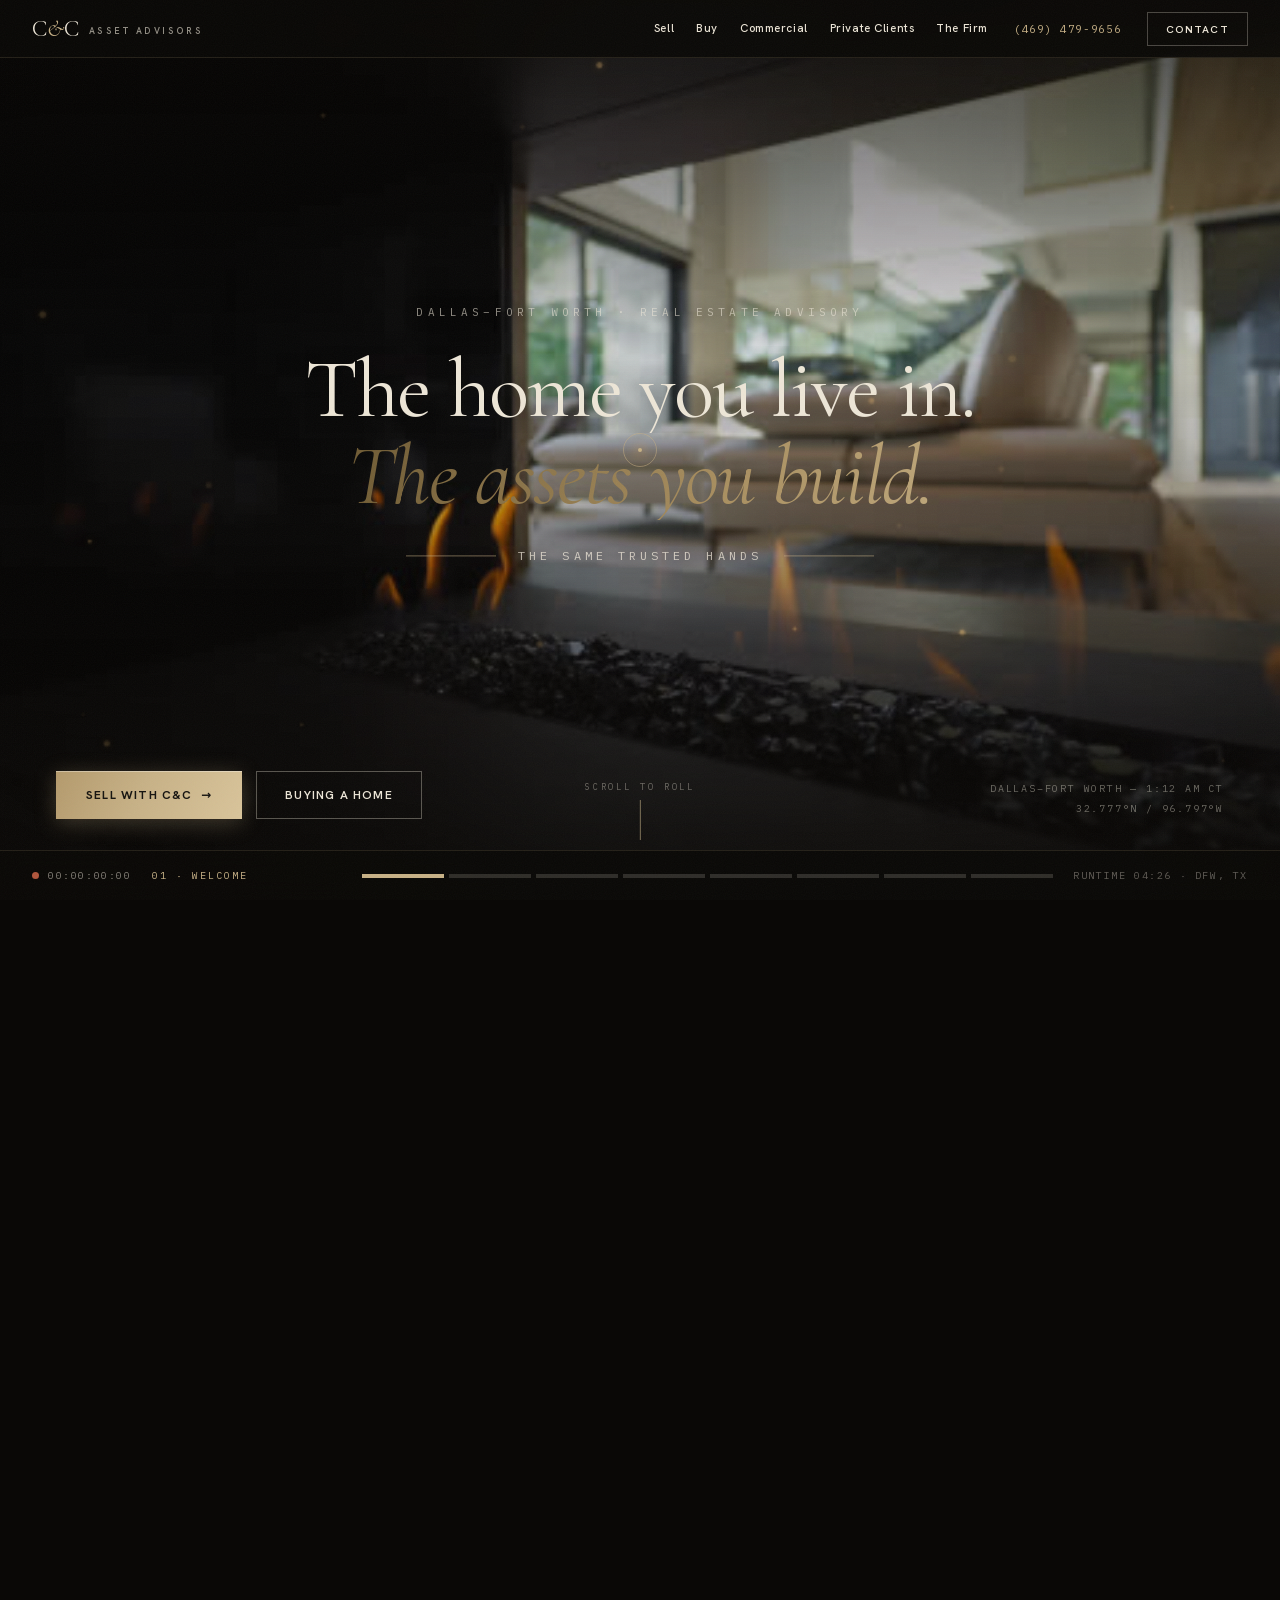
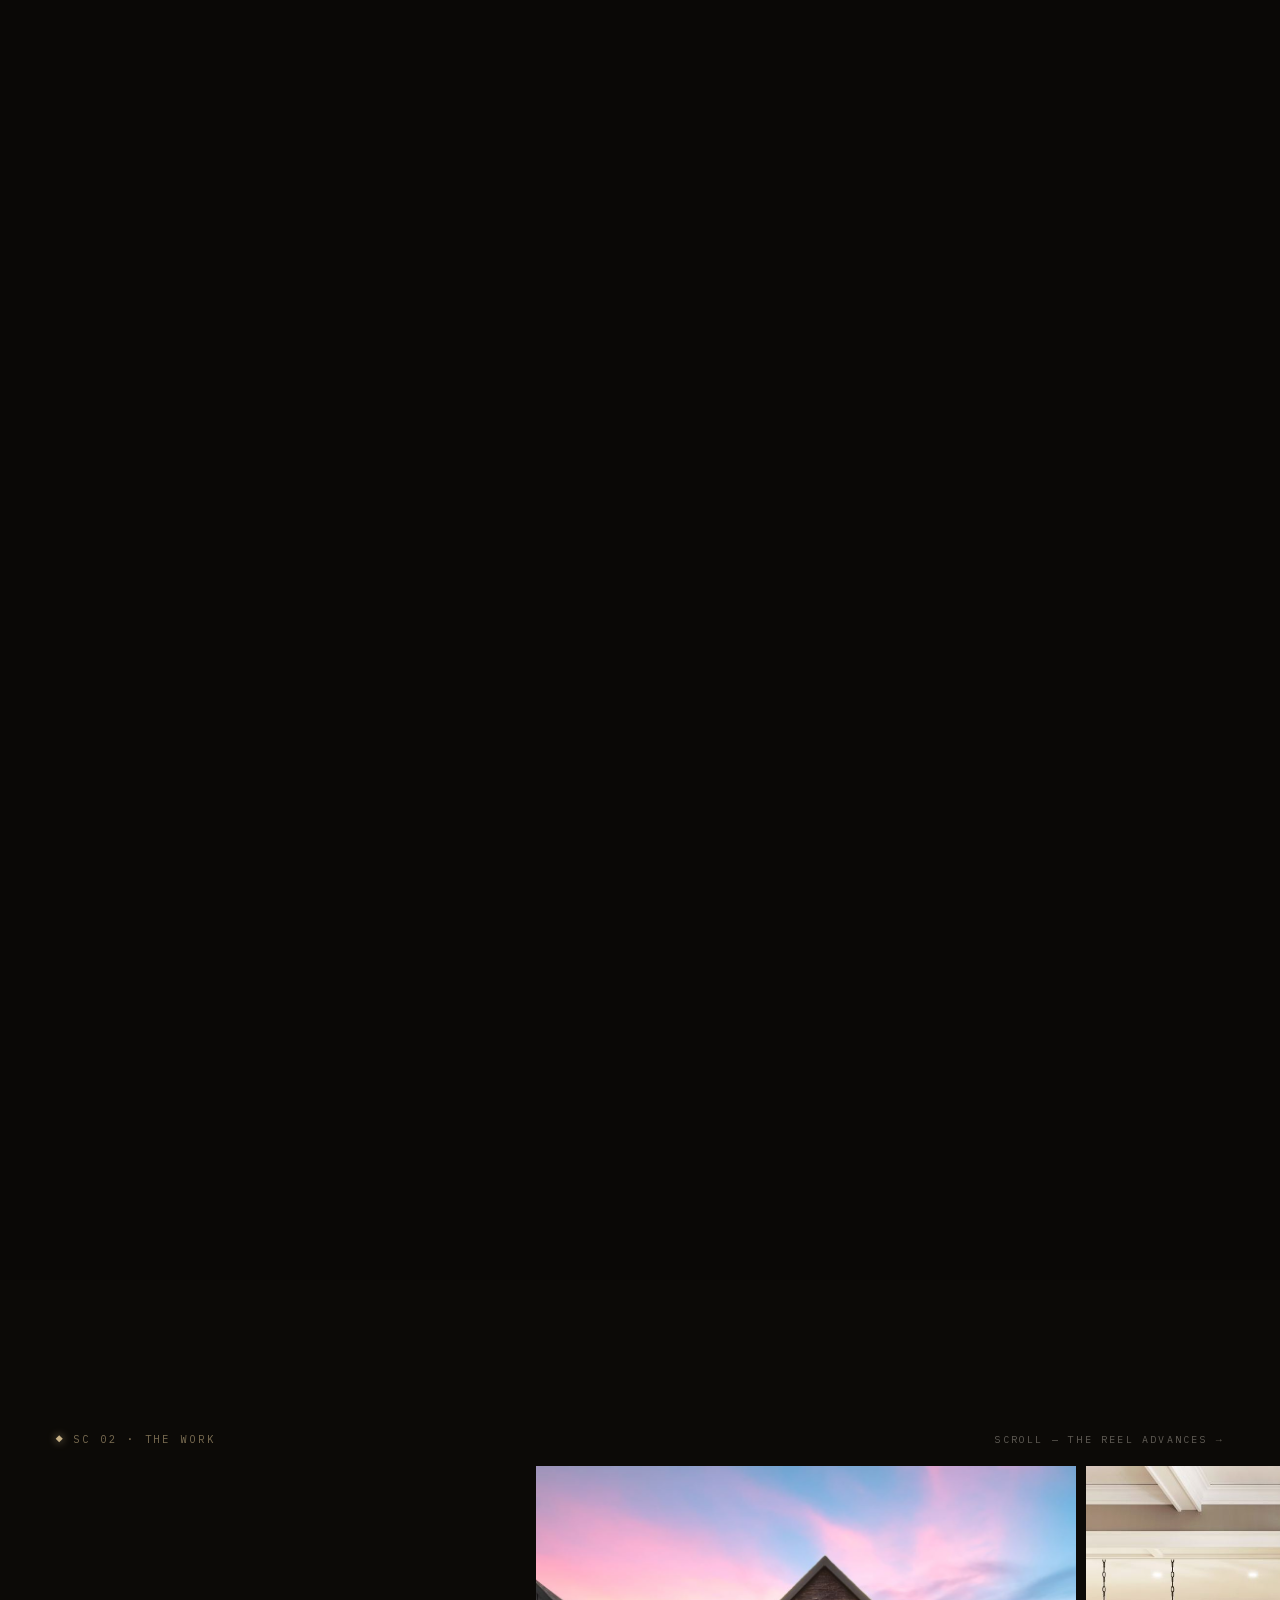
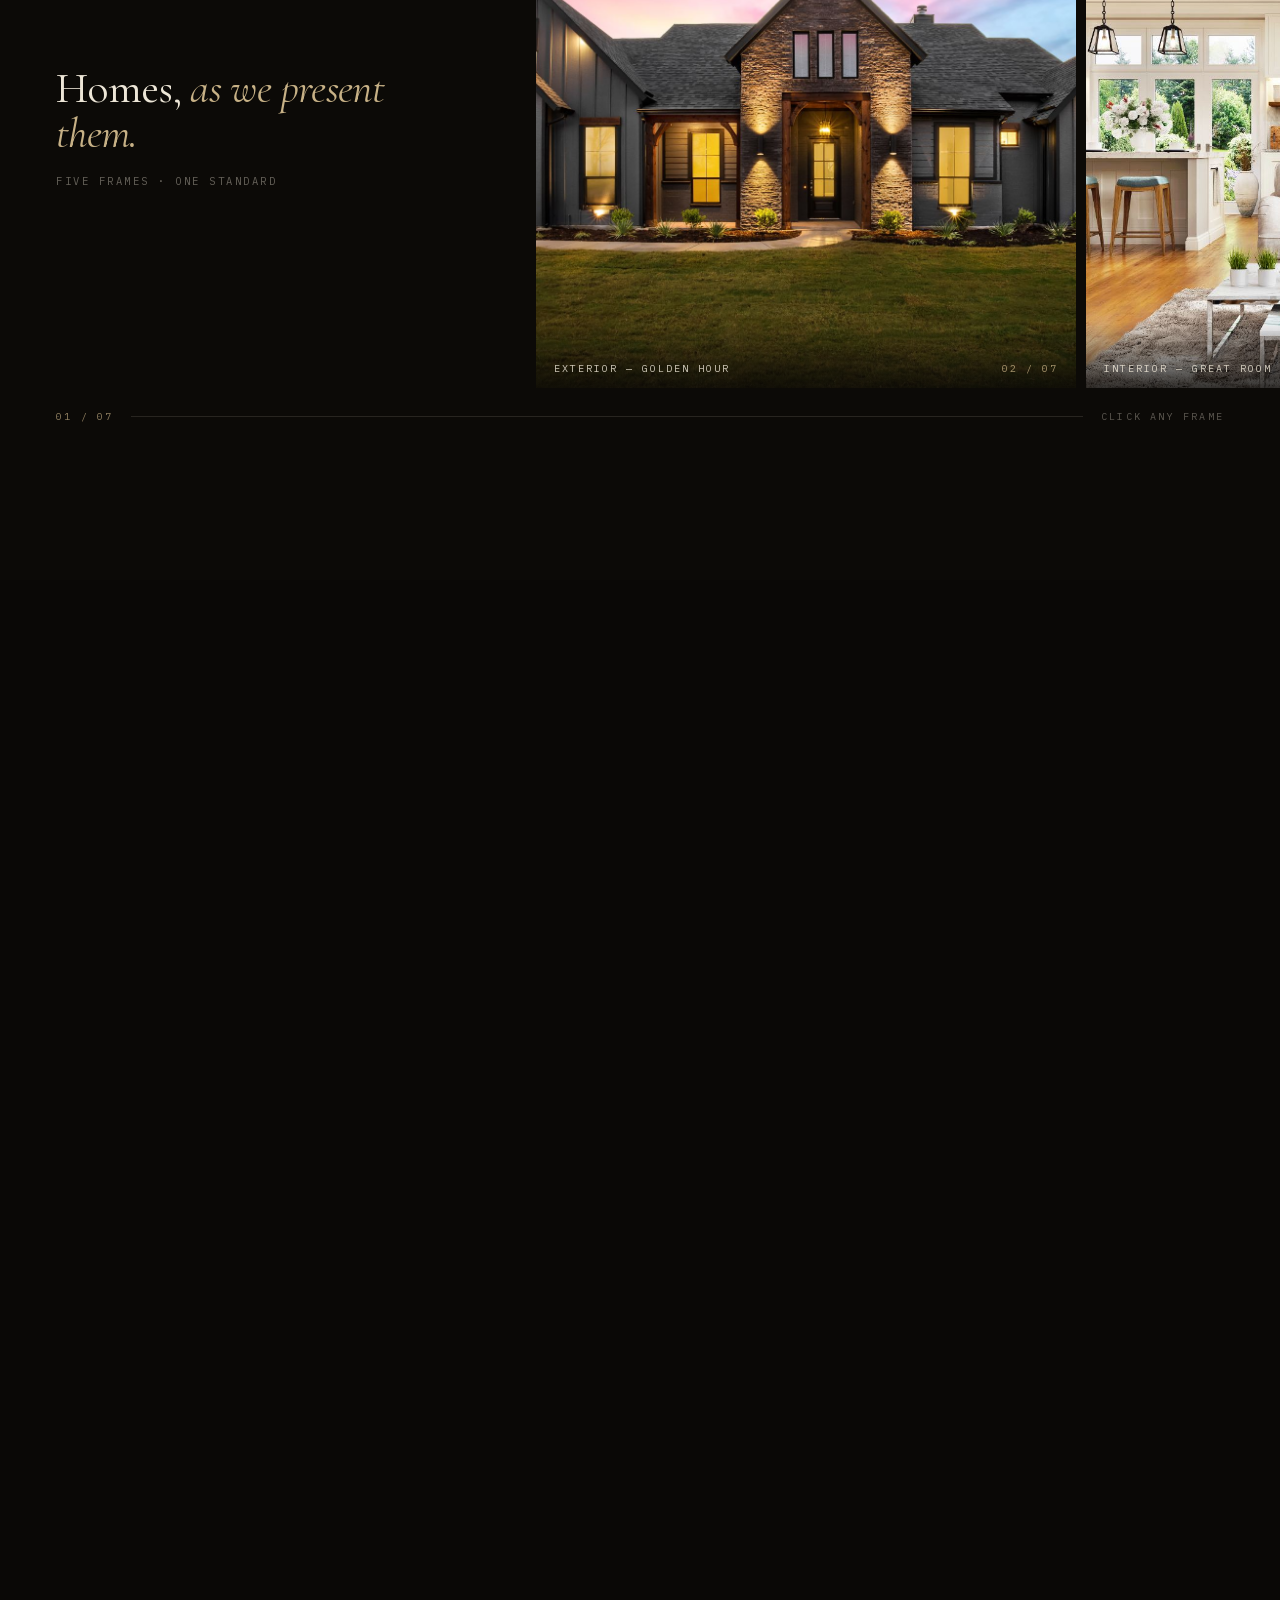
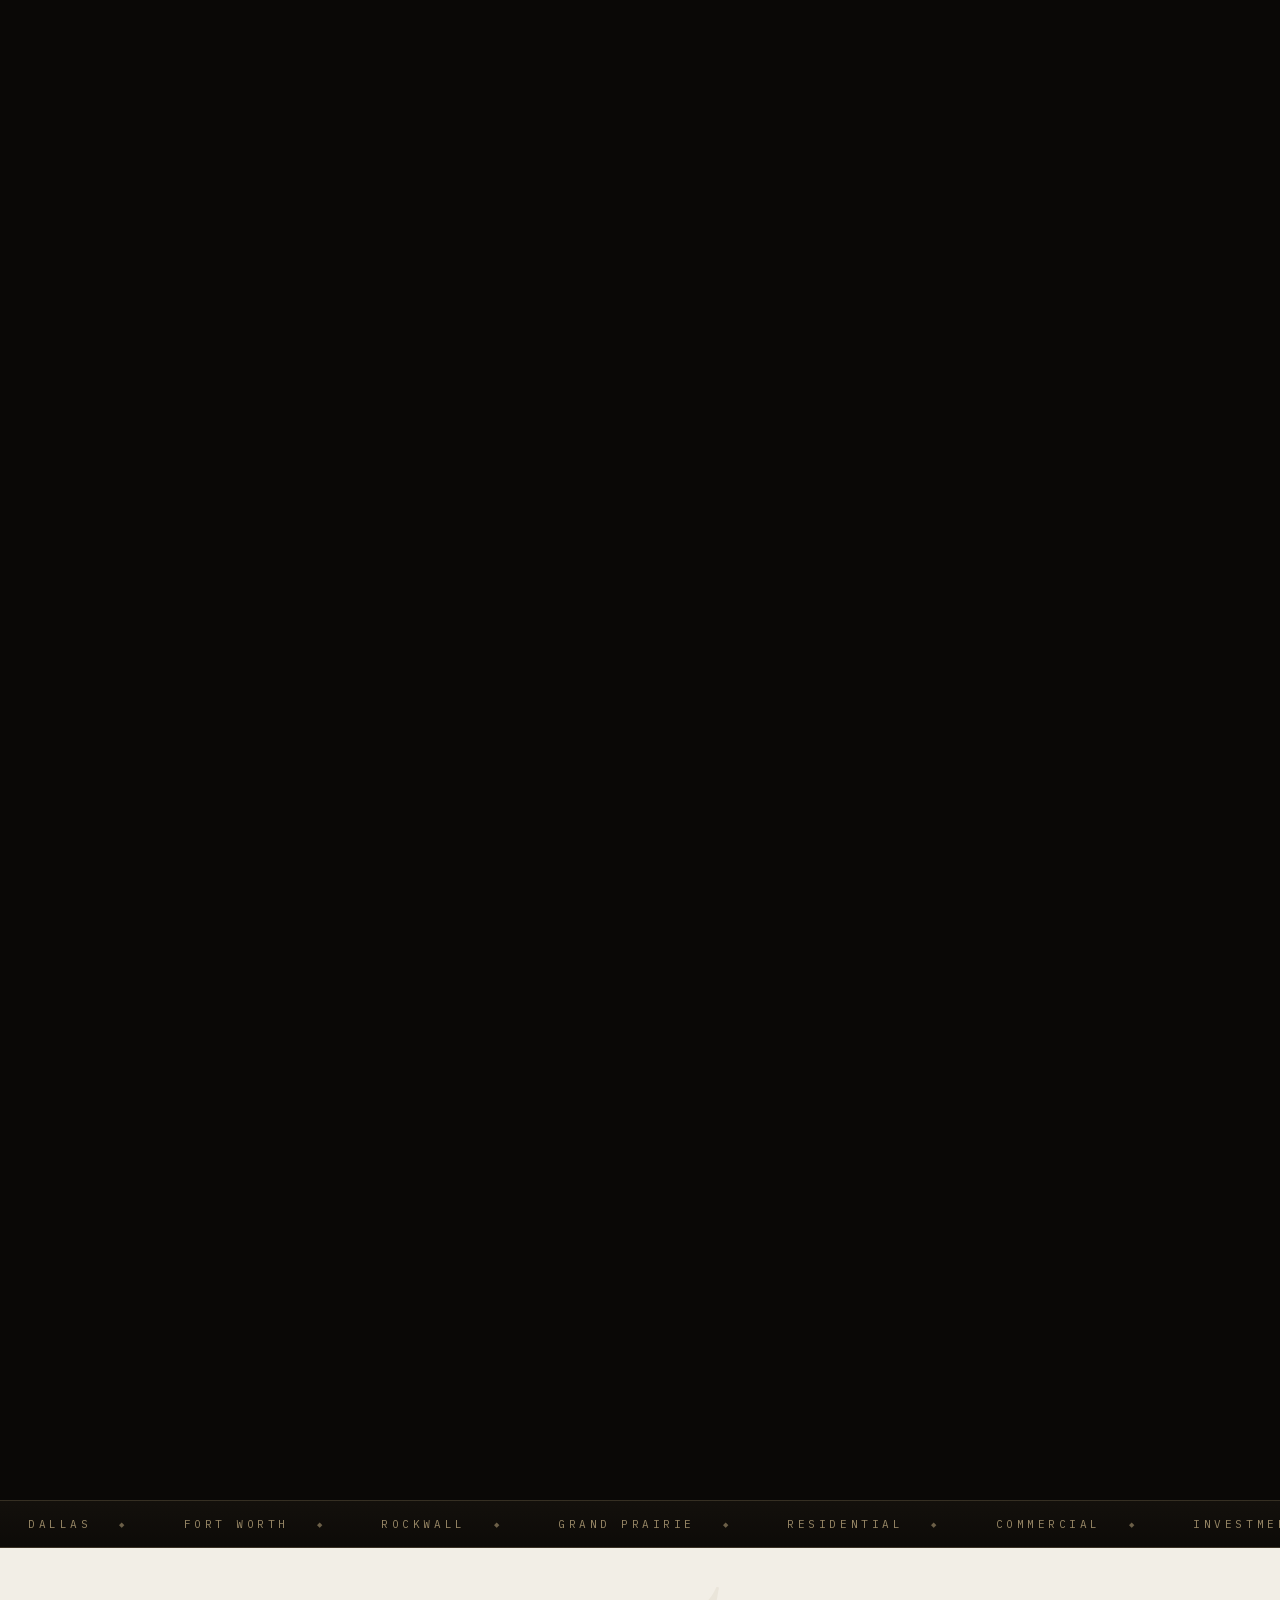
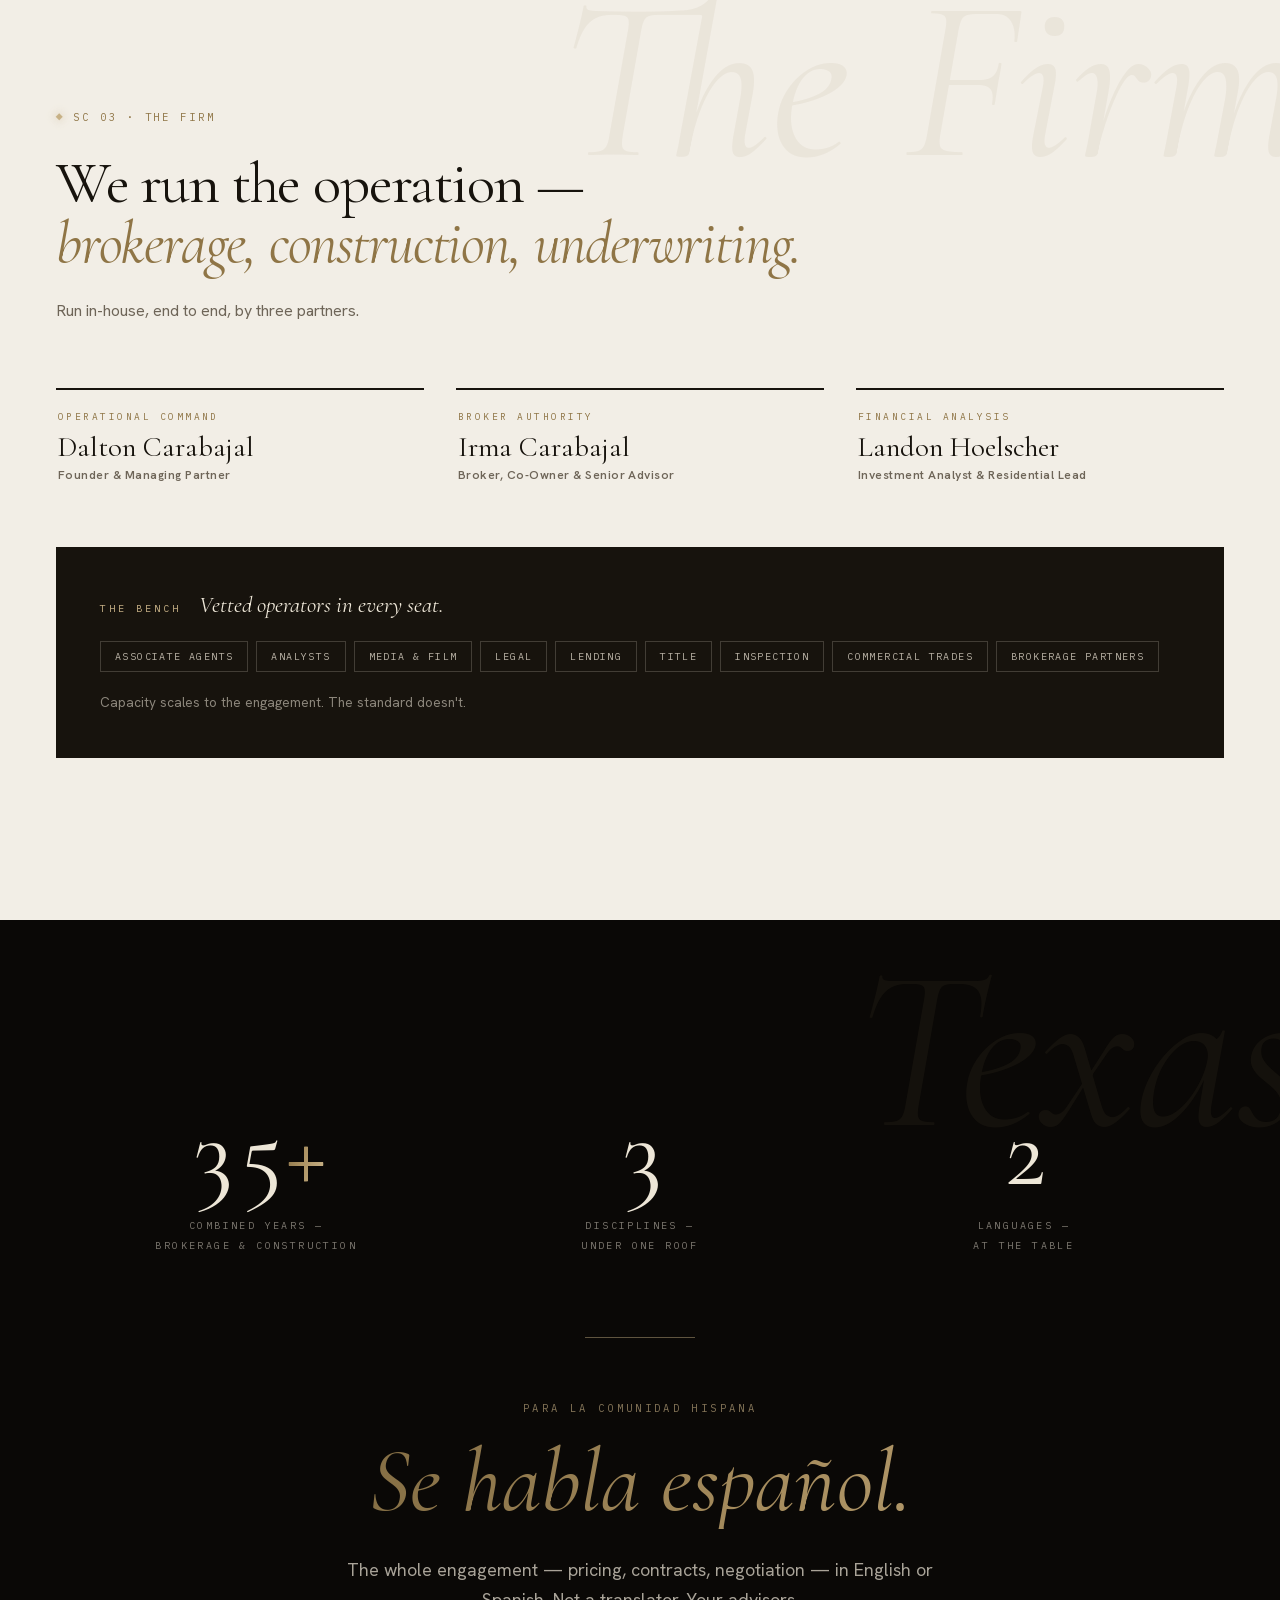
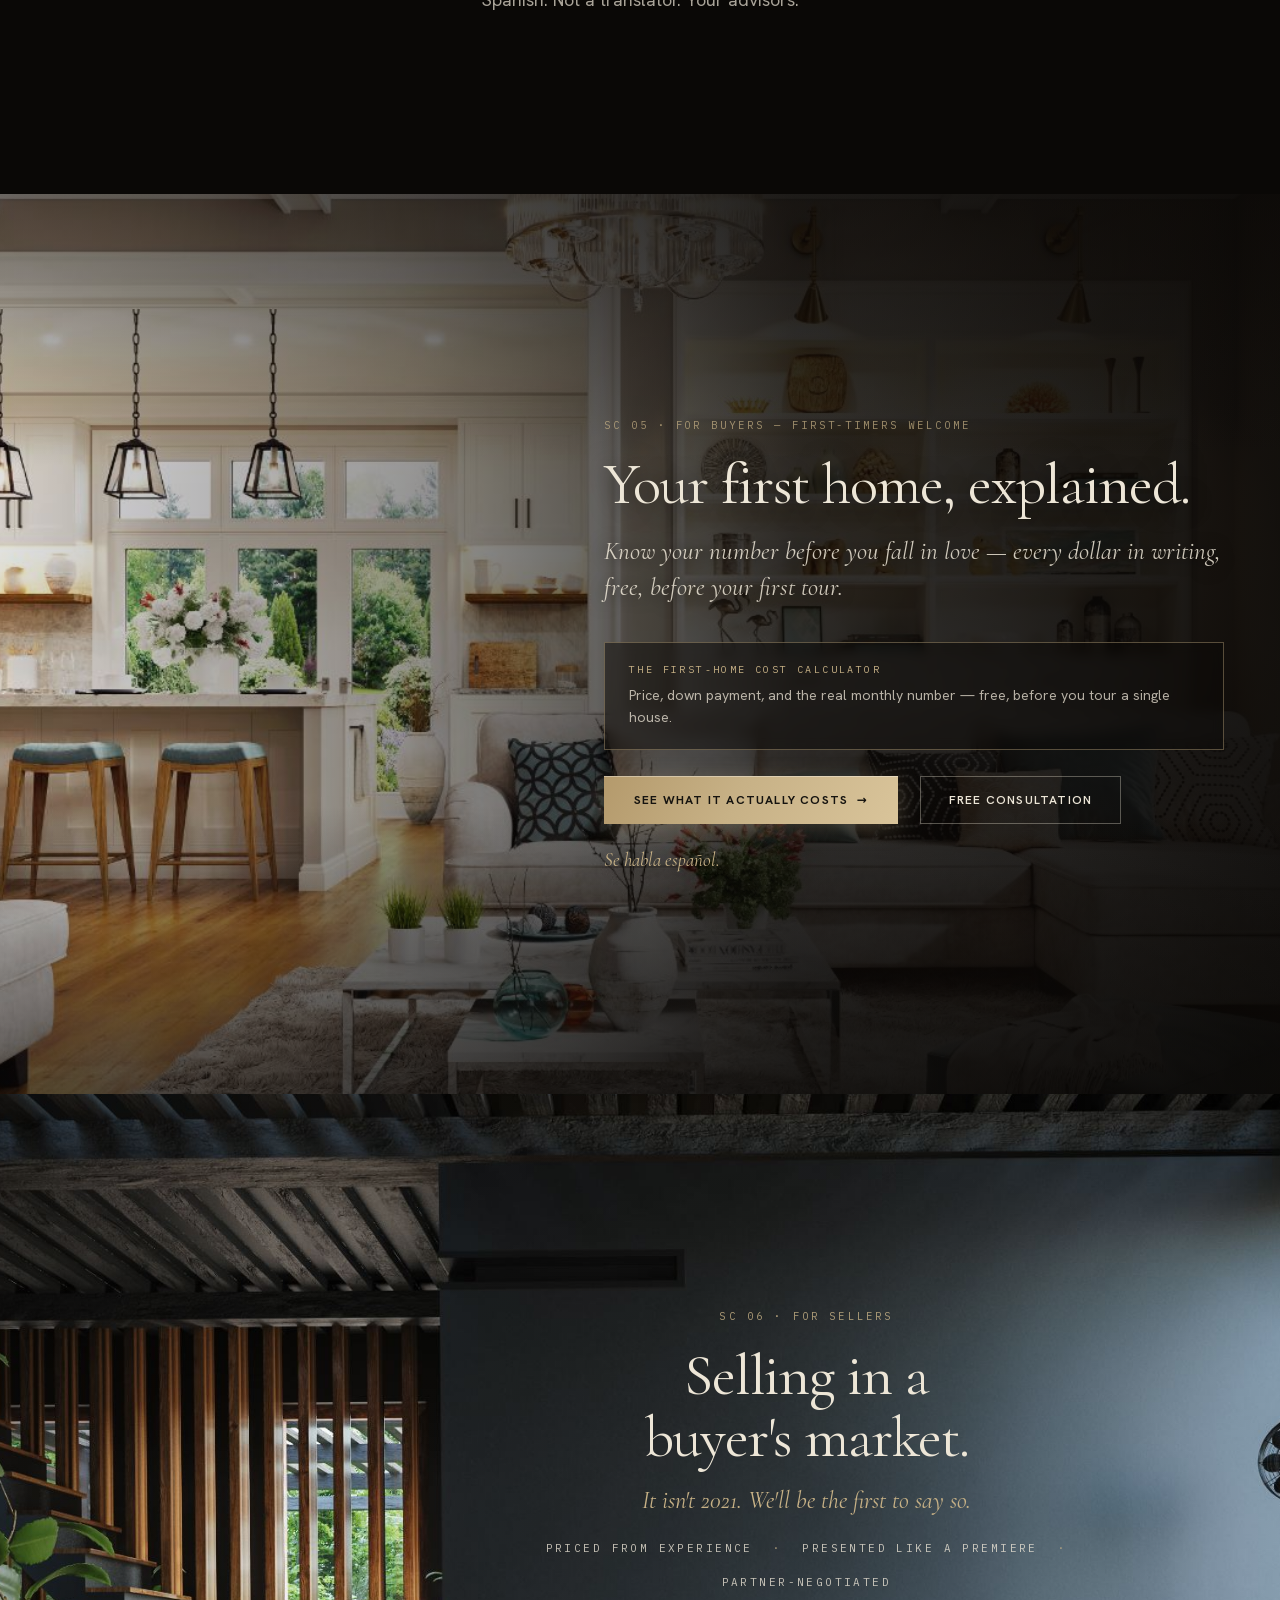
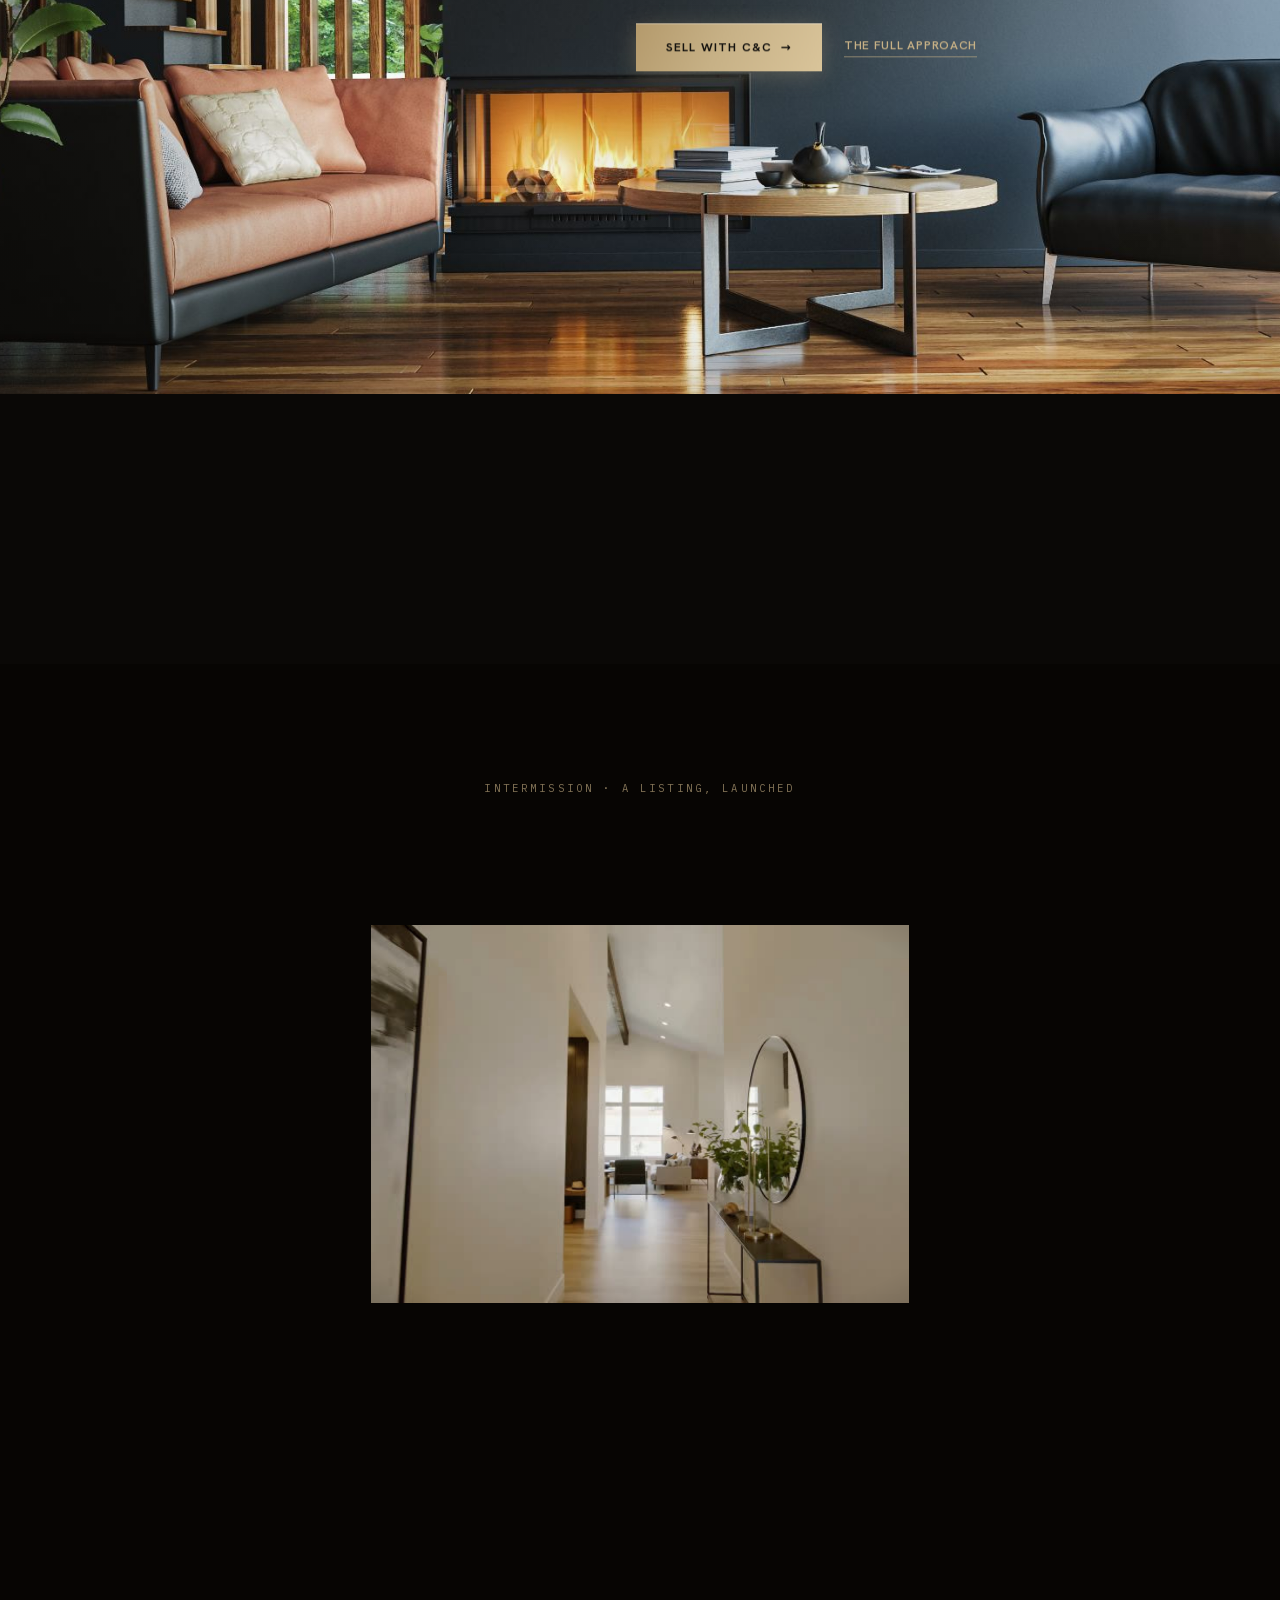
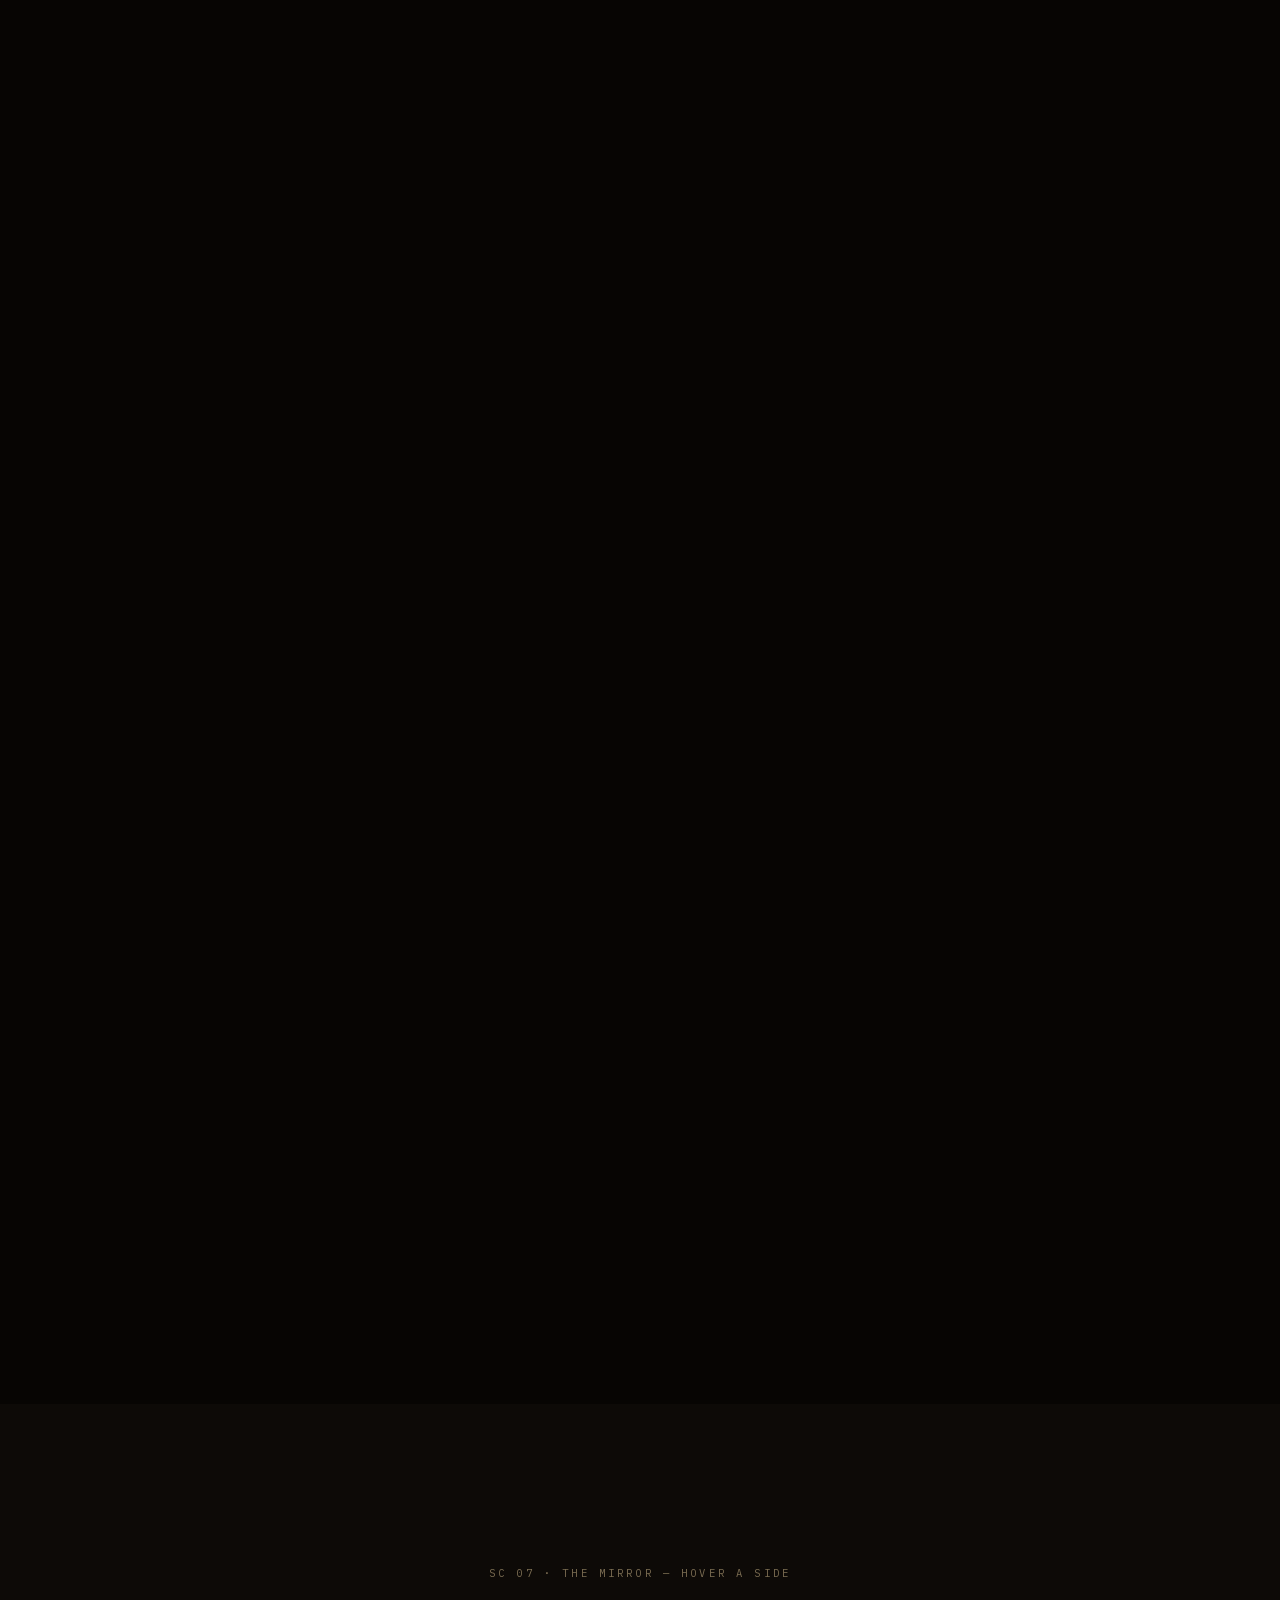
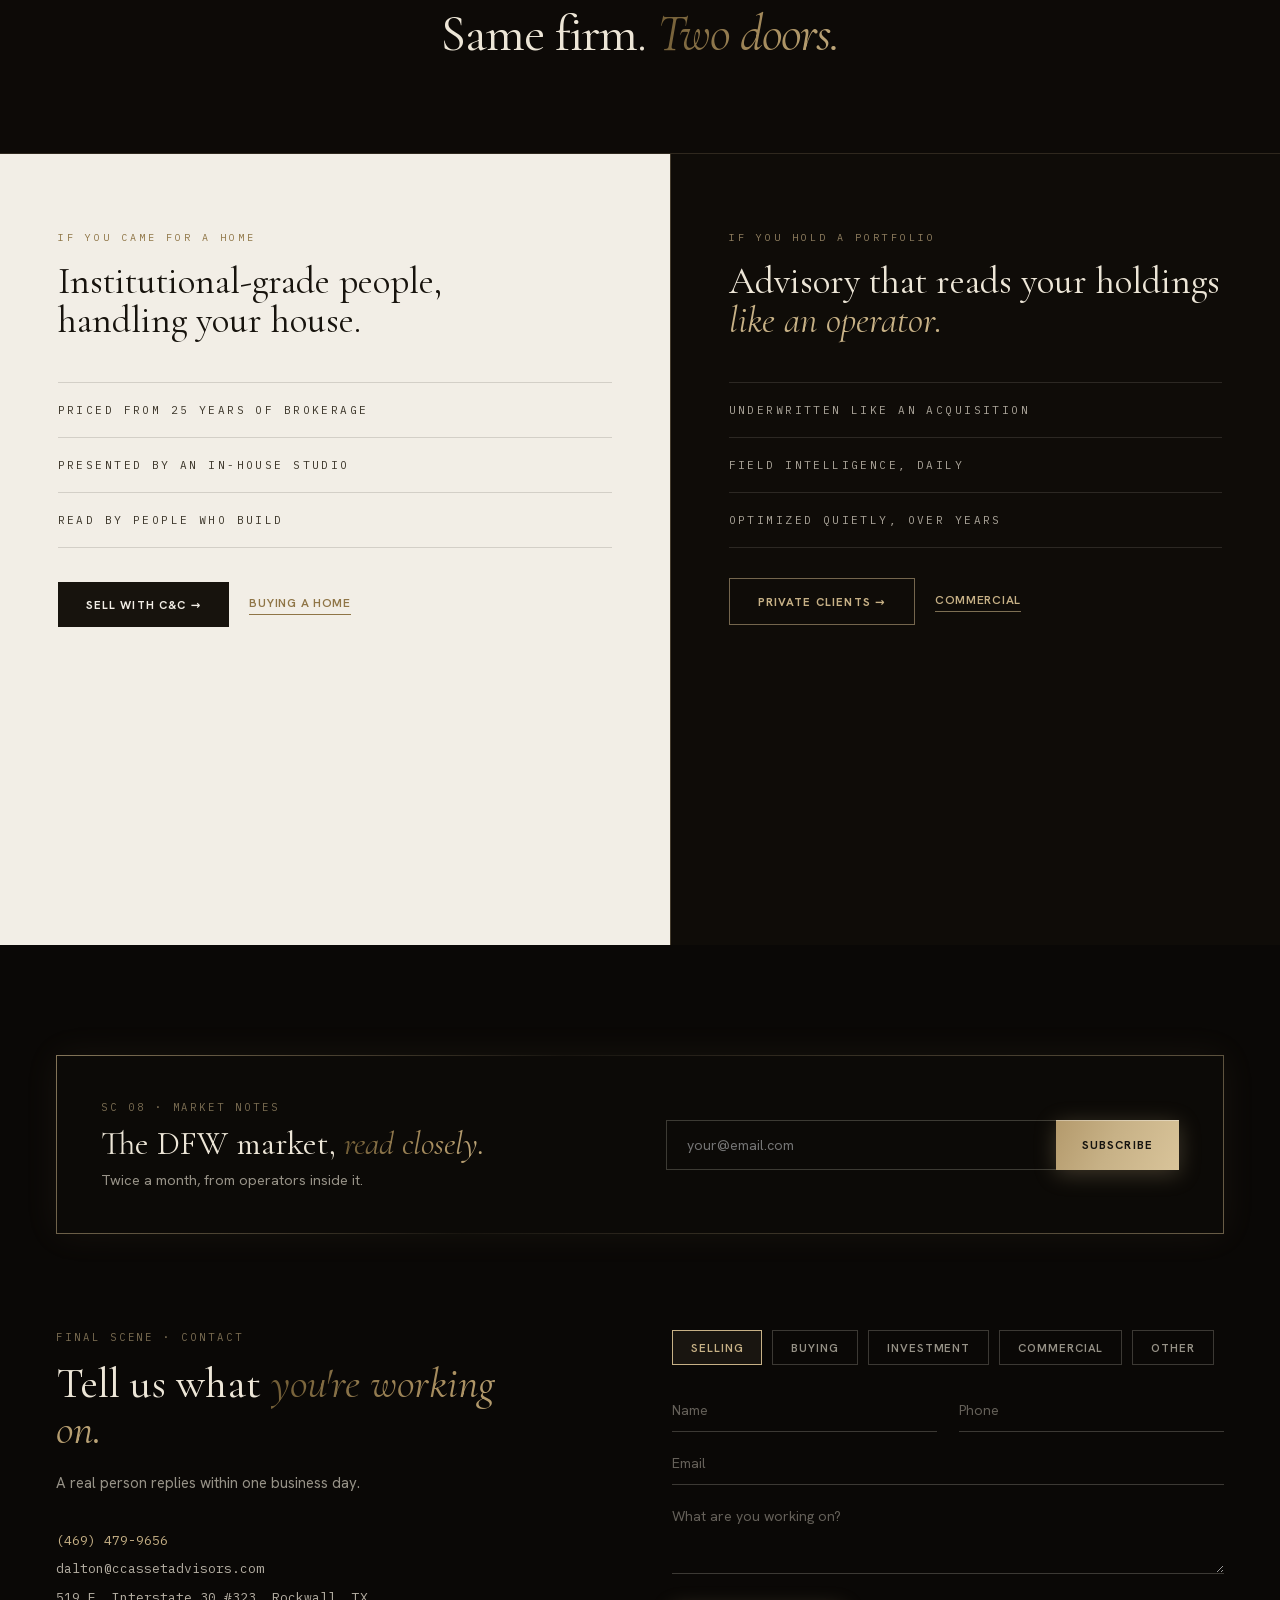
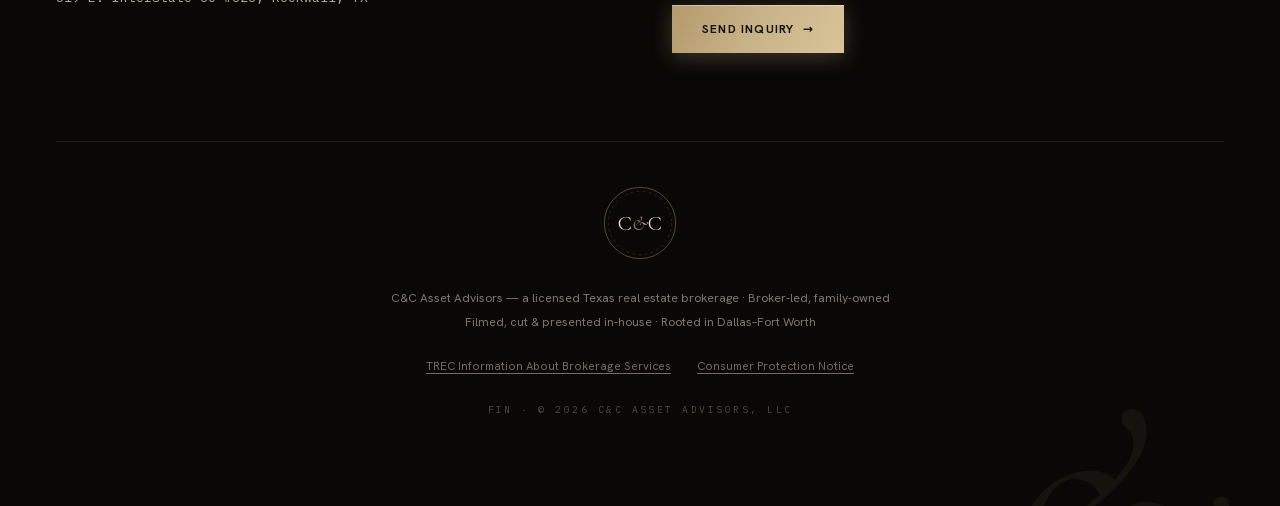
==== commit e5b3bd54: "Add files via upload" ====
--- a/index.html
+++ b/index.html
@@ -131,19 +131,22 @@
   /* reel title frame centers against the stills */
   #workTrack>div:first-child{height:48svh!important;justify-content:center!important;gap:14px!important}
 
-  /* tighter rhythm into the mirror */
+  /* tighter rhythm into the mirror — the section-wide 76px cap plus the
+     header's own padding stacked into a dead half-screen, so zero the
+     section and let the header/panels carry the spacing */
   #intermission{padding-bottom:40px!important}
-  #sc-mirror>div:first-child{padding:38px var(--pad-x) 34px!important}
-  #mirrorL,#mirrorR{padding:38px var(--pad-x) 44px!important}
+  #sc-mirror{padding-top:0!important;padding-bottom:0!important}
+  #sc-mirror>div:first-child{padding:34px var(--pad-x) 28px!important}
+  #mirrorL,#mirrorR{padding:40px var(--pad-x) 44px!important}
+  #sc-mirror>div:last-child{min-height:0!important}
 
   /* sellers: copy centers on the fire, shorter pin */
   #sc-sellers{height:100svh!important}
   .sell-copy{left:50%!important;top:50%!important;width:min(92vw,680px)!important}
 
-  /* mirror panels: compact */
-  #mirrorL,#mirrorR{padding:44px var(--pad-x)!important}
-  #sc-mirror>div:first-child{padding:56px var(--pad-x) 42px!important}
-  #sc-mirror>div:last-child{min-height:0!important}
+  /* final scene: compact rhythm */
+  #contact{padding-top:60px!important;padding-bottom:52px!important}
+  #contact .notes-box{margin-bottom:52px!important}
 
   /* market notes + close */
   #notesForm{flex-direction:column;gap:10px}
--- a/css/site.css
+++ b/css/site.css
@@ -354,7 +354,7 @@
 /* giant ampersand watermark for contact sections */
 .amp-ghost{position:relative;overflow:hidden}
 .amp-ghost::after{content:'&';position:absolute;right:4%;bottom:-14%;font-family:var(--serif);font-style:italic;font-size:clamp(200px,34vh,420px);line-height:1;color:rgba(199,177,134,.06);pointer-events:none;z-index:0}
-.amp-ghost>*{position:relative;z-index:1}
+.amp-ghost>:not(.embers){position:relative;z-index:1}
 
 /* numbered rows: numeral ignites on hover */
 .row-hover .launch-num,.row-hover>span:first-child{transition:color .4s,transform .4s var(--ease-out)}
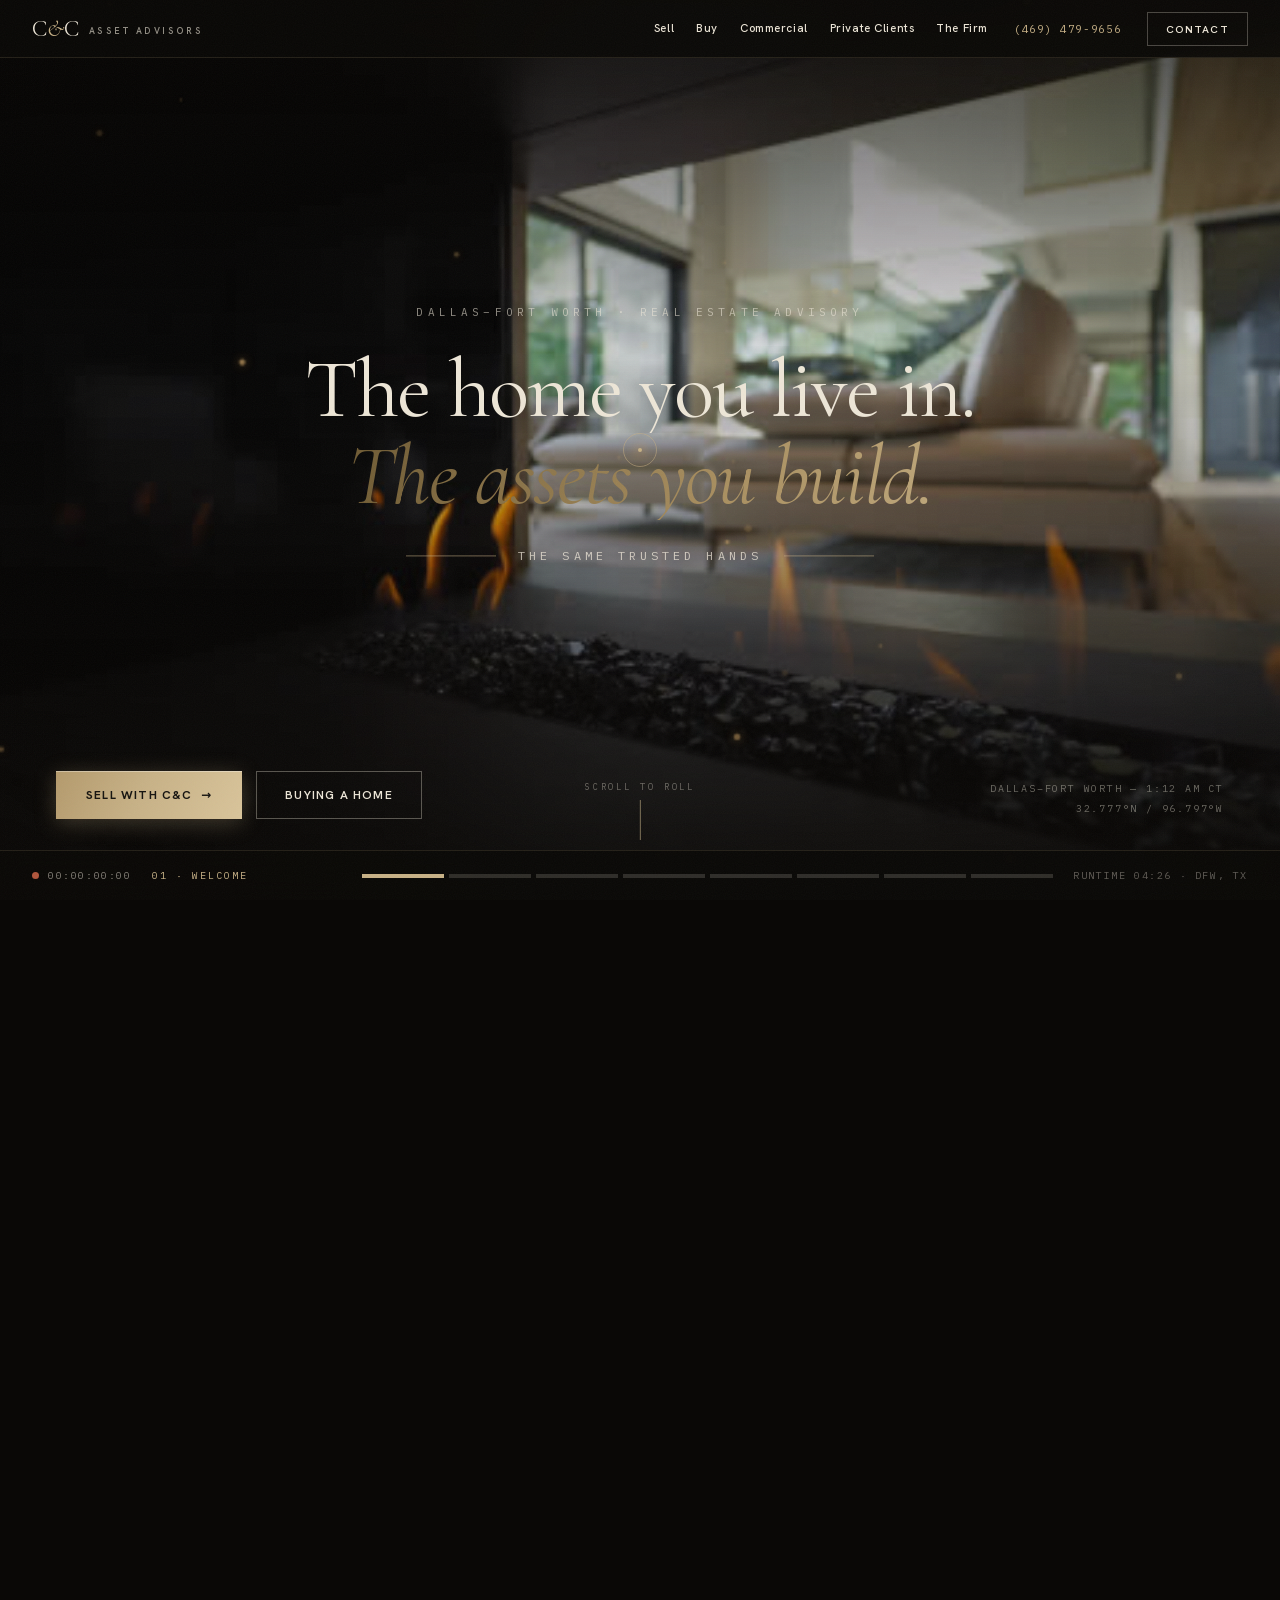
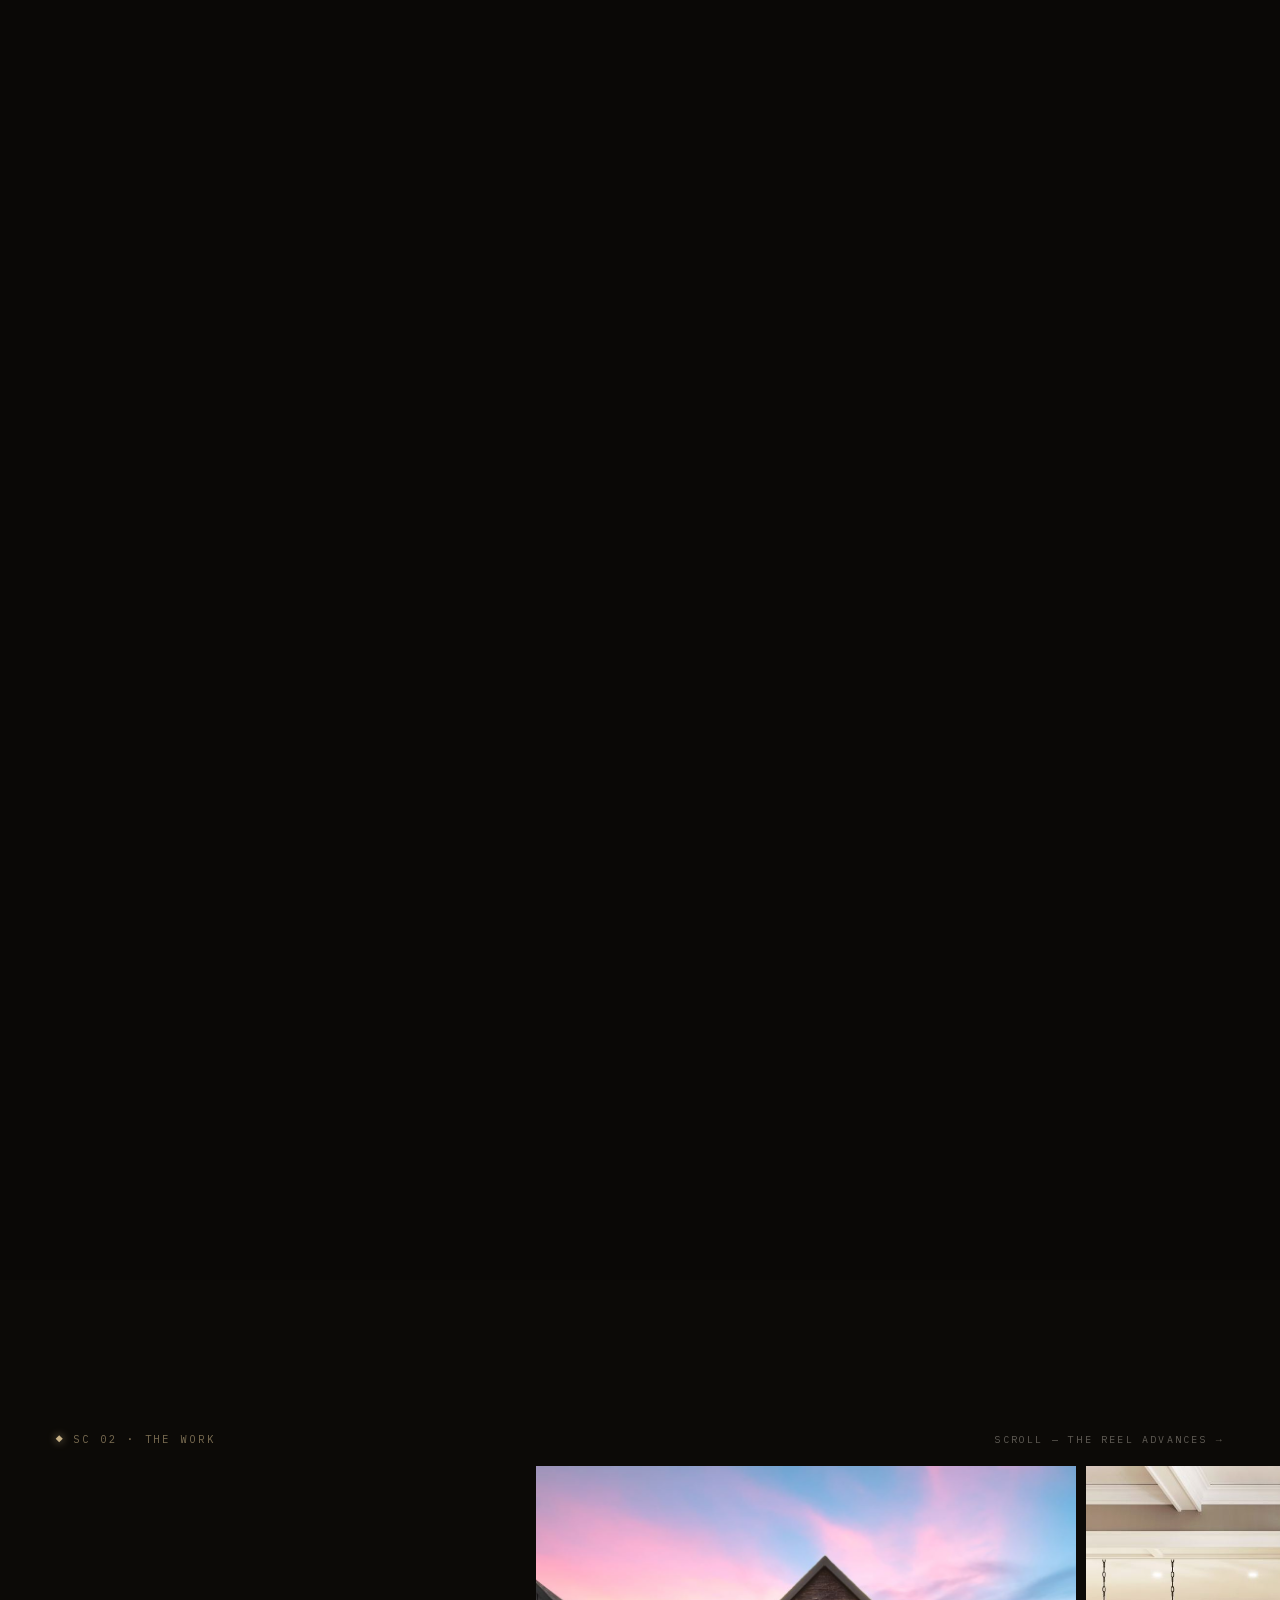
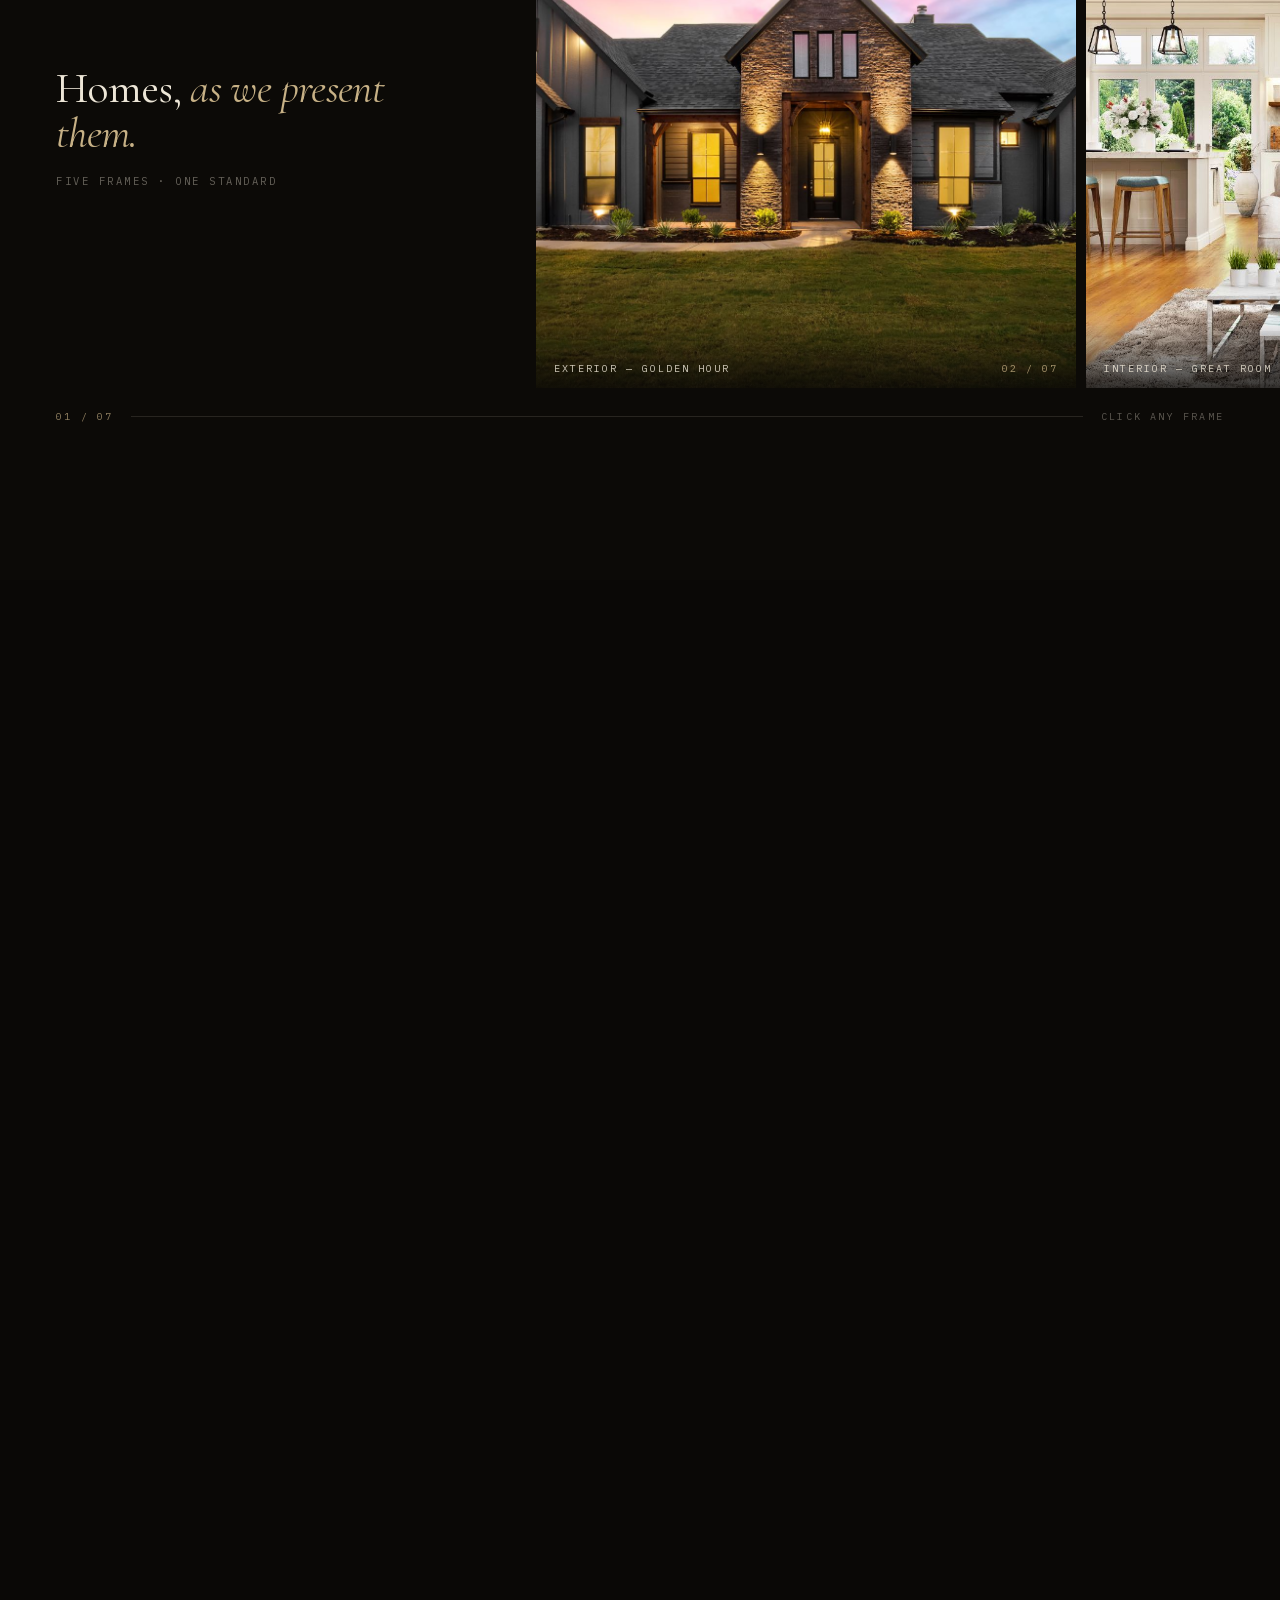
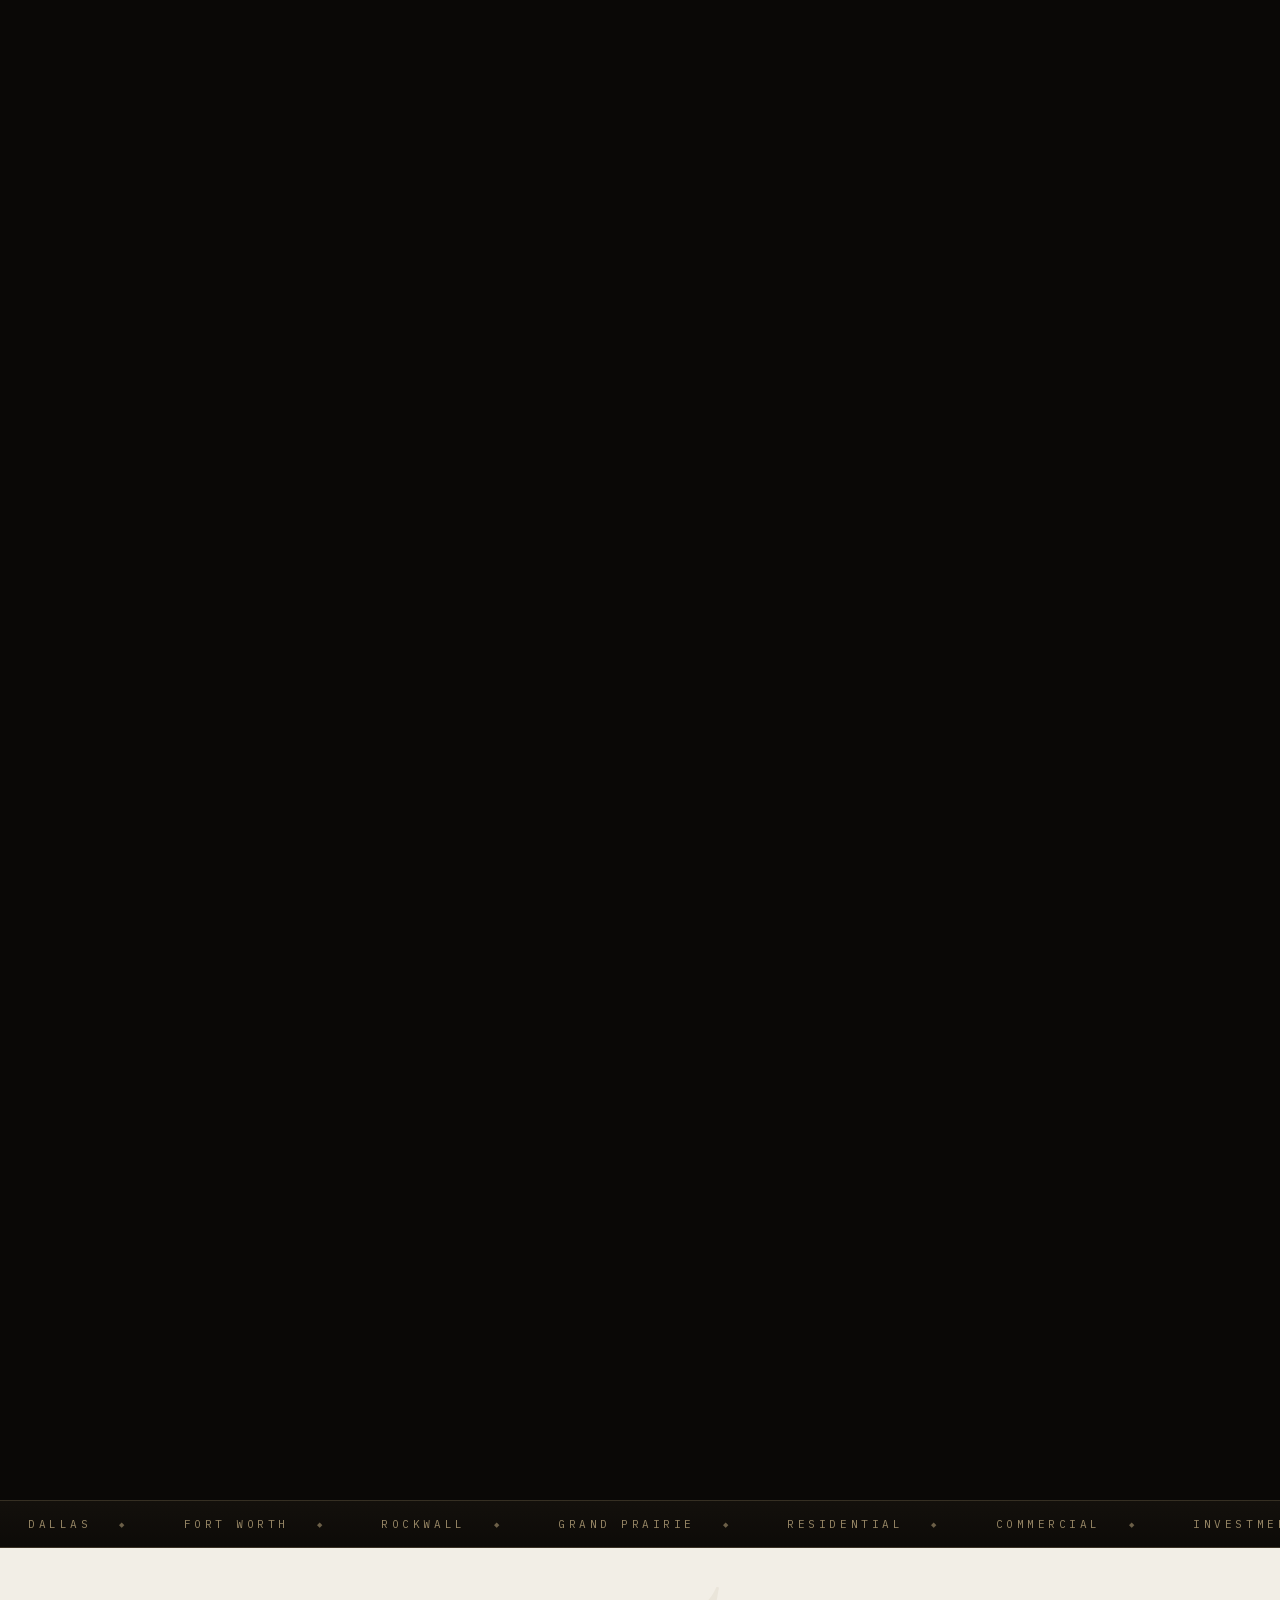
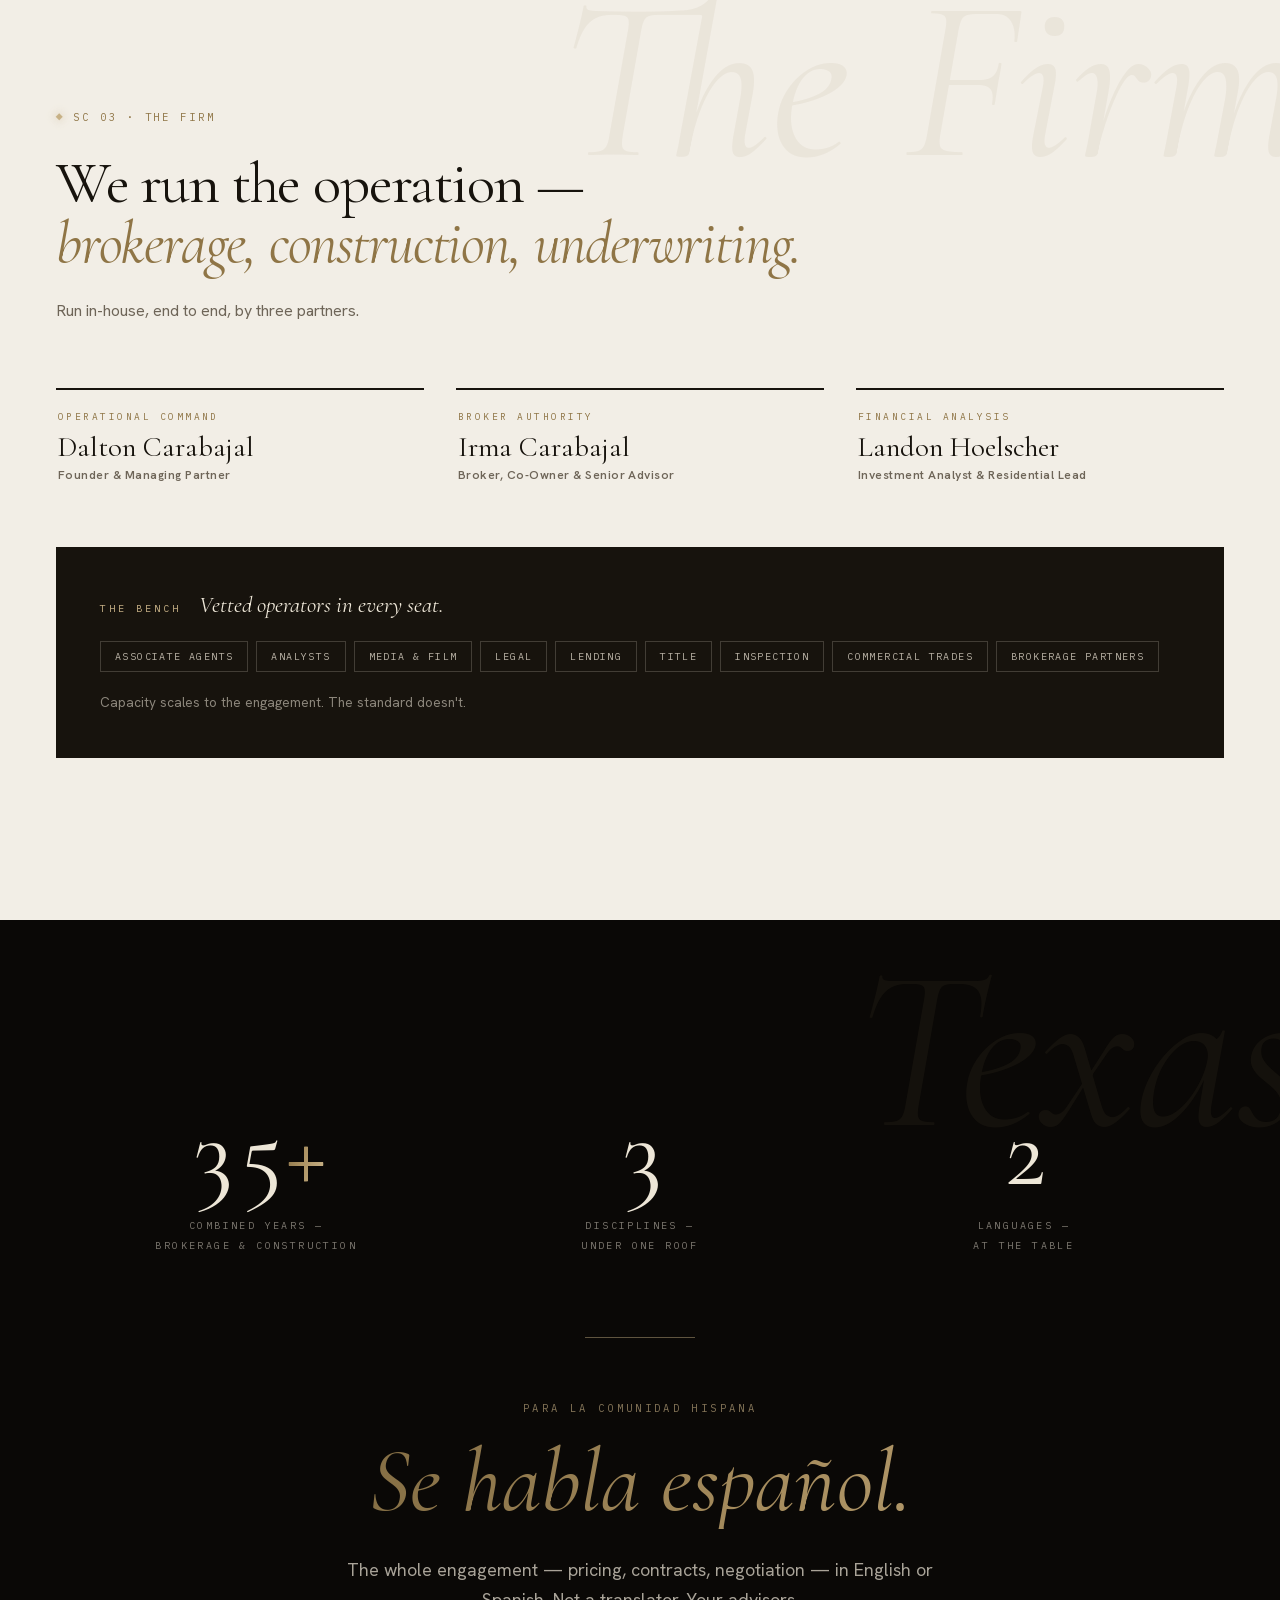
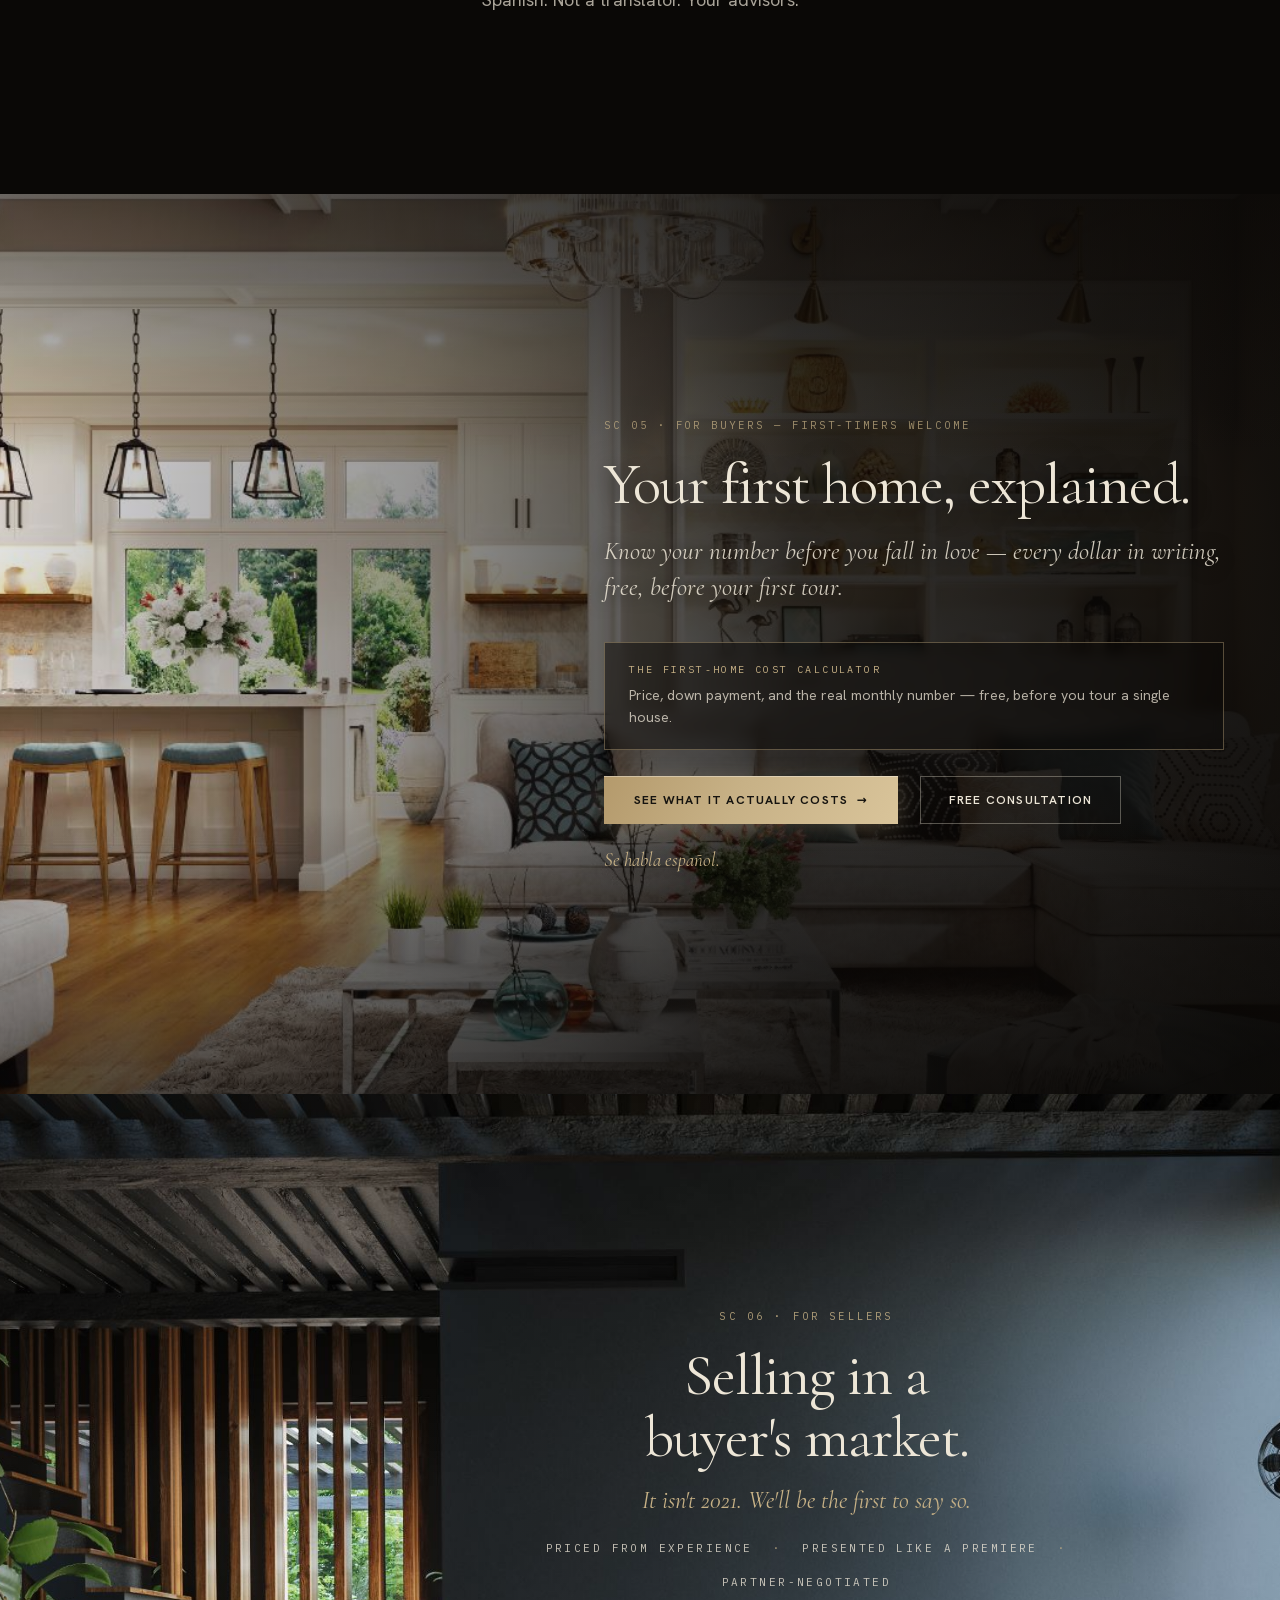
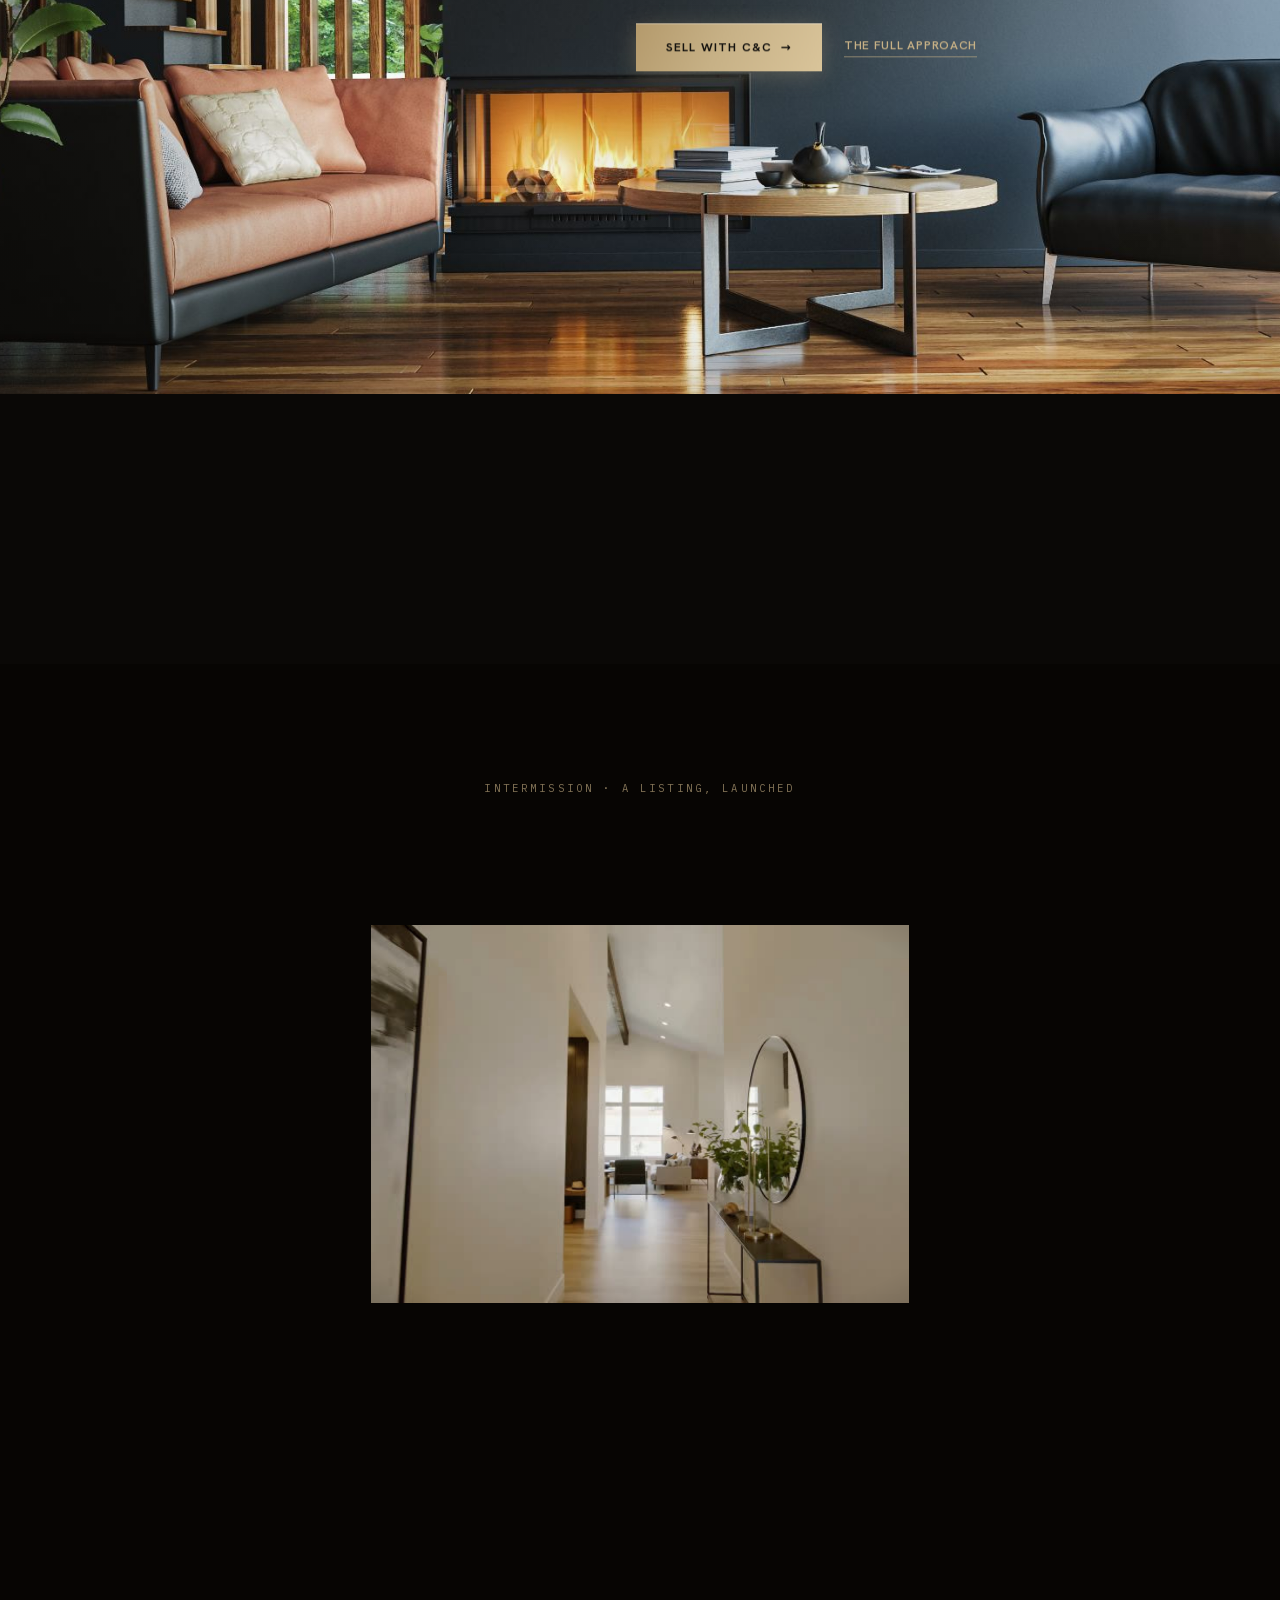
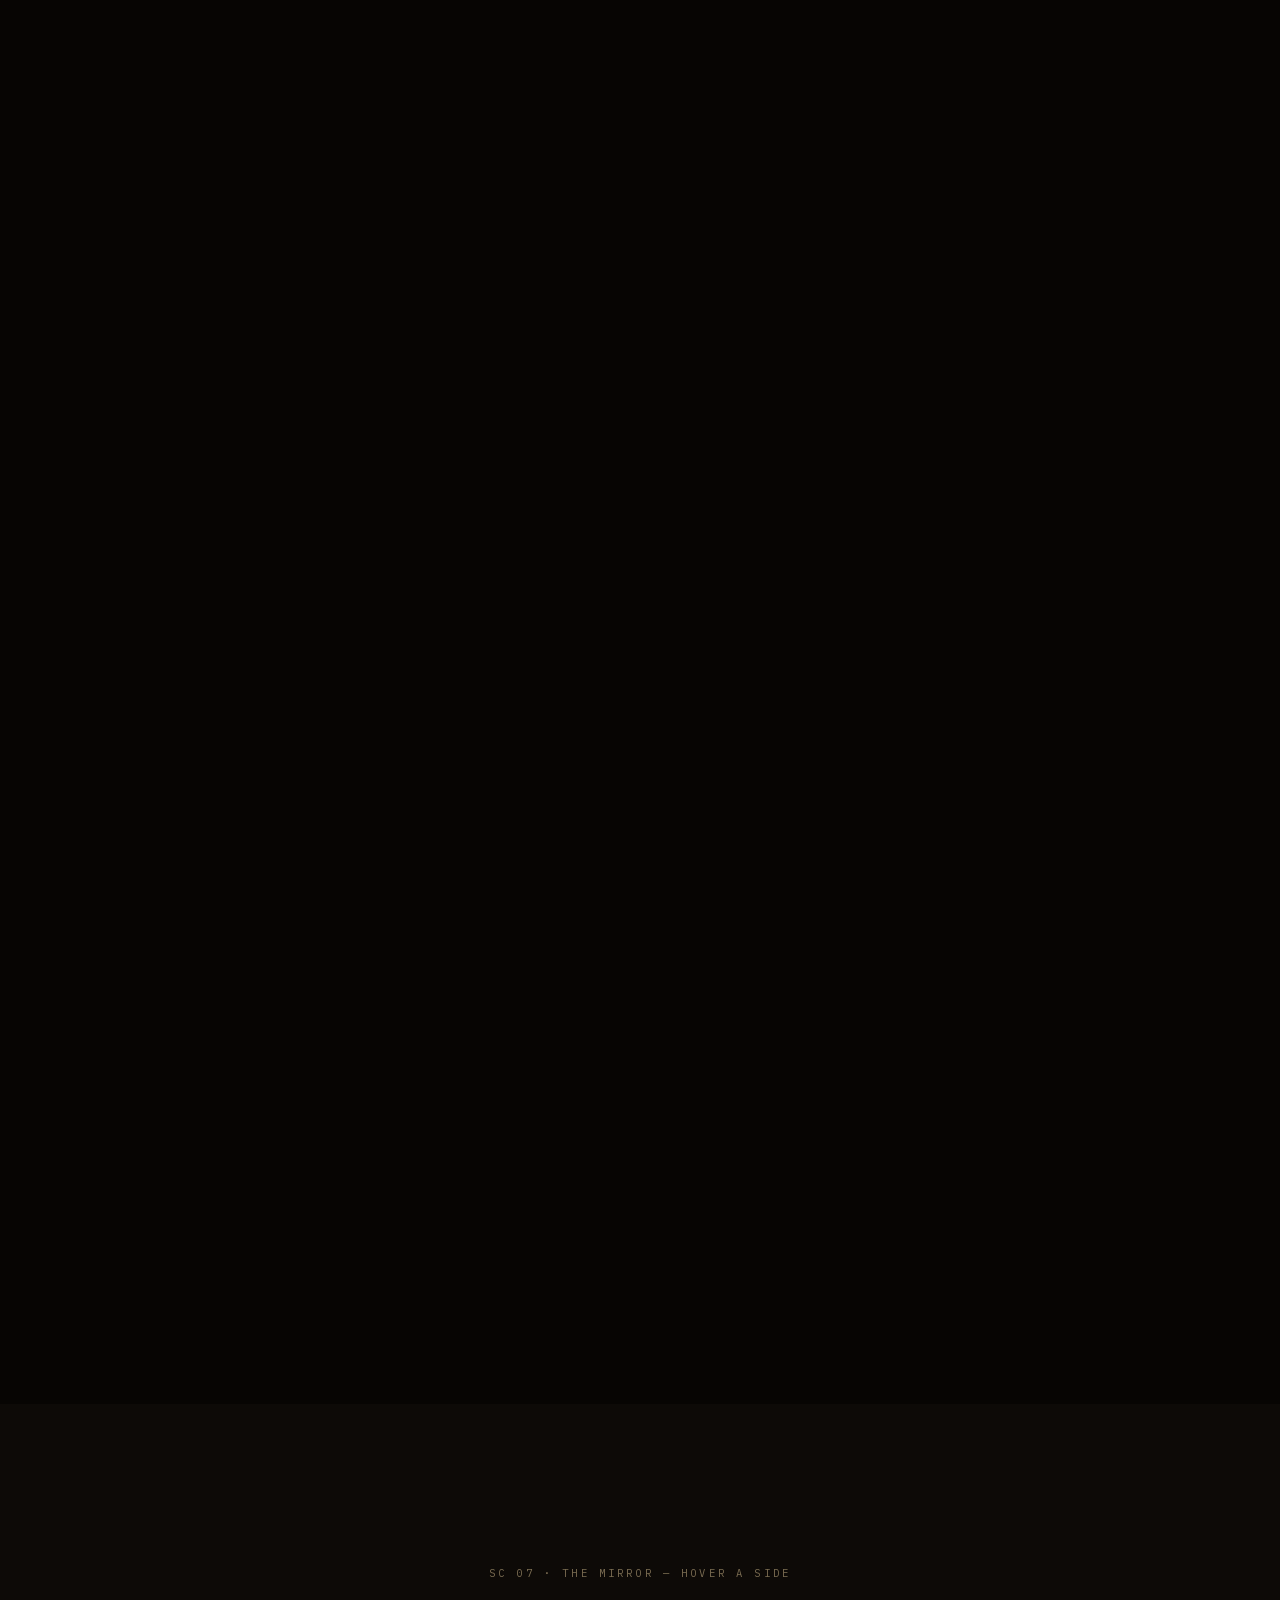
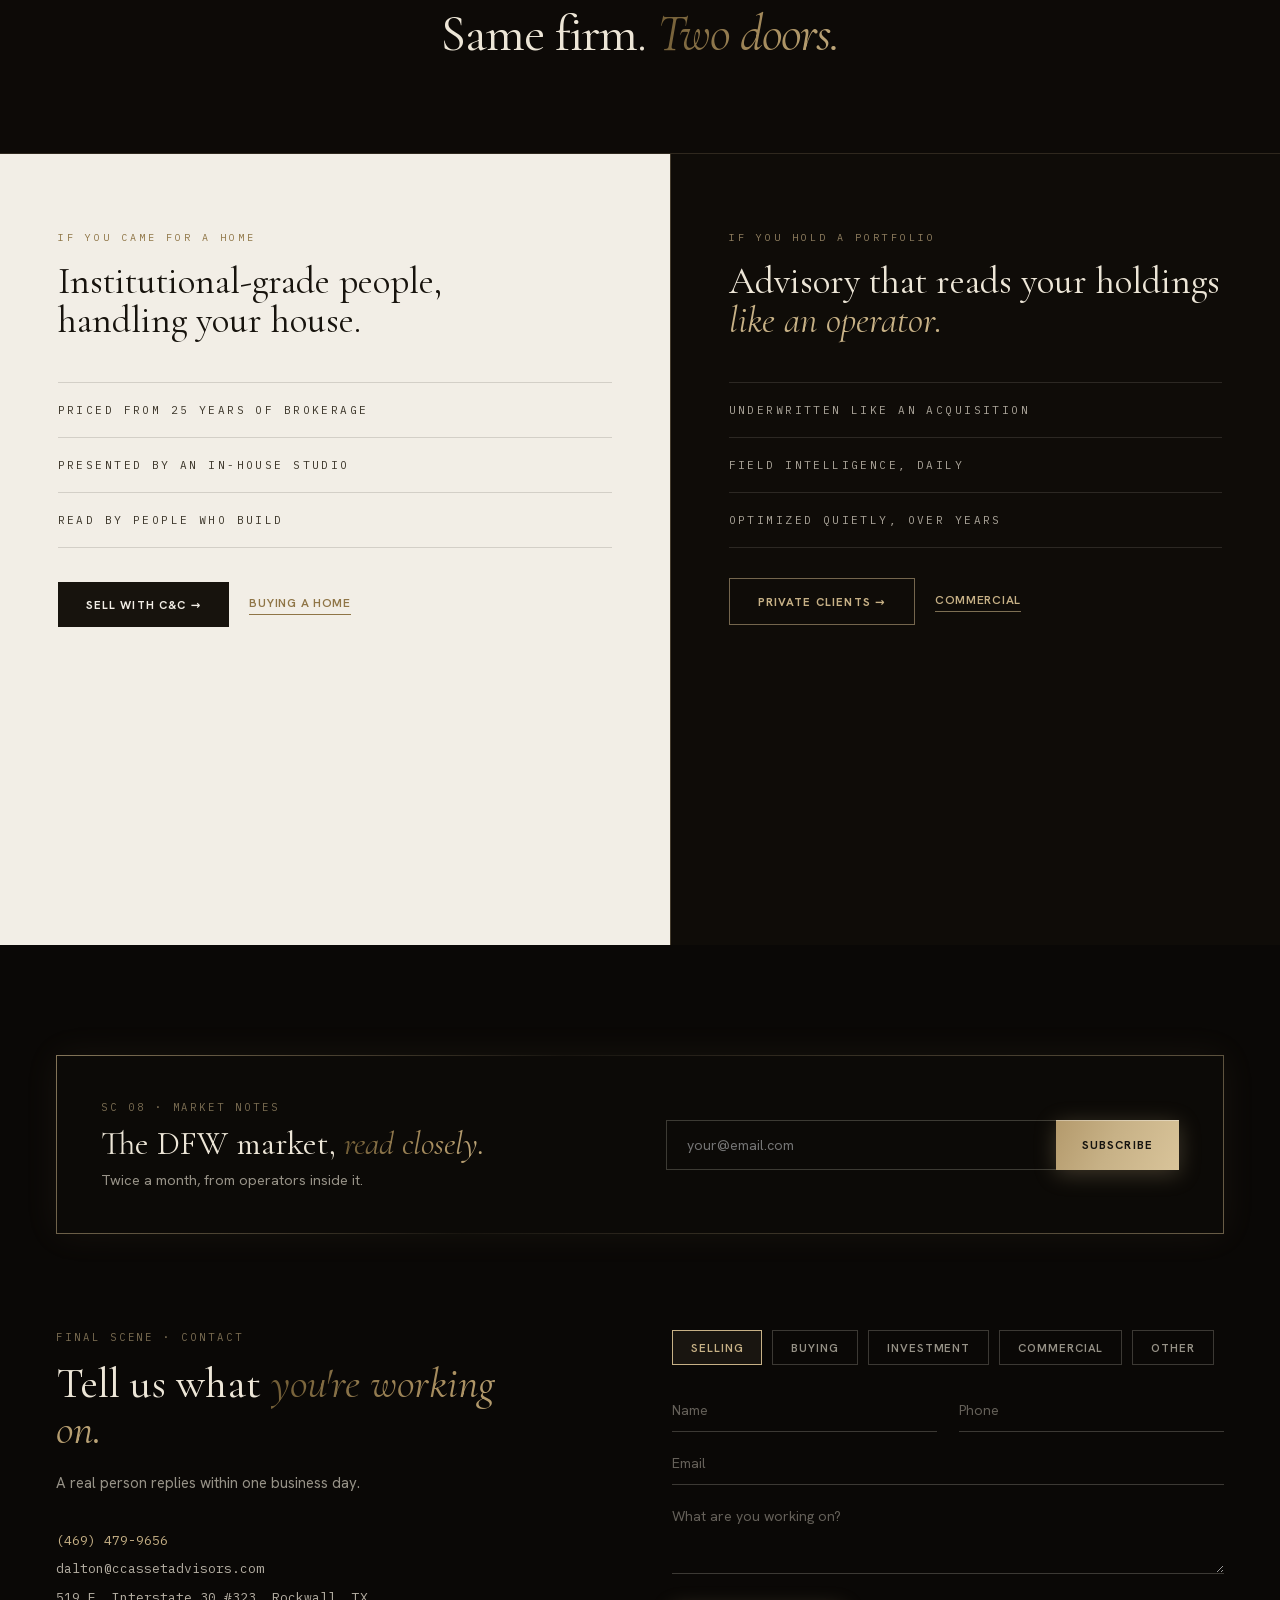
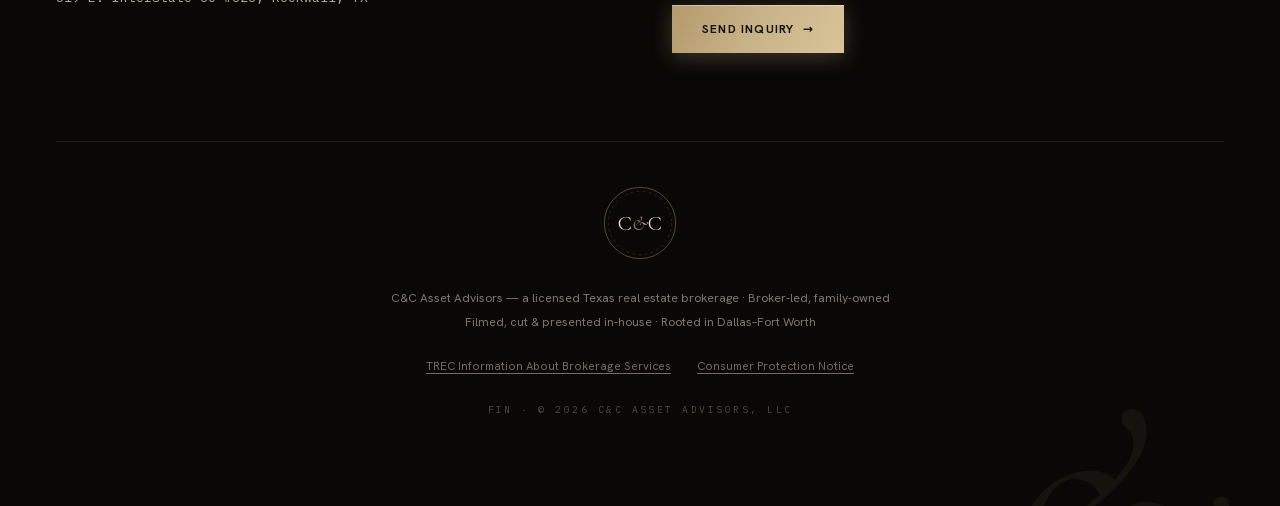
==== commit e8938b03: "Add files via upload" ====
--- a/index.html
+++ b/index.html
@@ -113,9 +113,10 @@
   #intermission>div{position:static!important;height:auto!important;display:block!important;overflow:visible!important}
   #interWrap{position:relative!important;inset:auto!important;transform:none!important}
   #interVid{height:54svh!important;width:100%;object-fit:cover;display:block}
-  #interCap1{position:static!important;opacity:1!important;text-align:left!important;padding:0 var(--pad-x) 14px!important}
-  #interCap2{position:static!important;opacity:1!important;align-items:flex-start!important;padding:18px var(--pad-x) 0!important}
-  #interCap2>div{text-align:left!important;padding:0!important}
+  #interCap1{display:none!important}
+  #openFilm{display:none!important}
+  #interCap2{position:static!important;opacity:1!important;align-items:flex-start!important;padding:34px var(--pad-x) 12px!important}
+  #interCap2>div{text-align:left!important;padding:0!important;font-size:clamp(26px,7.2vw,32px)!important;line-height:1.3!important}
 
   /* stats ride three-across, smaller */
   .stats3{grid-template-columns:repeat(3,1fr)!important;gap:14px!important}
@@ -131,14 +132,13 @@
   /* reel title frame centers against the stills */
   #workTrack>div:first-child{height:48svh!important;justify-content:center!important;gap:14px!important}
 
-  /* tighter rhythm into the mirror — the section-wide 76px cap plus the
-     header's own padding stacked into a dead half-screen, so zero the
-     section and let the header/panels carry the spacing */
+  /* straight into the mirror panels — the header card reads as clutter
+     at phone width, and the panels' own labels carry the idea */
   #intermission{padding-bottom:40px!important}
   #sc-mirror{padding-top:0!important;padding-bottom:0!important}
-  #sc-mirror>div:first-child{padding:34px var(--pad-x) 28px!important}
+  #sc-mirror>div:first-child{display:none!important}
   #mirrorL,#mirrorR{padding:40px var(--pad-x) 44px!important}
-  #sc-mirror>div:last-child{min-height:0!important}
+  #sc-mirror>div:last-child{min-height:0!important;border-top:none!important}
 
   /* sellers: copy centers on the fire, shorter pin */
   #sc-sellers{height:100svh!important}
--- a/css/site.css
+++ b/css/site.css
@@ -384,9 +384,10 @@
 .veil-seal circle{fill:none;stroke:rgba(199,177,134,.8);stroke-width:1.2;stroke-dasharray:340;stroke-dashoffset:340;animation:sealDraw 1s var(--ease-out) .1s forwards}
 .veil-seal circle.inner{stroke-dasharray:300;stroke-dashoffset:300;stroke:rgba(199,177,134,.4);animation-delay:.25s}
 @keyframes sealDraw{to{stroke-dashoffset:0}}
-.veil-mark{position:absolute;font-family:var(--serif);font-size:34px;color:#EDE6D7;opacity:0;animation:fadeIn .5s .5s forwards}
+@keyframes veilIn{from{opacity:0}to{opacity:1}}
+.veil-mark{position:absolute;font-family:var(--serif);font-size:34px;color:#EDE6D7;opacity:0;animation:veilIn .45s .18s forwards}
 .veil-mark em{font-style:italic;background:var(--gold-grad);background-size:300% 100%;-webkit-background-clip:text;background-clip:text;color:transparent}
-.veil-sub{font-family:var(--mono);font-size:9px;letter-spacing:.44em;color:rgba(199,177,134,.7);opacity:0;animation:fadeIn .5s .7s forwards;padding-left:.44em}
+.veil-sub{font-family:var(--mono);font-size:9px;letter-spacing:.44em;color:rgba(199,177,134,.7);opacity:0;animation:veilIn .5s .5s forwards;padding-left:.44em}
 .veil-line{width:0;height:1px;background:linear-gradient(90deg,transparent,#C7B186,transparent);animation:veilLine .8s var(--ease-out) .45s forwards}
 @keyframes veilLine{to{width:190px}}
 
